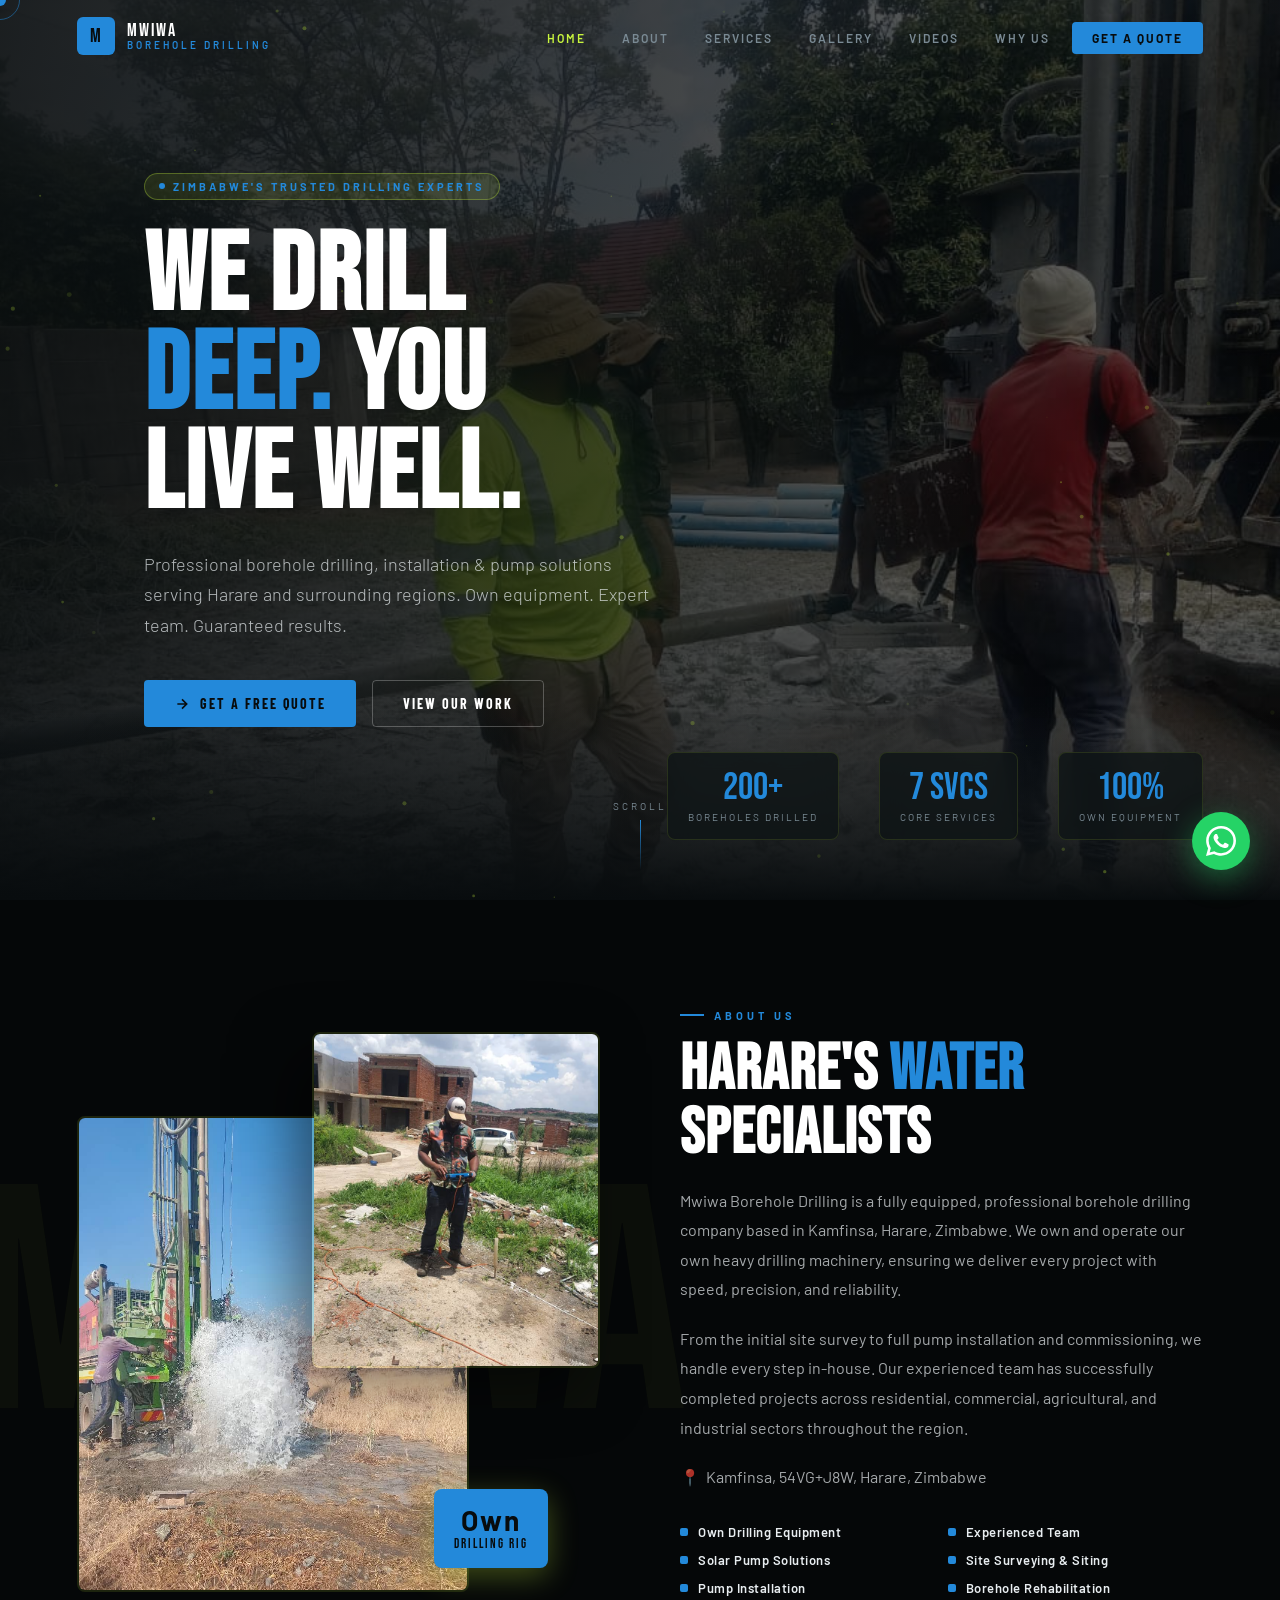
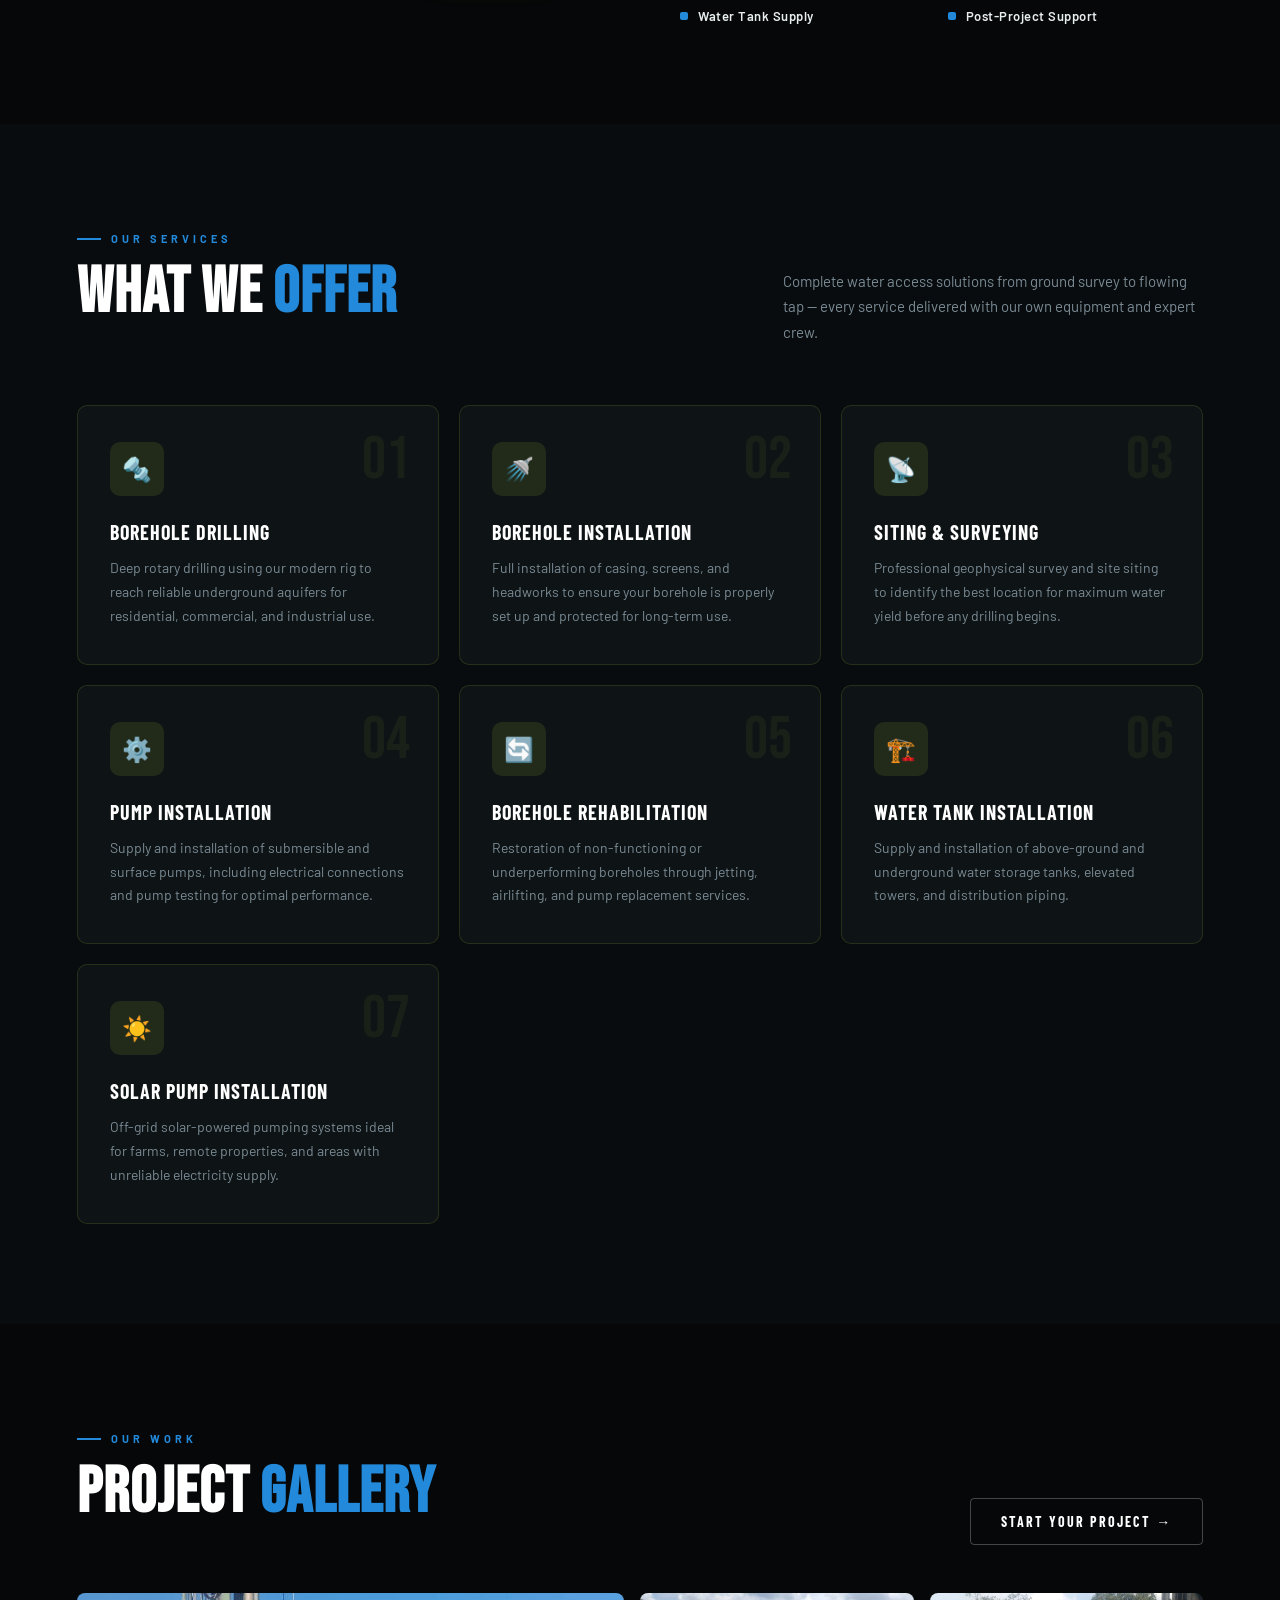
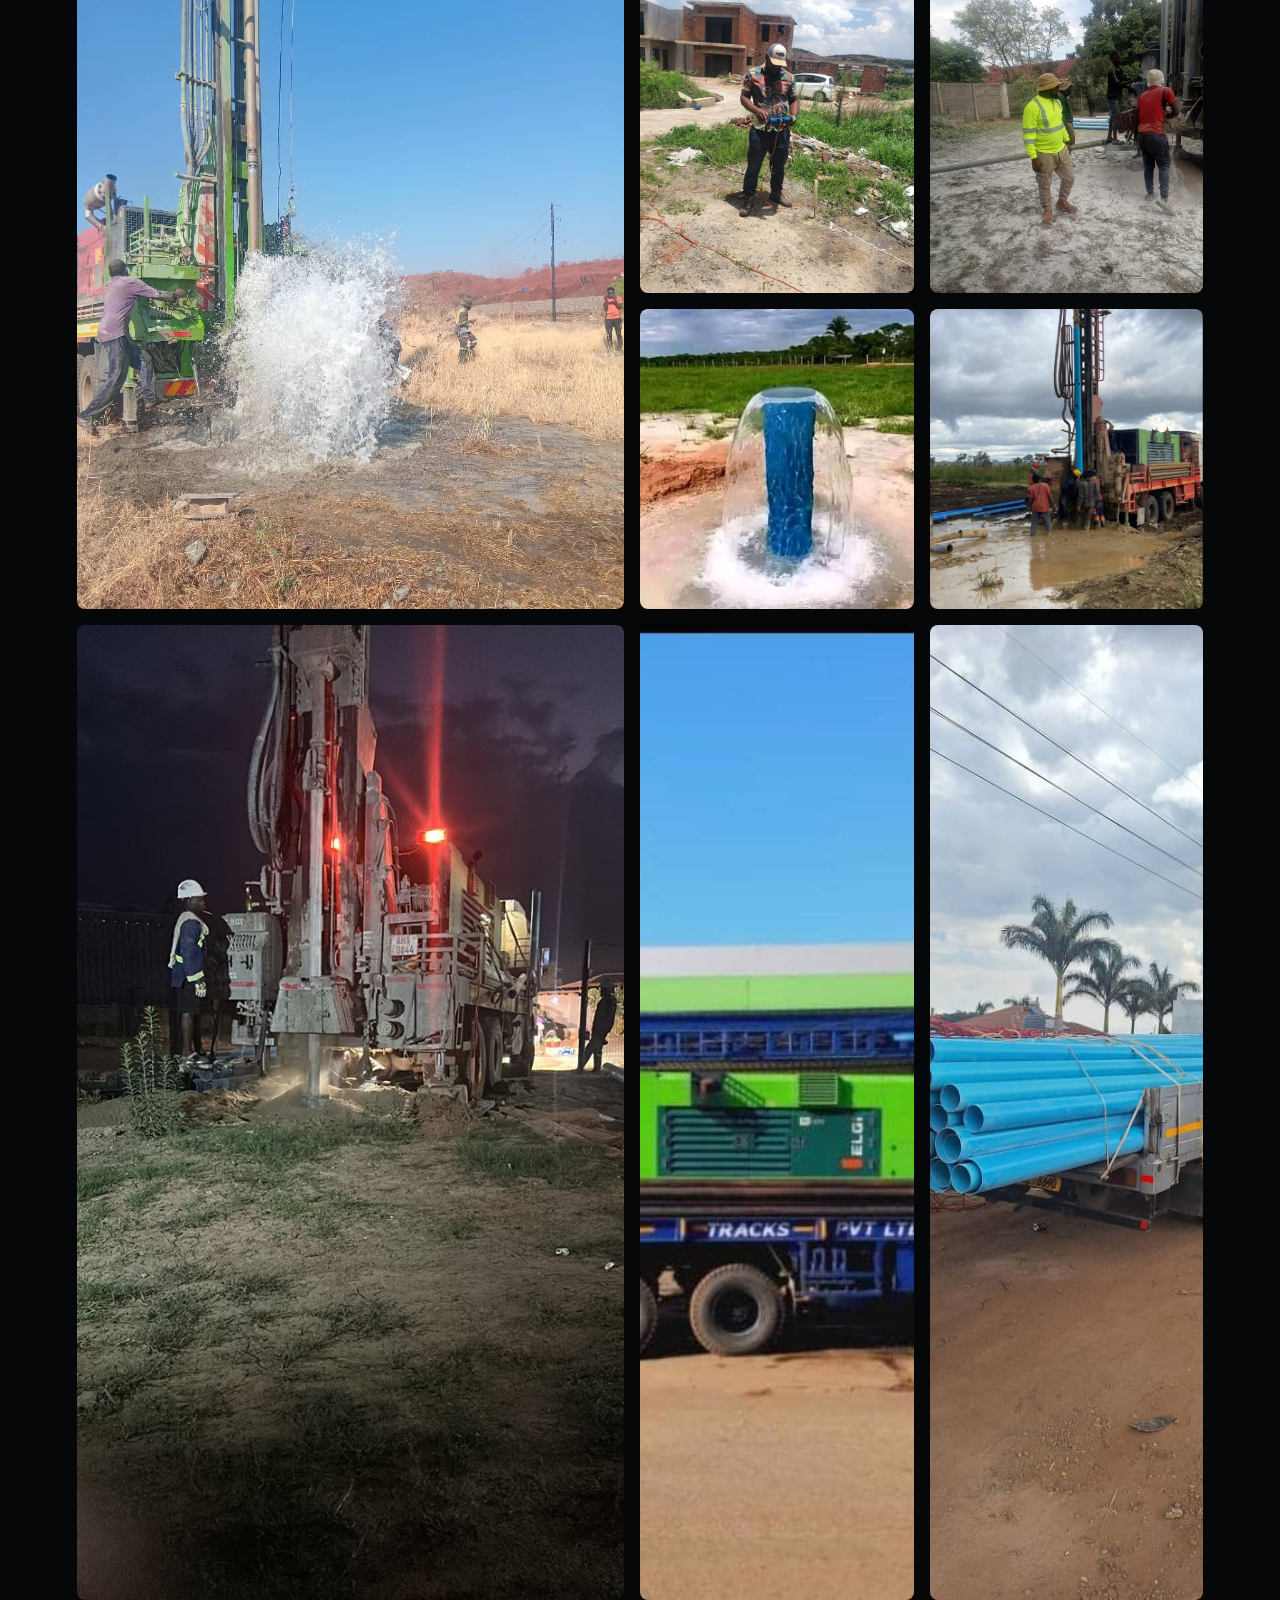
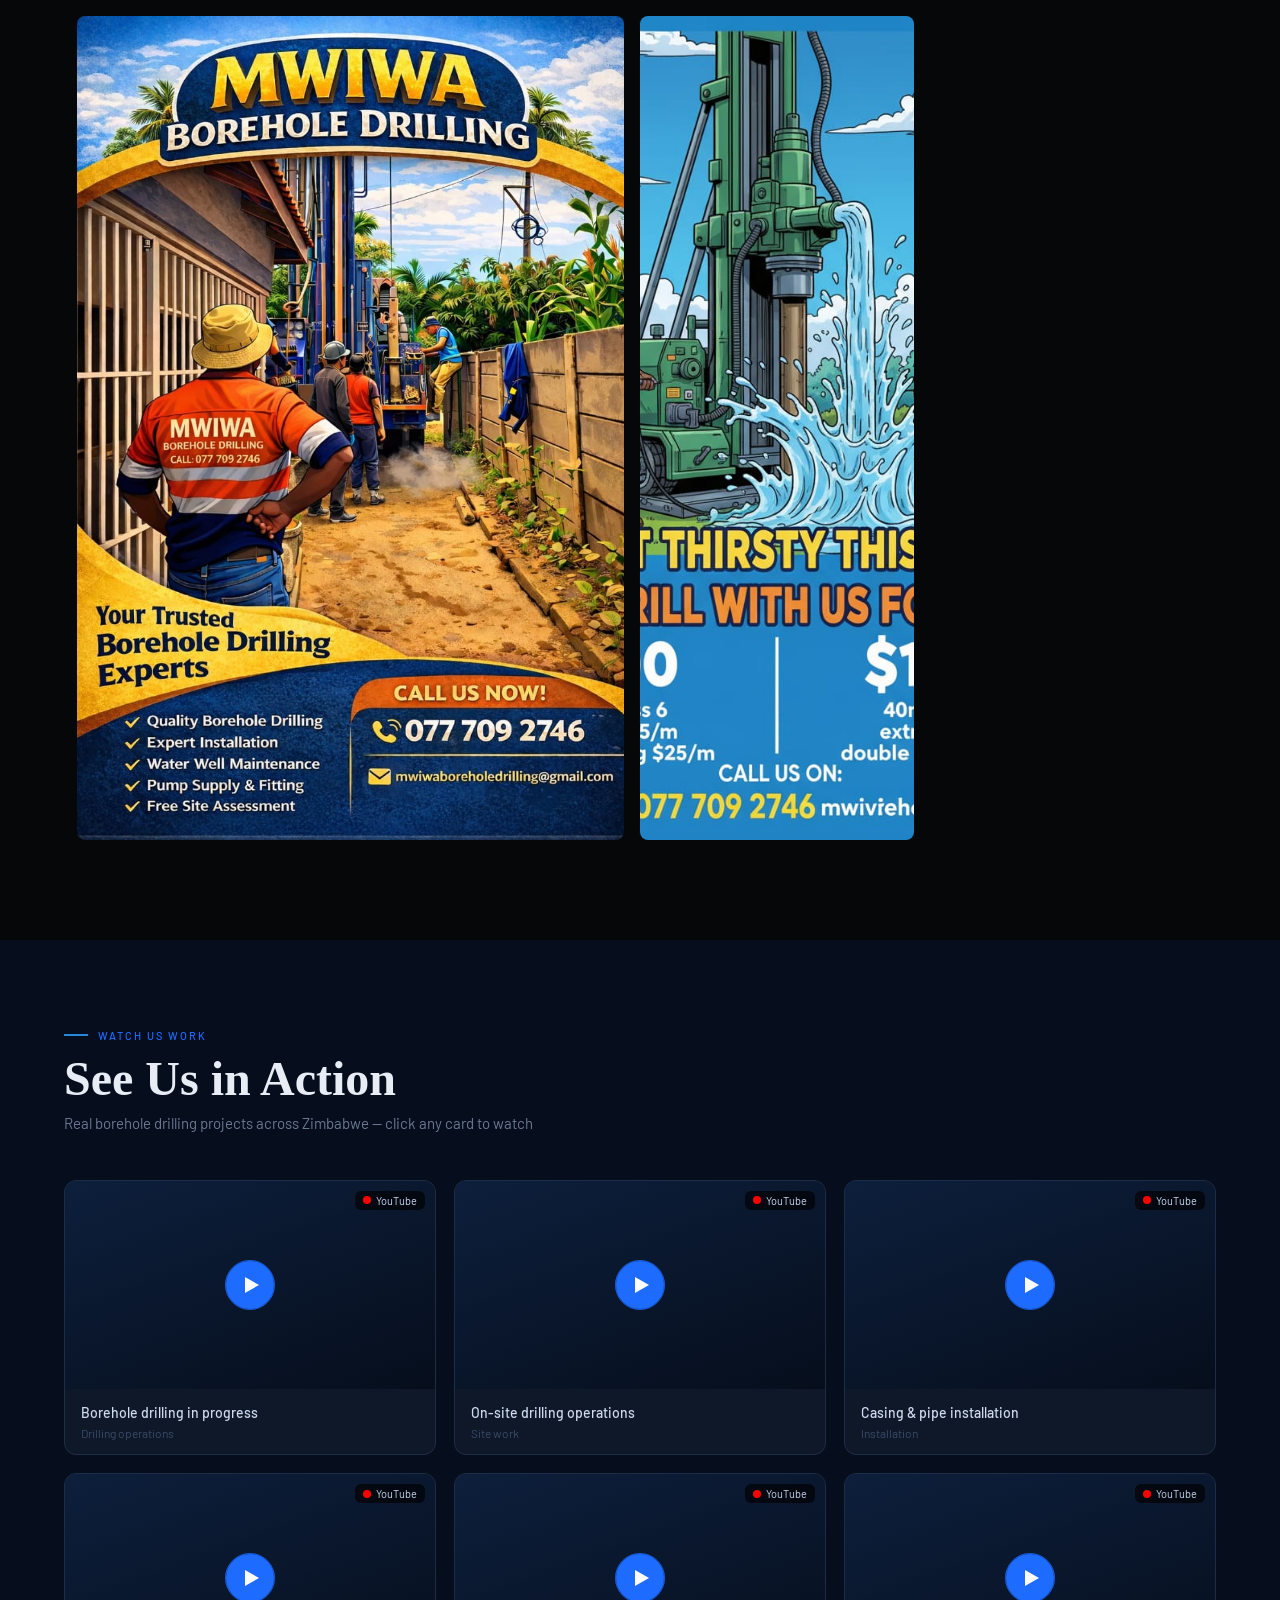
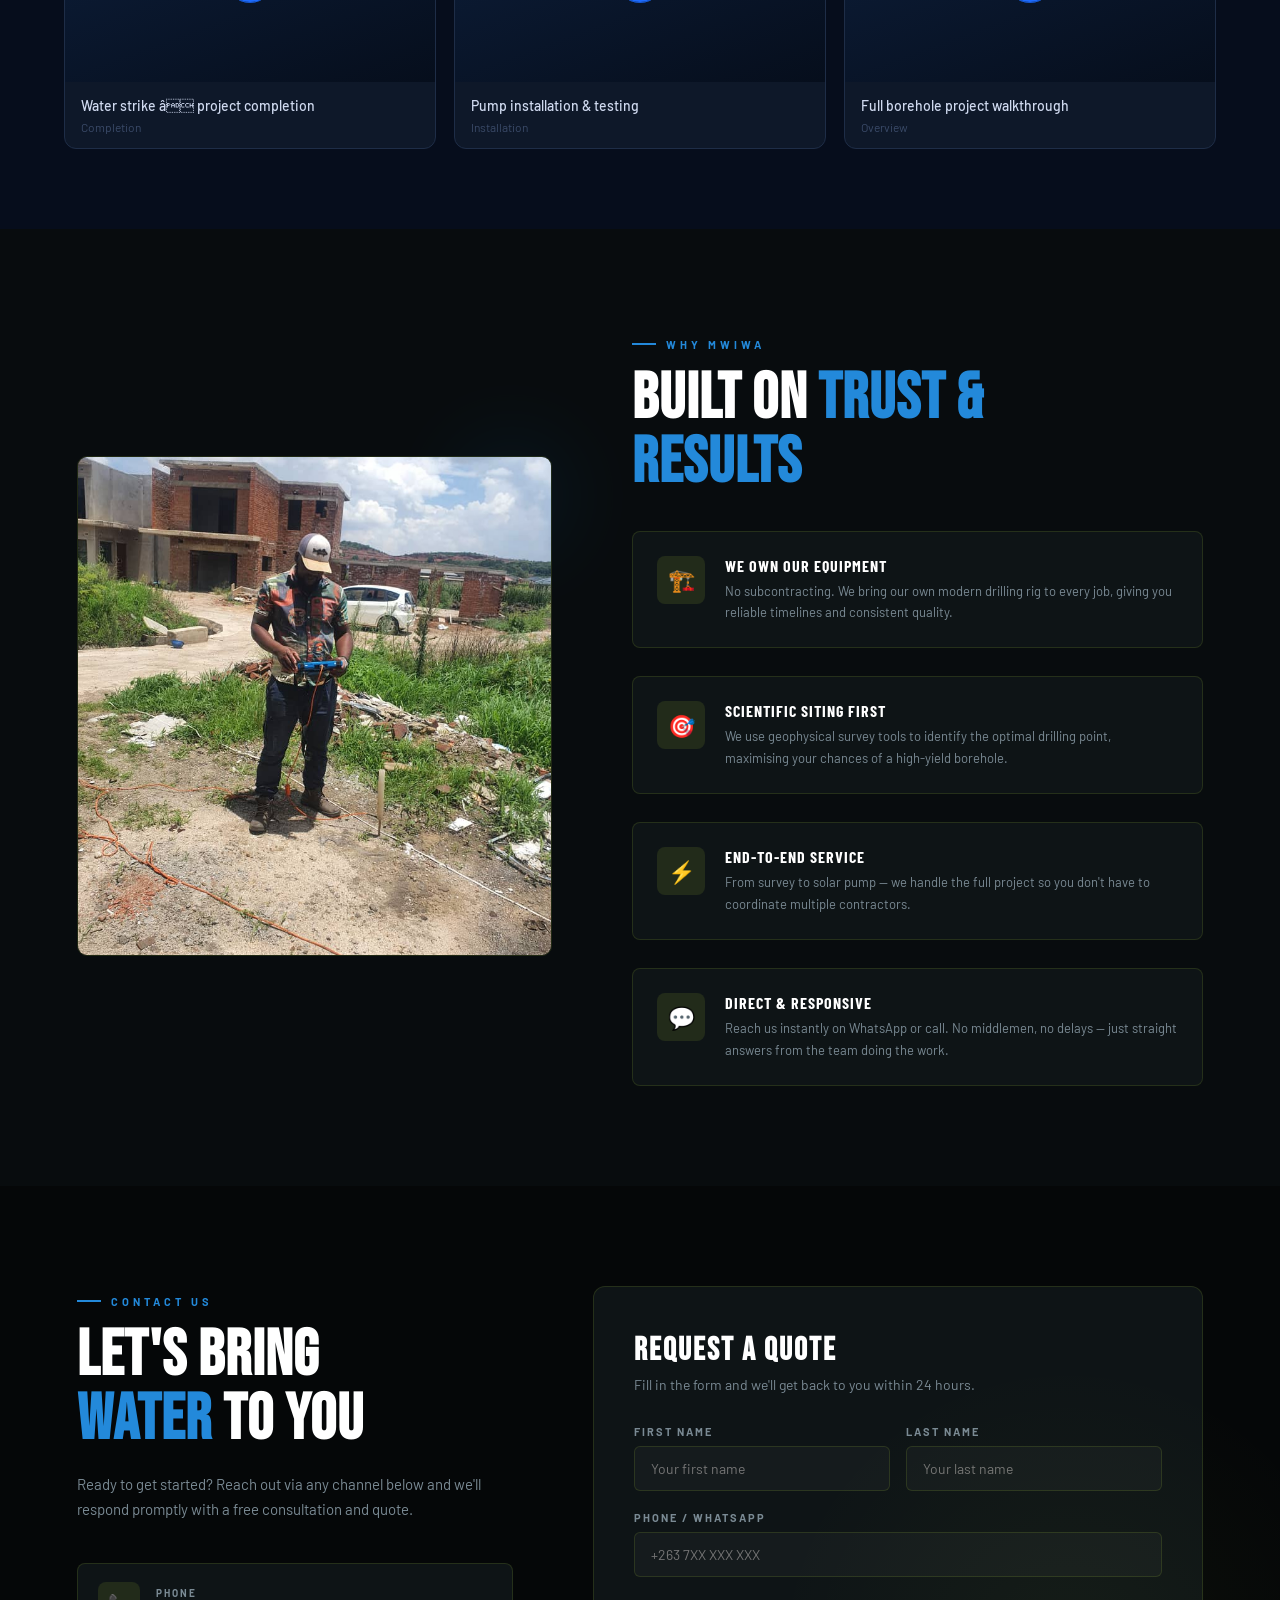
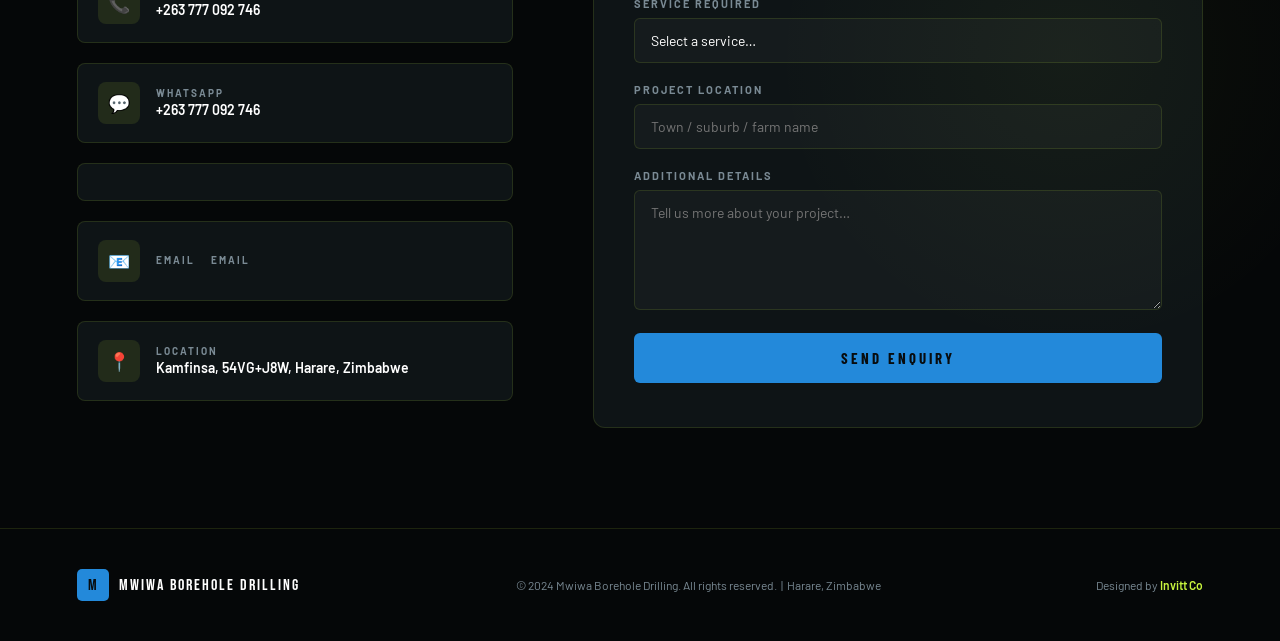
==== index.html @ aca5b771 "designed by invitt co url" ====
<!DOCTYPE html>
<html lang="en">
<head>
  <meta charset="UTF-8" />
  <meta name="viewport" content="width=device-width, initial-scale=1.0" />
  <meta name="description" content="Mwiwa Borehole Drilling - Professional borehole drilling, installation, pump &amp; solar solutions in Harare, Zimbabwe." />
  <title>Mwiwa Borehole Drilling | Harare, Zimbabwe</title>
  <link rel="icon" type="image/svg+xml" href="favicon.svg"/>
  <link rel="shortcut icon" href="favicon.svg"/>
  <link rel="stylesheet" href="styles.css" />
  <link rel="preconnect" href="https://fonts.googleapis.com" />
  <link rel="preconnect" href="https://fonts.gstatic.com" crossorigin />
  <style>
  .videos-section{padding:80px 5%;background:#060d1c;}
  .videos-section .section-tag{font-size:11px;letter-spacing:.18em;text-transform:uppercase;color:#1d6bff;font-weight:500;margin-bottom:.5rem;}
  .videos-section h2{font-family:"Cormorant Garamond",serif;font-size:clamp(2rem,4vw,3rem);color:#e8edf5;margin-bottom:.4rem;line-height:1.2;}
  .videos-section .section-sub{font-size:15px;color:#6b7a94;margin-bottom:3rem;}
  .video-grid{display:grid;grid-template-columns:repeat(3,1fr);gap:18px;}
  @media(max-width:768px){.video-grid{grid-template-columns:repeat(2,1fr);}}
  @media(max-width:480px){.video-grid{grid-template-columns:1fr;}}
  .video-card{background:#0e1829;border:.5px solid #1e2d47;border-radius:12px;overflow:hidden;cursor:pointer;text-decoration:none;display:block;transition:border-color .25s,transform .2s;}
  .video-card:hover{border-color:#1d6bff;transform:translateY(-4px);}
  .video-thumb{position:relative;width:100%;aspect-ratio:16/9;background:linear-gradient(160deg,#0d1f3c 0%,#060e1c 100%);display:flex;align-items:center;justify-content:center;overflow:hidden;}
  .video-thumb img{width:100%;height:100%;object-fit:cover;opacity:.6;transition:opacity .25s;}
  .video-card:hover .video-thumb img{opacity:.8;}
  .ripple-wrap{position:absolute;display:flex;align-items:center;justify-content:center;width:100%;height:100%;}
  .ripple-v{width:50px;height:50px;border-radius:50%;border:1.5px solid rgba(29,107,255,.4);position:absolute;animation:vripple 2.2s infinite;}
  .ripple-v:nth-child(2){animation-delay:.7s;}
  .ripple-v:nth-child(3){animation-delay:1.4s;}
  @keyframes vripple{0%{transform:scale(.5);opacity:.9;}100%{transform:scale(2.2);opacity:0;}}
  .v-play-btn{width:48px;height:48px;border-radius:50%;background:#1d6bff;display:flex;align-items:center;justify-content:center;position:absolute;transition:transform .2s,background .2s;z-index:2;}
  .video-card:hover .v-play-btn{transform:scale(1.12);background:#2d7bff;}
  .v-play-arrow{width:0;height:0;border-top:8px solid transparent;border-bottom:8px solid transparent;border-left:14px solid #fff;margin-left:4px;}
  .yt-badge{position:absolute;top:10px;right:10px;background:rgba(0,0,0,.65);border-radius:6px;padding:3px 8px;display:flex;align-items:center;gap:5px;font-size:11px;color:#c8d6f0;z-index:2;}
  .yt-dot{width:8px;height:8px;border-radius:50%;background:#f00;}
  .video-card-body{padding:14px 16px;}
  .video-card-title{font-size:14px;font-weight:500;color:#d0daf0;margin-bottom:4px;line-height:1.4;}
  .video-card-meta{font-size:12px;color:#3a4a68;}
  .video-modal-overlay{position:fixed;inset:0;z-index:9999;background:rgba(4,9,20,.92);backdrop-filter:blur(10px);-webkit-backdrop-filter:blur(10px);display:flex;align-items:center;justify-content:center;opacity:0;pointer-events:none;transition:opacity .3s ease;}
  .video-modal-overlay.is-open{opacity:1;pointer-events:all;}
  .video-modal-inner{position:relative;width:min(560px,92vw);background:#0b1427;border:.5px solid #1e2d47;border-radius:16px;overflow:hidden;box-shadow:0 32px 80px rgba(0,0,0,.7),0 0 0 1px rgba(29,107,255,.12);transform:translateY(20px) scale(.97);transition:transform .35s cubic-bezier(.34,1.56,.64,1);}
  .video-modal-overlay.is-open .video-modal-inner{transform:translateY(0) scale(1);}
  .video-modal-header{display:flex;align-items:center;justify-content:space-between;padding:14px 18px;border-bottom:.5px solid #1a2640;}
  .video-modal-title{font-size:13px;font-weight:500;color:#c0cce6;white-space:nowrap;overflow:hidden;text-overflow:ellipsis;max-width:80%;}
  .video-modal-close{width:30px;height:30px;border-radius:50%;background:rgba(255,255,255,.06);border:.5px solid #1e2d47;color:#7a8fae;font-size:15px;cursor:pointer;display:flex;align-items:center;justify-content:center;flex-shrink:0;transition:background .2s,color .2s;line-height:1;}
  .video-modal-close:hover{background:rgba(29,107,255,.15);color:#fff;}
  .video-modal-embed{position:relative;width:100%;aspect-ratio:9/16;max-height:80vh;background:#040a15;}
  .video-modal-embed iframe{position:absolute;inset:0;width:100%;height:100%;border:none;}
  .video-modal-footer{padding:10px 18px 14px;display:flex;align-items:center;justify-content:space-between;}
  .video-modal-meta{font-size:11px;color:#3a4a68;letter-spacing:.05em;}
  .video-modal-yt-link{font-size:11px;color:#1d6bff;text-decoration:none;display:flex;align-items:center;gap:5px;opacity:.8;transition:opacity .2s;}
  .video-modal-yt-link:hover{opacity:1;}
  </style>
</head>
<body>
  <div class="cursor"></div>
  <div class="cursor-follower"></div>
  <a href="https://wa.me/263777092746" target="_blank" class="whatsapp-float" aria-label="WhatsApp">
    <svg xmlns="http://www.w3.org/2000/svg" width="30" height="30" fill="white" viewBox="0 0 24 24"><path d="M20.52 3.449C18.24 1.245 15.24 0 12.045 0 5.463 0 .104 5.334.101 11.893c0 2.096.549 4.14 1.595 5.945L0 24l6.335-1.652c1.746.943 3.71 1.444 5.71 1.447h.006c6.585 0 11.946-5.336 11.949-11.896 0-3.176-1.24-6.165-3.48-8.45zM12.045 21.785h-.004c-1.774 0-3.513-.477-5.031-1.378l-.361-.214-3.741.975.997-3.648-.235-.374a9.86 9.86 0 0 1-1.51-5.26c.002-5.45 4.437-9.884 9.893-9.884 2.64 0 5.122 1.03 6.988 2.898a9.825 9.825 0 0 1 2.892 6.994c-.003 5.45-4.437 9.884-9.888 9.884m5.43-7.403c-.297-.149-1.758-.868-2.031-.967-.272-.099-.47-.148-.669.148-.198.297-.768.967-.941 1.165-.173.198-.347.222-.644.074-.297-.149-1.255-.462-2.39-1.475-.883-.788-1.48-1.761-1.653-2.059-.173-.297-.018-.458.13-.606.134-.133.297-.347.446-.521.151-.172.2-.296.3-.495.099-.198.05-.372-.025-.521-.075-.148-.669-1.611-.916-2.206-.241-.579-.486-.501-.669-.51l-.57-.01c-.198 0-.52.074-.792.372s-1.04 1.016-1.04 2.479 1.065 2.876 1.213 3.074c.149.198 2.095 3.2 5.076 4.487.709.306 1.263.489 1.694.626.712.226 1.36.194 1.872.118.571-.085 1.758-.719 2.006-1.413.248-.695.248-1.29.173-1.414-.074-.124-.272-.198-.57-.347"/></svg>
  </a>
  <nav>
    <a href="#home" class="nav-logo">
      <div class="logo-mark">M</div>
      <div class="logo-text"><span>Mwiwa</span><span>Borehole Drilling</span></div>
    </a>
    <ul class="nav-links">
      <li><a href="#home">Home</a></li>
      <li><a href="#about">About</a></li>
      <li><a href="#services">Services</a></li>
      <li><a href="#gallery">Gallery</a></li>
      <li><a href="#videos">Videos</a></li>
      <li><a href="#why">Why Us</a></li>
      <li><a href="#contact" class="nav-cta">Get a Quote</a></li>
    </ul>
    <div class="hamburger"><span></span><span></span><span></span></div>
  </nav>
  <section id="home">
    <div class="hero-bg"></div>
    <div class="hero-overlay"></div>
    <div class="hero-overlay-bottom"></div>
    <canvas id="particles" style="position:absolute;inset:0;z-index:1;pointer-events:none;opacity:0.6;"></canvas>
    <div class="hero-content">
      <div class="hero-tag">Zimbabwe's Trusted Drilling Experts</div>
      <h1 class="hero-title">We Drill<br><span class="accent">Deep.</span> You<br>Live Well.</h1>
      <p class="hero-sub">Professional borehole drilling, installation &amp; pump solutions serving Harare and surrounding regions. Own equipment. Expert team. Guaranteed results.</p>
      <div class="hero-actions">
        <a href="#contact" class="btn-primary">
          <svg width="16" height="16" fill="none" stroke="currentColor" stroke-width="2.5" viewBox="0 0 24 24"><path d="M5 12h14M12 5l7 7-7 7"/></svg>
          Get a Free Quote
        </a>
        <a href="#gallery" class="btn-ghost">View Our Work</a>
      </div>
    </div>
    <div class="hero-stats">
      <div class="stat-item"><div class="stat-num"><span data-target="200" data-suffix="+">0+</span></div><div class="stat-label">Boreholes Drilled</div></div>
      <div class="stat-item"><div class="stat-num"><span data-target="7" data-suffix=" Svcs">0 Svcs</span></div><div class="stat-label">Core Services</div></div>
      <div class="stat-item"><div class="stat-num"><span data-target="100" data-suffix="%">0%</span></div><div class="stat-label">Own Equipment</div></div>
    </div>
    <div class="scroll-indicator"><span>Scroll</span><div class="scroll-line"></div></div>
  </section>
  <section id="about">
    <div class="about-grid">
      <div class="about-images reveal-left">
        <img src="images/img1.jpeg" alt="Mwiwa team at work" class="about-img-main" />
        <img src="images/img2.jpeg" alt="Borehole survey and siting" class="about-img-secondary" />
        <div class="about-img-badge"><span>Own</span>DRILLING RIG</div>
      </div>
      <div class="about-text reveal-right">
        <div class="section-tag">About Us</div>
        <h2 class="section-title">Harare's <span style="color:var(--lime)">Water</span> Specialists</h2>
        <p>Mwiwa Borehole Drilling is a fully equipped, professional borehole drilling company based in Kamfinsa, Harare, Zimbabwe. We own and operate our own heavy drilling machinery, ensuring we deliver every project with speed, precision, and reliability.</p>
        <p>From the initial site survey to full pump installation and commissioning, we handle every step in-house. Our experienced team has successfully completed projects across residential, commercial, agricultural, and industrial sectors throughout the region.</p>
        <p>📍 &nbsp;Kamfinsa, 54VG+J8W, Harare, Zimbabwe</p>
        <div class="about-highlights">
          <div class="highlight-item">Own Drilling Equipment</div>
          <div class="highlight-item">Experienced Team</div>
          <div class="highlight-item">Solar Pump Solutions</div>
          <div class="highlight-item">Site Surveying &amp; Siting</div>
          <div class="highlight-item">Pump Installation</div>
          <div class="highlight-item">Borehole Rehabilitation</div>
          <div class="highlight-item">Water Tank Supply</div>
          <div class="highlight-item">Post-Project Support</div>
        </div>
      </div>
    </div>
  </section>
  <section id="services">
    <div class="services-header">
      <div>
        <div class="section-tag reveal">Our Services</div>
        <h2 class="section-title reveal">What We <span style="color:var(--lime)">Offer</span></h2>
      </div>
      <p class="services-desc reveal">Complete water access solutions from ground survey to flowing tap — every service delivered with our own equipment and expert crew.</p>
    </div>
    <div class="services-grid">
      <div class="service-card reveal"><div class="service-num">01</div><div class="service-icon">🔩</div><div class="service-title">Borehole Drilling</div><p class="service-desc">Deep rotary drilling using our modern rig to reach reliable underground aquifers for residential, commercial, and industrial use.</p></div>
      <div class="service-card reveal"><div class="service-num">02</div><div class="service-icon">🚿</div><div class="service-title">Borehole Installation</div><p class="service-desc">Full installation of casing, screens, and headworks to ensure your borehole is properly set up and protected for long-term use.</p></div>
      <div class="service-card reveal"><div class="service-num">03</div><div class="service-icon">📡</div><div class="service-title">Siting &amp; Surveying</div><p class="service-desc">Professional geophysical survey and site siting to identify the best location for maximum water yield before any drilling begins.</p></div>
      <div class="service-card reveal"><div class="service-num">04</div><div class="service-icon">⚙️</div><div class="service-title">Pump Installation</div><p class="service-desc">Supply and installation of submersible and surface pumps, including electrical connections and pump testing for optimal performance.</p></div>
      <div class="service-card reveal"><div class="service-num">05</div><div class="service-icon">🔄</div><div class="service-title">Borehole Rehabilitation</div><p class="service-desc">Restoration of non-functioning or underperforming boreholes through jetting, airlifting, and pump replacement services.</p></div>
      <div class="service-card reveal"><div class="service-num">06</div><div class="service-icon">🏗️</div><div class="service-title">Water Tank Installation</div><p class="service-desc">Supply and installation of above-ground and underground water storage tanks, elevated towers, and distribution piping.</p></div>
      <div class="service-card reveal"><div class="service-num">07</div><div class="service-icon">☀️</div><div class="service-title">Solar Pump Installation</div><p class="service-desc">Off-grid solar-powered pumping systems ideal for farms, remote properties, and areas with unreliable electricity supply.</p></div>
    </div>
  </section>
  <section id="gallery">
    <div class="gallery-header">
      <div>
        <div class="section-tag reveal">Our Work</div>
        <h2 class="section-title reveal">Project <span style="color:var(--lime)">Gallery</span></h2>
      </div>
      <a href="#contact" class="btn-ghost reveal" style="align-self:flex-end;">Start Your Project &rarr;</a>
    </div>
    <div id="project-gallery" class="gallery-grid"></div>
  </section>
  <section class="videos-section" id="videos">
    <p class="section-tag reveal">Watch Us Work</p>
    <h2 class="reveal">See Us in Action</h2>
    <p class="section-sub reveal">Real borehole drilling projects across Zimbabwe &mdash; click any card to watch</p>
    <div class="video-grid" id="video-grid-dynamic"></div>
  </section>
  <div id="video-modal" class="video-modal-overlay" role="dialog" aria-modal="true" aria-label="Video player">
    <div class="video-modal-inner">
      <div class="video-modal-header">
        <div class="video-modal-title" id="video-modal-title">Loading&hellip;</div>
        <button class="video-modal-close" id="video-modal-close" aria-label="Close video">&times;</button>
      </div>
      <div class="video-modal-embed">
        <iframe id="video-modal-iframe" src="" title="YouTube video player" allow="accelerometer; autoplay; clipboard-write; encrypted-media; gyroscope; picture-in-picture; web-share" allowfullscreen></iframe>
      </div>
      <div class="video-modal-footer">
        <span class="video-modal-meta" id="video-modal-meta"></span>
        <a id="video-modal-yt-link" href="#" target="_blank" rel="noopener" class="video-modal-yt-link">
          <svg width="13" height="13" viewBox="0 0 24 24" fill="currentColor"><path d="M19.59 6.69a4.83 4.83 0 0 1-3.77-2.75 4.83 4.83 0 0 0-4.33-2.67H6.41A4.41 4.41 0 0 0 2 5.68v12.64A4.41 4.41 0 0 0 6.41 22.7h11.18a4.41 4.41 0 0 0 4.41-4.38V11.1a4.83 4.83 0 0 0-2.41-4.41zM10 15.5v-7l6 3.5z"/></svg>
          Open on YouTube
        </a>
      </div>
    </div>
  </div>
  <section id="why">
    <div class="why-grid">
      <div class="why-image reveal-left">
        <div class="why-image-accent"></div>
        <img src="images/img2.jpeg" alt="Pure borehole water" />
      </div>
      <div class="reveal-right">
        <div class="section-tag">Why Mwiwa</div>
        <h2 class="section-title">Built on <span style="color:var(--lime)">Trust &amp;<br>Results</span></h2>
        <div class="why-features" style="margin-top:36px;">
          <div class="why-item"><div class="why-icon">🏗️</div><div><div class="why-item-title">We Own Our Equipment</div><p class="why-item-desc">No subcontracting. We bring our own modern drilling rig to every job, giving you reliable timelines and consistent quality.</p></div></div>
          <div class="why-item"><div class="why-icon">🎯</div><div><div class="why-item-title">Scientific Siting First</div><p class="why-item-desc">We use geophysical survey tools to identify the optimal drilling point, maximising your chances of a high-yield borehole.</p></div></div>
          <div class="why-item"><div class="why-icon">⚡</div><div><div class="why-item-title">End-to-End Service</div><p class="why-item-desc">From survey to solar pump &mdash; we handle the full project so you don't have to coordinate multiple contractors.</p></div></div>
          <div class="why-item"><div class="why-icon">💬</div><div><div class="why-item-title">Direct &amp; Responsive</div><p class="why-item-desc">Reach us instantly on WhatsApp or call. No middlemen, no delays &mdash; just straight answers from the team doing the work.</p></div></div>
        </div>
      </div>
    </div>
  </section>
  <section id="contact">
    <div class="contact-layout">
      <div>
        <div class="section-tag reveal">Contact Us</div>
        <h2 class="section-title reveal">Let's Bring<br><span style="color:var(--lime)">Water</span> to You</h2>
        <p class="reveal" style="font-size:15px;color:var(--muted);line-height:1.7;margin-top:12px;margin-bottom:32px;">Ready to get started? Reach out via any channel below and we'll respond promptly with a free consultation and quote.</p>
        <div class="contact-info-items reveal">
          <a href="tel:+263777092746" class="contact-info-item">
            <div class="contact-info-icon">📞</div>
            <div><div class="contact-info-label">Phone</div><div class="contact-info-value">+263 777 092 746</div></div>
          </a>
          <a href="https://wa.me/263777092746" target="_blank" class="contact-info-item">
            <div class="contact-info-icon">💬</div>
            <div><div class="contact-info-label">WhatsApp</div><div class="contact-info-value">+263 777 092 746</div></div>
          </a>
          <a href="mailto:mwiwaboreholedrilling@gmail.com" class="contact-info-item">
          <a href="mailto:mwiwaboreholedrilling@gmail.com" class="contact-info-item">
            <div class="contact-info-icon">📧</div>
            <div><div class="contact-info-label">Email</div><div class="contact-info-value" id="mwiwa-email"></div></div>
            <div><div class="contact-info-label">Email</div><div class="contact-info-value" id="mwiwa-email"></div></div>
          </a>
          <a href="https://maps.google.com/?q=Kamfinsa+Harare+Zimbabwe" target="_blank" class="contact-info-item">
            <div class="contact-info-icon">📍</div>
            <div><div class="contact-info-label">Location</div><div class="contact-info-value">Kamfinsa, 54VG+J8W, Harare, Zimbabwe</div></div>
          </a>
        </div>
      </div>
      <div class="contact-form reveal-right">
        <h3>Request a Quote</h3>
        <p>Fill in the form and we'll get back to you within 24 hours.</p>
        <form id="contact-form" novalidate>
          <input type="hidden" name="access_key" value="da6593fd-5fb4-45bc-8055-e697480ddb54"/>
          <input type="hidden" name="subject" value="New Enquiry - Mwiwa Borehole Drilling"/>
          <input type="hidden" name="from_name" value="Mwiwa Borehole Drilling Website"/>
          <div class="form-row">
            <div class="form-group"><label for="fname">First Name</label><input type="text" id="fname" name="fname" placeholder="Your first name" required /></div>
            <div class="form-group"><label for="lname">Last Name</label><input type="text" id="lname" name="lname" placeholder="Your last name" required /></div>
          </div>
          <div class="form-group"><label for="phone">Phone / WhatsApp</label><input type="tel" id="phone" name="phone" placeholder="+263 7XX XXX XXX" required /></div>
          <div class="form-group">
            <label for="service">Service Required</label>
            <select id="service" name="service" required>
              <option value="" disabled selected>Select a service&hellip;</option>
              <option>Borehole Drilling</option>
              <option>Borehole Installation</option>
              <option>Siting &amp; Surveying</option>
              <option>Pump Installation</option>
              <option>Borehole Rehabilitation</option>
              <option>Water Tank Installation</option>
              <option>Solar Pump Installation</option>
              <option>Full Turnkey Package</option>
            </select>
          </div>
          <div class="form-group"><label for="location">Project Location</label><input type="text" id="location" name="location" placeholder="Town / suburb / farm name" /></div>
          <div class="form-group"><label for="message">Additional Details</label><textarea id="message" name="message" placeholder="Tell us more about your project&hellip;"></textarea></div>
          <button type="submit" class="btn-submit">Send Enquiry</button>
        </form>
      </div>
    </div>
  </section>
  <div id="lightbox" class="lightbox">
    <button id="lightbox-close" class="lightbox-close">&times;</button>
    <img id="lightbox-img" src="" alt="Project photo" />
  </div>
  <footer>
    <div class="footer-brand">
      <div class="logo-mark">M</div>
      <span class="footer-brand-name">Mwiwa Borehole Drilling</span>
    </div>
    <p class="footer-copy">&copy; 2024 Mwiwa Borehole Drilling. All rights reserved. &nbsp;|&nbsp; Harare, Zimbabwe</p>
    <p class="footer-designer">Designed by <a href="https://invitt.co.zw/" target="_blank">Invitt Co</a></p>
  </footer>
  <script src="script.js"></script>
  <script>
  (function(){
    var e=document.getElementById("mwiwa-email");
    if(e) e.textContent="mwiwaboreholedrilling"+"@"+"gmail.com";
    var form=document.getElementById("contact-form");
    if(!form) return;
    form.addEventListener("submit",async function(ev){
      ev.preventDefault();
      var btn=form.querySelector(".btn-submit"),orig=btn.textContent;
      btn.textContent="Sending…"; btn.disabled=true;
      try{
        var r=await fetch("https://api.web3forms.com/submit",{method:"POST",body:new FormData(form)});
        var j=await r.json();
        if(j.success){btn.textContent="Sent! We'll be in touch.";btn.style.background="#25d366";form.reset();}
        else throw new Error(j.message);
      }catch(err){btn.textContent="Failed — try again";btn.style.background="#cc0033";btn.disabled=false;}
      setTimeout(function(){btn.textContent=orig;btn.style.background="";btn.disabled=false;},6000);
  (function(){
    var e=document.getElementById("mwiwa-email");
    if(e) e.textContent="mwiwaboreholedrilling"+"@"+"gmail.com";
    var form=document.getElementById("contact-form");
    if(!form) return;
    form.addEventListener("submit",async function(ev){
      ev.preventDefault();
      var btn=form.querySelector(".btn-submit"),orig=btn.textContent;
      btn.textContent="Sending…"; btn.disabled=true;
      try{
        var r=await fetch("https://api.web3forms.com/submit",{method:"POST",body:new FormData(form)});
        var j=await r.json();
        if(j.success){btn.textContent="Sent! We'll be in touch.";btn.style.background="#25d366";form.reset();}
        else throw new Error(j.message);
      }catch(err){btn.textContent="Failed — try again";btn.style.background="#cc0033";btn.disabled=false;}
      setTimeout(function(){btn.textContent=orig;btn.style.background="";btn.disabled=false;},6000);
    });
  })();
  </script>
  <script>
  (function(){
    var overlay=document.getElementById("video-modal");
    var iframe=document.getElementById("video-modal-iframe");
    var titleEl=document.getElementById("video-modal-title");
    var metaEl=document.getElementById("video-modal-meta");
    var ytLink=document.getElementById("video-modal-yt-link");
    var closeBtn=document.getElementById("video-modal-close");
    function openModal(id,title,meta){
      titleEl.innerHTML=title; metaEl.textContent=meta;
      ytLink.href="https://youtube.com/shorts/"+id;
      iframe.src="https://www.youtube.com/embed/"+id+"?autoplay=1&rel=0&playsinline=1";
      overlay.classList.add("is-open"); document.body.style.overflow="hidden";
    }
    function closeModal(){
      overlay.classList.remove("is-open");
      setTimeout(function(){iframe.src="";},320);
      document.body.style.overflow="";
    }
    document.addEventListener("click",function(e){
      var c=e.target.closest(".video-card[data-video-id]");
      if(c) openModal(c.dataset.videoId,c.dataset.title,c.dataset.meta);
    });
    document.addEventListener("keydown",function(e){
      var c=e.target.closest(".video-card[data-video-id]");
      if(c&&(e.key==="Enter"||e.key===" ")){e.preventDefault();openModal(c.dataset.videoId,c.dataset.title,c.dataset.meta);}
      if(e.key==="Escape"&&overlay.classList.contains("is-open")) closeModal();
    });
    closeBtn.addEventListener("click",closeModal);
    overlay.addEventListener("click",function(e){if(e.target===overlay) closeModal();});
    function makeVideoCard(v){
      var card=document.createElement("div");
      card.className="video-card";
      card.setAttribute("data-video-id",v.id);
      card.setAttribute("data-title",v.title);
      card.setAttribute("data-meta",v.meta||"");
      card.setAttribute("role","button");
      card.setAttribute("tabindex","0");
      var thumb=document.createElement("div"); thumb.className="video-thumb";
      var img=document.createElement("img");
      img.src="https://i.ytimg.com/vi/"+v.id+"/hqdefault.jpg";
      img.alt=v.title;
      img.addEventListener("error",function(){this.style.display="none";});
      thumb.appendChild(img);
      var rw=document.createElement("div"); rw.className="ripple-wrap";
      for(var i=0;i<3;i++){var rv=document.createElement("div");rv.className="ripple-v";rw.appendChild(rv);}
      thumb.appendChild(rw);
      var pb=document.createElement("div"); pb.className="v-play-btn";
      var pa=document.createElement("div"); pa.className="v-play-arrow";
      pb.appendChild(pa); thumb.appendChild(pb);
      var yb=document.createElement("div"); yb.className="yt-badge";
      var yd=document.createElement("div"); yd.className="yt-dot";
      yb.appendChild(yd); yb.appendChild(document.createTextNode(" YouTube"));
      thumb.appendChild(yb); card.appendChild(thumb);
      var body=document.createElement("div"); body.className="video-card-body";
      var t=document.createElement("div"); t.className="video-card-title"; t.textContent=v.title;
      var m=document.createElement("div"); m.className="video-card-meta"; m.textContent=v.meta||"";
      body.appendChild(t); body.appendChild(m); card.appendChild(body);
      return card;
    }
    function makeGalleryItem(name){
      var item=document.createElement("div"); item.className="gallery-item";
      var img=document.createElement("img"); img.src=name; img.alt="Project photo"; img.loading="lazy";
      item.appendChild(img);
      var ov=document.createElement("div"); ov.className="gallery-overlay";
      var sp=document.createElement("span"); sp.className="gallery-label"; sp.textContent="Project Photo";
      ov.appendChild(sp); item.appendChild(ov);
      var z=document.createElement("div"); z.className="gallery-zoom"; z.textContent="↢";
      item.appendChild(z);
      return item;
    }
    fetch("gallery.json?v="+Date.now())
      .then(function(r){return r.json();})
    fetch("gallery.json?v="+Date.now())
      .then(function(r){return r.json();})
      .then(function(names){
        var g=document.getElementById("project-gallery");
        if(!g) return;
        g.innerHTML="";
        names.forEach(function(n){g.appendChild(makeGalleryItem(n));});
      })
      .catch(function(e){console.warn("gallery error",e);});
    fetch("videos.json?v="+Date.now())
      .then(function(r){return r.json();})
      .then(function(videos){
        var g=document.getElementById("video-grid-dynamic");
        if(!g) return;
        g.innerHTML="";
        videos.forEach(function(v){g.appendChild(makeVideoCard(v));});
      })
      .catch(function(e){console.warn("videos error",e);});
  })();
  </script>
</body>
</html>
---- styles.css ----
/* ===== VARIABLES & RESET ===== */
@import url('https://fonts.googleapis.com/css2?family=Bebas+Neue&family=Barlow:wght@300;400;500;600;700&family=Barlow+Condensed:wght@400;600;700&display=swap');

:root {
  --lime: #2389DA;
  --dark: #080c0e;
  --darker: #050708;
  --card-bg: #0e1416;
  --border: rgba(200, 245, 62, 0.12);
  --text: #e8edf0;
  --muted: #7a8a94;
  --white: #ffffff;
  --blue: #0d7ea8;
  --transition: cubic-bezier(0.25, 0.46, 0.45, 0.94);
}

*, *::before, *::after {
  margin: 0;
  padding: 0;
  box-sizing: border-box;
}

html {
  scroll-behavior: smooth;
  overflow-x: hidden;
}

body {
  font-family: 'Barlow', sans-serif;
  background: var(--dark);
  color: var(--text);
  overflow-x: hidden;
  cursor: none;
}

/* ===== CUSTOM CURSOR ===== */
.cursor {
  width: 12px;
  height: 12px;
  background: #2389DA;
  border-radius: 50%;
  position: fixed;
  top: 0; left: 0;
  pointer-events: none;
  z-index: 10000;
  transform: translate(-50%, -50%);
  transition: transform 0.1s, width 0.3s, height 0.3s, background 0.3s;
}

.cursor-follower {
  width: 40px;
  height: 40px;
  border: 1.5px solid rgba(35, 137, 218, 0.5);
  border-radius: 50%;
  position: fixed;
  top: 0; left: 0;
  pointer-events: none;
  z-index: 9999;
  transform: translate(-50%, -50%);
  transition: transform 0.15s var(--transition), width 0.4s, height 0.4s;
}

body:hover .cursor { opacity: 1; }

/* ===== SCROLLBAR ===== */
::-webkit-scrollbar { width: 4px; }
::-webkit-scrollbar-track { background: var(--darker); }
::-webkit-scrollbar-thumb { background: var(--lime); border-radius: 2px; }

/* ===== NAVBAR ===== */
nav {
  position: fixed;
  top: 0; left: 0; right: 0;
  z-index: 1000;
  padding: 0 6%;
  height: 72px;
  display: flex;
  align-items: center;
  justify-content: space-between;
  transition: all 0.4s var(--transition);
}

nav.scrolled {
  background: rgba(8, 12, 14, 0.95);
  backdrop-filter: blur(20px);
  border-bottom: 1px solid var(--border);
  height: 60px;
}

.nav-logo {
  display: flex;
  align-items: center;
  gap: 12px;
  text-decoration: none;
}

.nav-logo .logo-mark {
  width: 38px;
  height: 38px;
  background: var(--lime);
  border-radius: 6px;
  display: flex;
  align-items: center;
  justify-content: center;
  font-family: 'Bebas Neue', sans-serif;
  font-size: 20px;
  color: var(--dark);
  flex-shrink: 0;
}

.nav-logo .logo-text {
  display: flex;
  flex-direction: column;
  line-height: 1.1;
}

.nav-logo .logo-text span:first-child {
  font-family: 'Bebas Neue', sans-serif;
  font-size: 18px;
  letter-spacing: 2px;
  color: var(--white);
}

.nav-logo .logo-text span:last-child {
  font-size: 10px;
  letter-spacing: 3px;
  text-transform: uppercase;
  color: var(--lime);
  font-weight: 600;
}

.nav-links {
  display: flex;
  align-items: center;
  gap: 8px;
  list-style: none;
}

.nav-links a {
  font-size: 12px;
  font-weight: 600;
  letter-spacing: 2px;
  text-transform: uppercase;
  color: var(--muted);
  text-decoration: none;
  padding: 8px 14px;
  border-radius: 4px;
  transition: color 0.3s, background 0.3s;
  position: relative;
}

.nav-links a::after {
  content: '';
  position: absolute;
  bottom: 4px; left: 50%;
  width: 0; height: 2px;
  background: var(--lime);
  border-radius: 1px;
  transform: translateX(-50%);
  transition: width 0.3s var(--transition);
}

.nav-links a:hover {
  color: var(--white);
}

.nav-links a:hover::after { width: 60%; }

.nav-cta {
  background: var(--lime) !important;
  color: var(--dark) !important;
  font-weight: 700 !important;
  padding: 9px 20px !important;
  border-radius: 4px;
}

.nav-cta:hover { background: #2389DA !important; }
.nav-cta::after { display: none !important; }

.hamburger {
  display: none;
  flex-direction: column;
  gap: 5px;
  cursor: pointer;
  padding: 8px;
}

.hamburger span {
  width: 24px;
  height: 2px;
  background: var(--white);
  border-radius: 2px;
  transition: all 0.3s;
}

/* ===== HERO ===== */
#home {
  position: relative;
  height: 100vh;
  min-height: 700px;
  display: flex;
  align-items: center;
  overflow: hidden;
}

.hero-bg {
  position: absolute;
  inset: 0;
  background-image: url('images/img3.jpeg');
  background-size: cover;
  background-position: center 30%;
  transform: scale(1.05);
  transition: transform 8s ease-out;
}

.hero-bg.loaded { transform: scale(1); }

.hero-overlay {
  position: absolute;
  inset: 0;
  background: linear-gradient(
    105deg,
    rgba(8,12,14,0.92) 0%,
    rgba(8,12,14,0.75) 50%,
    rgba(8,12,14,0.4) 100%
  );
}

.hero-overlay-bottom {
  position: absolute;
  bottom: 0; left: 0; right: 0;
  height: 200px;
  background: linear-gradient(to top, var(--dark), transparent);
}

.hero-content {
  position: relative;
  z-index: 2;
  padding: 0 6%;
  max-width: 800px;
}

.hero-tag {
  display: inline-flex;
  align-items: center;
  gap: 8px;
  background: rgba(200, 245, 62, 0.1);
  border: 1px solid rgba(200, 245, 62, 0.3);
  padding: 6px 14px;
  border-radius: 20px;
  font-size: 11px;
  font-weight: 700;
  letter-spacing: 3px;
  text-transform: uppercase;
  color: var(--lime);
  margin-bottom: 28px;
  opacity: 0;
  animation: fadeUp 0.8s var(--transition) 0.3s forwards;
}

.hero-tag::before {
  content: '';
  width: 6px; height: 6px;
  background: var(--lime);
  border-radius: 50%;
  animation: pulse 2s infinite;
}

.hero-title {
  font-family: 'Bebas Neue', sans-serif;
  font-size: clamp(58px, 9vw, 110px);
  line-height: 0.9;
  letter-spacing: 2px;
  color: var(--white);
  margin-bottom: 24px;
  opacity: 0;
  animation: fadeUp 0.8s var(--transition) 0.5s forwards;
}

.hero-title .accent { color: var(--lime); }

.hero-sub {
  font-size: clamp(15px, 2vw, 18px);
  font-weight: 300;
  color: rgba(232, 237, 240, 0.75);
  line-height: 1.7;
  max-width: 520px;
  margin-bottom: 40px;
  opacity: 0;
  animation: fadeUp 0.8s var(--transition) 0.7s forwards;
}

.hero-actions {
  display: flex;
  gap: 16px;
  flex-wrap: wrap;
  opacity: 0;
  animation: fadeUp 0.8s var(--transition) 0.9s forwards;
}

.btn-primary {
  display: inline-flex;
  align-items: center;
  gap: 10px;
  background: var(--lime);
  color: var(--dark);
  font-family: 'Barlow Condensed', sans-serif;
  font-size: 14px;
  font-weight: 700;
  letter-spacing: 2px;
  text-transform: uppercase;
  padding: 15px 30px;
  border-radius: 4px;
  text-decoration: none;
  transition: all 0.3s var(--transition);
  position: relative;
  overflow: hidden;
}

.btn-primary::before {
  content: '';
  position: absolute;
  inset: 0;
  background: rgba(255,255,255,0.2);
  transform: translateX(-100%);
  transition: transform 0.4s var(--transition);
}

.btn-primary:hover::before { transform: translateX(0); }
.btn-primary:hover { transform: translateY(-2px); box-shadow: 0 12px 40px rgba(200,245,62,0.3); }

.btn-ghost {
  display: inline-flex;
  align-items: center;
  gap: 10px;
  background: transparent;
  color: var(--white);
  font-family: 'Barlow Condensed', sans-serif;
  font-size: 14px;
  font-weight: 700;
  letter-spacing: 2px;
  text-transform: uppercase;
  padding: 14px 30px;
  border-radius: 4px;
  border: 1px solid rgba(255,255,255,0.25);
  text-decoration: none;
  transition: all 0.3s var(--transition);
}

.btn-ghost:hover {
  border-color: var(--lime);
  color: var(--lime);
  transform: translateY(-2px);
}

.hero-stats {
  position: absolute;
  bottom: 60px;
  right: 6%;
  display: flex;
  gap: 40px;
  z-index: 2;
  opacity: 0;
  animation: fadeIn 1s ease 1.2s forwards;
}

.stat-item {
  text-align: center;
  padding: 16px 20px;
  background: rgba(14, 20, 22, 0.8);
  backdrop-filter: blur(12px);
  border: 1px solid var(--border);
  border-radius: 8px;
}

.stat-num {
  font-family: 'Bebas Neue', sans-serif;
  font-size: 38px;
  color: var(--lime);
  line-height: 1;
}

.stat-label {
  font-size: 10px;
  letter-spacing: 2px;
  text-transform: uppercase;
  color: var(--muted);
  margin-top: 4px;
}

.scroll-indicator {
  position: absolute;
  bottom: 30px;
  left: 50%;
  transform: translateX(-50%);
  display: flex;
  flex-direction: column;
  align-items: center;
  gap: 8px;
  z-index: 2;
  opacity: 0;
  animation: fadeIn 1s ease 1.5s forwards;
}

.scroll-indicator span {
  font-size: 10px;
  letter-spacing: 3px;
  text-transform: uppercase;
  color: var(--muted);
}

.scroll-line {
  width: 1px;
  height: 50px;
  background: linear-gradient(to bottom, var(--lime), transparent);
  animation: scrollLine 2s ease-in-out infinite;
}

/* ===== SECTIONS COMMON ===== */
section {
  padding: 100px 6%;
}

.section-tag {
  display: inline-flex;
  align-items: center;
  gap: 10px;
  font-size: 11px;
  font-weight: 700;
  letter-spacing: 4px;
  text-transform: uppercase;
  color: var(--lime);
  margin-bottom: 16px;
}

.section-tag::before {
  content: '';
  width: 24px; height: 2px;
  background: var(--lime);
}

.section-title {
  font-family: 'Bebas Neue', sans-serif;
  font-size: clamp(40px, 5vw, 64px);
  letter-spacing: 1px;
  color: var(--white);
  line-height: 1;
  margin-bottom: 20px;
}

/* ===== ABOUT ===== */
#about {
  background: var(--darker);
  position: relative;
  overflow: hidden;
}

#about::before {
  content: 'MWIWA';
  position: absolute;
  top: 50%;
  left: -2%;
  transform: translateY(-50%);
  font-family: 'Bebas Neue', sans-serif;
  font-size: 25vw;
  color: rgba(200, 245, 62, 0.03);
  line-height: 1;
  pointer-events: none;
  white-space: nowrap;
}

.about-grid {
  display: grid;
  grid-template-columns: 1fr 1fr;
  gap: 80px;
  align-items: center;
}

.about-images {
  position: relative;
  height: 560px;
}

.about-img-main {
  position: absolute;
  bottom: 0; left: 0;
  width: 75%;
  height: 85%;
  object-fit: cover;
  border-radius: 8px;
  border: 2px solid var(--border);
}

.about-img-secondary {
  position: absolute;
  top: 0; right: 0;
  width: 55%;
  height: 60%;
  object-fit: cover;
  border-radius: 8px;
  border: 2px solid var(--border);
  box-shadow: -20px 20px 60px rgba(0,0,0,0.5);
}

.about-img-badge {
  position: absolute;
  bottom: 24px;
  right: 10%;
  background: var(--lime);
  color: var(--dark);
  padding: 16px 20px;
  border-radius: 8px;
  font-family: 'Bebas Neue', sans-serif;
  font-size: 13px;
  letter-spacing: 2px;
  text-align: center;
  z-index: 10;
  box-shadow: 0 8px 30px rgba(200,245,62,0.3);
}

.about-img-badge span {
  display: block;
  font-family: 'Barlow', sans-serif;
  font-size: 28px;
  font-weight: 700;
  line-height: 1.1;
}

.about-text p {
  font-size: 16px;
  line-height: 1.85;
  color: rgba(232, 237, 240, 0.7);
  margin-bottom: 20px;
}

.about-highlights {
  display: grid;
  grid-template-columns: 1fr 1fr;
  gap: 12px;
  margin-top: 32px;
}

.highlight-item {
  display: flex;
  align-items: center;
  gap: 10px;
  font-size: 13px;
  font-weight: 600;
  letter-spacing: 0.5px;
  color: var(--text);
}

.highlight-item::before {
  content: '';
  width: 8px; height: 8px;
  background: var(--lime);
  border-radius: 2px;
  flex-shrink: 0;
}

/* ===== SERVICES ===== */
#services {
  position: relative;
  overflow: hidden;
}

.services-header {
  display: flex;
  justify-content: space-between;
  align-items: flex-end;
  margin-bottom: 60px;
  flex-wrap: wrap;
  gap: 20px;
}

.services-desc {
  max-width: 420px;
  font-size: 15px;
  color: var(--muted);
  line-height: 1.7;
}

.services-grid {
  display: grid;
  grid-template-columns: repeat(auto-fit, minmax(300px, 1fr));
  gap: 20px;
}

.service-card {
  background: var(--card-bg);
  border: 1px solid var(--border);
  border-radius: 10px;
  padding: 36px 32px;
  position: relative;
  overflow: hidden;
  transition: all 0.4s var(--transition);
  cursor: default;
}

.service-card::before {
  content: '';
  position: absolute;
  top: 0; left: 0; right: 0;
  height: 2px;
  background: var(--lime);
  transform: scaleX(0);
  transform-origin: left;
  transition: transform 0.4s var(--transition);
}

.service-card::after {
  content: '';
  position: absolute;
  inset: 0;
  background: radial-gradient(circle at 30% 70%, rgba(200,245,62,0.05), transparent 60%);
  opacity: 0;
  transition: opacity 0.4s;
}

.service-card:hover {
  transform: translateY(-6px);
  border-color: rgba(200, 245, 62, 0.3);
  box-shadow: 0 20px 60px rgba(0,0,0,0.4), 0 0 0 1px rgba(200,245,62,0.1);
}

.service-card:hover::before { transform: scaleX(1); }
.service-card:hover::after { opacity: 1; }

.service-icon {
  width: 54px;
  height: 54px;
  background: rgba(200, 245, 62, 0.1);
  border-radius: 10px;
  display: flex;
  align-items: center;
  justify-content: center;
  font-size: 24px;
  margin-bottom: 24px;
  transition: all 0.3s;
}

.service-card:hover .service-icon {
  background: var(--lime);
  transform: scale(1.05);
}

.service-num {
  position: absolute;
  top: 24px; right: 28px;
  font-family: 'Bebas Neue', sans-serif;
  font-size: 60px;
  color: rgba(200, 245, 62, 0.06);
  line-height: 1;
  transition: color 0.3s;
}

.service-card:hover .service-num { color: rgba(200, 245, 62, 0.12); }

.service-title {
  font-family: 'Barlow Condensed', sans-serif;
  font-size: 20px;
  font-weight: 700;
  letter-spacing: 1px;
  color: var(--white);
  margin-bottom: 12px;
  text-transform: uppercase;
}

.service-desc {
  font-size: 14px;
  line-height: 1.7;
  color: var(--muted);
}

/* ===== GALLERY ===== */
#gallery {
  background: var(--darker);
  overflow: hidden;
}

.gallery-header {
  display: flex;
  justify-content: space-between;
  align-items: flex-end;
  margin-bottom: 48px;
  flex-wrap: wrap;
  gap: 20px;
}

.gallery-grid {
  display: grid;
  grid-template-columns: 2fr 1fr 1fr;
  grid-template-rows: 300px 300px;
  gap: 16px;
}

.gallery-item {
  position: relative;
  overflow: hidden;
  border-radius: 8px;
  cursor: pointer;
}

.gallery-item:first-child {
  grid-row: span 2;
}

.gallery-item img {
  width: 100%;
  height: 100%;
  object-fit: cover;
  transition: transform 0.6s var(--transition);
}

.gallery-item:hover img { transform: scale(1.06); }

.gallery-overlay {
  position: absolute;
  inset: 0;
  background: linear-gradient(to top, rgba(8,12,14,0.85) 0%, transparent 50%);
  opacity: 0;
  transition: opacity 0.3s;
  display: flex;
  align-items: flex-end;
  padding: 24px;
}

.gallery-item:hover .gallery-overlay { opacity: 1; }

.gallery-label {
  font-family: 'Barlow Condensed', sans-serif;
  font-size: 16px;
  font-weight: 700;
  letter-spacing: 2px;
  text-transform: uppercase;
  color: var(--white);
}

.gallery-zoom {
  position: absolute;
  top: 16px; right: 16px;
  width: 40px; height: 40px;
  background: var(--lime);
  border-radius: 50%;
  display: flex;
  align-items: center;
  justify-content: center;
  font-size: 18px;
  color: var(--dark);
  opacity: 0;
  transform: scale(0.8);
  transition: all 0.3s var(--transition);
}

.gallery-item:hover .gallery-zoom {
  opacity: 1;
  transform: scale(1);
}

/* ===== LIGHTBOX ===== */
.lightbox {
  position: fixed;
  inset: 0;
  background: rgba(0,0,0,0.95);
  z-index: 9000;
  display: flex;
  align-items: center;
  justify-content: center;
  opacity: 0;
  pointer-events: none;
  transition: opacity 0.3s;
}

.lightbox.active {
  opacity: 1;
  pointer-events: all;
}

.lightbox img {
  max-width: 90vw;
  max-height: 90vh;
  object-fit: contain;
  border-radius: 8px;
  transform: scale(0.9);
  transition: transform 0.3s var(--transition);
}

.lightbox.active img { transform: scale(1); }

.lightbox-close {
  position: absolute;
  top: 24px; right: 24px;
  width: 48px; height: 48px;
  background: rgba(200,245,62,0.1);
  border: 1px solid var(--border);
  border-radius: 50%;
  display: flex;
  align-items: center;
  justify-content: center;
  color: var(--white);
  font-size: 22px;
  cursor: pointer;
  transition: all 0.3s;
}

.lightbox-close:hover { background: var(--lime); color: var(--dark); }

/* ===== WHY CHOOSE US ===== */
#why {
  position: relative;
  overflow: hidden;
}

.why-grid {
  display: grid;
  grid-template-columns: 1fr 1.2fr;
  gap: 80px;
  align-items: center;
}

.why-image {
  position: relative;
}

.why-image img {
  width: 100%;
  height: 500px;
  object-fit: cover;
  border-radius: 10px;
  border: 1px solid var(--border);
}

.why-image-accent {
  position: absolute;
  top: -20px; right: -20px;
  width: 120px; height: 120px;
  background: var(--lime);
  border-radius: 50%;
  opacity: 0.08;
  filter: blur(40px);
}

.why-features {
  display: flex;
  flex-direction: column;
  gap: 28px;
}

.why-item {
  display: flex;
  gap: 20px;
  padding: 24px;
  background: var(--card-bg);
  border: 1px solid var(--border);
  border-radius: 8px;
  transition: all 0.3s var(--transition);
}

.why-item:hover {
  border-color: rgba(200, 245, 62, 0.3);
  transform: translateX(8px);
}

.why-icon {
  width: 48px;
  height: 48px;
  background: rgba(200, 245, 62, 0.1);
  border-radius: 8px;
  display: flex;
  align-items: center;
  justify-content: center;
  font-size: 22px;
  flex-shrink: 0;
  transition: background 0.3s;
}

.why-item:hover .why-icon { background: var(--lime); }

.why-item-title {
  font-family: 'Barlow Condensed', sans-serif;
  font-size: 16px;
  font-weight: 700;
  letter-spacing: 1px;
  text-transform: uppercase;
  color: var(--white);
  margin-bottom: 6px;
}

.why-item-desc {
  font-size: 13px;
  line-height: 1.65;
  color: var(--muted);
}

/* ===== CONTACT ===== */
#contact {
  background: var(--darker);
  position: relative;
  overflow: hidden;
}

#contact::after {
  content: '';
  position: absolute;
  top: 50%; left: 60%;
  width: 600px; height: 600px;
  background: radial-gradient(circle, rgba(200,245,62,0.04), transparent 70%);
  transform: translateY(-50%);
  pointer-events: none;
}

.contact-layout {
  display: grid;
  grid-template-columns: 1fr 1.4fr;
  gap: 80px;
  align-items: start;
}

.contact-info-items {
  margin-top: 40px;
  display: flex;
  flex-direction: column;
  gap: 20px;
}

.contact-info-item {
  display: flex;
  align-items: center;
  gap: 16px;
  padding: 18px 20px;
  background: var(--card-bg);
  border: 1px solid var(--border);
  border-radius: 8px;
  text-decoration: none;
  transition: all 0.3s;
}

.contact-info-item:hover {
  border-color: rgba(200,245,62,0.3);
  transform: translateX(6px);
}

.contact-info-icon {
  width: 42px; height: 42px;
  background: rgba(200,245,62,0.1);
  border-radius: 8px;
  display: flex;
  align-items: center;
  justify-content: center;
  font-size: 18px;
  flex-shrink: 0;
  transition: background 0.3s;
}

.contact-info-item:hover .contact-info-icon { background: var(--lime); }

.contact-info-label {
  font-size: 10px;
  font-weight: 700;
  letter-spacing: 2px;
  text-transform: uppercase;
  color: var(--muted);
  margin-bottom: 2px;
}

.contact-info-value {
  font-size: 14px;
  font-weight: 600;
  color: var(--white);
}

.contact-form {
  background: var(--card-bg);
  border: 1px solid var(--border);
  border-radius: 12px;
  padding: 44px 40px;
}

.contact-form h3 {
  font-family: 'Bebas Neue', sans-serif;
  font-size: 32px;
  letter-spacing: 2px;
  color: var(--white);
  margin-bottom: 6px;
}

.contact-form > p {
  font-size: 14px;
  color: var(--muted);
  margin-bottom: 32px;
}

.form-row {
  display: grid;
  grid-template-columns: 1fr 1fr;
  gap: 16px;
}

.form-group {
  margin-bottom: 20px;
}

.form-group label {
  display: block;
  font-size: 11px;
  font-weight: 700;
  letter-spacing: 2px;
  text-transform: uppercase;
  color: var(--muted);
  margin-bottom: 8px;
}

.form-group input,
.form-group textarea,
.form-group select {
  width: 100%;
  background: rgba(255,255,255,0.03);
  border: 1px solid var(--border);
  border-radius: 6px;
  padding: 13px 16px;
  color: var(--white);
  font-family: 'Barlow', sans-serif;
  font-size: 14px;
  outline: none;
  transition: border-color 0.3s;
  appearance: none;
}

.form-group input:focus,
.form-group textarea:focus,
.form-group select:focus {
  border-color: var(--lime);
}

.form-group textarea {
  resize: vertical;
  min-height: 120px;
}

.form-group select option {
  background: var(--card-bg);
  color: var(--white);
}

.btn-submit {
  width: 100%;
  padding: 16px;
  background: var(--lime);
  color: var(--dark);
  border: none;
  border-radius: 6px;
  font-family: 'Barlow Condensed', sans-serif;
  font-size: 15px;
  font-weight: 700;
  letter-spacing: 3px;
  text-transform: uppercase;
  cursor: pointer;
  transition: all 0.3s var(--transition);
  position: relative;
  overflow: hidden;
}

.btn-submit:hover {
  background: #2389DA;
  transform: translateY(-2px);
  box-shadow: 0 10px 30px rgba(200,245,62,0.25);
}

/* ===== FLOATING WHATSAPP ===== */
.whatsapp-float {
  position: fixed;
  bottom: 30px; right: 30px;
  z-index: 500;
  width: 58px; height: 58px;
  background: #25D366;
  border-radius: 50%;
  display: flex;
  align-items: center;
  justify-content: center;
  font-size: 28px;
  text-decoration: none;
  box-shadow: 0 8px 30px rgba(37,211,102,0.4);
  transition: all 0.3s var(--transition);
  animation: floatWA 3s ease-in-out infinite;
}

.whatsapp-float:hover {
  transform: scale(1.12);
  box-shadow: 0 12px 40px rgba(37,211,102,0.5);
}

/* ===== FOOTER ===== */
footer {
  background: var(--darker);
  border-top: 1px solid var(--border);
  padding: 40px 6%;
  display: flex;
  align-items: center;
  justify-content: space-between;
  flex-wrap: wrap;
  gap: 16px;
}

.footer-brand {
  display: flex;
  align-items: center;
  gap: 10px;
}

.footer-brand .logo-mark {
  width: 32px; height: 32px;
  background: var(--lime);
  border-radius: 5px;
  display: flex;
  align-items: center;
  justify-content: center;
  font-family: 'Bebas Neue', sans-serif;
  font-size: 16px;
  color: var(--dark);
}

.footer-brand-name {
  font-family: 'Bebas Neue', sans-serif;
  font-size: 16px;
  letter-spacing: 2px;
  color: var(--white);
}

.footer-copy {
  font-size: 12px;
  color: var(--muted);
  text-align: center;
}

.footer-designer {
  font-size: 12px;
  color: var(--muted);
}

.footer-designer a {
  color: #C8F53E;
  text-decoration: none;
  font-weight: 600;
  transition: opacity 0.2s;
}

.footer-designer a:hover { opacity: 0.75; }

/* ===== ANIMATIONS ===== */
@keyframes fadeUp {
  from { opacity: 0; transform: translateY(30px); }
  to { opacity: 1; transform: translateY(0); }
}

@keyframes fadeIn {
  from { opacity: 0; }
  to { opacity: 1; }
}

@keyframes pulse {
  0%, 100% { opacity: 1; transform: scale(1); }
  50% { opacity: 0.5; transform: scale(0.8); }
}

@keyframes scrollLine {
  0% { opacity: 0; transform: scaleY(0); transform-origin: top; }
  50% { opacity: 1; transform: scaleY(1); transform-origin: top; }
  100% { opacity: 0; transform: scaleY(1); transform-origin: bottom; }
}

@keyframes floatWA {
  0%, 100% { transform: translateY(0); }
  50% { transform: translateY(-6px); }
}

.reveal {
  opacity: 0;
  transform: translateY(40px);
  transition: opacity 0.8s var(--transition), transform 0.8s var(--transition);
}

.reveal.visible {
  opacity: 1;
  transform: translateY(0);
}

.reveal-left {
  opacity: 0;
  transform: translateX(-50px);
  transition: opacity 0.8s var(--transition), transform 0.8s var(--transition);
}

.reveal-left.visible {
  opacity: 1;
  transform: translateX(0);
}

.reveal-right {
  opacity: 0;
  transform: translateX(50px);
  transition: opacity 0.8s var(--transition), transform 0.8s var(--transition);
}

.reveal-right.visible {
  opacity: 1;
  transform: translateX(0);
}

/* ===== MOBILE NAV ===== */
@media (max-width: 768px) {
  .hamburger { display: flex; }

  .nav-links {
    position: fixed;
    top: 0; right: -100%;
    width: 280px;
    height: 100vh;
    background: rgba(8,12,14,0.98);
    backdrop-filter: blur(20px);
    flex-direction: column;
    justify-content: center;
    gap: 8px;
    padding: 30px;
    transition: right 0.4s var(--transition);
    border-left: 1px solid var(--border);
  }

  .nav-links.open { right: 0; }

  .nav-links a {
    font-size: 14px;
    padding: 14px 16px;
    width: 100%;
  }

  .hero-stats {
    display: none;
  }

  .about-grid,
  .why-grid,
  .contact-layout {
    grid-template-columns: 1fr;
    gap: 40px;
  }

  .about-images {
    height: 380px;
  }

  .gallery-grid {
    grid-template-columns: 1fr 1fr;
    grid-template-rows: 220px 220px;
  }

  .gallery-item:first-child { grid-row: span 1; }

  .form-row { grid-template-columns: 1fr; }

  footer {
    flex-direction: column;
    text-align: center;
  }

  .hero-title { font-size: 52px; }
}

@media (max-width: 500px) {
  .gallery-grid {
    grid-template-columns: 1fr;
    grid-template-rows: auto;
  }

  .gallery-item { height: 240px; }

  .contact-form { padding: 28px 24px; }
}
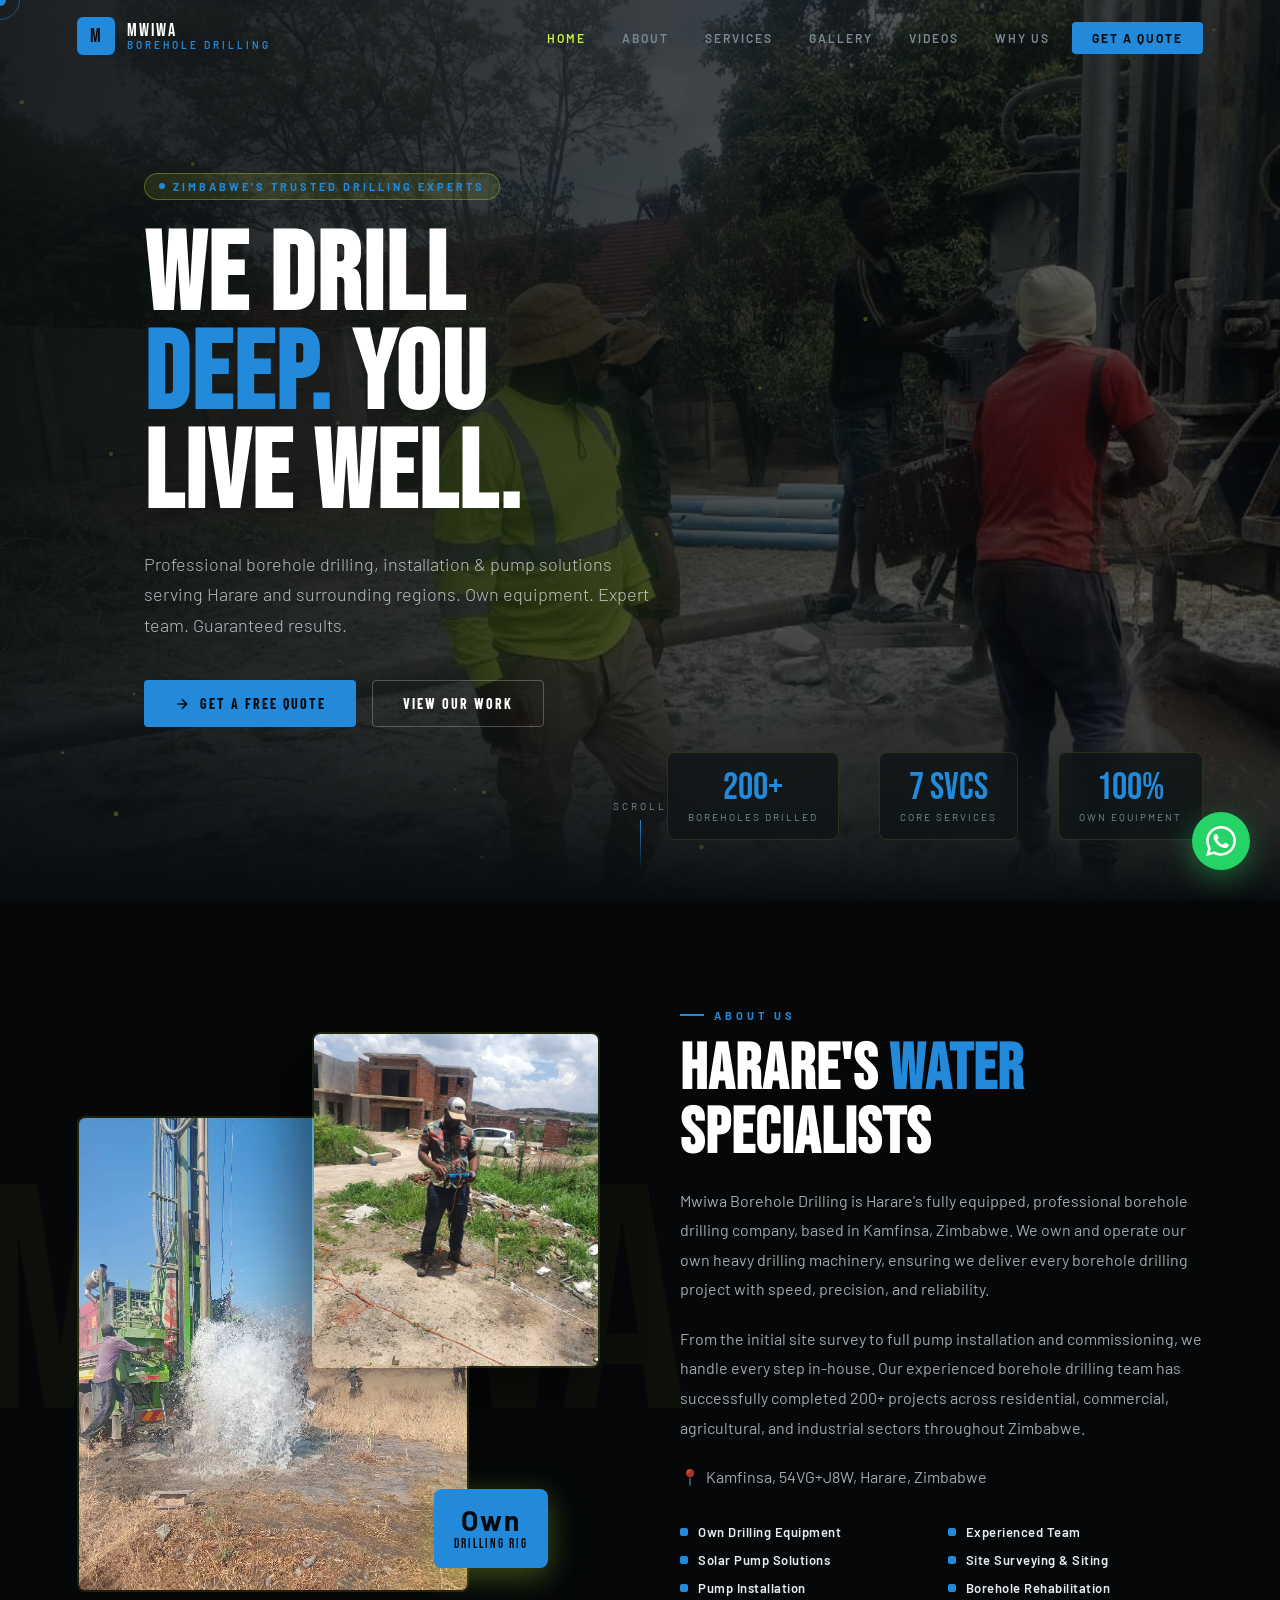
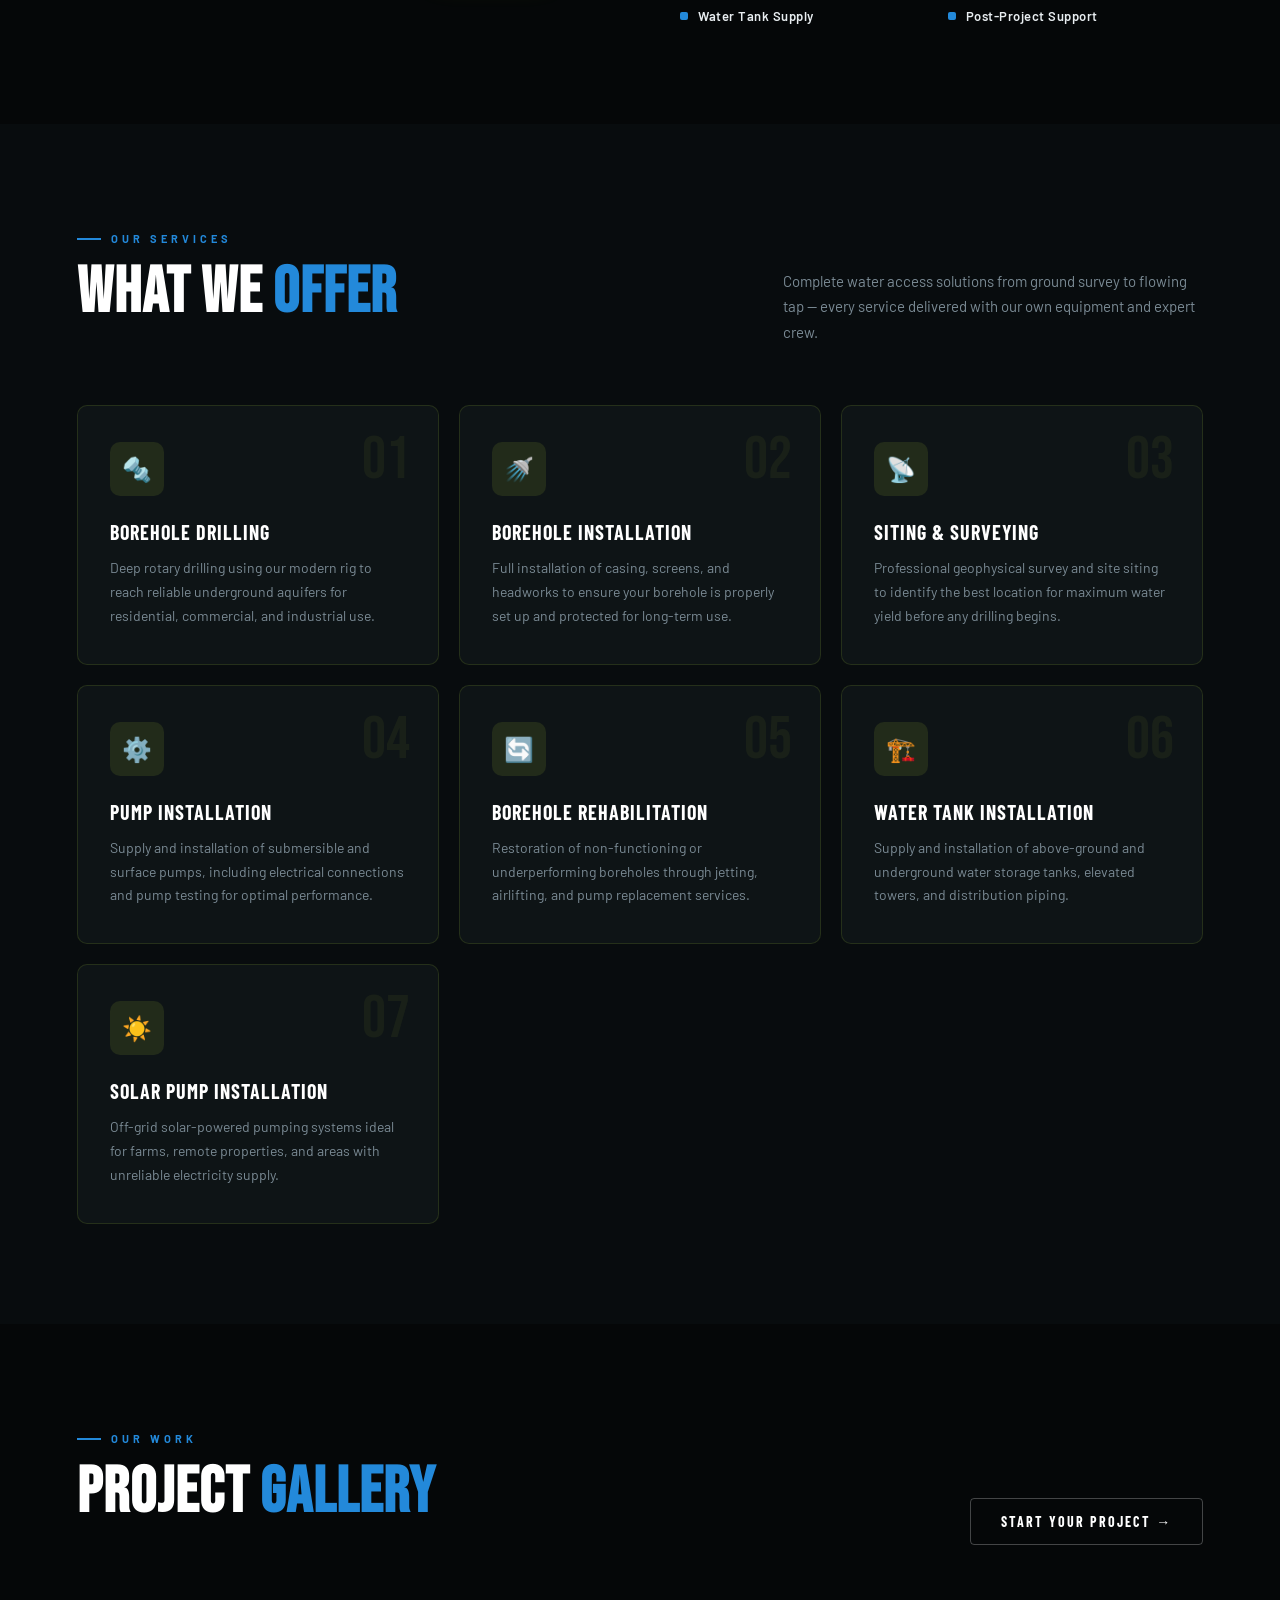
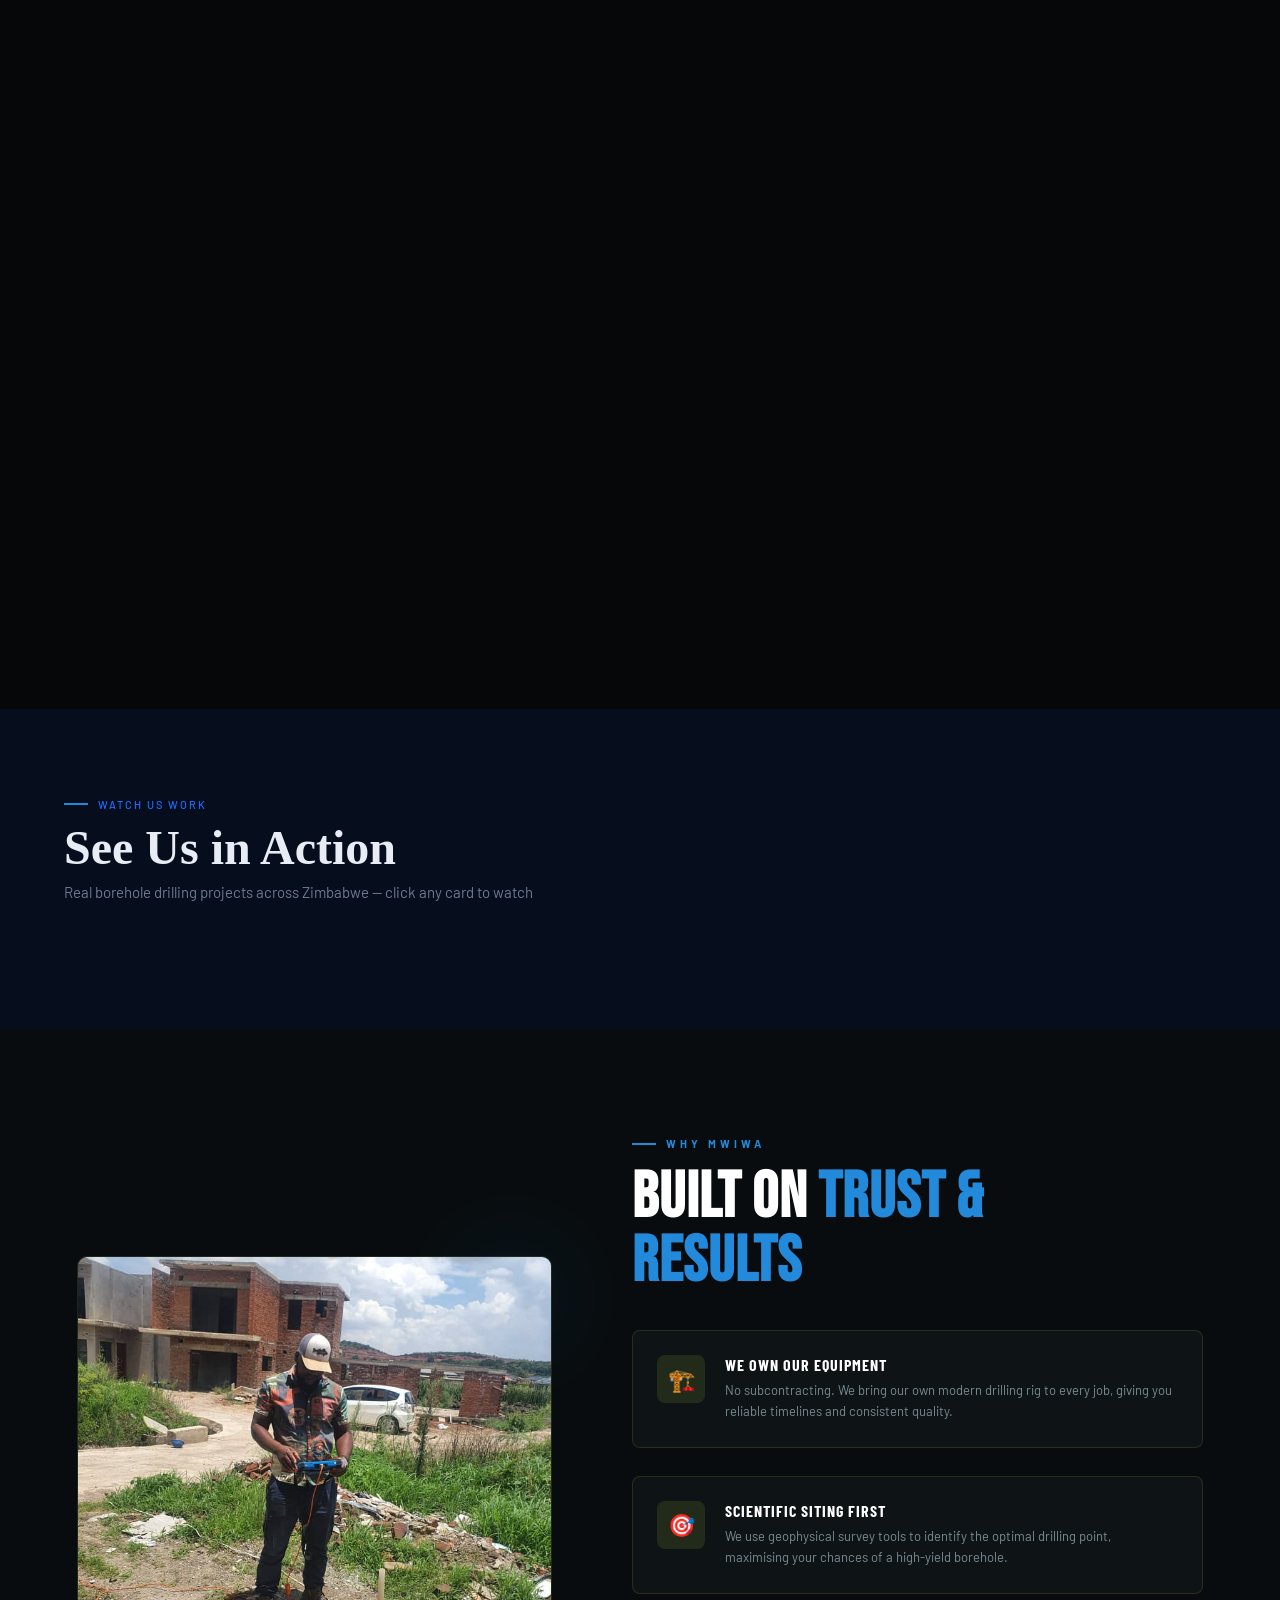
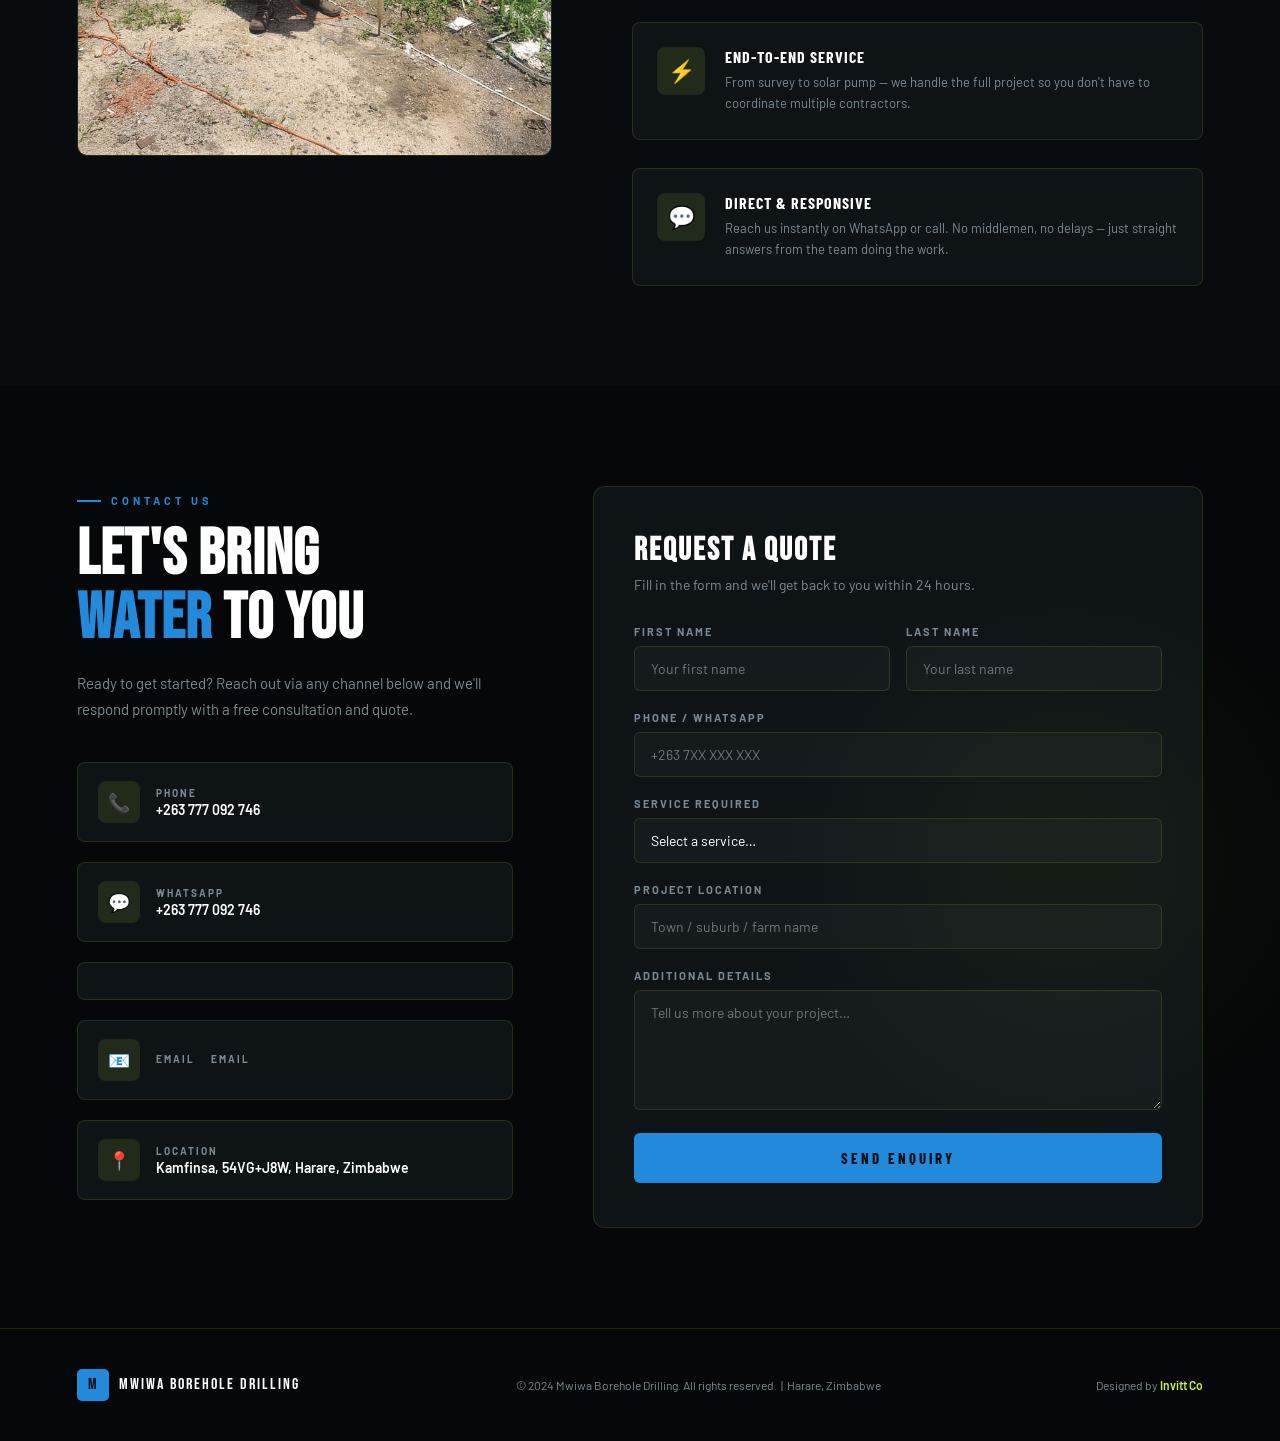
==== commit dbe8a65f: "Add full SEO meta tags and sitemap" ====
--- a/index.html
+++ b/index.html
@@ -3,8 +3,51 @@
 <head>
   <meta charset="UTF-8" />
   <meta name="viewport" content="width=device-width, initial-scale=1.0" />
-  <meta name="description" content="Mwiwa Borehole Drilling - Professional borehole drilling, installation, pump &amp; solar solutions in Harare, Zimbabwe." />
-  <title>Mwiwa Borehole Drilling | Harare, Zimbabwe</title>
+  <title>Mwiwa Borehole Drilling | Professional Borehole Drilling in Harare, Zimbabwe</title>
+  <meta name="description" content="Mwiwa Borehole Drilling — Harare's trusted borehole drilling company. Professional drilling, pump installation, solar solutions and water testing across Zimbabwe. Get a free quote today." />
+  <meta name="keywords" content="borehole drilling Harare, borehole drilling Zimbabwe, borehole installation Harare, water borehole Zimbabwe, pump installation Harare, solar borehole Zimbabwe, borehole company Harare, water drilling Zimbabwe" />
+  <meta name="author" content="Mwiwa Borehole Drilling" />
+  <meta name="robots" content="index, follow" />
+  <link rel="canonical" href="https://www.mwiwaboreholedrilling.co.zw/" />
+
+  <!-- Open Graph / WhatsApp / Facebook -->
+  <meta property="og:type" content="website" />
+  <meta property="og:url" content="https://www.mwiwaboreholedrilling.co.zw/" />
+  <meta property="og:title" content="Mwiwa Borehole Drilling | Professional Borehole Drilling in Harare" />
+  <meta property="og:description" content="Harare's trusted borehole drilling company. Professional drilling, pump installation &amp; solar solutions across Zimbabwe." />
+  <meta property="og:image" content="https://www.mwiwaboreholedrilling.co.zw/img1.jpeg" />
+  <meta property="og:locale" content="en_ZW" />
+  <meta property="og:site_name" content="Mwiwa Borehole Drilling" />
+
+  <!-- Twitter Card -->
+  <meta name="twitter:card" content="summary_large_image" />
+  <meta name="twitter:url" content="https://www.mwiwaboreholedrilling.co.zw/" />
+  <meta name="twitter:title" content="Mwiwa Borehole Drilling | Professional Borehole Drilling in Harare" />
+  <meta name="twitter:description" content="Harare's trusted borehole drilling company. Professional drilling, pump installation &amp; solar solutions across Zimbabwe." />
+  <meta name="twitter:image" content="https://www.mwiwaboreholedrilling.co.zw/img1.jpeg" />
+
+  <!-- Local Business Schema -->
+  <script type="application/ld+json">
+  {
+    "@context": "https://schema.org",
+    "@type": "LocalBusiness",
+    "name": "Mwiwa Borehole Drilling",
+    "url": "https://www.mwiwaboreholedrilling.co.zw",
+    "image": "https://www.mwiwaboreholedrilling.co.zw/img1.jpeg",
+    "description": "Professional borehole drilling, pump installation, solar solutions and water testing in Harare and across Zimbabwe.",
+    "telephone": "+263777092746",
+    "address": {
+      "@type": "PostalAddress",
+      "addressLocality": "Harare",
+      "addressCountry": "ZW"
+    },
+    "areaServed": {
+      "@type": "Country",
+      "name": "Zimbabwe"
+    },
+    "serviceType": ["Borehole Drilling", "Pump Installation", "Solar Borehole Systems", "Water Testing", "Borehole Casing", "Borehole Rehabilitation"]
+  }
+  </script>
   <link rel="icon" type="image/svg+xml" href="favicon.svg"/>
   <link rel="shortcut icon" href="favicon.svg"/>
   <link rel="stylesheet" href="styles.css" />
@@ -108,8 +151,8 @@
       <div class="about-text reveal-right">
         <div class="section-tag">About Us</div>
         <h2 class="section-title">Harare's <span style="color:var(--lime)">Water</span> Specialists</h2>
-        <p>Mwiwa Borehole Drilling is a fully equipped, professional borehole drilling company based in Kamfinsa, Harare, Zimbabwe. We own and operate our own heavy drilling machinery, ensuring we deliver every project with speed, precision, and reliability.</p>
-        <p>From the initial site survey to full pump installation and commissioning, we handle every step in-house. Our experienced team has successfully completed projects across residential, commercial, agricultural, and industrial sectors throughout the region.</p>
+        <p>Mwiwa Borehole Drilling is Harare's fully equipped, professional borehole drilling company, based in Kamfinsa, Zimbabwe. We own and operate our own heavy drilling machinery, ensuring we deliver every borehole drilling project with speed, precision, and reliability.</p>
+        <p>From the initial site survey to full pump installation and commissioning, we handle every step in-house. Our experienced borehole drilling team has successfully completed 200+ projects across residential, commercial, agricultural, and industrial sectors throughout Zimbabwe.</p>
         <p>📍 &nbsp;Kamfinsa, 54VG+J8W, Harare, Zimbabwe</p>
         <div class="about-highlights">
           <div class="highlight-item">Own Drilling Equipment</div>
@@ -209,8 +252,8 @@
             <div class="contact-info-icon">💬</div>
             <div><div class="contact-info-label">WhatsApp</div><div class="contact-info-value">+263 777 092 746</div></div>
           </a>
-          <a href="mailto:mwiwaboreholedrilling@gmail.com" class="contact-info-item">
-          <a href="mailto:mwiwaboreholedrilling@gmail.com" class="contact-info-item">
+          <a href="/cdn-cgi/l/email-protection#1b766c726c7a7974697e7374777e7f6972777772757c5b7c767a727735787476" class="contact-info-item">
+          <a href="/cdn-cgi/l/email-protection#d5b8a2bca2b4b7baa7b0bdbab9b0b1a7bcb9b9bcbbb295b2b8b4bcb9fbb6bab8" class="contact-info-item">
             <div class="contact-info-icon">📧</div>
             <div><div class="contact-info-label">Email</div><div class="contact-info-value" id="mwiwa-email"></div></div>
             <div><div class="contact-info-label">Email</div><div class="contact-info-value" id="mwiwa-email"></div></div>
@@ -266,7 +309,7 @@
     <p class="footer-copy">&copy; 2024 Mwiwa Borehole Drilling. All rights reserved. &nbsp;|&nbsp; Harare, Zimbabwe</p>
     <p class="footer-designer">Designed by <a href="https://invitt.co.zw/" target="_blank">Invitt Co</a></p>
   </footer>
-  <script src="script.js"></script>
+  <script data-cfasync="false" src="/cdn-cgi/scripts/5c5dd728/cloudflare-static/email-decode.min.js"></script><script src="script.js"></script>
   <script>
   (function(){
     var e=document.getElementById("mwiwa-email");
@@ -389,12 +432,4 @@
       .then(function(r){return r.json();})
       .then(function(videos){
         var g=document.getElementById("video-grid-dynamic");
-        if(!g) return;
-        g.innerHTML="";
-        videos.forEach(function(v){g.appendChild(makeVideoCard(v));});
-      })
-      .catch(function(e){console.warn("videos error",e);});
-  })();
-  </script>
-</body>
-</html>
+        if(!g) r
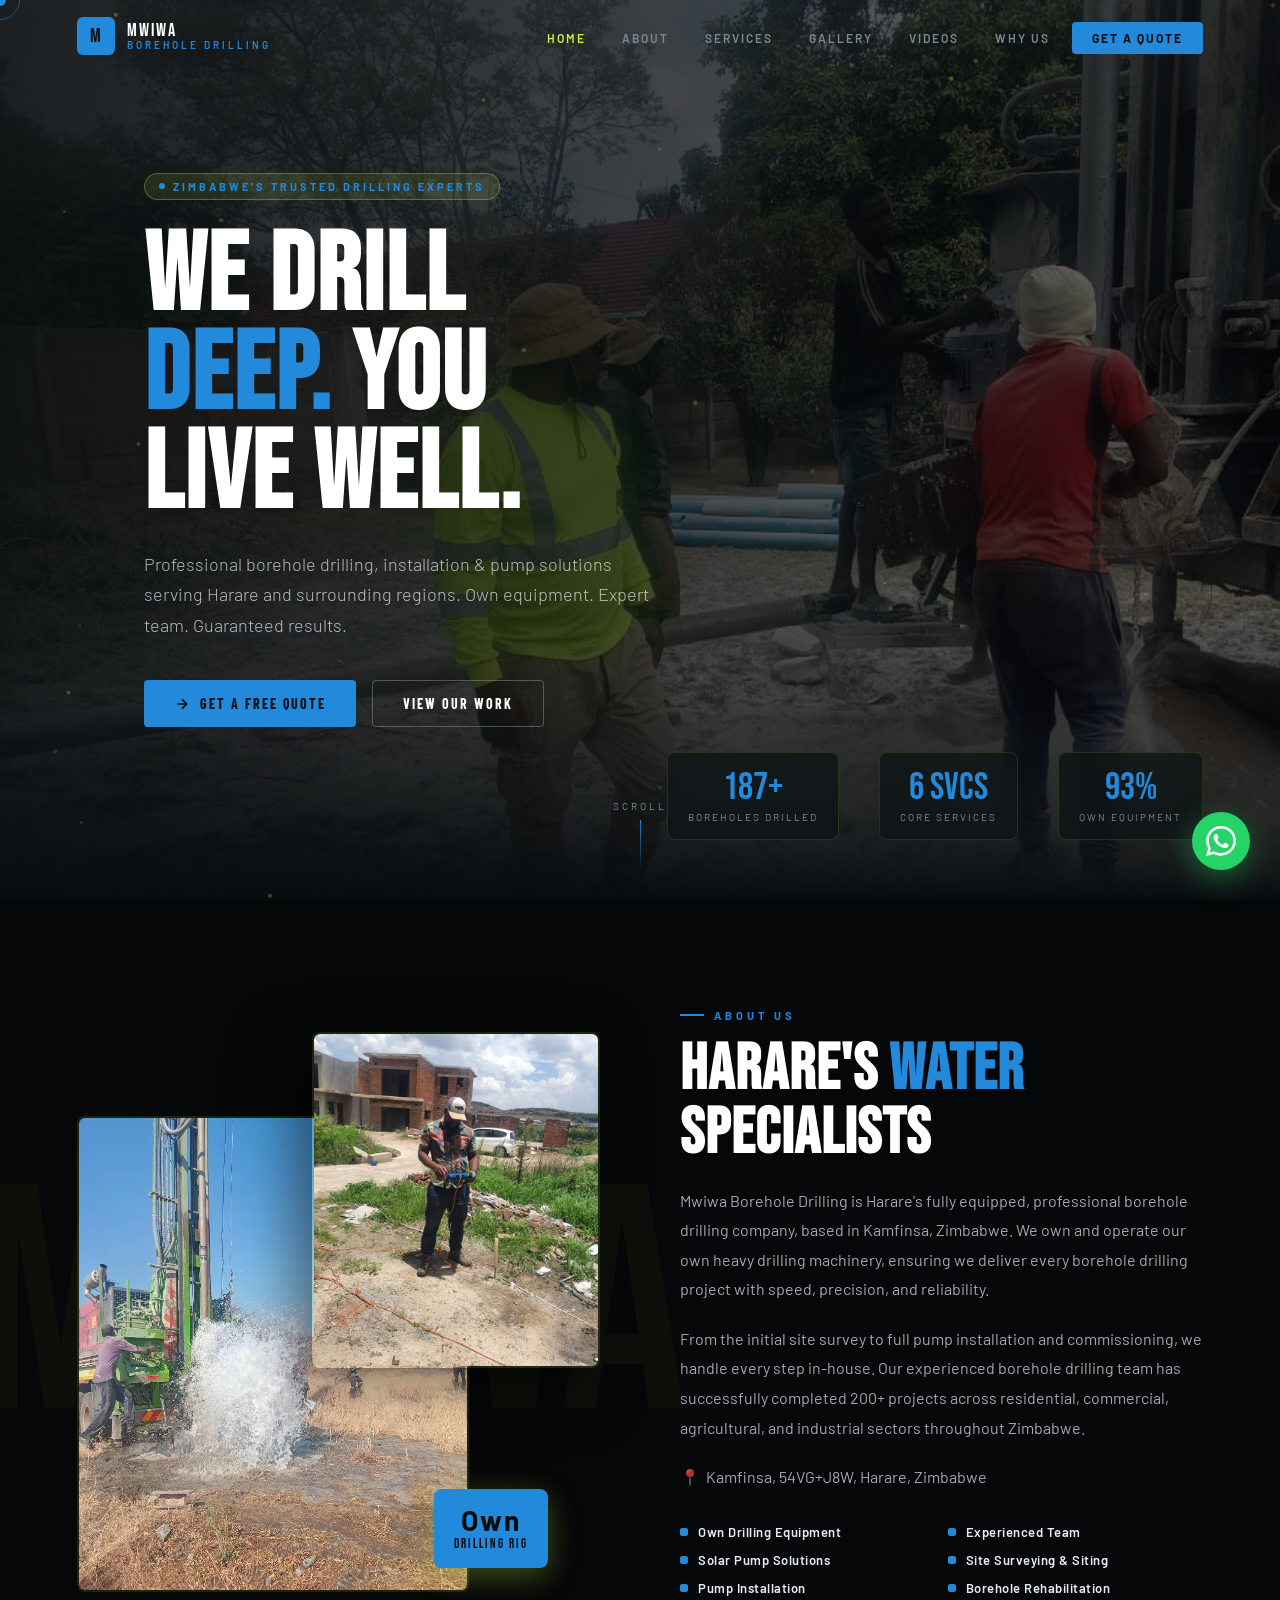
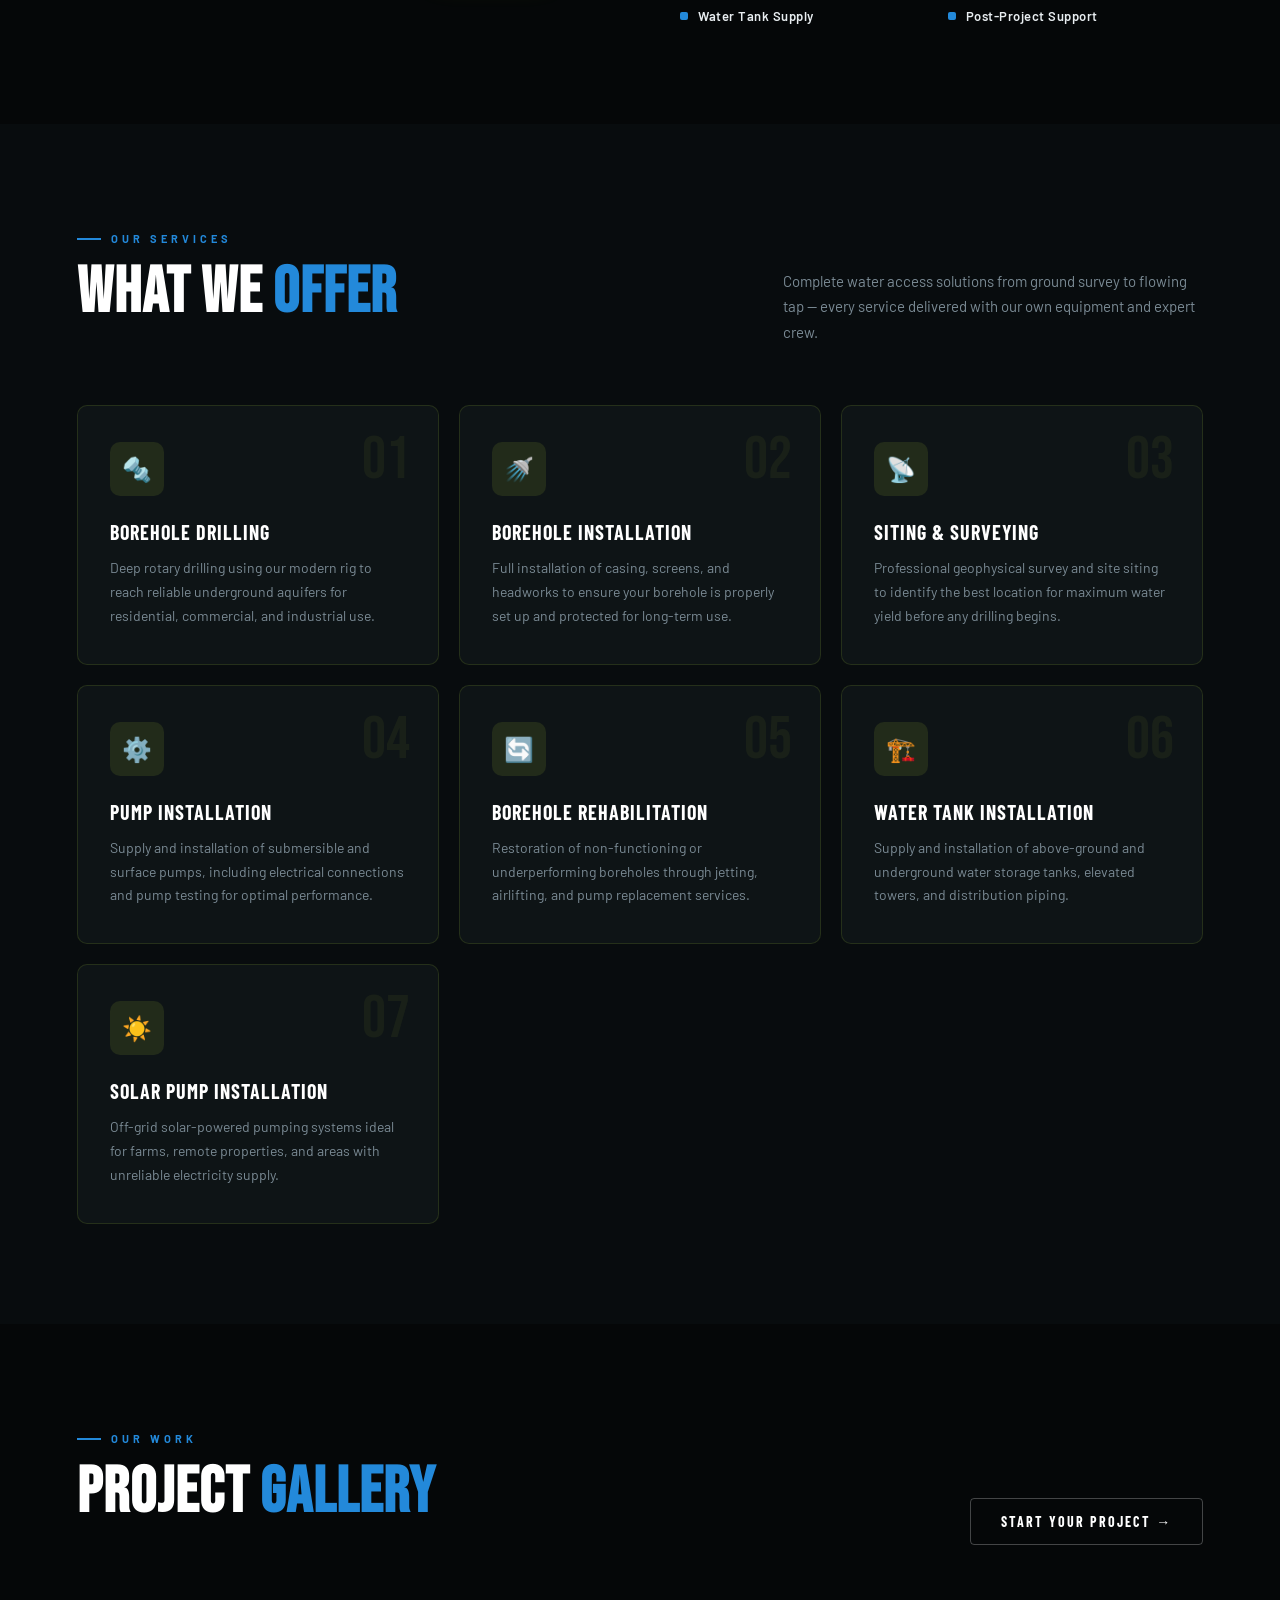
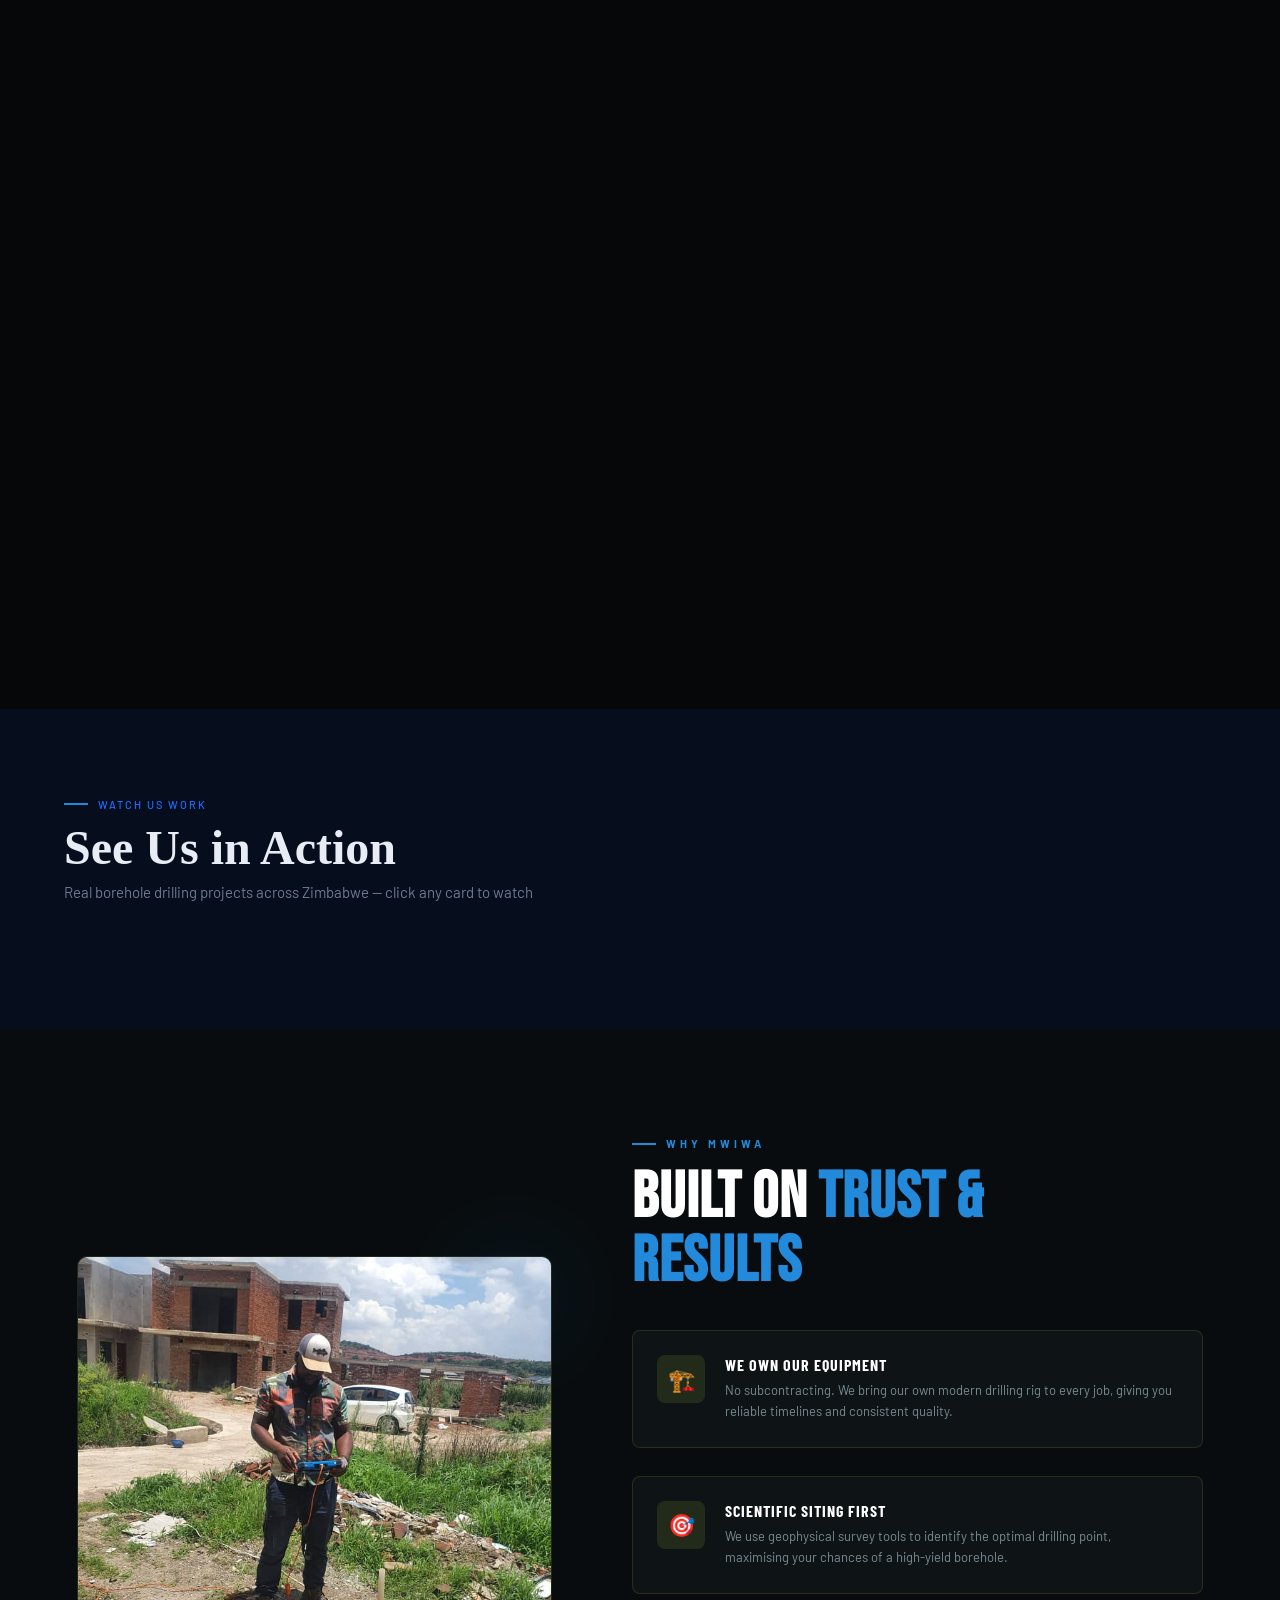
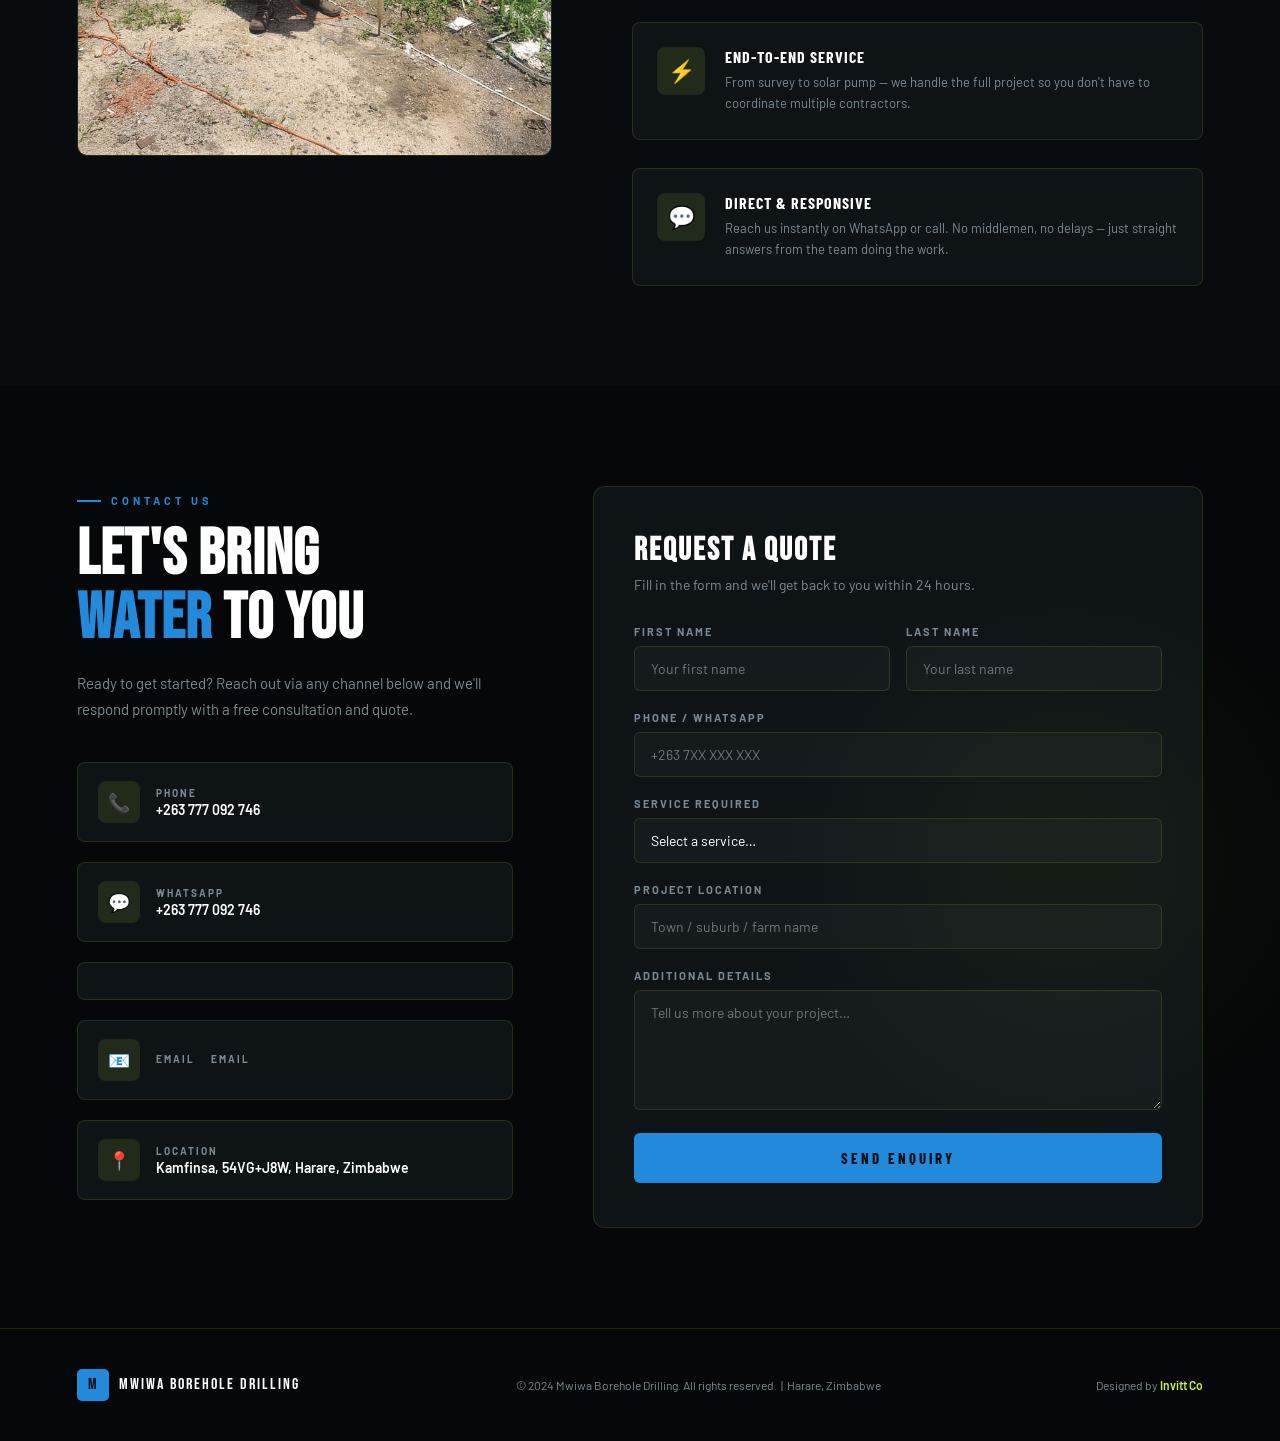
==== commit b190d316: "Fix: gallery now renders both old and new image formats" ====
--- a/index.html
+++ b/index.html
@@ -408,7 +408,8 @@
     }
     function makeGalleryItem(name){
       var item=document.createElement("div"); item.className="gallery-item";
-      var img=document.createElement("img"); img.src=name; img.alt="Project photo"; img.loading="lazy";
+      var src=typeof name==="string"?name:name.url;
+      var img=document.createElement("img"); img.src=src; img.alt="Project photo"; img.loading="lazy";
       item.appendChild(img);
       var ov=document.createElement("div"); ov.className="gallery-overlay";
       var sp=document.createElement("span"); sp.className="gallery-label"; sp.textContent="Project Photo";
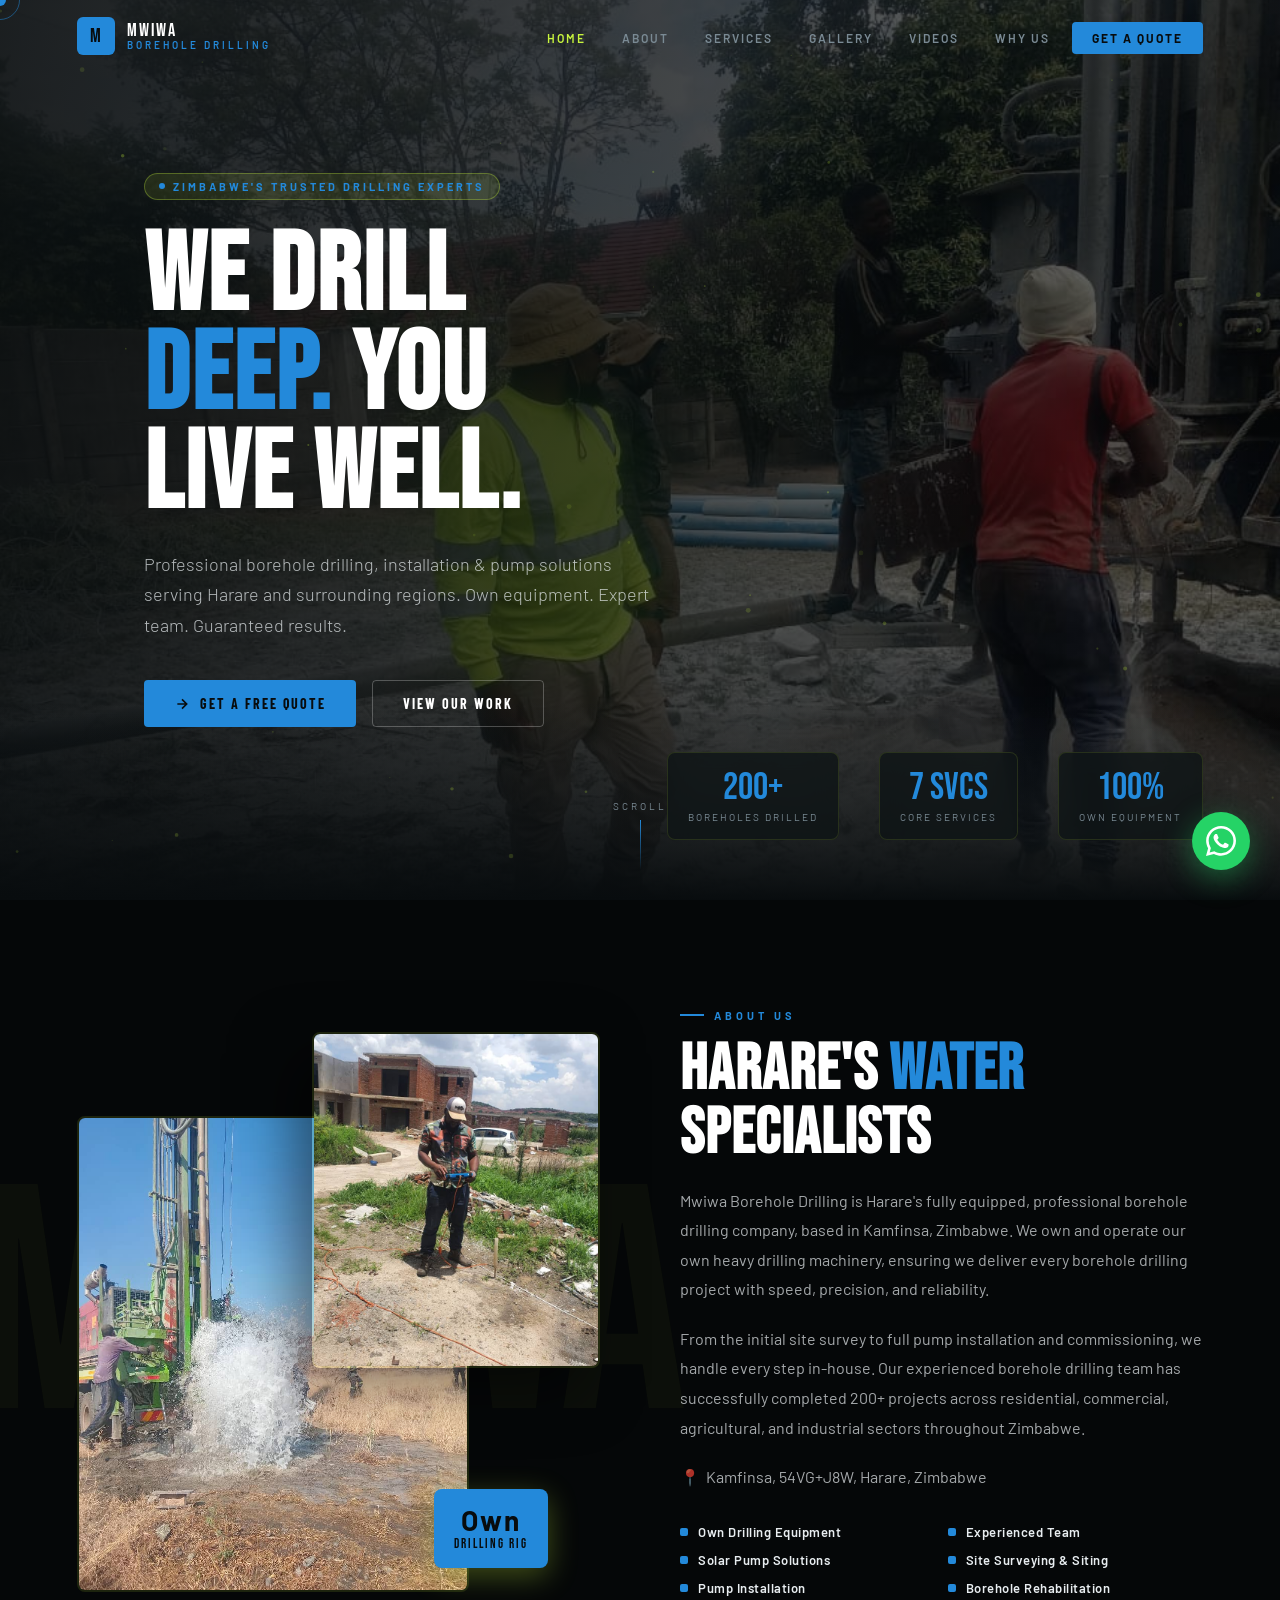
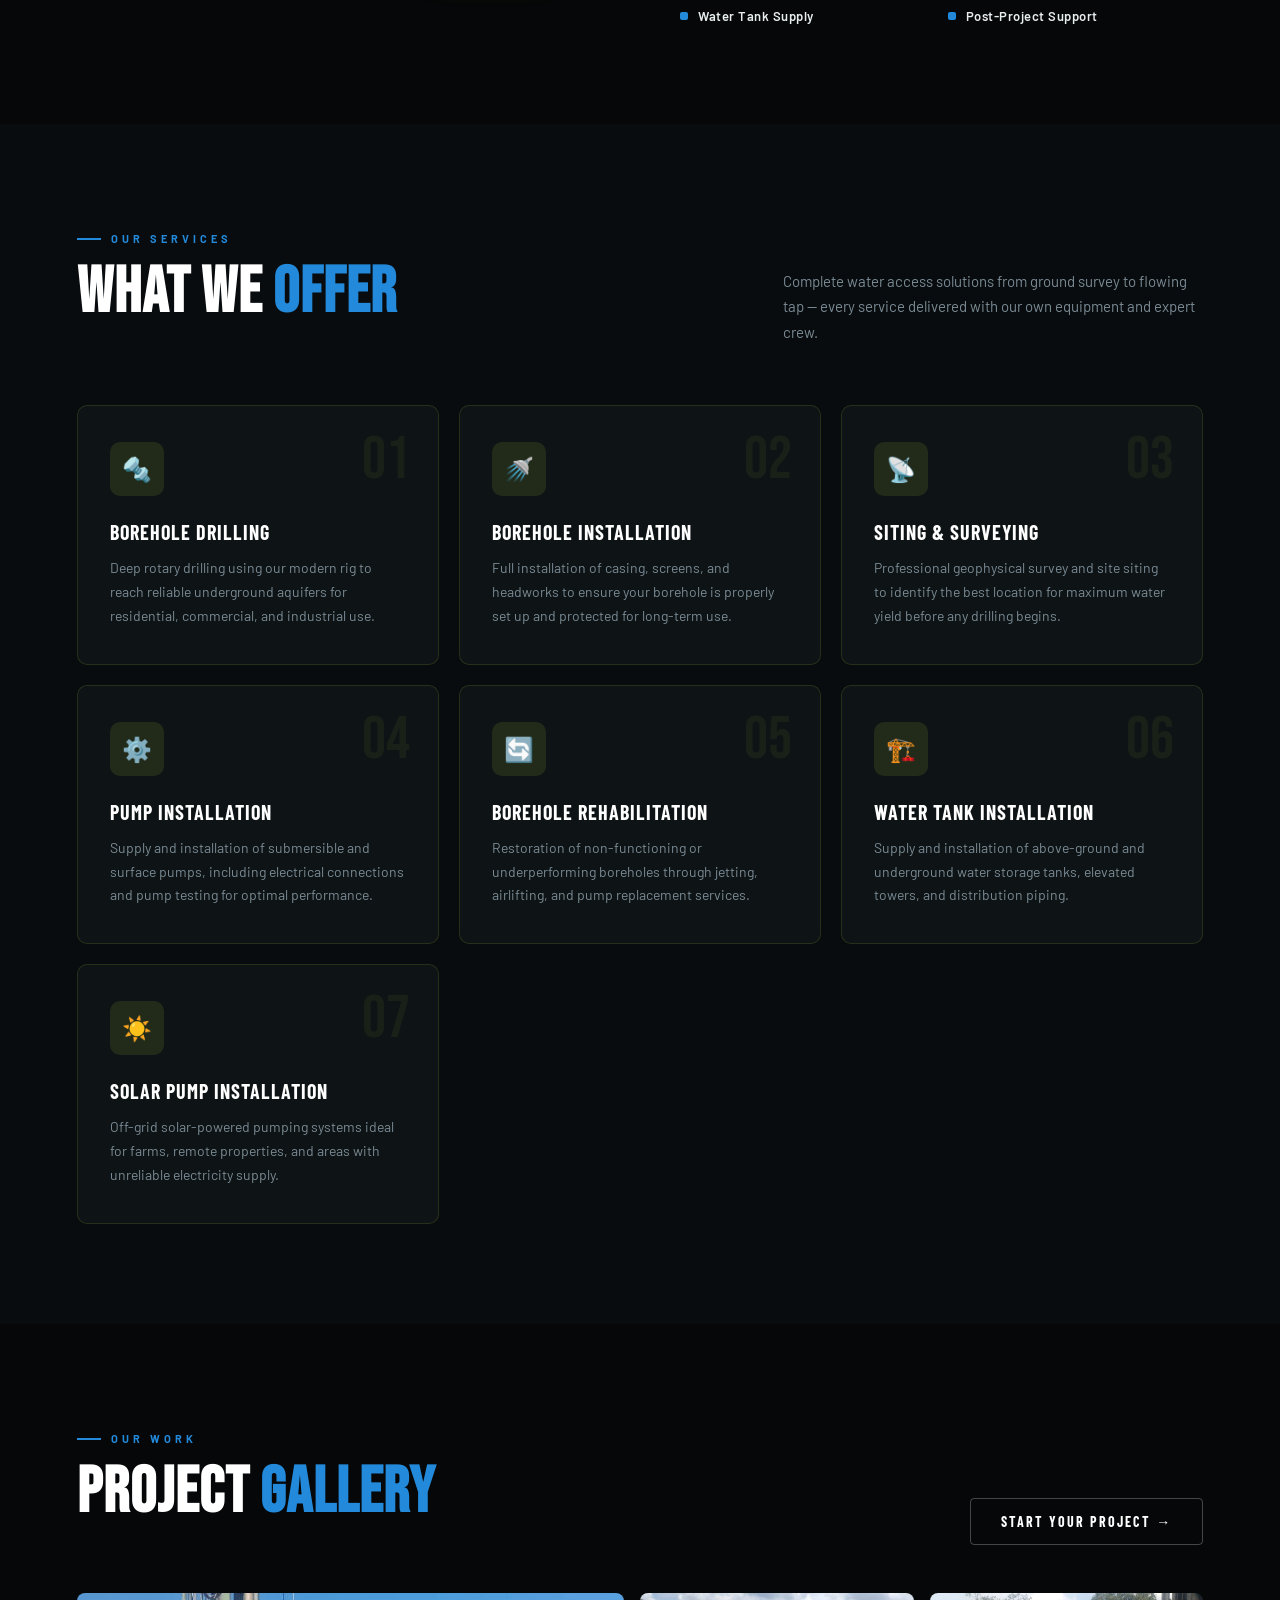
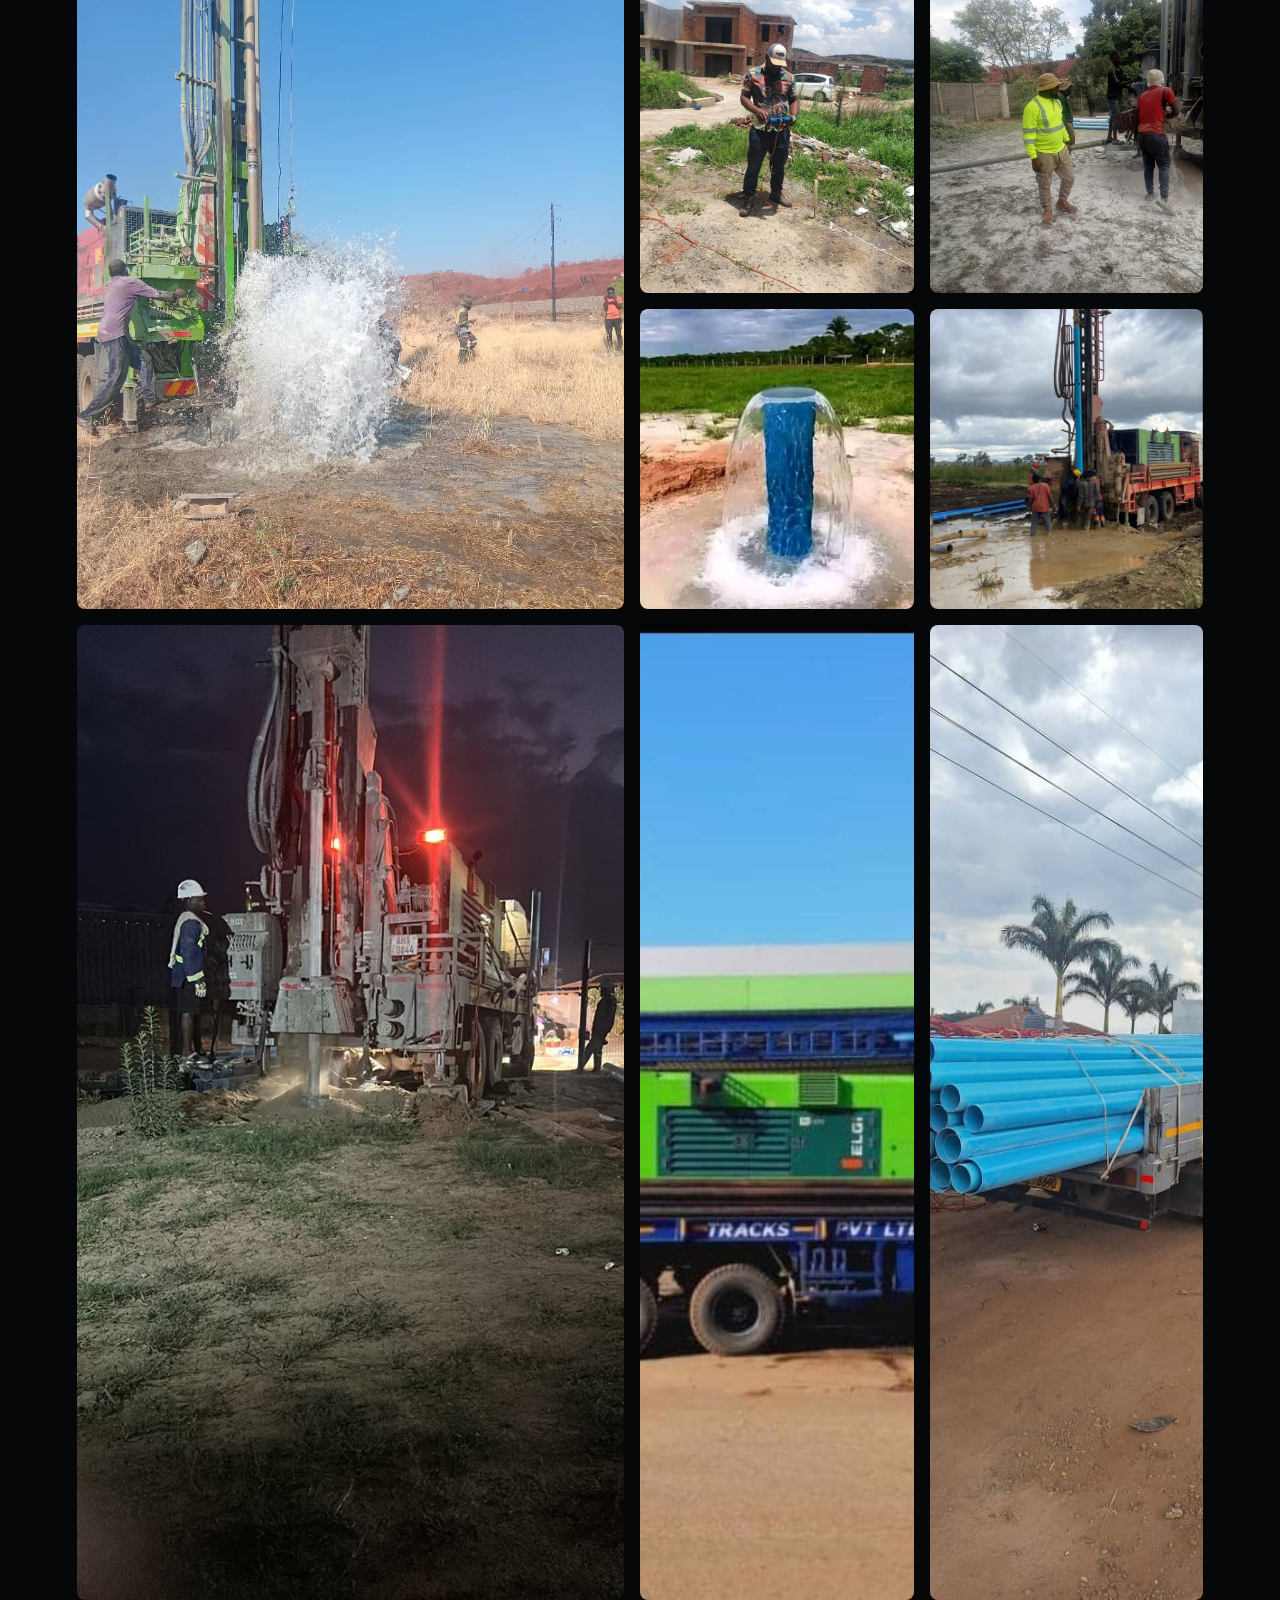
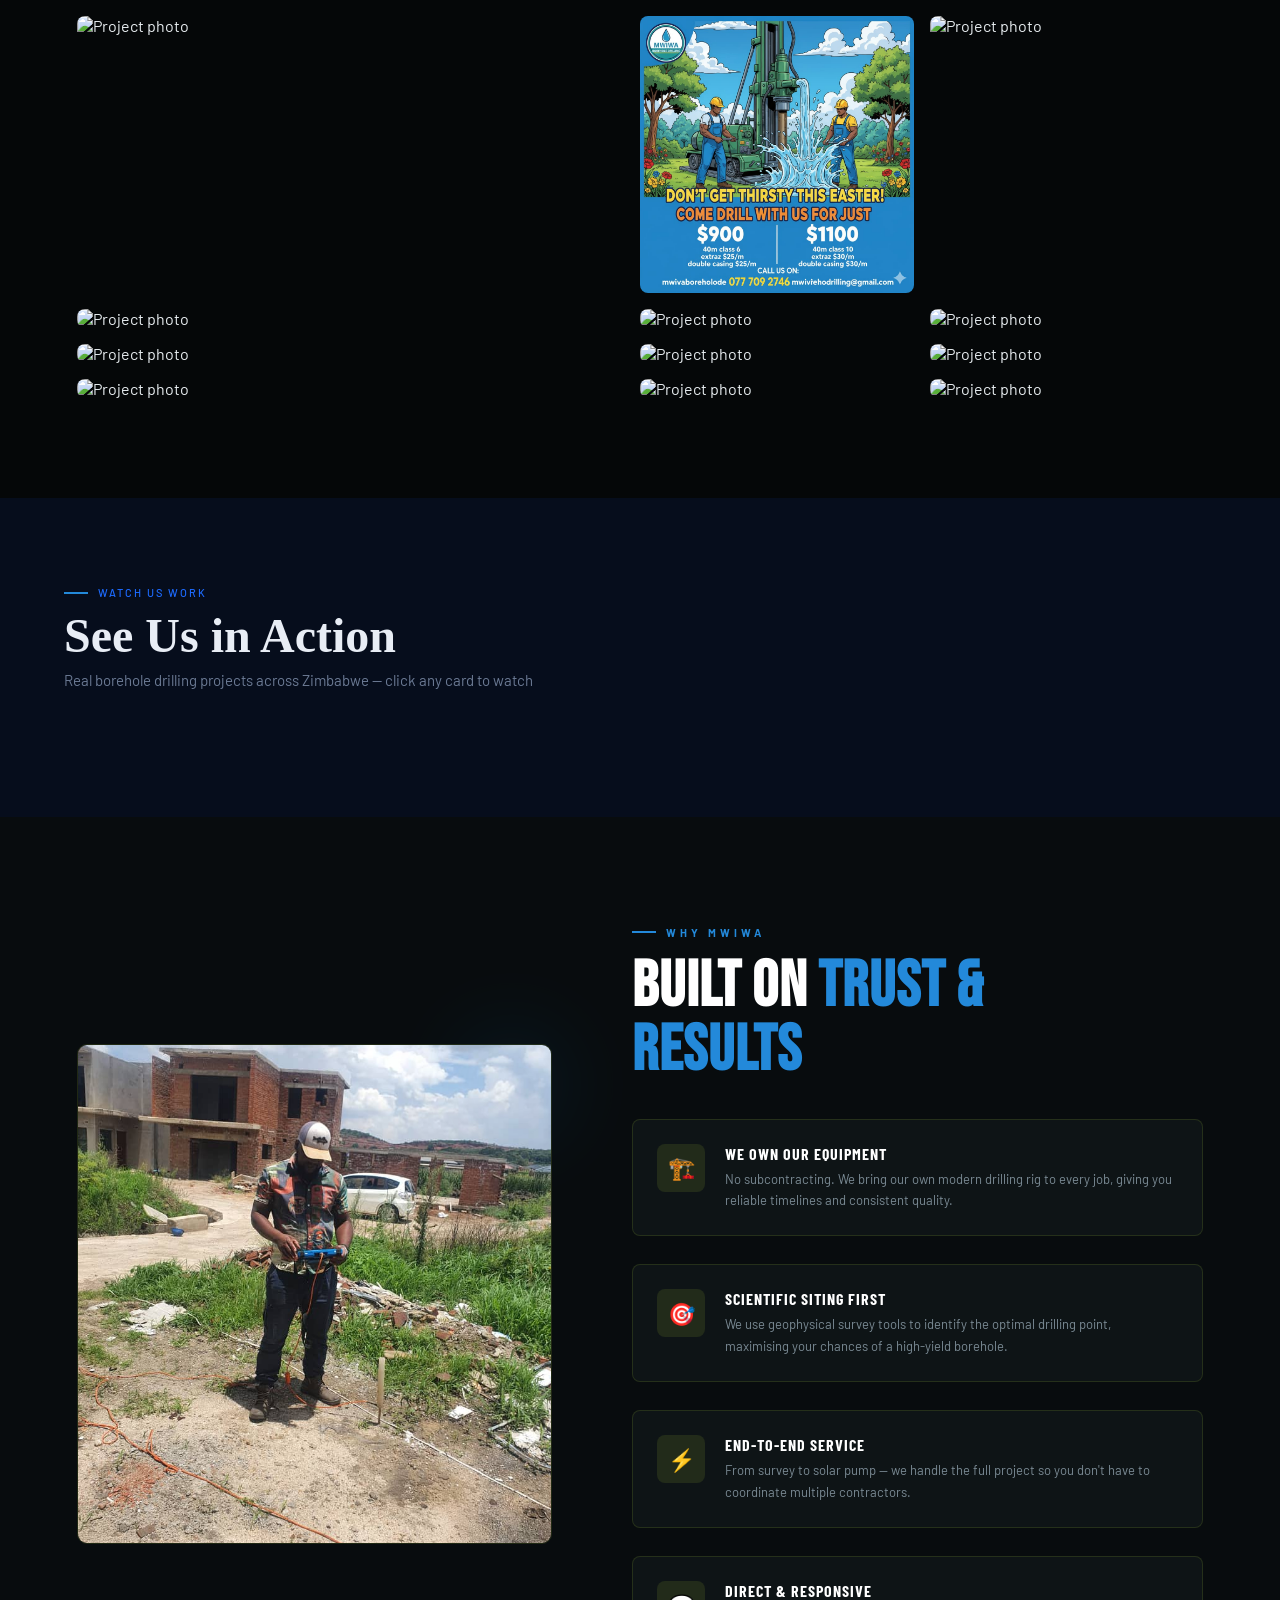
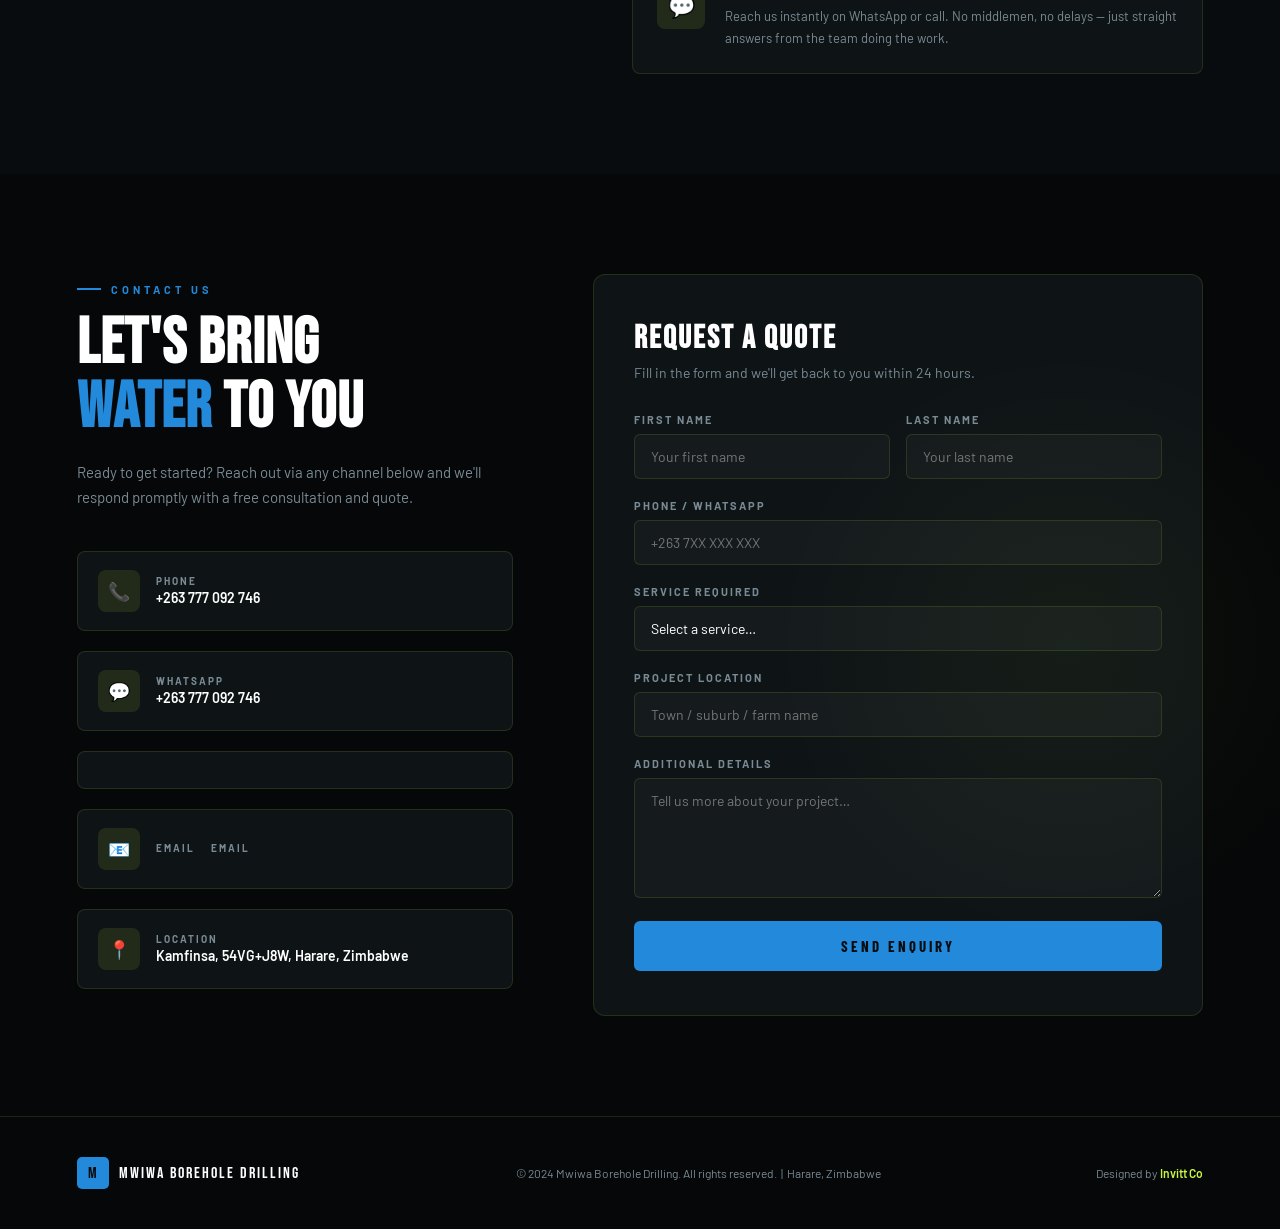
==== commit 3c1fc370: "Fix: resolve JS syntax errors in inline script" ====
--- a/index.html
+++ b/index.html
@@ -420,8 +420,6 @@
     }
     fetch("gallery.json?v="+Date.now())
       .then(function(r){return r.json();})
-    fetch("gallery.json?v="+Date.now())
-      .then(function(r){return r.json();})
       .then(function(names){
         var g=document.getElementById("project-gallery");
         if(!g) return;
@@ -433,4 +431,11 @@
       .then(function(r){return r.json();})
       .then(function(videos){
         var g=document.getElementById("video-grid-dynamic");
-        if(!g) r+        if(!g) return;
+        g.innerHTML="";
+        if(!videos.length){g.innerHTML="<p style='color:#3a4a68;text-align:center;padding:40px;grid-column:1/-1'>No videos yet.</p>";return;}
+        videos.forEach(function(v){g.appendChild(makeVideoCard(v));});
+      })
+      .catch(function(e){console.warn("videos error",e);});
+  })();
+  </script>
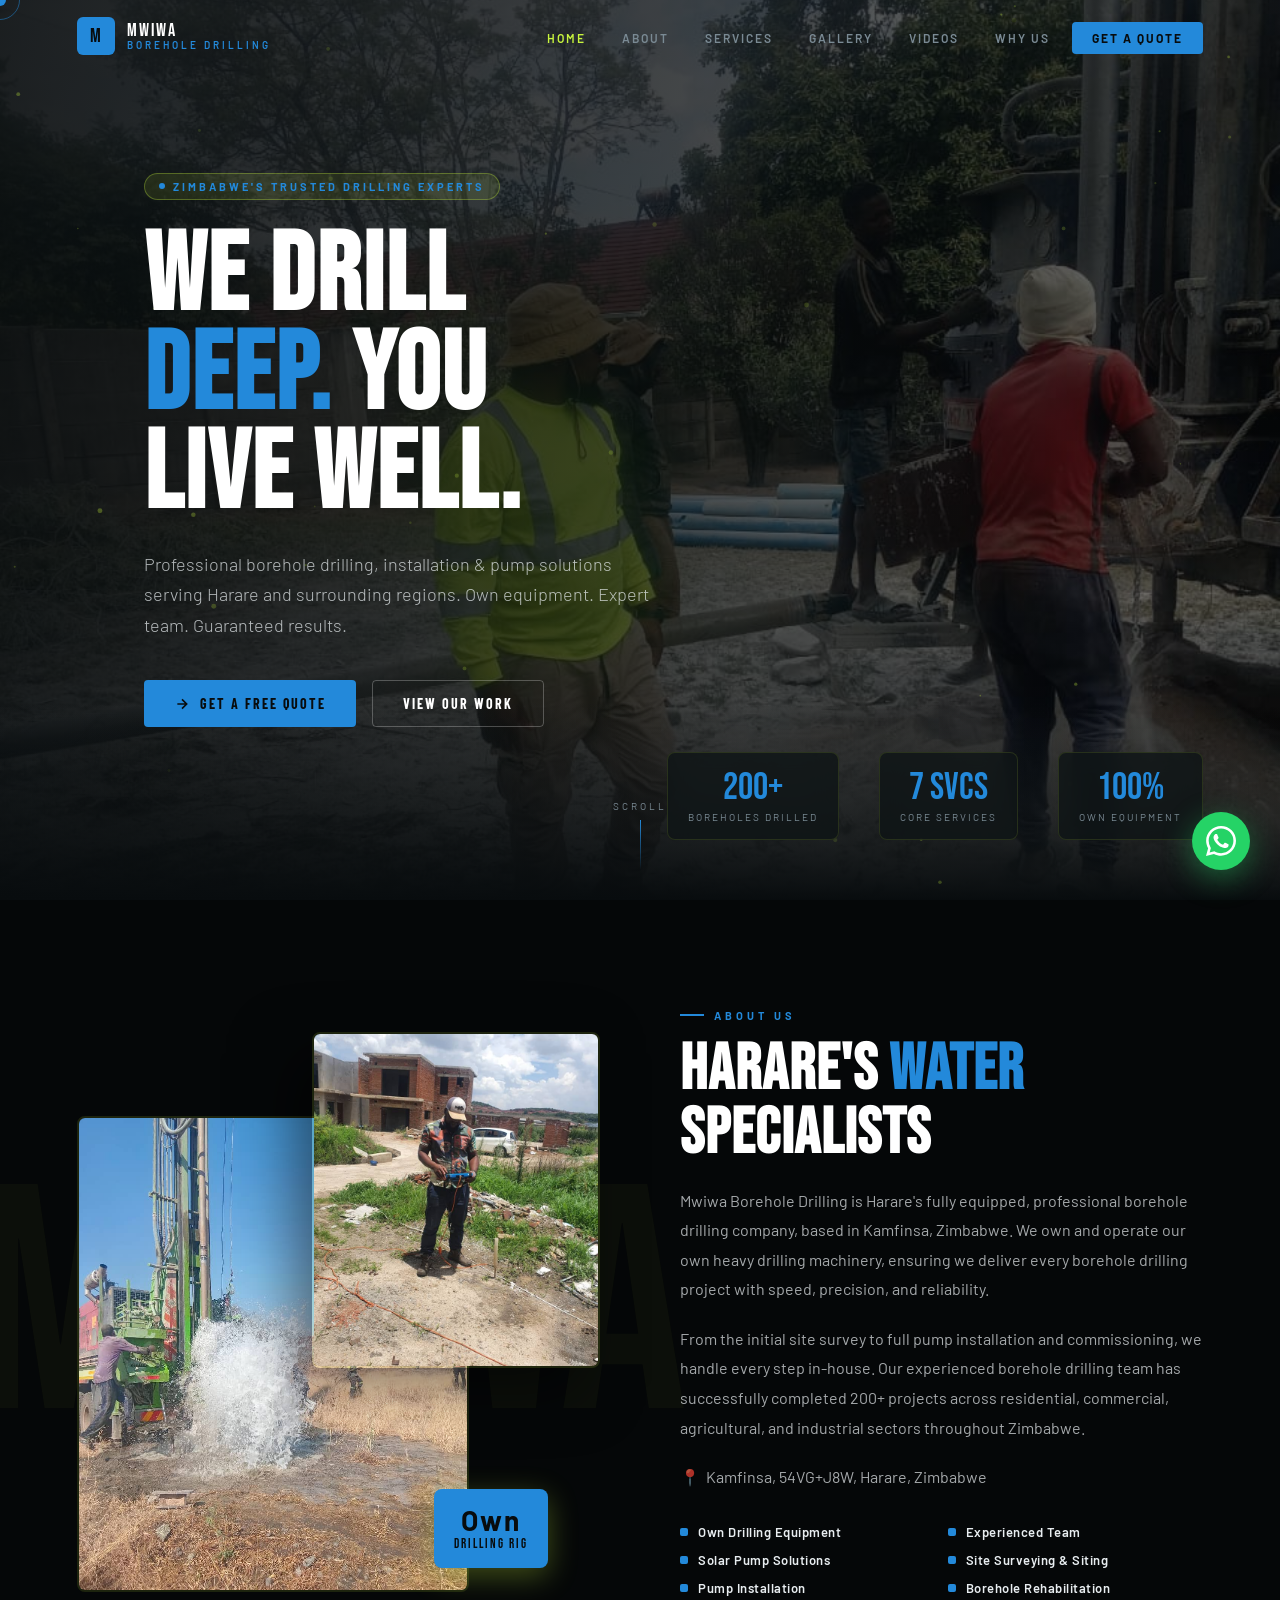
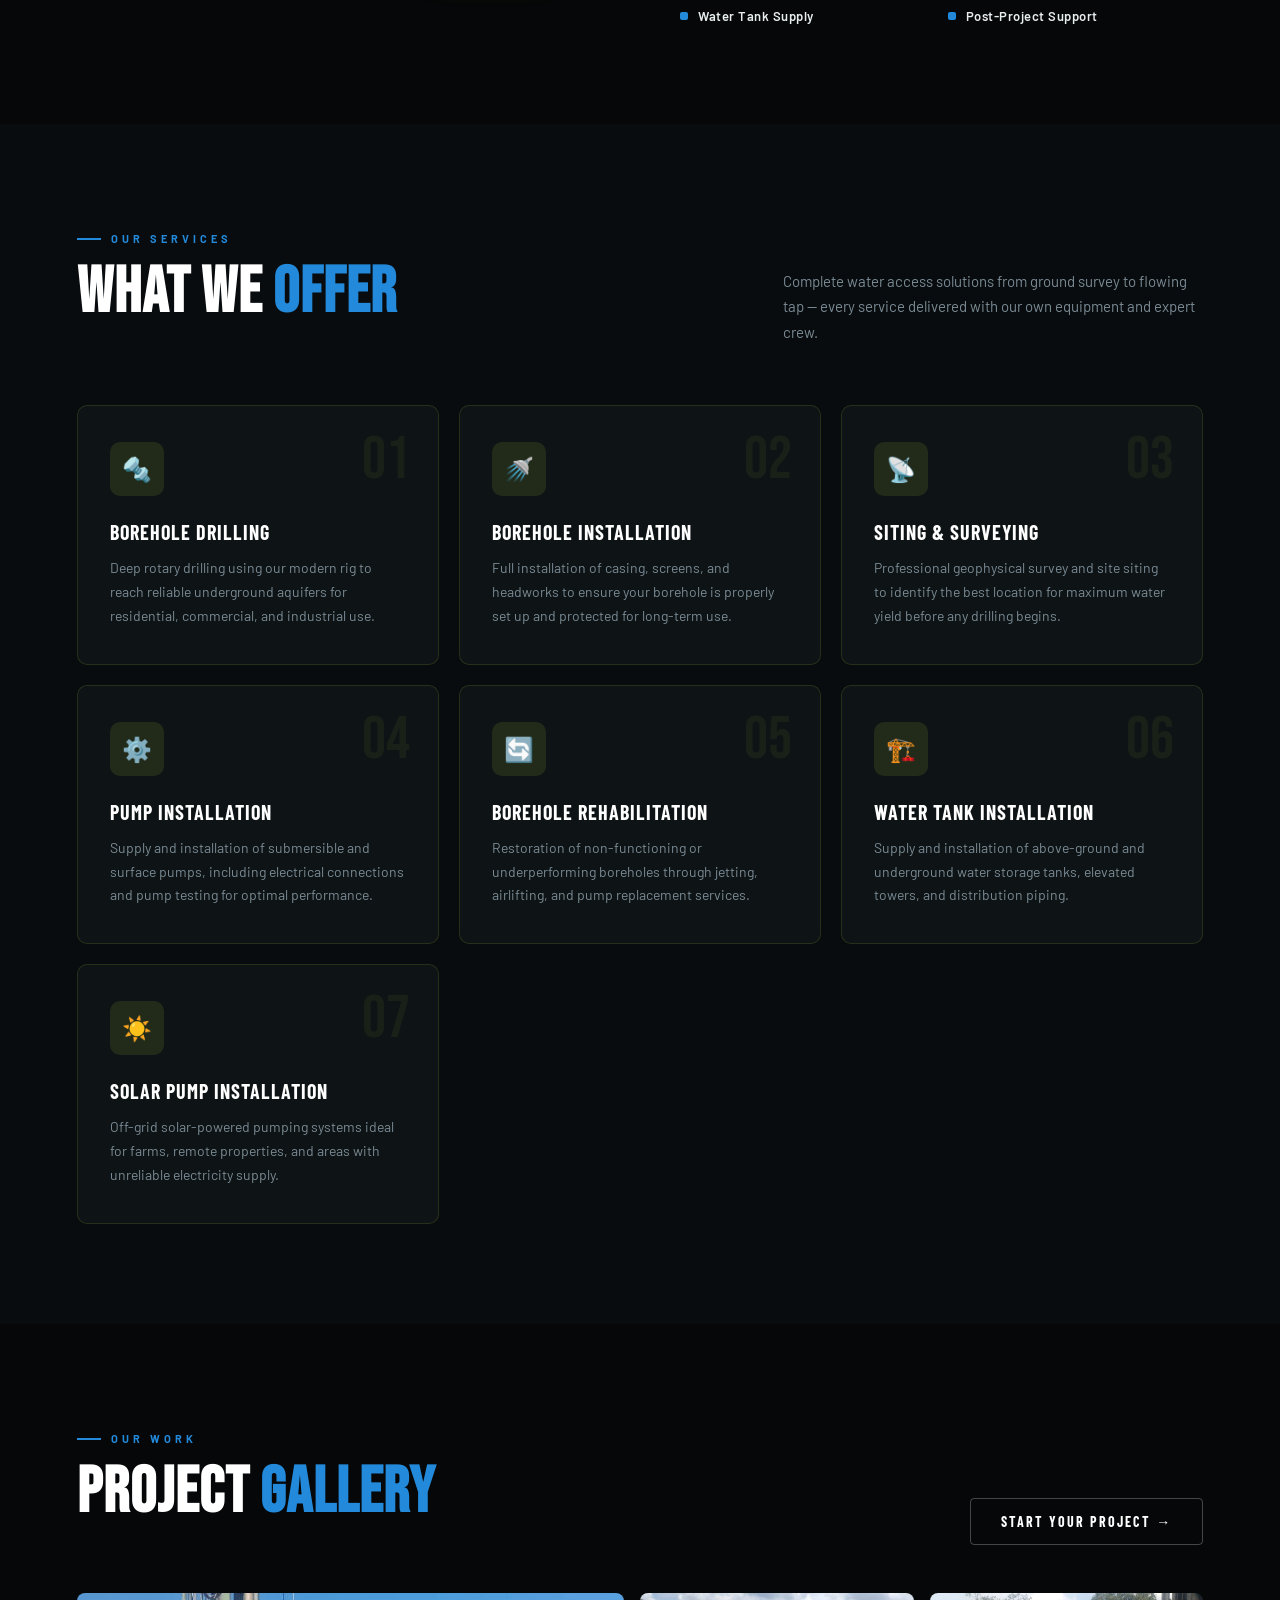
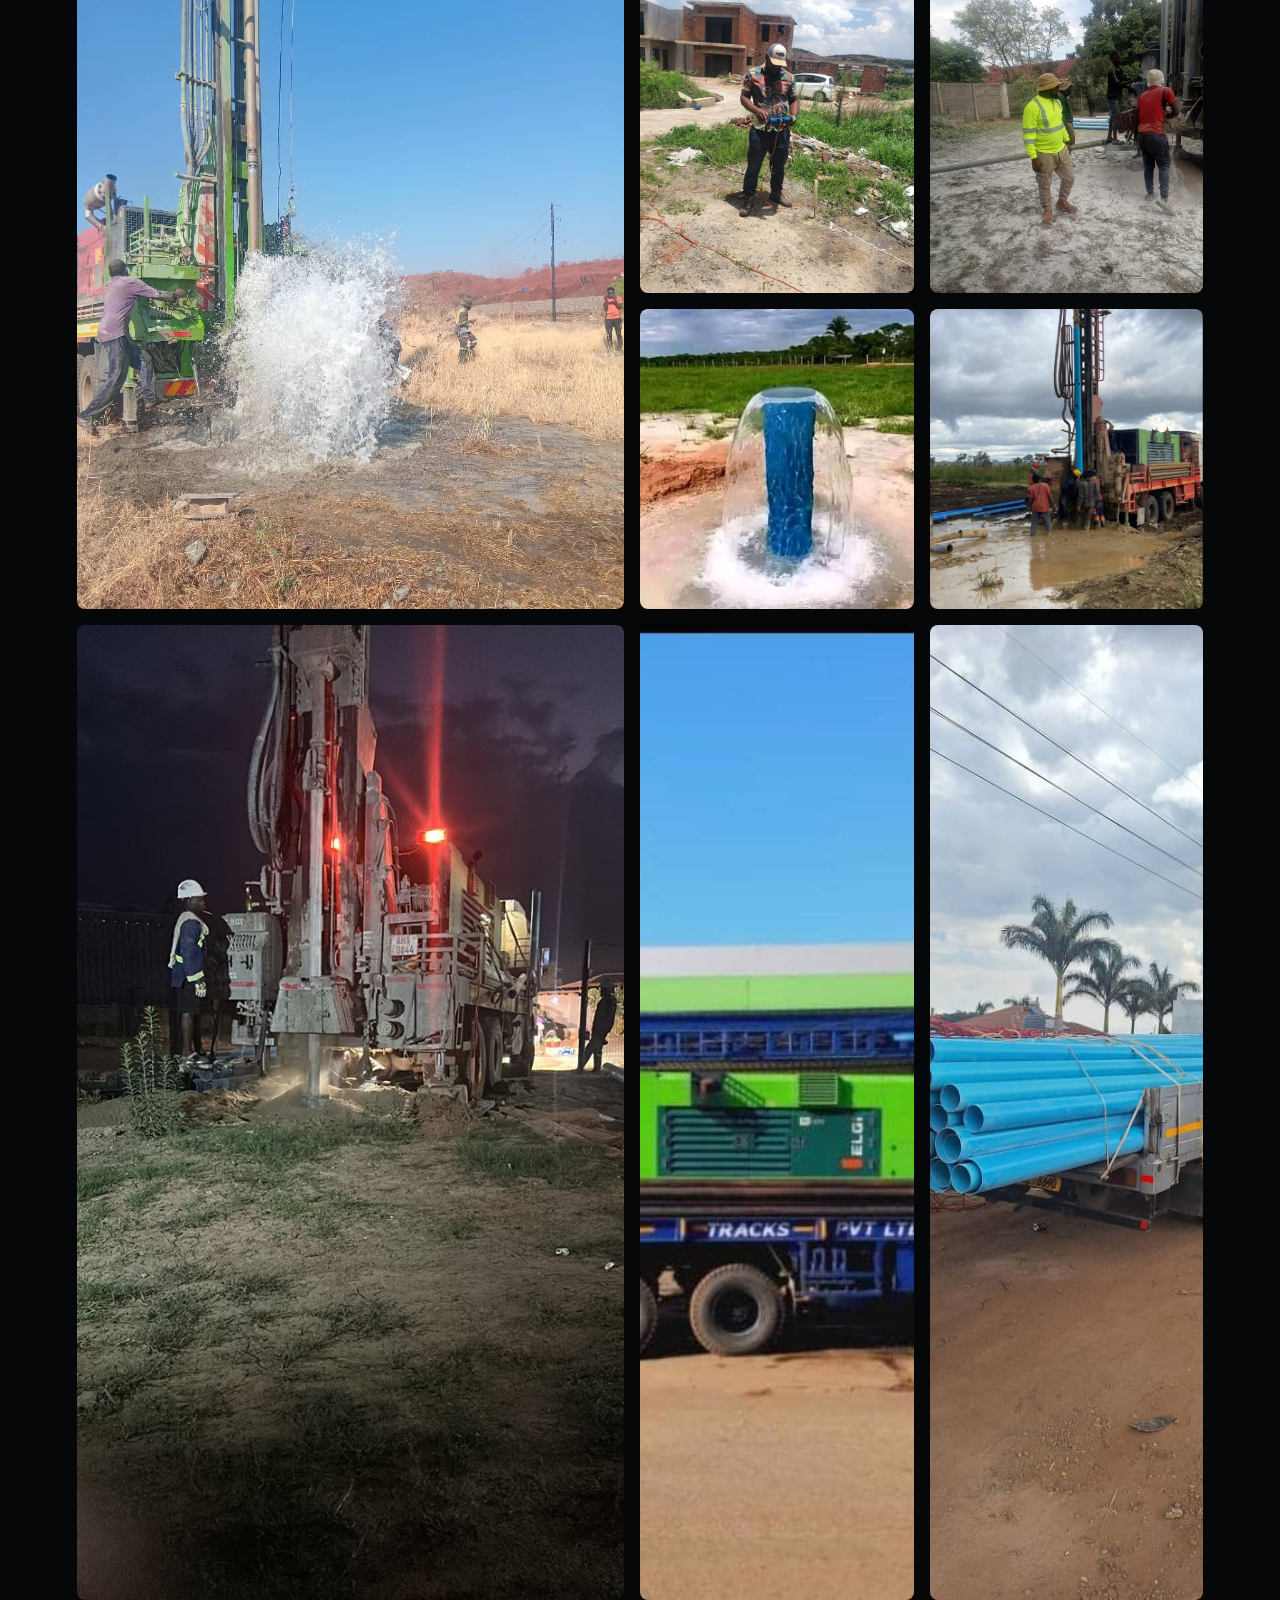
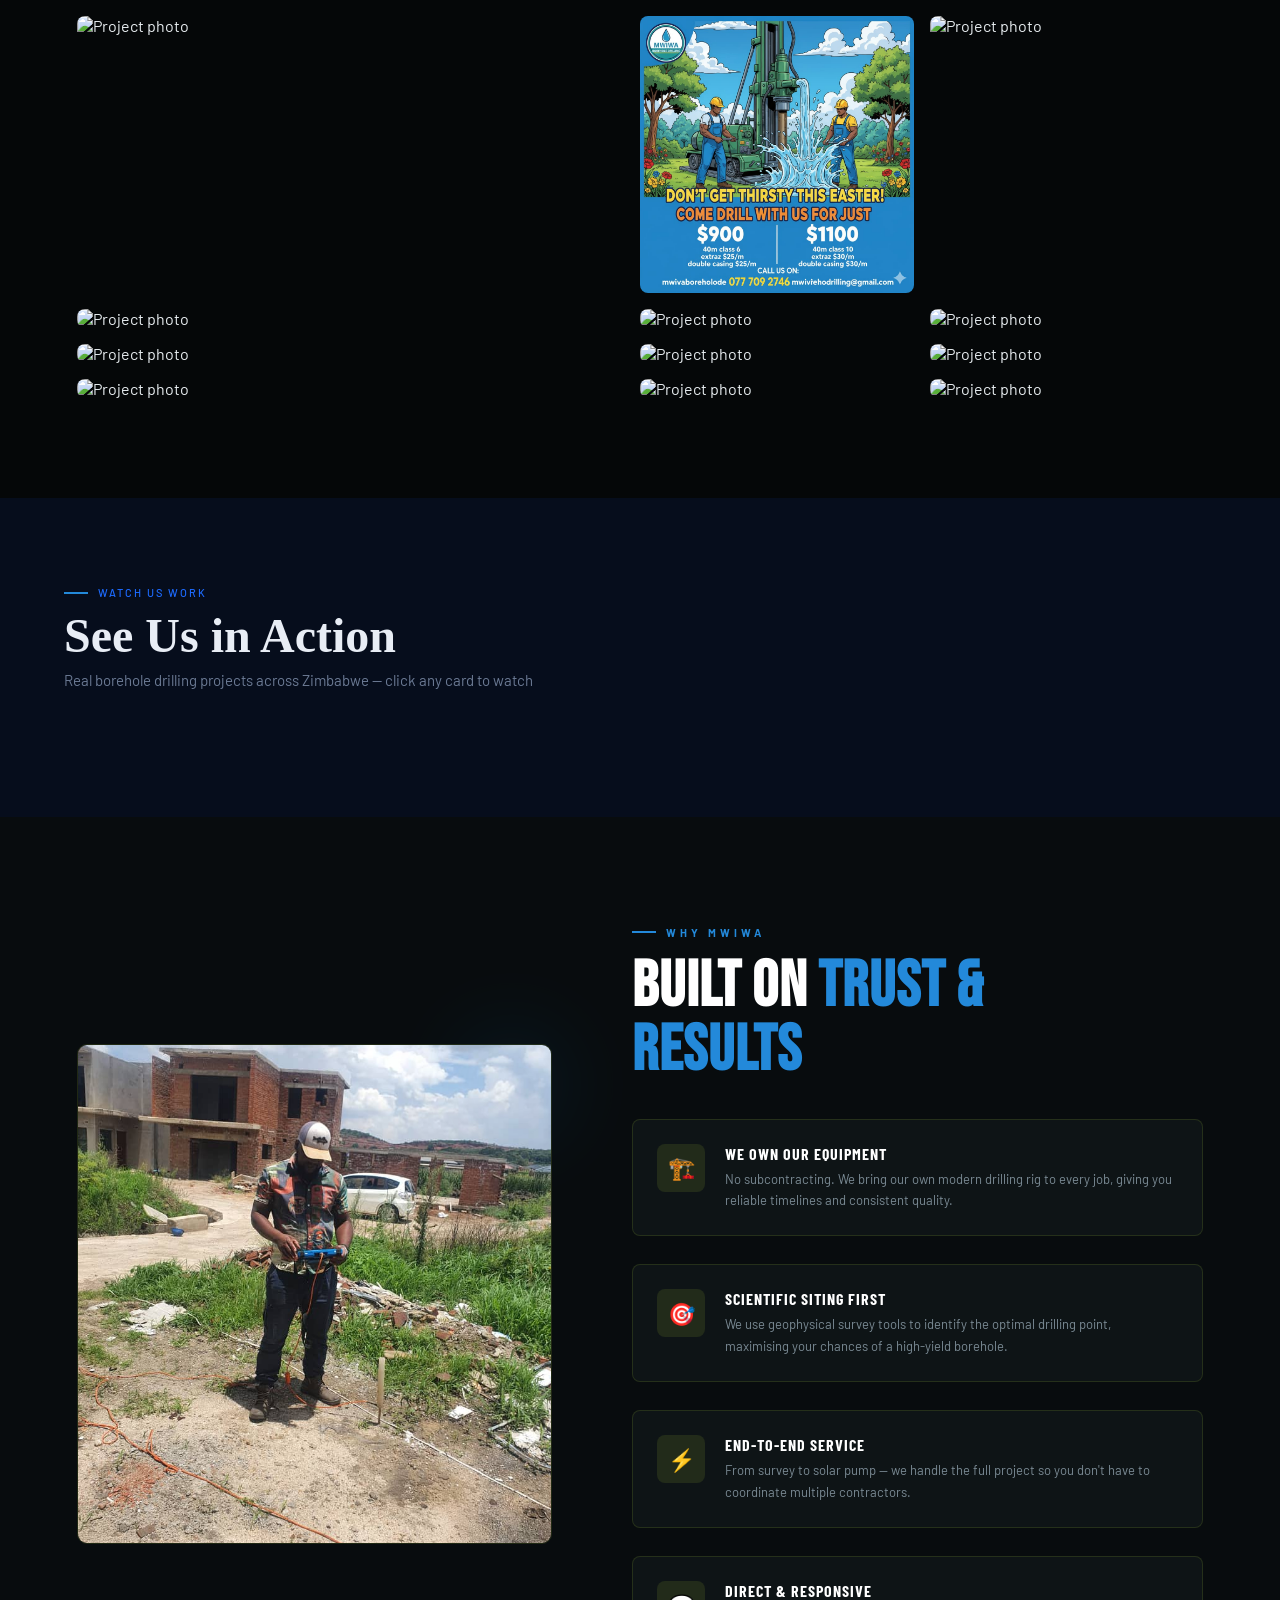
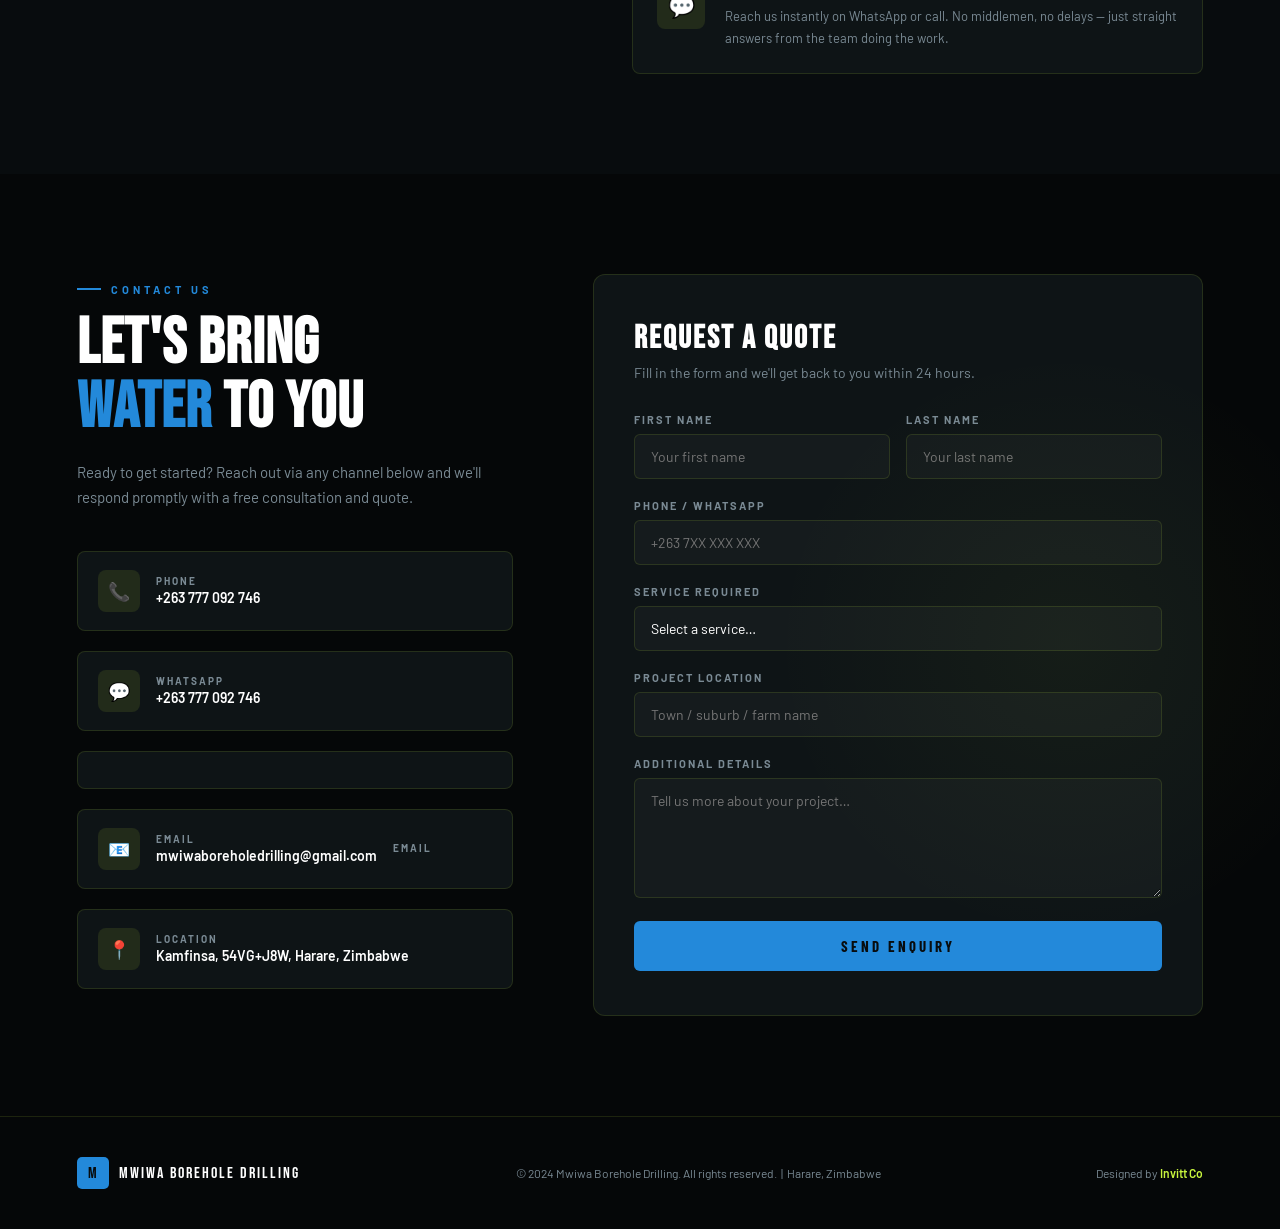
==== commit c0762bcb: "Fix: remove duplicate broken form script block" ====
--- a/index.html
+++ b/index.html
@@ -327,22 +327,6 @@
         else throw new Error(j.message);
       }catch(err){btn.textContent="Failed — try again";btn.style.background="#cc0033";btn.disabled=false;}
       setTimeout(function(){btn.textContent=orig;btn.style.background="";btn.disabled=false;},6000);
-  (function(){
-    var e=document.getElementById("mwiwa-email");
-    if(e) e.textContent="mwiwaboreholedrilling"+"@"+"gmail.com";
-    var form=document.getElementById("contact-form");
-    if(!form) return;
-    form.addEventListener("submit",async function(ev){
-      ev.preventDefault();
-      var btn=form.querySelector(".btn-submit"),orig=btn.textContent;
-      btn.textContent="Sending…"; btn.disabled=true;
-      try{
-        var r=await fetch("https://api.web3forms.com/submit",{method:"POST",body:new FormData(form)});
-        var j=await r.json();
-        if(j.success){btn.textContent="Sent! We'll be in touch.";btn.style.background="#25d366";form.reset();}
-        else throw new Error(j.message);
-      }catch(err){btn.textContent="Failed — try again";btn.style.background="#cc0033";btn.disabled=false;}
-      setTimeout(function(){btn.textContent=orig;btn.style.background="";btn.disabled=false;},6000);
     });
   })();
   </script>
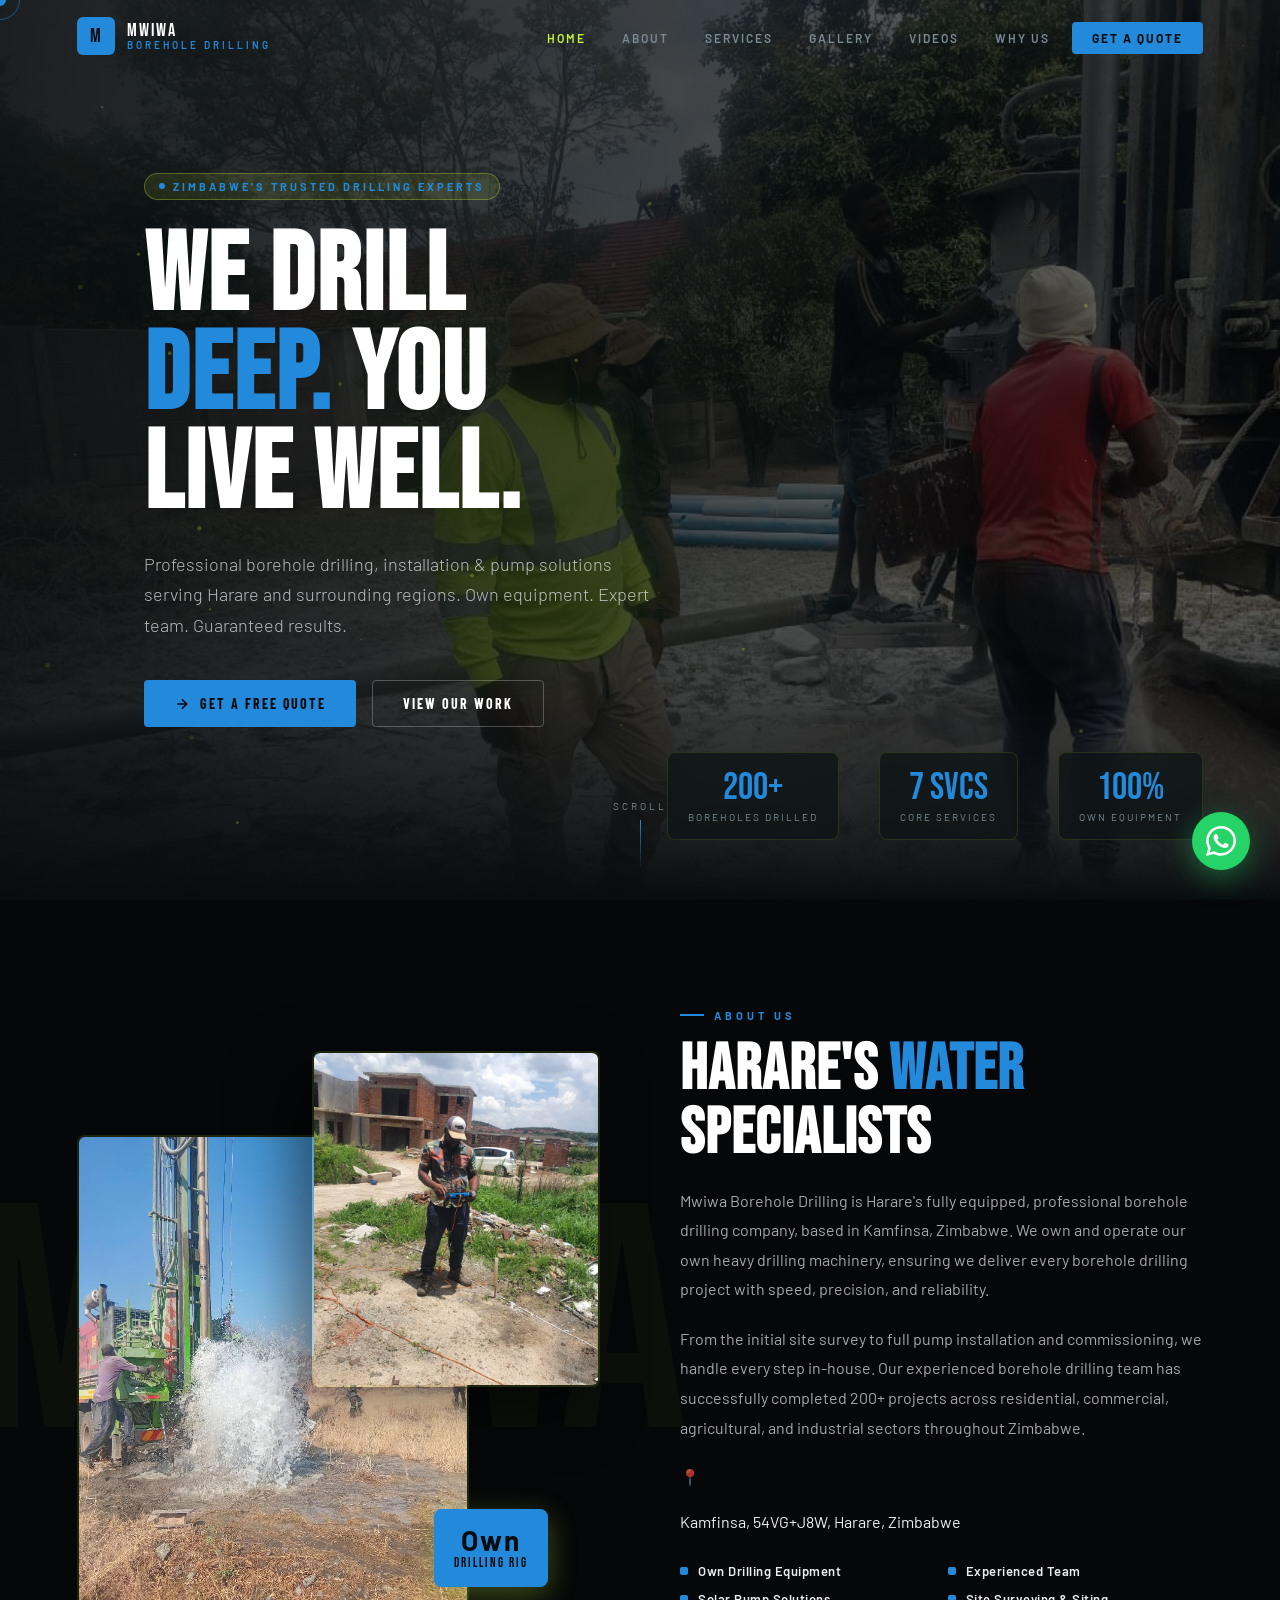
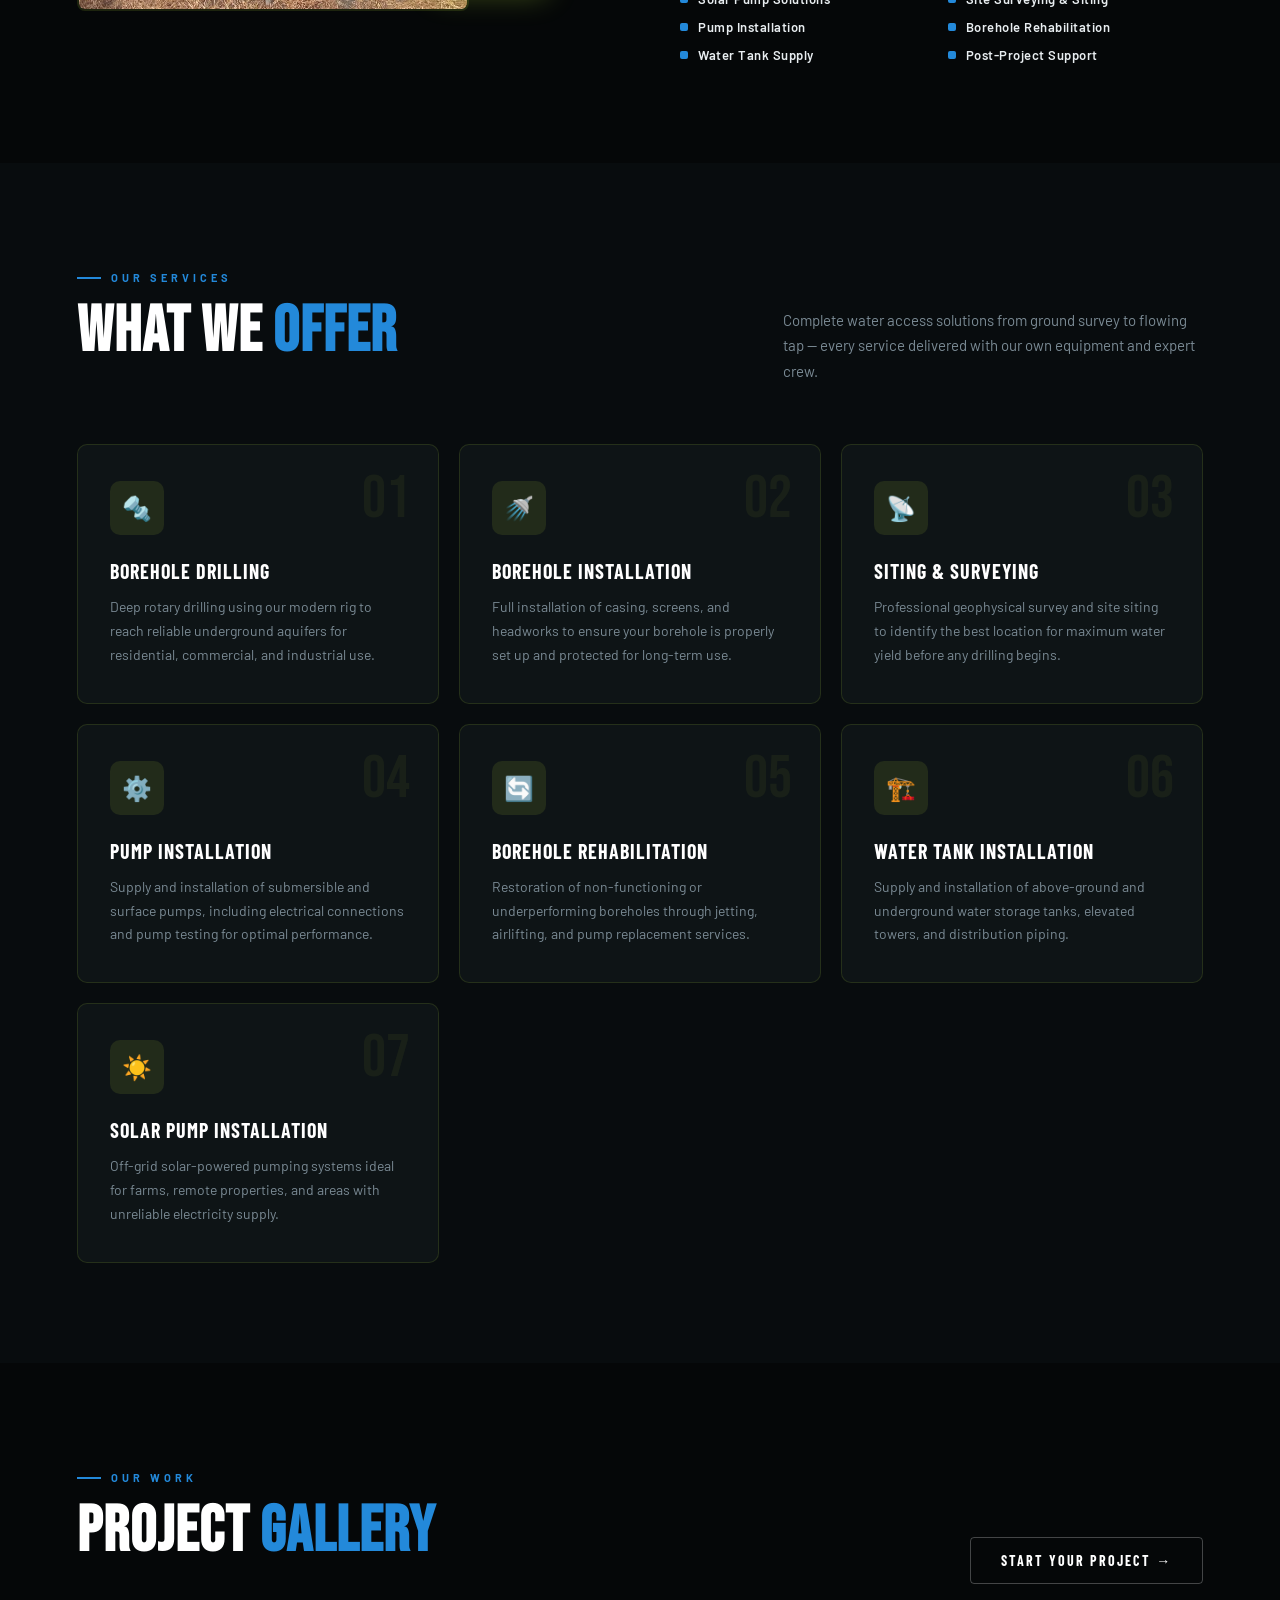
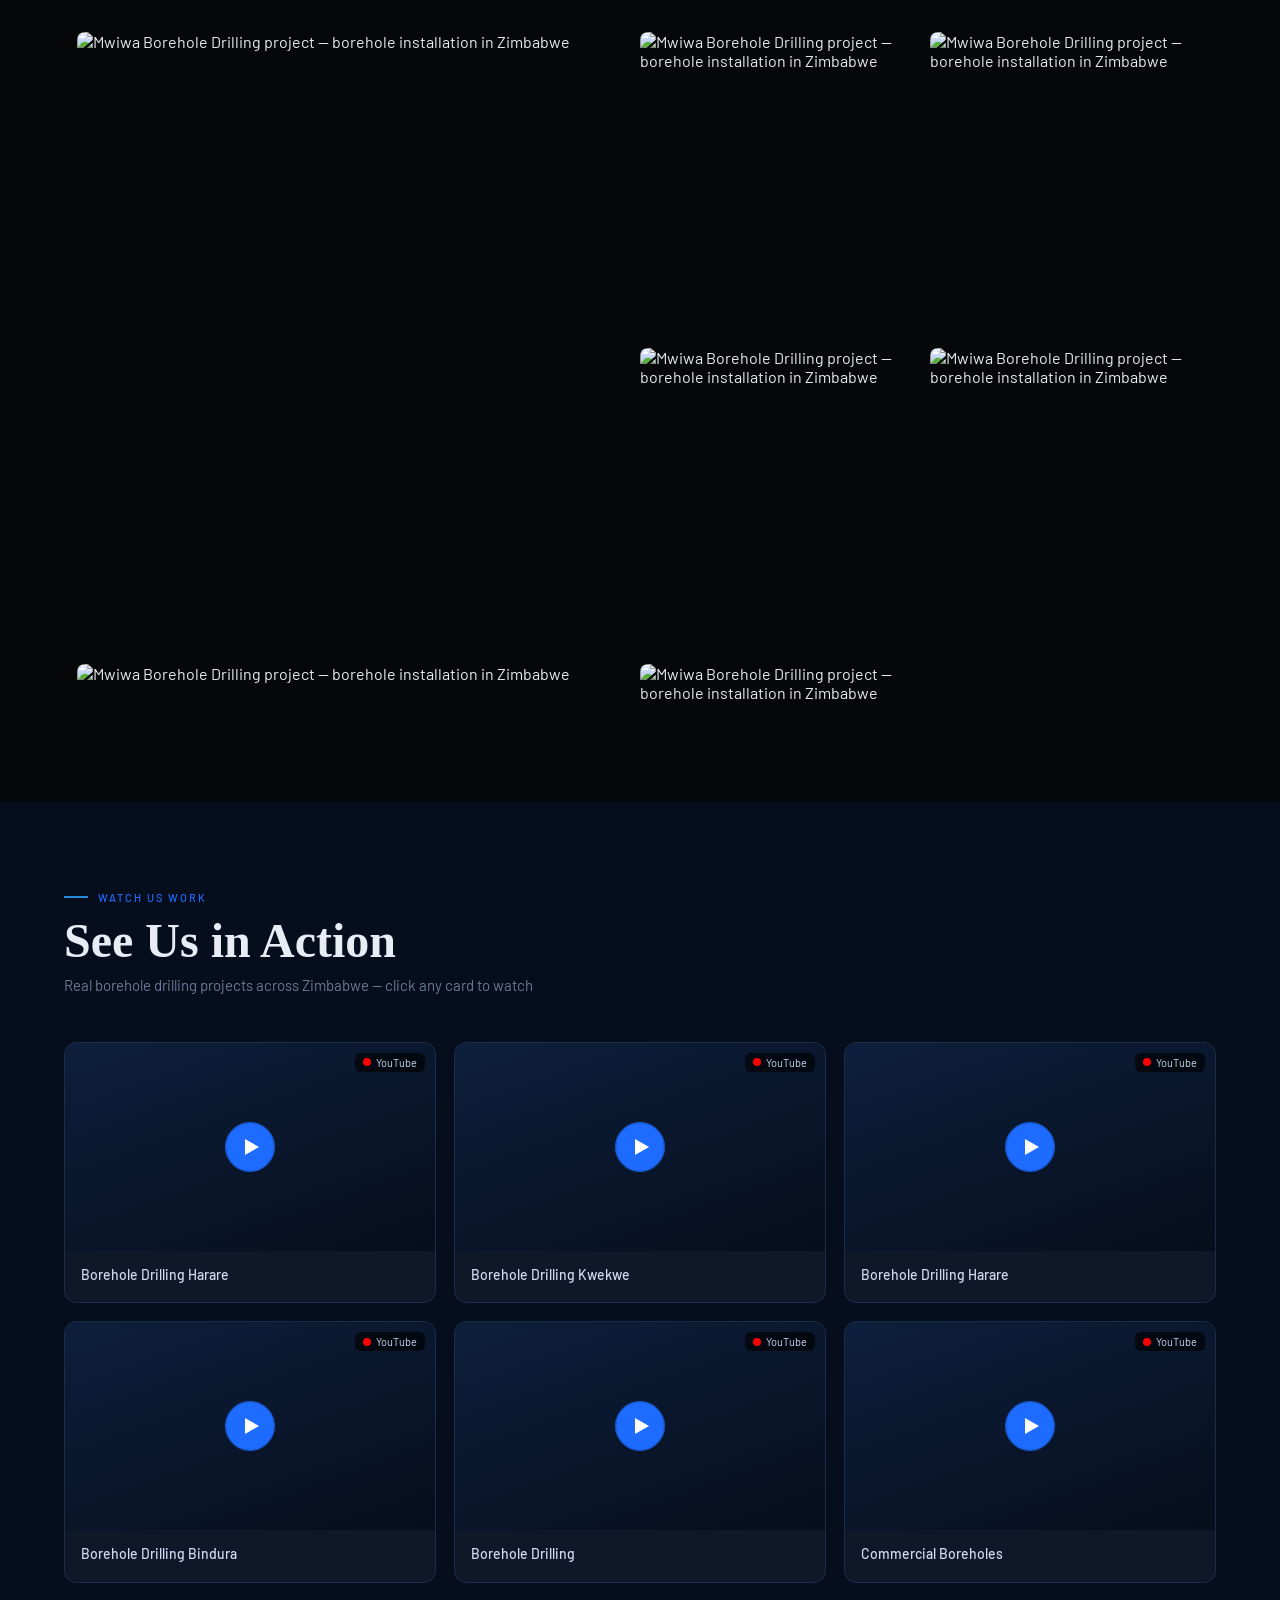
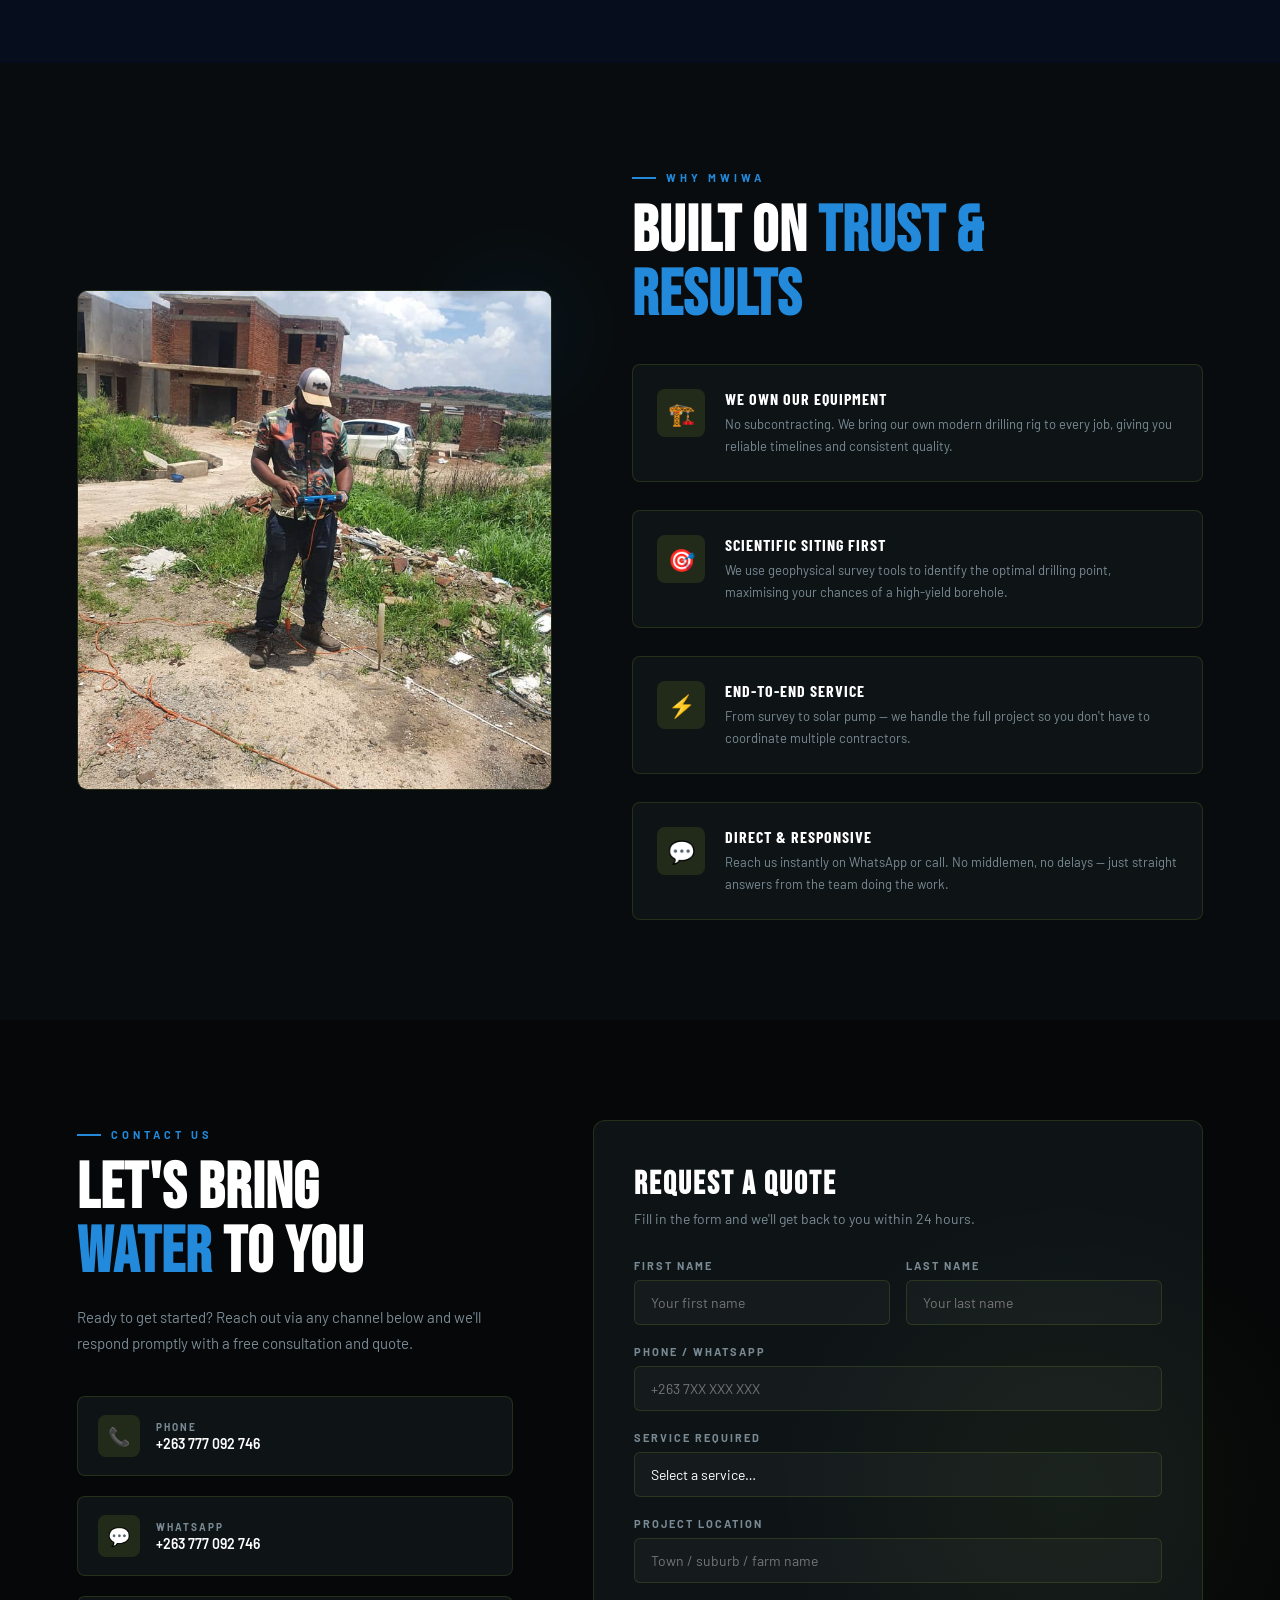
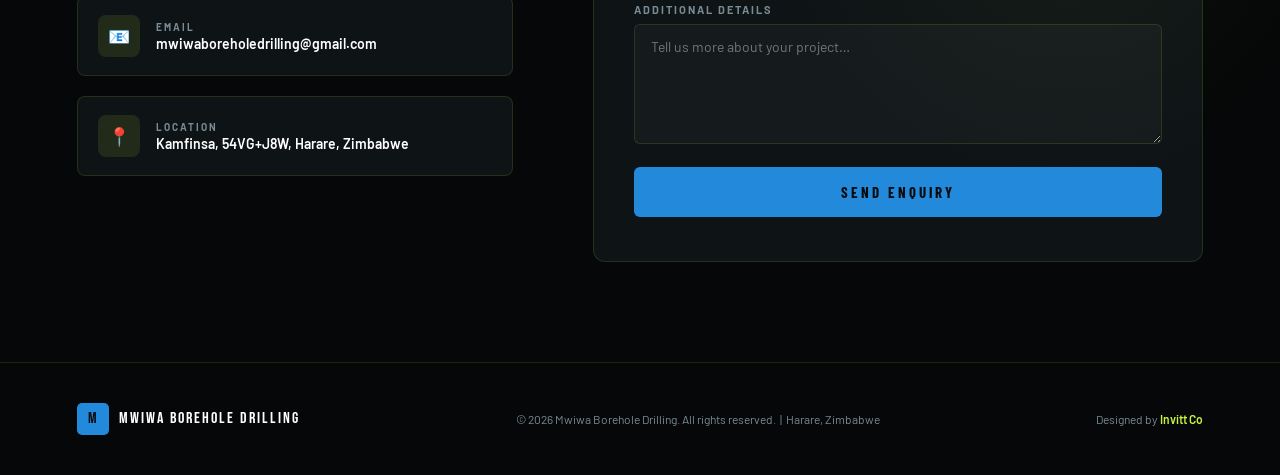
==== commit deabdd38: "SEO: enhanced schema, geo tags, FAQ markup, robots.txt, fixed HTML bugs" ====
--- a/index.html
+++ b/index.html
@@ -5,17 +5,26 @@
   <meta name="viewport" content="width=device-width, initial-scale=1.0" />
   <title>Mwiwa Borehole Drilling | Professional Borehole Drilling in Harare, Zimbabwe</title>
   <meta name="description" content="Mwiwa Borehole Drilling — Harare's trusted borehole drilling company. Professional drilling, pump installation, solar solutions and water testing across Zimbabwe. Get a free quote today." />
-  <meta name="keywords" content="borehole drilling Harare, borehole drilling Zimbabwe, borehole installation Harare, water borehole Zimbabwe, pump installation Harare, solar borehole Zimbabwe, borehole company Harare, water drilling Zimbabwe" />
+  <meta name="keywords" content="borehole drilling Harare, borehole drilling Zimbabwe, borehole installation Harare, water borehole Zimbabwe, pump installation Harare, solar borehole Zimbabwe, borehole company Harare, water drilling Zimbabwe, borehole rehabilitation Zimbabwe, geophysical survey Zimbabwe, solar pump installation Zimbabwe, water tank installation Harare" />
   <meta name="author" content="Mwiwa Borehole Drilling" />
-  <meta name="robots" content="index, follow" />
+  <meta name="robots" content="index, follow, max-snippet:-1, max-image-preview:large, max-video-preview:-1" />
   <link rel="canonical" href="https://www.mwiwaboreholedrilling.co.zw/" />
+
+  <!-- Geo / Local SEO -->
+  <meta name="geo.region" content="ZW-HA" />
+  <meta name="geo.placename" content="Harare, Zimbabwe" />
+  <meta name="geo.position" content="-17.8252;31.0335" />
+  <meta name="ICBM" content="-17.8252, 31.0335" />
 
   <!-- Open Graph / WhatsApp / Facebook -->
   <meta property="og:type" content="website" />
   <meta property="og:url" content="https://www.mwiwaboreholedrilling.co.zw/" />
   <meta property="og:title" content="Mwiwa Borehole Drilling | Professional Borehole Drilling in Harare" />
   <meta property="og:description" content="Harare's trusted borehole drilling company. Professional drilling, pump installation &amp; solar solutions across Zimbabwe." />
-  <meta property="og:image" content="https://www.mwiwaboreholedrilling.co.zw/img1.jpeg" />
+  <meta property="og:image" content="https://www.mwiwaboreholedrilling.co.zw/images/img1.jpeg" />
+  <meta property="og:image:width" content="1200" />
+  <meta property="og:image:height" content="630" />
+  <meta property="og:image:alt" content="Mwiwa Borehole Drilling team operating drilling rig in Harare, Zimbabwe" />
   <meta property="og:locale" content="en_ZW" />
   <meta property="og:site_name" content="Mwiwa Borehole Drilling" />
 
@@ -24,35 +33,157 @@
   <meta name="twitter:url" content="https://www.mwiwaboreholedrilling.co.zw/" />
   <meta name="twitter:title" content="Mwiwa Borehole Drilling | Professional Borehole Drilling in Harare" />
   <meta name="twitter:description" content="Harare's trusted borehole drilling company. Professional drilling, pump installation &amp; solar solutions across Zimbabwe." />
-  <meta name="twitter:image" content="https://www.mwiwaboreholedrilling.co.zw/img1.jpeg" />
-
-  <!-- Local Business Schema -->
+  <meta name="twitter:image" content="https://www.mwiwaboreholedrilling.co.zw/images/img1.jpeg" />
+  <meta name="twitter:image:alt" content="Mwiwa Borehole Drilling team operating drilling rig in Harare, Zimbabwe" />
+
+  <!-- Enhanced LocalBusiness Schema -->
   <script type="application/ld+json">
   {
     "@context": "https://schema.org",
     "@type": "LocalBusiness",
     "name": "Mwiwa Borehole Drilling",
     "url": "https://www.mwiwaboreholedrilling.co.zw",
-    "image": "https://www.mwiwaboreholedrilling.co.zw/img1.jpeg",
-    "description": "Professional borehole drilling, pump installation, solar solutions and water testing in Harare and across Zimbabwe.",
+    "image": "https://www.mwiwaboreholedrilling.co.zw/images/img1.jpeg",
+    "logo": "https://www.mwiwaboreholedrilling.co.zw/favicon.svg",
+    "description": "Professional borehole drilling, pump installation, solar solutions and water testing in Harare and across Zimbabwe. Over 200 completed projects. Own drilling equipment.",
     "telephone": "+263777092746",
+    "email": "mwiwaboreholedrilling@gmail.com",
+    "priceRange": "$$",
     "address": {
       "@type": "PostalAddress",
+      "streetAddress": "54VG+J8W Kamfinsa",
       "addressLocality": "Harare",
       "addressCountry": "ZW"
     },
+    "geo": {
+      "@type": "GeoCoordinates",
+      "latitude": -17.8252,
+      "longitude": 31.0335
+    },
+    "hasMap": "https://maps.google.com/?q=Kamfinsa+Harare+Zimbabwe",
     "areaServed": {
       "@type": "Country",
       "name": "Zimbabwe"
     },
-    "serviceType": ["Borehole Drilling", "Pump Installation", "Solar Borehole Systems", "Water Testing", "Borehole Casing", "Borehole Rehabilitation"]
+    "openingHours": "Mo-Fr 07:00-17:00",
+    "contactPoint": {
+      "@type": "ContactPoint",
+      "telephone": "+263777092746",
+      "contactType": "customer service",
+      "contactOption": "TollFree",
+      "availableLanguage": "English"
+    },
+    "serviceType": [
+      "Borehole Drilling",
+      "Pump Installation",
+      "Solar Borehole Systems",
+      "Water Testing",
+      "Borehole Casing",
+      "Borehole Rehabilitation",
+      "Water Tank Installation",
+      "Geophysical Site Survey"
+    ],
+    "hasOfferCatalog": {
+      "@type": "OfferCatalog",
+      "name": "Borehole Drilling Services",
+      "itemListElement": [
+        { "@type": "Offer", "itemOffered": { "@type": "Service", "name": "Borehole Drilling", "description": "Deep rotary drilling using modern rig to reach reliable underground aquifers for residential, commercial, and industrial use." } },
+        { "@type": "Offer", "itemOffered": { "@type": "Service", "name": "Borehole Installation", "description": "Full installation of casing, screens, and headworks for long-term borehole performance." } },
+        { "@type": "Offer", "itemOffered": { "@type": "Service", "name": "Siting & Surveying", "description": "Professional geophysical survey to identify the best drilling location for maximum water yield." } },
+        { "@type": "Offer", "itemOffered": { "@type": "Service", "name": "Pump Installation", "description": "Supply and installation of submersible and surface pumps with electrical connections and testing." } },
+        { "@type": "Offer", "itemOffered": { "@type": "Service", "name": "Borehole Rehabilitation", "description": "Restoration of non-functioning boreholes through jetting, airlifting, and pump replacement." } },
+        { "@type": "Offer", "itemOffered": { "@type": "Service", "name": "Water Tank Installation", "description": "Supply and installation of above-ground and underground water storage tanks and distribution piping." } },
+        { "@type": "Offer", "itemOffered": { "@type": "Service", "name": "Solar Pump Installation", "description": "Off-grid solar-powered pumping systems for farms, remote properties, and areas with unreliable electricity." } }
+      ]
+    },
+    "aggregateRating": {
+      "@type": "AggregateRating",
+      "ratingValue": "5",
+      "reviewCount": "50"
+    }
   }
   </script>
-  <link rel="icon" type="image/svg+xml" href="favicon.svg"/>
-  <link rel="shortcut icon" href="favicon.svg"/>
-  <link rel="stylesheet" href="styles.css" />
+
+  <!-- FAQPage Schema -->
+  <script type="application/ld+json">
+  {
+    "@context": "https://schema.org",
+    "@type": "FAQPage",
+    "mainEntity": [
+      {
+        "@type": "Question",
+        "name": "How much does borehole drilling cost in Harare, Zimbabwe?",
+        "acceptedAnswer": {
+          "@type": "Answer",
+          "text": "Borehole drilling costs in Harare vary depending on depth, geology, and the package chosen. Mwiwa Borehole Drilling provides free consultations and quotes — contact us on +263 777 092 746 for an accurate estimate for your specific site."
+        }
+      },
+      {
+        "@type": "Question",
+        "name": "How long does it take to drill a borehole in Zimbabwe?",
+        "acceptedAnswer": {
+          "@type": "Answer",
+          "text": "Drilling a borehole typically takes 1–3 days depending on the depth and ground conditions. Mwiwa Borehole Drilling owns its own rig, so there are no delays waiting for equipment, keeping your project on schedule."
+        }
+      },
+      {
+        "@type": "Question",
+        "name": "Does Mwiwa Borehole Drilling operate outside Harare?",
+        "acceptedAnswer": {
+          "@type": "Answer",
+          "text": "Yes. While based in Kamfinsa, Harare, Mwiwa Borehole Drilling serves clients across Zimbabwe, including residential, commercial, agricultural, and industrial projects nationwide."
+        }
+      },
+      {
+        "@type": "Question",
+        "name": "Do you offer solar-powered borehole pump installation?",
+        "acceptedAnswer": {
+          "@type": "Answer",
+          "text": "Yes. Mwiwa Borehole Drilling installs off-grid solar-powered pumping systems, ideal for farms, remote properties, and areas with unreliable electricity supply in Zimbabwe."
+        }
+      },
+      {
+        "@type": "Question",
+        "name": "Can you rehabilitate an existing borehole?",
+        "acceptedAnswer": {
+          "@type": "Answer",
+          "text": "Yes. We offer full borehole rehabilitation services including jetting, airlifting, screen replacement, and pump replacement to restore non-functioning or underperforming boreholes."
+        }
+      }
+    ]
+  }
+  </script>
+
+  <!-- BreadcrumbList Schema -->
+  <script type="application/ld+json">
+  {
+    "@context": "https://schema.org",
+    "@type": "BreadcrumbList",
+    "itemListElement": [
+      { "@type": "ListItem", "position": 1, "name": "Home", "item": "https://www.mwiwaboreholedrilling.co.zw/" },
+      { "@type": "ListItem", "position": 2, "name": "Services", "item": "https://www.mwiwaboreholedrilling.co.zw/#services" },
+      { "@type": "ListItem", "position": 3, "name": "Contact", "item": "https://www.mwiwaboreholedrilling.co.zw/#contact" }
+    ]
+  }
+  </script>
+
+  <link rel="icon" type="image/svg+xml" href="favicon.svg" />
+  <link rel="shortcut icon" href="favicon.svg" />
+
+  <!-- DNS Prefetch & Preconnect -->
+  <link rel="dns-prefetch" href="//fonts.googleapis.com" />
+  <link rel="dns-prefetch" href="//fonts.gstatic.com" />
+  <link rel="dns-prefetch" href="//api.web3forms.com" />
+  <link rel="dns-prefetch" href="//www.youtube.com" />
+  <link rel="dns-prefetch" href="//i.ytimg.com" />
   <link rel="preconnect" href="https://fonts.googleapis.com" />
   <link rel="preconnect" href="https://fonts.gstatic.com" crossorigin />
+
+  <!-- Preload hero image (LCP) -->
+  <link rel="preload" as="image" href="images/img1.jpeg" />
+
+  <link rel="stylesheet" href="styles.css" />
+
   <style>
   .videos-section{padding:80px 5%;background:#060d1c;}
   .videos-section .section-tag{font-size:11px;letter-spacing:.18em;text-transform:uppercase;color:#1d6bff;font-weight:500;margin-bottom:.5rem;}
@@ -96,14 +227,18 @@
   </style>
 </head>
 <body>
-  <div class="cursor"></div>
-  <div class="cursor-follower"></div>
-  <a href="https://wa.me/263777092746" target="_blank" class="whatsapp-float" aria-label="WhatsApp">
-    <svg xmlns="http://www.w3.org/2000/svg" width="30" height="30" fill="white" viewBox="0 0 24 24"><path d="M20.52 3.449C18.24 1.245 15.24 0 12.045 0 5.463 0 .104 5.334.101 11.893c0 2.096.549 4.14 1.595 5.945L0 24l6.335-1.652c1.746.943 3.71 1.444 5.71 1.447h.006c6.585 0 11.946-5.336 11.949-11.896 0-3.176-1.24-6.165-3.48-8.45zM12.045 21.785h-.004c-1.774 0-3.513-.477-5.031-1.378l-.361-.214-3.741.975.997-3.648-.235-.374a9.86 9.86 0 0 1-1.51-5.26c.002-5.45 4.437-9.884 9.893-9.884 2.64 0 5.122 1.03 6.988 2.898a9.825 9.825 0 0 1 2.892 6.994c-.003 5.45-4.437 9.884-9.888 9.884m5.43-7.403c-.297-.149-1.758-.868-2.031-.967-.272-.099-.47-.148-.669.148-.198.297-.768.967-.941 1.165-.173.198-.347.222-.644.074-.297-.149-1.255-.462-2.39-1.475-.883-.788-1.48-1.761-1.653-2.059-.173-.297-.018-.458.13-.606.134-.133.297-.347.446-.521.151-.172.2-.296.3-.495.099-.198.05-.372-.025-.521-.075-.148-.669-1.611-.916-2.206-.241-.579-.486-.501-.669-.51l-.57-.01c-.198 0-.52.074-.792.372s-1.04 1.016-1.04 2.479 1.065 2.876 1.213 3.074c.149.198 2.095 3.2 5.076 4.487.709.306 1.263.489 1.694.626.712.226 1.36.194 1.872.118.571-.085 1.758-.719 2.006-1.413.248-.695.248-1.29.173-1.414-.074-.124-.272-.198-.57-.347"/></svg>
+  <div class="cursor" aria-hidden="true"></div>
+  <div class="cursor-follower" aria-hidden="true"></div>
+
+  <!-- WhatsApp Float -->
+  <a href="https://wa.me/263777092746" target="_blank" rel="noopener noreferrer" class="whatsapp-float" aria-label="Chat with Mwiwa Borehole Drilling on WhatsApp">
+    <svg xmlns="http://www.w3.org/2000/svg" width="30" height="30" fill="white" viewBox="0 0 24 24" aria-hidden="true"><path d="M20.52 3.449C18.24 1.245 15.24 0 12.045 0 5.463 0 .104 5.334.101 11.893c0 2.096.549 4.14 1.595 5.945L0 24l6.335-1.652c1.746.943 3.71 1.444 5.71 1.447h.006c6.585 0 11.946-5.336 11.949-11.896 0-3.176-1.24-6.165-3.48-8.45zM12.045 21.785h-.004c-1.774 0-3.513-.477-5.031-1.378l-.361-.214-3.741.975.997-3.648-.235-.374a9.86 9.86 0 0 1-1.51-5.26c.002-5.45 4.437-9.884 9.893-9.884 2.64 0 5.122 1.03 6.988 2.898a9.825 9.825 0 0 1 2.892 6.994c-.003 5.45-4.437 9.884-9.888 9.884m5.43-7.403c-.297-.149-1.758-.868-2.031-.967-.272-.099-.47-.148-.669.148-.198.297-.768.967-.941 1.165-.173.198-.347.222-.644.074-.297-.149-1.255-.462-2.39-1.475-.883-.788-1.48-1.761-1.653-2.059-.173-.297-.018-.458.13-.606.134-.133.297-.347.446-.521.151-.172.2-.296.3-.495.099-.198.05-.372-.025-.521-.075-.148-.669-1.611-.916-2.206-.241-.579-.486-.501-.669-.51l-.57-.01c-.198 0-.52.074-.792.372s-1.04 1.016-1.04 2.479 1.065 2.876 1.213 3.074c.149.198 2.095 3.2 5.076 4.487.709.306 1.263.489 1.694.626.712.226 1.36.194 1.872.118.571-.085 1.758-.719 2.006-1.413.248-.695.248-1.29.173-1.414-.074-.124-.272-.198-.57-.347"/></svg>
   </a>
-  <nav>
-    <a href="#home" class="nav-logo">
-      <div class="logo-mark">M</div>
+
+  <!-- Navigation -->
+  <nav role="navigation" aria-label="Main navigation">
+    <a href="#home" class="nav-logo" aria-label="Mwiwa Borehole Drilling — home">
+      <div class="logo-mark" aria-hidden="true">M</div>
       <div class="logo-text"><span>Mwiwa</span><span>Borehole Drilling</span></div>
     </a>
     <ul class="nav-links">
@@ -115,37 +250,52 @@
       <li><a href="#why">Why Us</a></li>
       <li><a href="#contact" class="nav-cta">Get a Quote</a></li>
     </ul>
-    <div class="hamburger"><span></span><span></span><span></span></div>
+    <button class="hamburger" aria-label="Toggle mobile menu" aria-expanded="false">
+      <span></span><span></span><span></span>
+    </button>
   </nav>
-  <section id="home">
-    <div class="hero-bg"></div>
-    <div class="hero-overlay"></div>
-    <div class="hero-overlay-bottom"></div>
-    <canvas id="particles" style="position:absolute;inset:0;z-index:1;pointer-events:none;opacity:0.6;"></canvas>
+
+  <!-- Hero -->
+  <section id="home" aria-label="Hero — Mwiwa Borehole Drilling">
+    <div class="hero-bg" role="img" aria-label="Borehole drilling rig in operation, Harare Zimbabwe"></div>
+    <div class="hero-overlay" aria-hidden="true"></div>
+    <div class="hero-overlay-bottom" aria-hidden="true"></div>
+    <canvas id="particles" style="position:absolute;inset:0;z-index:1;pointer-events:none;opacity:0.6;" aria-hidden="true"></canvas>
     <div class="hero-content">
       <div class="hero-tag">Zimbabwe's Trusted Drilling Experts</div>
       <h1 class="hero-title">We Drill<br><span class="accent">Deep.</span> You<br>Live Well.</h1>
       <p class="hero-sub">Professional borehole drilling, installation &amp; pump solutions serving Harare and surrounding regions. Own equipment. Expert team. Guaranteed results.</p>
       <div class="hero-actions">
-        <a href="#contact" class="btn-primary">
-          <svg width="16" height="16" fill="none" stroke="currentColor" stroke-width="2.5" viewBox="0 0 24 24"><path d="M5 12h14M12 5l7 7-7 7"/></svg>
+        <a href="#contact" class="btn-primary" aria-label="Get a free borehole drilling quote">
+          <svg width="16" height="16" fill="none" stroke="currentColor" stroke-width="2.5" viewBox="0 0 24 24" aria-hidden="true"><path d="M5 12h14M12 5l7 7-7 7"/></svg>
           Get a Free Quote
         </a>
-        <a href="#gallery" class="btn-ghost">View Our Work</a>
-      </div>
-    </div>
-    <div class="hero-stats">
-      <div class="stat-item"><div class="stat-num"><span data-target="200" data-suffix="+">0+</span></div><div class="stat-label">Boreholes Drilled</div></div>
-      <div class="stat-item"><div class="stat-num"><span data-target="7" data-suffix=" Svcs">0 Svcs</span></div><div class="stat-label">Core Services</div></div>
-      <div class="stat-item"><div class="stat-num"><span data-target="100" data-suffix="%">0%</span></div><div class="stat-label">Own Equipment</div></div>
-    </div>
-    <div class="scroll-indicator"><span>Scroll</span><div class="scroll-line"></div></div>
+        <a href="#gallery" class="btn-ghost" aria-label="View our borehole drilling project gallery">View Our Work</a>
+      </div>
+    </div>
+    <div class="hero-stats" aria-label="Key statistics">
+      <div class="stat-item">
+        <div class="stat-num"><span data-target="200" data-suffix="+">0+</span></div>
+        <div class="stat-label">Boreholes Drilled</div>
+      </div>
+      <div class="stat-item">
+        <div class="stat-num"><span data-target="7" data-suffix=" Svcs">0 Svcs</span></div>
+        <div class="stat-label">Core Services</div>
+      </div>
+      <div class="stat-item">
+        <div class="stat-num"><span data-target="100" data-suffix="%">0%</span></div>
+        <div class="stat-label">Own Equipment</div>
+      </div>
+    </div>
+    <div class="scroll-indicator" aria-hidden="true"><span>Scroll</span><div class="scroll-line"></div></div>
   </section>
-  <section id="about">
+
+  <!-- About -->
+  <section id="about" aria-label="About Mwiwa Borehole Drilling">
     <div class="about-grid">
       <div class="about-images reveal-left">
-        <img src="images/img1.jpeg" alt="Mwiwa team at work" class="about-img-main" />
-        <img src="images/img2.jpeg" alt="Borehole survey and siting" class="about-img-secondary" />
+        <img src="images/img1.jpeg" alt="Mwiwa Borehole Drilling team operating a drilling rig on a residential project in Harare, Zimbabwe" class="about-img-main" width="600" height="450" loading="lazy" />
+        <img src="images/img2.jpeg" alt="Mwiwa technician conducting geophysical borehole survey and siting in Zimbabwe" class="about-img-secondary" width="400" height="300" loading="lazy" />
         <div class="about-img-badge"><span>Own</span>DRILLING RIG</div>
       </div>
       <div class="about-text reveal-right">
@@ -153,7 +303,7 @@
         <h2 class="section-title">Harare's <span style="color:var(--lime)">Water</span> Specialists</h2>
         <p>Mwiwa Borehole Drilling is Harare's fully equipped, professional borehole drilling company, based in Kamfinsa, Zimbabwe. We own and operate our own heavy drilling machinery, ensuring we deliver every borehole drilling project with speed, precision, and reliability.</p>
         <p>From the initial site survey to full pump installation and commissioning, we handle every step in-house. Our experienced borehole drilling team has successfully completed 200+ projects across residential, commercial, agricultural, and industrial sectors throughout Zimbabwe.</p>
-        <p>📍 &nbsp;Kamfinsa, 54VG+J8W, Harare, Zimbabwe</p>
+        <p>📍 &nbsp;<address style="display:inline;font-style:normal;">Kamfinsa, 54VG+J8W, Harare, Zimbabwe</address></p>
         <div class="about-highlights">
           <div class="highlight-item">Own Drilling Equipment</div>
           <div class="highlight-item">Experienced Team</div>
@@ -167,7 +317,9 @@
       </div>
     </div>
   </section>
-  <section id="services">
+
+  <!-- Services -->
+  <section id="services" aria-label="Our borehole drilling services">
     <div class="services-header">
       <div>
         <div class="section-tag reveal">Our Services</div>
@@ -176,31 +328,72 @@
       <p class="services-desc reveal">Complete water access solutions from ground survey to flowing tap — every service delivered with our own equipment and expert crew.</p>
     </div>
     <div class="services-grid">
-      <div class="service-card reveal"><div class="service-num">01</div><div class="service-icon">🔩</div><div class="service-title">Borehole Drilling</div><p class="service-desc">Deep rotary drilling using our modern rig to reach reliable underground aquifers for residential, commercial, and industrial use.</p></div>
-      <div class="service-card reveal"><div class="service-num">02</div><div class="service-icon">🚿</div><div class="service-title">Borehole Installation</div><p class="service-desc">Full installation of casing, screens, and headworks to ensure your borehole is properly set up and protected for long-term use.</p></div>
-      <div class="service-card reveal"><div class="service-num">03</div><div class="service-icon">📡</div><div class="service-title">Siting &amp; Surveying</div><p class="service-desc">Professional geophysical survey and site siting to identify the best location for maximum water yield before any drilling begins.</p></div>
-      <div class="service-card reveal"><div class="service-num">04</div><div class="service-icon">⚙️</div><div class="service-title">Pump Installation</div><p class="service-desc">Supply and installation of submersible and surface pumps, including electrical connections and pump testing for optimal performance.</p></div>
-      <div class="service-card reveal"><div class="service-num">05</div><div class="service-icon">🔄</div><div class="service-title">Borehole Rehabilitation</div><p class="service-desc">Restoration of non-functioning or underperforming boreholes through jetting, airlifting, and pump replacement services.</p></div>
-      <div class="service-card reveal"><div class="service-num">06</div><div class="service-icon">🏗️</div><div class="service-title">Water Tank Installation</div><p class="service-desc">Supply and installation of above-ground and underground water storage tanks, elevated towers, and distribution piping.</p></div>
-      <div class="service-card reveal"><div class="service-num">07</div><div class="service-icon">☀️</div><div class="service-title">Solar Pump Installation</div><p class="service-desc">Off-grid solar-powered pumping systems ideal for farms, remote properties, and areas with unreliable electricity supply.</p></div>
+      <article class="service-card reveal">
+        <div class="service-num">01</div>
+        <div class="service-icon" aria-hidden="true">🔩</div>
+        <h3 class="service-title">Borehole Drilling</h3>
+        <p class="service-desc">Deep rotary drilling using our modern rig to reach reliable underground aquifers for residential, commercial, and industrial use.</p>
+      </article>
+      <article class="service-card reveal">
+        <div class="service-num">02</div>
+        <div class="service-icon" aria-hidden="true">🚿</div>
+        <h3 class="service-title">Borehole Installation</h3>
+        <p class="service-desc">Full installation of casing, screens, and headworks to ensure your borehole is properly set up and protected for long-term use.</p>
+      </article>
+      <article class="service-card reveal">
+        <div class="service-num">03</div>
+        <div class="service-icon" aria-hidden="true">📡</div>
+        <h3 class="service-title">Siting &amp; Surveying</h3>
+        <p class="service-desc">Professional geophysical survey and site siting to identify the best location for maximum water yield before any drilling begins.</p>
+      </article>
+      <article class="service-card reveal">
+        <div class="service-num">04</div>
+        <div class="service-icon" aria-hidden="true">⚙️</div>
+        <h3 class="service-title">Pump Installation</h3>
+        <p class="service-desc">Supply and installation of submersible and surface pumps, including electrical connections and pump testing for optimal performance.</p>
+      </article>
+      <article class="service-card reveal">
+        <div class="service-num">05</div>
+        <div class="service-icon" aria-hidden="true">🔄</div>
+        <h3 class="service-title">Borehole Rehabilitation</h3>
+        <p class="service-desc">Restoration of non-functioning or underperforming boreholes through jetting, airlifting, and pump replacement services.</p>
+      </article>
+      <article class="service-card reveal">
+        <div class="service-num">06</div>
+        <div class="service-icon" aria-hidden="true">🏗️</div>
+        <h3 class="service-title">Water Tank Installation</h3>
+        <p class="service-desc">Supply and installation of above-ground and underground water storage tanks, elevated towers, and distribution piping.</p>
+      </article>
+      <article class="service-card reveal">
+        <div class="service-num">07</div>
+        <div class="service-icon" aria-hidden="true">☀️</div>
+        <h3 class="service-title">Solar Pump Installation</h3>
+        <p class="service-desc">Off-grid solar-powered pumping systems ideal for farms, remote properties, and areas with unreliable electricity supply.</p>
+      </article>
     </div>
   </section>
-  <section id="gallery">
+
+  <!-- Gallery -->
+  <section id="gallery" aria-label="Project gallery — borehole drilling work across Zimbabwe">
     <div class="gallery-header">
       <div>
         <div class="section-tag reveal">Our Work</div>
         <h2 class="section-title reveal">Project <span style="color:var(--lime)">Gallery</span></h2>
       </div>
-      <a href="#contact" class="btn-ghost reveal" style="align-self:flex-end;">Start Your Project &rarr;</a>
-    </div>
-    <div id="project-gallery" class="gallery-grid"></div>
+      <a href="#contact" class="btn-ghost reveal" style="align-self:flex-end;" aria-label="Start your borehole drilling project">Start Your Project &rarr;</a>
+    </div>
+    <div id="project-gallery" class="gallery-grid" aria-label="Borehole drilling project photos"></div>
   </section>
-  <section class="videos-section" id="videos">
+
+  <!-- Videos -->
+  <section class="videos-section" id="videos" aria-label="Borehole drilling videos from Zimbabwe projects">
     <p class="section-tag reveal">Watch Us Work</p>
     <h2 class="reveal">See Us in Action</h2>
     <p class="section-sub reveal">Real borehole drilling projects across Zimbabwe &mdash; click any card to watch</p>
-    <div class="video-grid" id="video-grid-dynamic"></div>
+    <div class="video-grid" id="video-grid-dynamic" aria-label="YouTube video grid"></div>
   </section>
+
+  <!-- Video Modal -->
   <div id="video-modal" class="video-modal-overlay" role="dialog" aria-modal="true" aria-label="Video player">
     <div class="video-modal-inner">
       <div class="video-modal-header">
@@ -208,58 +401,84 @@
         <button class="video-modal-close" id="video-modal-close" aria-label="Close video">&times;</button>
       </div>
       <div class="video-modal-embed">
-        <iframe id="video-modal-iframe" src="" title="YouTube video player" allow="accelerometer; autoplay; clipboard-write; encrypted-media; gyroscope; picture-in-picture; web-share" allowfullscreen></iframe>
+        <iframe id="video-modal-iframe" src="" title="YouTube video player — Mwiwa Borehole Drilling" allow="accelerometer; autoplay; clipboard-write; encrypted-media; gyroscope; picture-in-picture; web-share" allowfullscreen loading="lazy"></iframe>
       </div>
       <div class="video-modal-footer">
         <span class="video-modal-meta" id="video-modal-meta"></span>
-        <a id="video-modal-yt-link" href="#" target="_blank" rel="noopener" class="video-modal-yt-link">
-          <svg width="13" height="13" viewBox="0 0 24 24" fill="currentColor"><path d="M19.59 6.69a4.83 4.83 0 0 1-3.77-2.75 4.83 4.83 0 0 0-4.33-2.67H6.41A4.41 4.41 0 0 0 2 5.68v12.64A4.41 4.41 0 0 0 6.41 22.7h11.18a4.41 4.41 0 0 0 4.41-4.38V11.1a4.83 4.83 0 0 0-2.41-4.41zM10 15.5v-7l6 3.5z"/></svg>
+        <a id="video-modal-yt-link" href="#" target="_blank" rel="noopener noreferrer" class="video-modal-yt-link">
+          <svg width="13" height="13" viewBox="0 0 24 24" fill="currentColor" aria-hidden="true"><path d="M19.59 6.69a4.83 4.83 0 0 1-3.77-2.75 4.83 4.83 0 0 0-4.33-2.67H6.41A4.41 4.41 0 0 0 2 5.68v12.64A4.41 4.41 0 0 0 6.41 22.7h11.18a4.41 4.41 0 0 0 4.41-4.38V11.1a4.83 4.83 0 0 0-2.41-4.41zM10 15.5v-7l6 3.5z"/></svg>
           Open on YouTube
         </a>
       </div>
     </div>
   </div>
-  <section id="why">
+
+  <!-- Why Mwiwa -->
+  <section id="why" aria-label="Why choose Mwiwa Borehole Drilling">
     <div class="why-grid">
       <div class="why-image reveal-left">
-        <div class="why-image-accent"></div>
-        <img src="images/img2.jpeg" alt="Pure borehole water" />
+        <div class="why-image-accent" aria-hidden="true"></div>
+        <img src="images/img2.jpeg" alt="Clean borehole water flowing from a freshly installed pump in Zimbabwe" width="600" height="500" loading="lazy" />
       </div>
       <div class="reveal-right">
         <div class="section-tag">Why Mwiwa</div>
         <h2 class="section-title">Built on <span style="color:var(--lime)">Trust &amp;<br>Results</span></h2>
         <div class="why-features" style="margin-top:36px;">
-          <div class="why-item"><div class="why-icon">🏗️</div><div><div class="why-item-title">We Own Our Equipment</div><p class="why-item-desc">No subcontracting. We bring our own modern drilling rig to every job, giving you reliable timelines and consistent quality.</p></div></div>
-          <div class="why-item"><div class="why-icon">🎯</div><div><div class="why-item-title">Scientific Siting First</div><p class="why-item-desc">We use geophysical survey tools to identify the optimal drilling point, maximising your chances of a high-yield borehole.</p></div></div>
-          <div class="why-item"><div class="why-icon">⚡</div><div><div class="why-item-title">End-to-End Service</div><p class="why-item-desc">From survey to solar pump &mdash; we handle the full project so you don't have to coordinate multiple contractors.</p></div></div>
-          <div class="why-item"><div class="why-icon">💬</div><div><div class="why-item-title">Direct &amp; Responsive</div><p class="why-item-desc">Reach us instantly on WhatsApp or call. No middlemen, no delays &mdash; just straight answers from the team doing the work.</p></div></div>
+          <div class="why-item">
+            <div class="why-icon" aria-hidden="true">🏗️</div>
+            <div>
+              <h3 class="why-item-title">We Own Our Equipment</h3>
+              <p class="why-item-desc">No subcontracting. We bring our own modern drilling rig to every job, giving you reliable timelines and consistent quality.</p>
+            </div>
+          </div>
+          <div class="why-item">
+            <div class="why-icon" aria-hidden="true">🎯</div>
+            <div>
+              <h3 class="why-item-title">Scientific Siting First</h3>
+              <p class="why-item-desc">We use geophysical survey tools to identify the optimal drilling point, maximising your chances of a high-yield borehole.</p>
+            </div>
+          </div>
+          <div class="why-item">
+            <div class="why-icon" aria-hidden="true">⚡</div>
+            <div>
+              <h3 class="why-item-title">End-to-End Service</h3>
+              <p class="why-item-desc">From survey to solar pump &mdash; we handle the full project so you don't have to coordinate multiple contractors.</p>
+            </div>
+          </div>
+          <div class="why-item">
+            <div class="why-icon" aria-hidden="true">💬</div>
+            <div>
+              <h3 class="why-item-title">Direct &amp; Responsive</h3>
+              <p class="why-item-desc">Reach us instantly on WhatsApp or call. No middlemen, no delays &mdash; just straight answers from the team doing the work.</p>
+            </div>
+          </div>
         </div>
       </div>
     </div>
   </section>
-  <section id="contact">
+
+  <!-- Contact -->
+  <section id="contact" aria-label="Contact Mwiwa Borehole Drilling — get a free quote">
     <div class="contact-layout">
       <div>
         <div class="section-tag reveal">Contact Us</div>
         <h2 class="section-title reveal">Let's Bring<br><span style="color:var(--lime)">Water</span> to You</h2>
         <p class="reveal" style="font-size:15px;color:var(--muted);line-height:1.7;margin-top:12px;margin-bottom:32px;">Ready to get started? Reach out via any channel below and we'll respond promptly with a free consultation and quote.</p>
         <div class="contact-info-items reveal">
-          <a href="tel:+263777092746" class="contact-info-item">
-            <div class="contact-info-icon">📞</div>
+          <a href="tel:+263777092746" class="contact-info-item" aria-label="Call Mwiwa Borehole Drilling">
+            <div class="contact-info-icon" aria-hidden="true">📞</div>
             <div><div class="contact-info-label">Phone</div><div class="contact-info-value">+263 777 092 746</div></div>
           </a>
-          <a href="https://wa.me/263777092746" target="_blank" class="contact-info-item">
-            <div class="contact-info-icon">💬</div>
+          <a href="https://wa.me/263777092746" target="_blank" rel="noopener noreferrer" class="contact-info-item" aria-label="WhatsApp Mwiwa Borehole Drilling">
+            <div class="contact-info-icon" aria-hidden="true">💬</div>
             <div><div class="contact-info-label">WhatsApp</div><div class="contact-info-value">+263 777 092 746</div></div>
           </a>
-          <a href="/cdn-cgi/l/email-protection#1b766c726c7a7974697e7374777e7f6972777772757c5b7c767a727735787476" class="contact-info-item">
-          <a href="/cdn-cgi/l/email-protection#d5b8a2bca2b4b7baa7b0bdbab9b0b1a7bcb9b9bcbbb295b2b8b4bcb9fbb6bab8" class="contact-info-item">
-            <div class="contact-info-icon">📧</div>
-            <div><div class="contact-info-label">Email</div><div class="contact-info-value" id="mwiwa-email"></div></div>
-            <div><div class="contact-info-label">Email</div><div class="contact-info-value" id="mwiwa-email"></div></div>
+          <a href="mailto:mwiwaboreholedrilling@gmail.com" class="contact-info-item" aria-label="Email Mwiwa Borehole Drilling">
+            <div class="contact-info-icon" aria-hidden="true">📧</div>
+            <div><div class="contact-info-label">Email</div><div class="contact-info-value" id="mwiwa-email">mwiwaboreholedrilling@gmail.com</div></div>
           </a>
-          <a href="https://maps.google.com/?q=Kamfinsa+Harare+Zimbabwe" target="_blank" class="contact-info-item">
-            <div class="contact-info-icon">📍</div>
+          <a href="https://maps.google.com/?q=Kamfinsa+Harare+Zimbabwe" target="_blank" rel="noopener noreferrer" class="contact-info-item" aria-label="View Mwiwa Borehole Drilling location on Google Maps">
+            <div class="contact-info-icon" aria-hidden="true">📍</div>
             <div><div class="contact-info-label">Location</div><div class="contact-info-value">Kamfinsa, 54VG+J8W, Harare, Zimbabwe</div></div>
           </a>
         </div>
@@ -267,15 +486,24 @@
       <div class="contact-form reveal-right">
         <h3>Request a Quote</h3>
         <p>Fill in the form and we'll get back to you within 24 hours.</p>
-        <form id="contact-form" novalidate>
-          <input type="hidden" name="access_key" value="da6593fd-5fb4-45bc-8055-e697480ddb54"/>
-          <input type="hidden" name="subject" value="New Enquiry - Mwiwa Borehole Drilling"/>
-          <input type="hidden" name="from_name" value="Mwiwa Borehole Drilling Website"/>
+        <form id="contact-form" novalidate aria-label="Borehole drilling quote request form">
+          <input type="hidden" name="access_key" value="da6593fd-5fb4-45bc-8055-e697480ddb54" />
+          <input type="hidden" name="subject" value="New Enquiry - Mwiwa Borehole Drilling" />
+          <input type="hidden" name="from_name" value="Mwiwa Borehole Drilling Website" />
           <div class="form-row">
-            <div class="form-group"><label for="fname">First Name</label><input type="text" id="fname" name="fname" placeholder="Your first name" required /></div>
-            <div class="form-group"><label for="lname">Last Name</label><input type="text" id="lname" name="lname" placeholder="Your last name" required /></div>
-          </div>
-          <div class="form-group"><label for="phone">Phone / WhatsApp</label><input type="tel" id="phone" name="phone" placeholder="+263 7XX XXX XXX" required /></div>
+            <div class="form-group">
+              <label for="fname">First Name</label>
+              <input type="text" id="fname" name="fname" placeholder="Your first name" required autocomplete="given-name" />
+            </div>
+            <div class="form-group">
+              <label for="lname">Last Name</label>
+              <input type="text" id="lname" name="lname" placeholder="Your last name" required autocomplete="family-name" />
+            </div>
+          </div>
+          <div class="form-group">
+            <label for="phone">Phone / WhatsApp</label>
+            <input type="tel" id="phone" name="phone" placeholder="+263 7XX XXX XXX" required autocomplete="tel" />
+          </div>
           <div class="form-group">
             <label for="service">Service Required</label>
             <select id="service" name="service" required>
@@ -290,136 +518,154 @@
               <option>Full Turnkey Package</option>
             </select>
           </div>
-          <div class="form-group"><label for="location">Project Location</label><input type="text" id="location" name="location" placeholder="Town / suburb / farm name" /></div>
-          <div class="form-group"><label for="message">Additional Details</label><textarea id="message" name="message" placeholder="Tell us more about your project&hellip;"></textarea></div>
+          <div class="form-group">
+            <label for="location">Project Location</label>
+            <input type="text" id="location" name="location" placeholder="Town / suburb / farm name" />
+          </div>
+          <div class="form-group">
+            <label for="message">Additional Details</label>
+            <textarea id="message" name="message" placeholder="Tell us more about your project&hellip;"></textarea>
+          </div>
           <button type="submit" class="btn-submit">Send Enquiry</button>
         </form>
       </div>
     </div>
   </section>
-  <div id="lightbox" class="lightbox">
-    <button id="lightbox-close" class="lightbox-close">&times;</button>
-    <img id="lightbox-img" src="" alt="Project photo" />
+
+  <!-- Lightbox -->
+  <div id="lightbox" class="lightbox" role="dialog" aria-modal="true" aria-label="Project photo viewer">
+    <button id="lightbox-close" class="lightbox-close" aria-label="Close photo viewer">&times;</button>
+    <img id="lightbox-img" src="" alt="Mwiwa Borehole Drilling project photo" />
   </div>
+
+  <!-- Footer -->
   <footer>
     <div class="footer-brand">
-      <div class="logo-mark">M</div>
+      <div class="logo-mark" aria-hidden="true">M</div>
       <span class="footer-brand-name">Mwiwa Borehole Drilling</span>
     </div>
-    <p class="footer-copy">&copy; 2024 Mwiwa Borehole Drilling. All rights reserved. &nbsp;|&nbsp; Harare, Zimbabwe</p>
-    <p class="footer-designer">Designed by <a href="https://invitt.co.zw/" target="_blank">Invitt Co</a></p>
+    <p class="footer-copy">&copy; 2026 Mwiwa Borehole Drilling. All rights reserved. &nbsp;|&nbsp; Harare, Zimbabwe</p>
+    <p class="footer-designer">Designed by <a href="https://invitt.co.zw/" target="_blank" rel="noopener noreferrer">Invitt Co</a></p>
   </footer>
-  <script data-cfasync="false" src="/cdn-cgi/scripts/5c5dd728/cloudflare-static/email-decode.min.js"></script><script src="script.js"></script>
+
+  <script src="script.js" defer></script>
   <script>
   (function(){
-    var e=document.getElementById("mwiwa-email");
-    if(e) e.textContent="mwiwaboreholedrilling"+"@"+"gmail.com";
-    var form=document.getElementById("contact-form");
-    if(!form) return;
-    form.addEventListener("submit",async function(ev){
+    // Email is now in plain text in the href, no obfuscation needed
+    var form = document.getElementById("contact-form");
+    if (!form) return;
+    form.addEventListener("submit", async function(ev) {
       ev.preventDefault();
-      var btn=form.querySelector(".btn-submit"),orig=btn.textContent;
-      btn.textContent="Sending…"; btn.disabled=true;
-      try{
-        var r=await fetch("https://api.web3forms.com/submit",{method:"POST",body:new FormData(form)});
-        var j=await r.json();
-        if(j.success){btn.textContent="Sent! We'll be in touch.";btn.style.background="#25d366";form.reset();}
+      var btn = form.querySelector(".btn-submit"), orig = btn.textContent;
+      btn.textContent = "Sending…"; btn.disabled = true;
+      try {
+        var r = await fetch("https://api.web3forms.com/submit", { method: "POST", body: new FormData(form) });
+        var j = await r.json();
+        if (j.success) { btn.textContent = "Sent! We'll be in touch."; btn.style.background = "#25d366"; form.reset(); }
         else throw new Error(j.message);
-      }catch(err){btn.textContent="Failed — try again";btn.style.background="#cc0033";btn.disabled=false;}
-      setTimeout(function(){btn.textContent=orig;btn.style.background="";btn.disabled=false;},6000);
+      } catch(err) { btn.textContent = "Failed — try again"; btn.style.background = "#cc0033"; btn.disabled = false; }
+      setTimeout(function(){ btn.textContent = orig; btn.style.background = ""; btn.disabled = false; }, 6000);
     });
   })();
   </script>
   <script>
   (function(){
-    var overlay=document.getElementById("video-modal");
-    var iframe=document.getElementById("video-modal-iframe");
-    var titleEl=document.getElementById("video-modal-title");
-    var metaEl=document.getElementById("video-modal-meta");
-    var ytLink=document.getElementById("video-modal-yt-link");
-    var closeBtn=document.getElementById("video-modal-close");
-    function openModal(id,title,meta){
-      titleEl.innerHTML=title; metaEl.textContent=meta;
-      ytLink.href="https://youtube.com/shorts/"+id;
-      iframe.src="https://www.youtube.com/embed/"+id+"?autoplay=1&rel=0&playsinline=1";
-      overlay.classList.add("is-open"); document.body.style.overflow="hidden";
+    var overlay = document.getElementById("video-modal");
+    var iframe = document.getElementById("video-modal-iframe");
+    var titleEl = document.getElementById("video-modal-title");
+    var metaEl = document.getElementById("video-modal-meta");
+    var ytLink = document.getElementById("video-modal-yt-link");
+    var closeBtn = document.getElementById("video-modal-close");
+    function openModal(id, title, meta) {
+      titleEl.innerHTML = title; metaEl.textContent = meta;
+      ytLink.href = "https://youtube.com/shorts/" + id;
+      iframe.src = "https://www.youtube.com/embed/" + id + "?autoplay=1&rel=0&playsinline=1";
+      overlay.classList.add("is-open"); document.body.style.overflow = "hidden";
     }
-    function closeModal(){
+    function closeModal() {
       overlay.classList.remove("is-open");
-      setTimeout(function(){iframe.src="";},320);
-      document.body.style.overflow="";
+      setTimeout(function(){ iframe.src = ""; }, 320);
+      document.body.style.overflow = "";
     }
-    document.addEventListener("click",function(e){
-      var c=e.target.closest(".video-card[data-video-id]");
-      if(c) openModal(c.dataset.videoId,c.dataset.title,c.dataset.meta);
+    document.addEventListener("click", function(e) {
+      var c = e.target.closest(".video-card[data-video-id]");
+      if (c) openModal(c.dataset.videoId, c.dataset.title, c.dataset.meta);
     });
-    document.addEventListener("keydown",function(e){
-      var c=e.target.closest(".video-card[data-video-id]");
-      if(c&&(e.key==="Enter"||e.key===" ")){e.preventDefault();openModal(c.dataset.videoId,c.dataset.title,c.dataset.meta);}
-      if(e.key==="Escape"&&overlay.classList.contains("is-open")) closeModal();
+    document.addEventListener("keydown", function(e) {
+      var c = e.target.closest(".video-card[data-video-id]");
+      if (c && (e.key === "Enter" || e.key === " ")) { e.preventDefault(); openModal(c.dataset.videoId, c.dataset.title, c.dataset.meta); }
+      if (e.key === "Escape" && overlay.classList.contains("is-open")) closeModal();
     });
-    closeBtn.addEventListener("click",closeModal);
-    overlay.addEventListener("click",function(e){if(e.target===overlay) closeModal();});
-    function makeVideoCard(v){
-      var card=document.createElement("div");
-      card.className="video-card";
-      card.setAttribute("data-video-id",v.id);
-      card.setAttribute("data-title",v.title);
-      card.setAttribute("data-meta",v.meta||"");
-      card.setAttribute("role","button");
-      card.setAttribute("tabindex","0");
-      var thumb=document.createElement("div"); thumb.className="video-thumb";
-      var img=document.createElement("img");
-      img.src="https://i.ytimg.com/vi/"+v.id+"/hqdefault.jpg";
-      img.alt=v.title;
-      img.addEventListener("error",function(){this.style.display="none";});
+    closeBtn.addEventListener("click", closeModal);
+    overlay.addEventListener("click", function(e){ if (e.target === overlay) closeModal(); });
+
+    function makeVideoCard(v) {
+      var card = document.createElement("div");
+      card.className = "video-card";
+      card.setAttribute("data-video-id", v.id);
+      card.setAttribute("data-title", v.title);
+      card.setAttribute("data-meta", v.meta || "");
+      card.setAttribute("role", "button");
+      card.setAttribute("tabindex", "0");
+      card.setAttribute("aria-label", "Watch: " + v.title);
+      var thumb = document.createElement("div"); thumb.className = "video-thumb";
+      var img = document.createElement("img");
+      img.src = "https://i.ytimg.com/vi/" + v.id + "/hqdefault.jpg";
+      img.alt = v.title + " — borehole drilling video by Mwiwa";
+      img.loading = "lazy";
+      img.addEventListener("error", function(){ this.style.display = "none"; });
       thumb.appendChild(img);
-      var rw=document.createElement("div"); rw.className="ripple-wrap";
-      for(var i=0;i<3;i++){var rv=document.createElement("div");rv.className="ripple-v";rw.appendChild(rv);}
+      var rw = document.createElement("div"); rw.className = "ripple-wrap"; rw.setAttribute("aria-hidden","true");
+      for (var i = 0; i < 3; i++) { var rv = document.createElement("div"); rv.className = "ripple-v"; rw.appendChild(rv); }
       thumb.appendChild(rw);
-      var pb=document.createElement("div"); pb.className="v-play-btn";
-      var pa=document.createElement("div"); pa.className="v-play-arrow";
+      var pb = document.createElement("div"); pb.className = "v-play-btn"; pb.setAttribute("aria-hidden","true");
+      var pa = document.createElement("div"); pa.className = "v-play-arrow";
       pb.appendChild(pa); thumb.appendChild(pb);
-      var yb=document.createElement("div"); yb.className="yt-badge";
-      var yd=document.createElement("div"); yd.className="yt-dot";
+      var yb = document.createElement("div"); yb.className = "yt-badge"; yb.setAttribute("aria-hidden","true");
+      var yd = document.createElement("div"); yd.className = "yt-dot";
       yb.appendChild(yd); yb.appendChild(document.createTextNode(" YouTube"));
       thumb.appendChild(yb); card.appendChild(thumb);
-      var body=document.createElement("div"); body.className="video-card-body";
-      var t=document.createElement("div"); t.className="video-card-title"; t.textContent=v.title;
-      var m=document.createElement("div"); m.className="video-card-meta"; m.textContent=v.meta||"";
+      var body = document.createElement("div"); body.className = "video-card-body";
+      var t = document.createElement("div"); t.className = "video-card-title"; t.textContent = v.title;
+      var m = document.createElement("div"); m.className = "video-card-meta"; m.textContent = v.meta || "";
       body.appendChild(t); body.appendChild(m); card.appendChild(body);
       return card;
     }
-    function makeGalleryItem(name){
-      var item=document.createElement("div"); item.className="gallery-item";
-      var src=typeof name==="string"?name:name.url;
-      var img=document.createElement("img"); img.src=src; img.alt="Project photo"; img.loading="lazy";
+    function makeGalleryItem(name) {
+      var item = document.createElement("div"); item.className = "gallery-item";
+      var src = typeof name === "string" ? name : name.url;
+      var img = document.createElement("img");
+      img.src = src;
+      img.alt = "Mwiwa Borehole Drilling project — borehole installation in Zimbabwe";
+      img.loading = "lazy";
       item.appendChild(img);
-      var ov=document.createElement("div"); ov.className="gallery-overlay";
-      var sp=document.createElement("span"); sp.className="gallery-label"; sp.textContent="Project Photo";
+      var ov = document.createElement("div"); ov.className = "gallery-overlay";
+      var sp = document.createElement("span"); sp.className = "gallery-label"; sp.textContent = "Project Photo";
       ov.appendChild(sp); item.appendChild(ov);
-      var z=document.createElement("div"); z.className="gallery-zoom"; z.textContent="↢";
+      var z = document.createElement("div"); z.className = "gallery-zoom"; z.textContent = "↢"; z.setAttribute("aria-hidden","true");
       item.appendChild(z);
       return item;
     }
-    fetch("gallery.json?v="+Date.now())
-      .then(function(r){return r.json();})
+    fetch("gallery.json?v=" + Date.now())
+      .then(function(r){ return r.json(); })
       .then(function(names){
-        var g=document.getElementById("project-gallery");
-        if(!g) return;
-        g.innerHTML="";
-        names.forEach(function(n){g.appendChild(makeGalleryItem(n));});
+        var g = document.getElementById("project-gallery");
+        if (!g) return;
+        g.innerHTML = "";
+        names.forEach(function(n){ g.appendChild(makeGalleryItem(n)); });
       })
-      .catch(function(e){console.warn("gallery error",e);});
-    fetch("videos.json?v="+Date.now())
-      .then(function(r){return r.json();})
+      .catch(function(e){ console.warn("gallery error", e); });
+    fetch("videos.json?v=" + Date.now())
+      .then(function(r){ return r.json(); })
       .then(function(videos){
-        var g=document.getElementById("video-grid-dynamic");
-        if(!g) return;
-        g.innerHTML="";
-        if(!videos.length){g.innerHTML="<p style='color:#3a4a68;text-align:center;padding:40px;grid-column:1/-1'>No videos yet.</p>";return;}
-        videos.forEach(function(v){g.appendChild(makeVideoCard(v));});
+        var g = document.getElementById("video-grid-dynamic");
+        if (!g) return;
+        g.innerHTML = "";
+        if (!videos.length) { g.innerHTML = "<p style='color:#3a4a68;text-align:center;padding:40px;grid-column:1/-1'>No videos yet.</p>"; return; }
+        videos.forEach(function(v){ g.appendChild(makeVideoCard(v)); });
       })
-      .catch(function(e){console.warn("videos error",e);});
+      .catch(function(e){ console.warn("videos error", e); });
   })();
-  </script>+  </script>
+</body>
+</html>
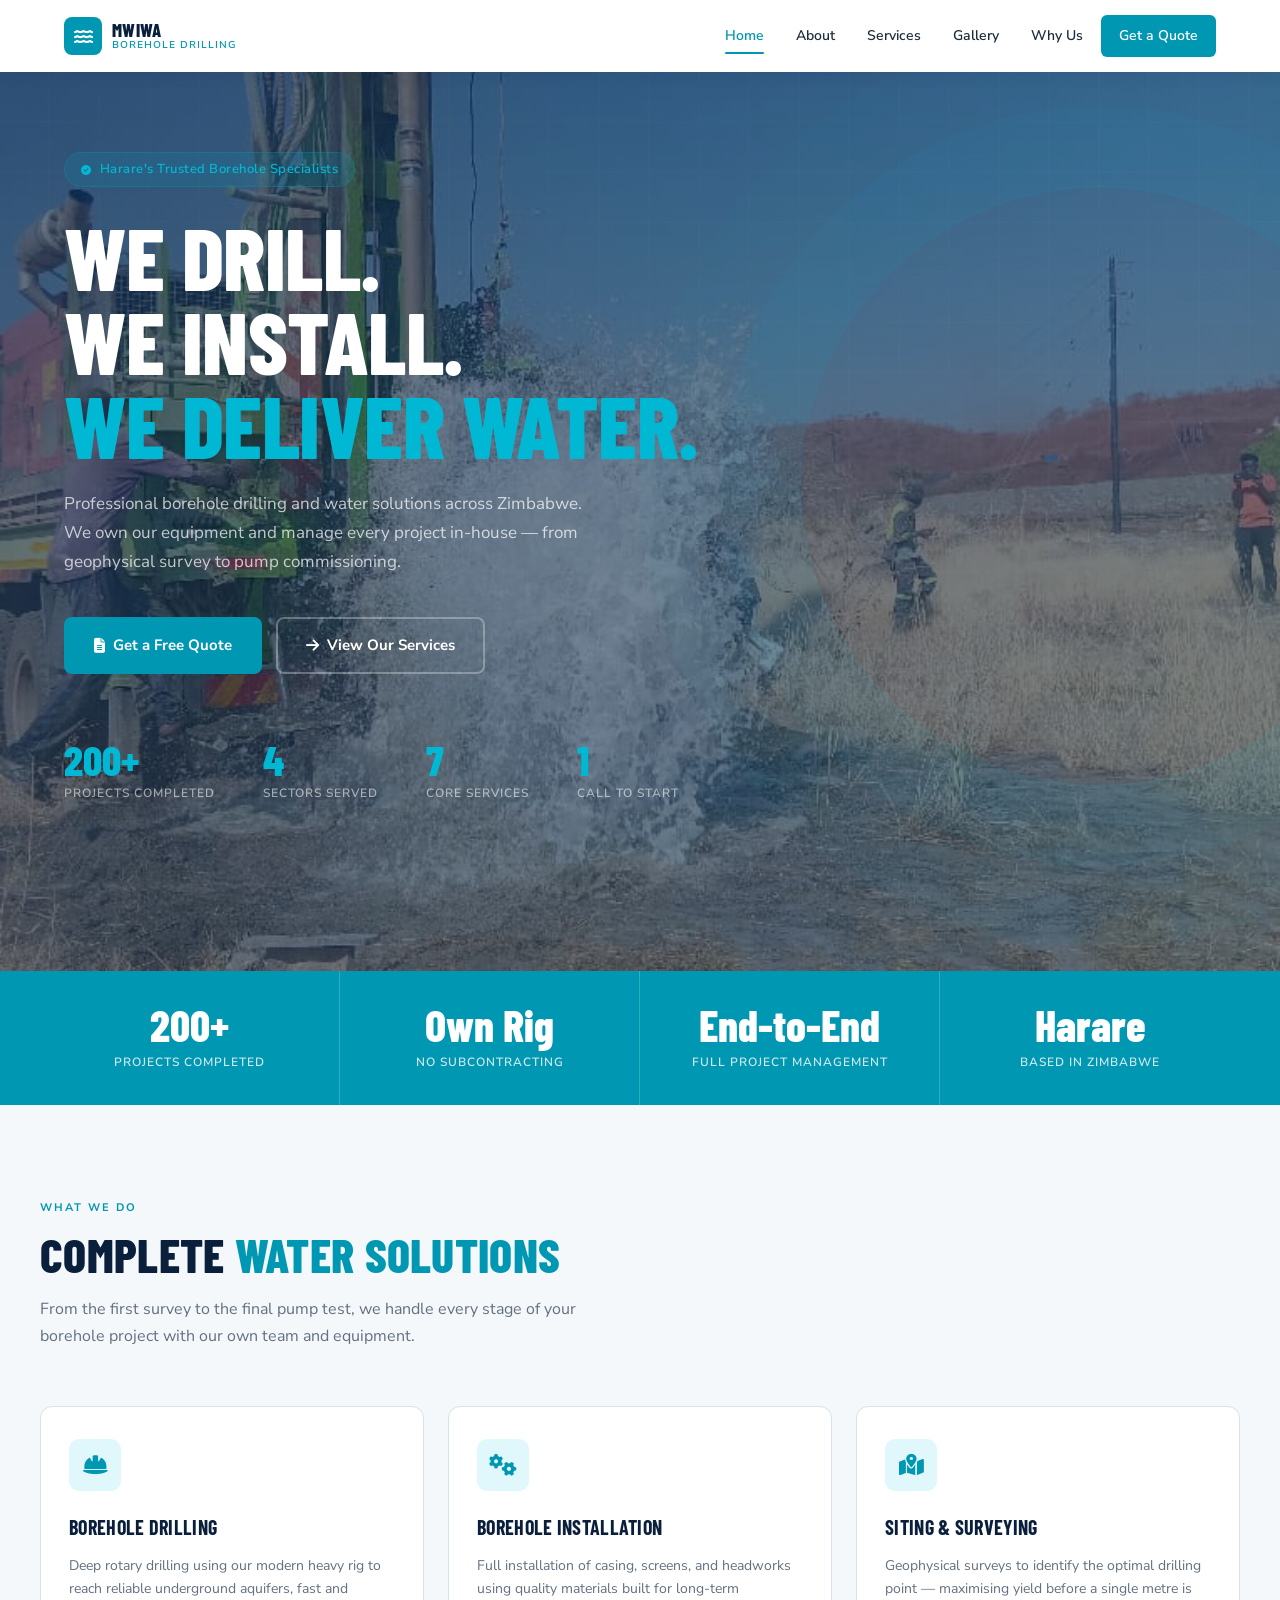
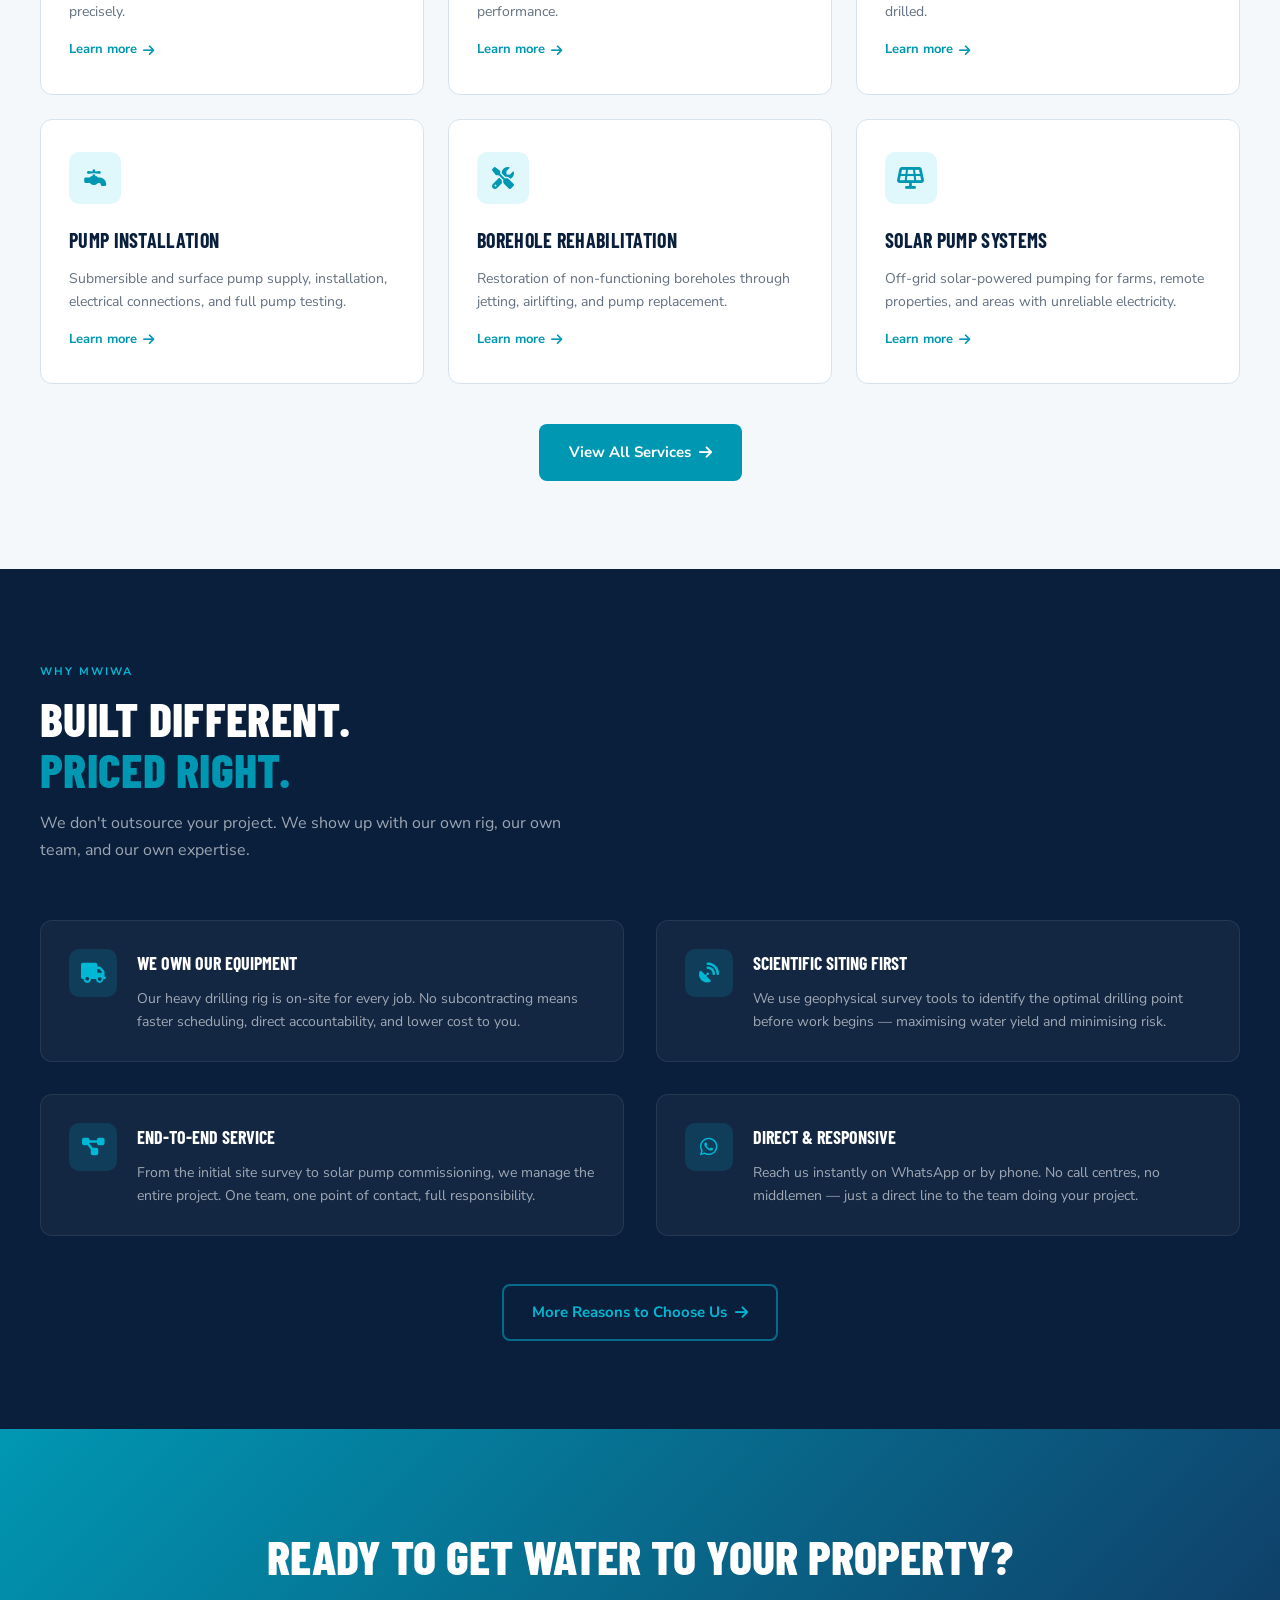
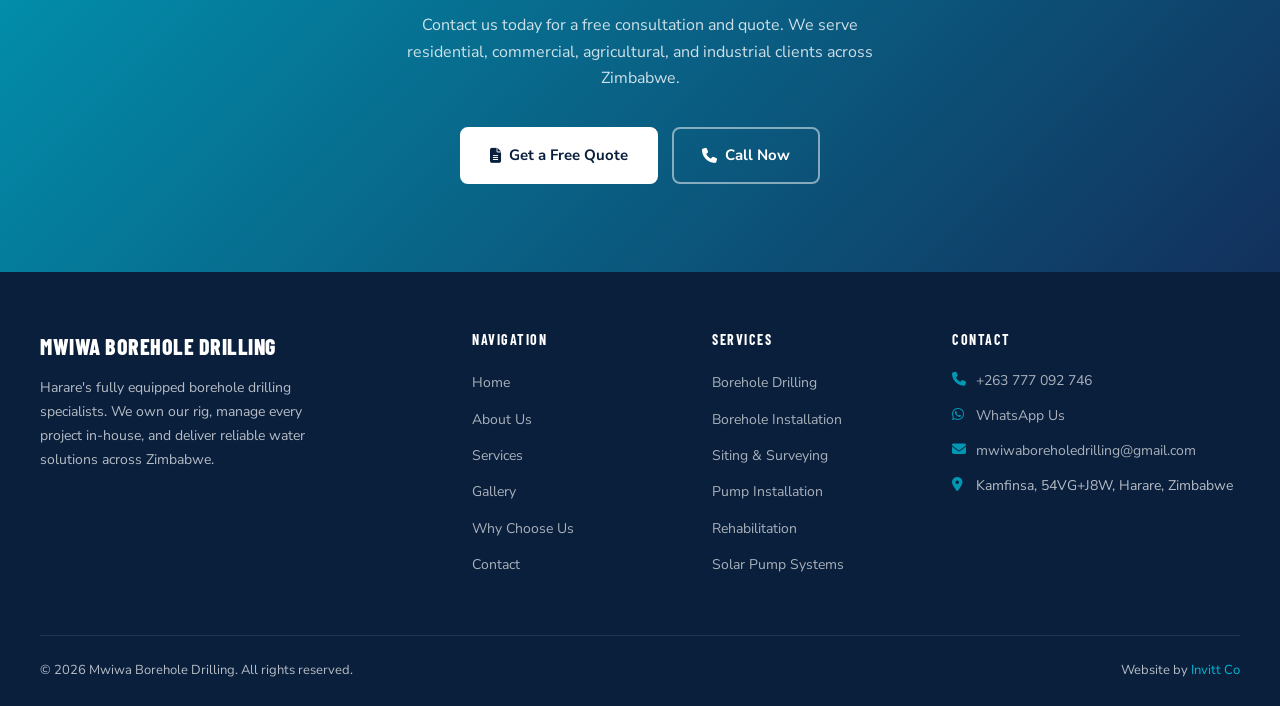
==== commit 7139171c: "rebranded site" ====
--- a/index.html
+++ b/index.html
@@ -5,38 +5,53 @@
   <meta name="viewport" content="width=device-width, initial-scale=1.0" />
   <title>Mwiwa Borehole Drilling | Professional Borehole Drilling in Harare, Zimbabwe</title>
   <meta name="description" content="Mwiwa Borehole Drilling — Harare's trusted borehole drilling company. Professional drilling, pump installation, solar solutions and water testing across Zimbabwe. Get a free quote today." />
+  <meta name="author" content="Mwiwa Borehole Drilling" />
   <meta name="keywords" content="borehole drilling Harare, borehole drilling Zimbabwe, borehole installation Harare, water borehole Zimbabwe, pump installation Harare, solar borehole Zimbabwe, borehole company Harare, water drilling Zimbabwe, borehole rehabilitation Zimbabwe, geophysical survey Zimbabwe, solar pump installation Zimbabwe, water tank installation Harare" />
-  <meta name="author" content="Mwiwa Borehole Drilling" />
   <meta name="robots" content="index, follow, max-snippet:-1, max-image-preview:large, max-video-preview:-1" />
   <link rel="canonical" href="https://www.mwiwaboreholedrilling.co.zw/" />
-
+  <!-- Open Graph -->
+  <meta property="og:type" content="website" />
+  <meta property="og:title" content="Mwiwa Borehole Drilling | Professional Borehole Drilling in Harare" />
+  <meta property="og:description" content="Harare's fully equipped borehole drilling company. 200+ projects. We own our rig — no subcontracting." />
+  <meta property="og:url" content="https://www.mwiwaboreholedrilling.co.zw/" />
+  <meta property="og:image" content="https://www.mwiwaboreholedrilling.co.zw/images/img1.jpeg" />
+  <meta property="og:image:width" content="1200" />
+  <meta property="og:image:height" content="630" />
+  <meta property="og:image:alt" content="Mwiwa Borehole Drilling team operating drilling rig in Harare, Zimbabwe" />
+  <meta property="og:site_name" content="Mwiwa Borehole Drilling" />
+  <meta property="og:locale" content="en_ZW" />
+  <!-- Twitter Card -->
+  <meta name="twitter:card" content="summary_large_image" />
+  <meta name="twitter:url" content="https://www.mwiwaboreholedrilling.co.zw/" />
+  <meta name="twitter:title" content="Mwiwa Borehole Drilling | Harare, Zimbabwe" />
+  <meta name="twitter:description" content="Harare's fully equipped borehole drilling company. 200+ projects. We own our rig — no subcontracting." />
+  <meta name="twitter:image" content="https://www.mwiwaboreholedrilling.co.zw/images/img1.jpeg" />
+  <meta name="twitter:image:alt" content="Mwiwa Borehole Drilling team operating drilling rig in Harare, Zimbabwe" />
+  <!-- Google Fonts -->
   <!-- Geo / Local SEO -->
   <meta name="geo.region" content="ZW-HA" />
   <meta name="geo.placename" content="Harare, Zimbabwe" />
   <meta name="geo.position" content="-17.8252;31.0335" />
   <meta name="ICBM" content="-17.8252, 31.0335" />
 
-  <!-- Open Graph / WhatsApp / Facebook -->
-  <meta property="og:type" content="website" />
-  <meta property="og:url" content="https://www.mwiwaboreholedrilling.co.zw/" />
-  <meta property="og:title" content="Mwiwa Borehole Drilling | Professional Borehole Drilling in Harare" />
-  <meta property="og:description" content="Harare's trusted borehole drilling company. Professional drilling, pump installation &amp; solar solutions across Zimbabwe." />
-  <meta property="og:image" content="https://www.mwiwaboreholedrilling.co.zw/images/img1.jpeg" />
-  <meta property="og:image:width" content="1200" />
-  <meta property="og:image:height" content="630" />
-  <meta property="og:image:alt" content="Mwiwa Borehole Drilling team operating drilling rig in Harare, Zimbabwe" />
-  <meta property="og:locale" content="en_ZW" />
-  <meta property="og:site_name" content="Mwiwa Borehole Drilling" />
-
-  <!-- Twitter Card -->
-  <meta name="twitter:card" content="summary_large_image" />
-  <meta name="twitter:url" content="https://www.mwiwaboreholedrilling.co.zw/" />
-  <meta name="twitter:title" content="Mwiwa Borehole Drilling | Professional Borehole Drilling in Harare" />
-  <meta name="twitter:description" content="Harare's trusted borehole drilling company. Professional drilling, pump installation &amp; solar solutions across Zimbabwe." />
-  <meta name="twitter:image" content="https://www.mwiwaboreholedrilling.co.zw/images/img1.jpeg" />
-  <meta name="twitter:image:alt" content="Mwiwa Borehole Drilling team operating drilling rig in Harare, Zimbabwe" />
-
-  <!-- Enhanced LocalBusiness Schema -->
+  <!-- DNS Prefetch -->
+  <link rel="dns-prefetch" href="//fonts.googleapis.com" />
+  <link rel="dns-prefetch" href="//fonts.gstatic.com" />
+  <link rel="dns-prefetch" href="//api.web3forms.com" />
+  <link rel="preconnect" href="https://fonts.googleapis.com" />
+  <link rel="preconnect" href="https://fonts.gstatic.com" crossorigin />
+  <link href="https://fonts.googleapis.com/css2?family=Barlow+Condensed:wght@400;600;700;800&family=Nunito+Sans:wght@300;400;600;700&display=swap" rel="stylesheet" />
+  <!-- Font Awesome -->
+  <link rel="stylesheet" href="https://cdnjs.cloudflare.com/ajax/libs/font-awesome/6.5.0/css/all.min.css" />
+  <!-- Google Analytics -->
+  <script async src="https://www.googletagmanager.com/gtag/js?id=G-7CKL8JZ4ND"></script>
+  <script>
+    window.dataLayer = window.dataLayer || [];
+    function gtag(){dataLayer.push(arguments);}
+    gtag('js', new Date());
+    gtag('config', 'G-7CKL8JZ4ND');
+  </script>
+  <!-- JSON-LD LocalBusiness Schema -->
   <script type="application/ld+json">
   {
     "@context": "https://schema.org",
@@ -61,611 +76,722 @@
       "longitude": 31.0335
     },
     "hasMap": "https://maps.google.com/?q=Kamfinsa+Harare+Zimbabwe",
-    "areaServed": {
-      "@type": "Country",
-      "name": "Zimbabwe"
-    },
+    "areaServed": {"@type": "Country", "name": "Zimbabwe"},
     "openingHours": "Mo-Fr 07:00-17:00",
     "contactPoint": {
       "@type": "ContactPoint",
       "telephone": "+263777092746",
       "contactType": "customer service",
-      "contactOption": "TollFree",
       "availableLanguage": "English"
     },
-    "serviceType": [
-      "Borehole Drilling",
-      "Pump Installation",
-      "Solar Borehole Systems",
-      "Water Testing",
-      "Borehole Casing",
-      "Borehole Rehabilitation",
-      "Water Tank Installation",
-      "Geophysical Site Survey"
-    ],
-    "hasOfferCatalog": {
-      "@type": "OfferCatalog",
-      "name": "Borehole Drilling Services",
-      "itemListElement": [
-        { "@type": "Offer", "itemOffered": { "@type": "Service", "name": "Borehole Drilling", "description": "Deep rotary drilling using modern rig to reach reliable underground aquifers for residential, commercial, and industrial use." } },
-        { "@type": "Offer", "itemOffered": { "@type": "Service", "name": "Borehole Installation", "description": "Full installation of casing, screens, and headworks for long-term borehole performance." } },
-        { "@type": "Offer", "itemOffered": { "@type": "Service", "name": "Siting & Surveying", "description": "Professional geophysical survey to identify the best drilling location for maximum water yield." } },
-        { "@type": "Offer", "itemOffered": { "@type": "Service", "name": "Pump Installation", "description": "Supply and installation of submersible and surface pumps with electrical connections and testing." } },
-        { "@type": "Offer", "itemOffered": { "@type": "Service", "name": "Borehole Rehabilitation", "description": "Restoration of non-functioning boreholes through jetting, airlifting, and pump replacement." } },
-        { "@type": "Offer", "itemOffered": { "@type": "Service", "name": "Water Tank Installation", "description": "Supply and installation of above-ground and underground water storage tanks and distribution piping." } },
-        { "@type": "Offer", "itemOffered": { "@type": "Service", "name": "Solar Pump Installation", "description": "Off-grid solar-powered pumping systems for farms, remote properties, and areas with unreliable electricity." } }
-      ]
-    },
-    "aggregateRating": {
-      "@type": "AggregateRating",
-      "ratingValue": "5",
-      "reviewCount": "50"
-    }
+    "serviceType": ["Borehole Drilling","Pump Installation","Solar Borehole Systems","Water Testing","Borehole Casing","Borehole Rehabilitation","Water Tank Installation","Geophysical Site Survey"],
+    "aggregateRating": {"@type": "AggregateRating", "ratingValue": "5", "reviewCount": "50"}
   }
   </script>
-
-  <!-- FAQPage Schema -->
+  <link rel="icon" type="image/svg+xml" href="favicon.svg" />
+  <link rel="shortcut icon" href="favicon.svg" />
+  <!-- Preload hero LCP image -->
+  <link rel="preload" as="image" href="images/img1.jpeg" />
+  <style>
+    *, *::before, *::after { box-sizing: border-box; margin: 0; padding: 0; }
+
+    :root {
+      --navy: #0A1F3C;
+      --navy-mid: #12305C;
+      --teal: #0097B2;
+      --teal-light: #00B8D4;
+      --teal-pale: #E0F7FB;
+      --white: #FFFFFF;
+      --off-white: #F5F8FB;
+      --light-gray: #EAF0F5;
+      --text: #1E2D3D;
+      --muted: #637080;
+      --border: #D6E2EC;
+      --shadow: 0 4px 24px rgba(10,31,60,0.10);
+      --shadow-lg: 0 8px 40px rgba(10,31,60,0.14);
+      --radius: 8px;
+      --font-head: 'Barlow Condensed', sans-serif;
+      --font-body: 'Nunito Sans', sans-serif;
+      --transition: 0.25s ease;
+      --nav-h: 72px;
+    }
+
+    html { scroll-behavior: smooth; }
+    body { font-family: var(--font-body); color: var(--text); background: var(--white); line-height: 1.65; overflow-x: hidden; }
+
+    /* ===================== NAVBAR ===================== */
+    .navbar {
+      position: fixed; top: 0; left: 0; right: 0; z-index: 1000;
+      height: var(--nav-h); background: var(--white);
+      box-shadow: 0 2px 16px rgba(10,31,60,0.09);
+      display: flex; align-items: center;
+    }
+    .nav-container {
+      max-width: 1200px; width: 100%; margin: 0 auto;
+      padding: 0 24px; display: flex; align-items: center; justify-content: space-between;
+    }
+    .nav-brand {
+      display: flex; align-items: center; gap: 10px; text-decoration: none;
+    }
+    .nav-brand .brand-icon {
+      width: 38px; height: 38px; background: var(--teal);
+      border-radius: 8px; display: flex; align-items: center; justify-content: center;
+    }
+    .nav-brand .brand-icon i { color: white; font-size: 17px; }
+    .nav-brand .brand-text { display: flex; flex-direction: column; line-height: 1.1; }
+    .nav-brand .brand-name {
+      font-family: var(--font-head); font-weight: 800; font-size: 18px;
+      color: var(--navy); letter-spacing: 0.3px; text-transform: uppercase;
+    }
+    .nav-brand .brand-sub {
+      font-size: 10px; color: var(--teal); font-weight: 600;
+      text-transform: uppercase; letter-spacing: 1px;
+    }
+    .nav-links {
+      display: flex; align-items: center; gap: 4px; list-style: none;
+    }
+    .nav-links a {
+      display: block; padding: 8px 14px; text-decoration: none;
+      font-size: 14px; font-weight: 600; color: var(--text);
+      border-radius: 6px; transition: var(--transition); position: relative;
+    }
+    .nav-links a::after {
+      content: ''; position: absolute; bottom: 2px; left: 14px; right: 14px;
+      height: 2px; background: var(--teal); transform: scaleX(0);
+      transition: transform var(--transition); border-radius: 2px;
+    }
+    .nav-links a:hover { color: var(--teal); }
+    .nav-links a:hover::after { transform: scaleX(1); }
+    .nav-links a.active { color: var(--teal); }
+    .nav-links a.active::after { transform: scaleX(1); }
+    .nav-cta {
+      background: var(--teal); color: white !important;
+      border-radius: 6px !important; padding: 9px 18px !important;
+    }
+    .nav-cta::after { display: none !important; }
+    .nav-cta:hover { background: var(--navy) !important; color: white !important; }
+    .hamburger {
+      display: none; flex-direction: column; gap: 5px;
+      cursor: pointer; padding: 8px; background: none; border: none;
+    }
+    .hamburger span {
+      display: block; width: 24px; height: 2px;
+      background: var(--navy); border-radius: 2px; transition: var(--transition);
+    }
+    .mobile-menu {
+      display: none; position: fixed; top: var(--nav-h); left: 0; right: 0;
+      background: white; box-shadow: 0 8px 30px rgba(10,31,60,0.12);
+      padding: 16px 24px 24px; z-index: 999;
+    }
+    .mobile-menu.open { display: block; }
+    .mobile-menu a {
+      display: block; padding: 12px 0; font-size: 16px; font-weight: 600;
+      color: var(--text); text-decoration: none; border-bottom: 1px solid var(--border);
+    }
+    .mobile-menu a:last-child { border-bottom: none; }
+    .mobile-menu a.active, .mobile-menu a:hover { color: var(--teal); }
+
+    /* ===================== HERO ===================== */
+    .hero {
+      min-height: 100vh; display: flex; align-items: center;
+      position: relative; overflow: hidden;
+      background: var(--navy);
+      padding-top: var(--nav-h);
+    }
+    .hero-bg-img {
+      position: absolute; inset: 0; z-index: 0;
+      background-image: url('images/img1.jpeg');
+      background-size: cover;
+      background-position: center;
+      opacity: 0.65;
+    }
+    .hero-pattern {
+      position: absolute; inset: 0; opacity: 0.04; z-index: 1;
+      background-image:
+        repeating-linear-gradient(0deg, transparent, transparent 48px, rgba(255,255,255,0.5) 48px, rgba(255,255,255,0.5) 50px),
+        repeating-linear-gradient(90deg, transparent, transparent 48px, rgba(255,255,255,0.5) 48px, rgba(255,255,255,0.5) 50px);
+    }
+    .hero-gradient {
+      position: absolute; inset: 0; z-index: 1;
+      background: linear-gradient(135deg, rgba(10,31,60,0.45) 0%, rgba(0,60,90,0.25) 100%);
+    }
+    .hero-circle {
+      position: absolute; right: -120px; top: 50%;
+      transform: translateY(-50%);
+      width: 600px; height: 600px; border-radius: 50%;
+      border: 1px solid rgba(0,184,212,0.15);
+      box-shadow: 0 0 0 80px rgba(0,184,212,0.04), 0 0 0 160px rgba(0,184,212,0.025);
+      z-index: 2;
+    }
+    .hero-container {
+      max-width: 1200px; width: 100%; margin: 0 auto;
+      padding: 80px 24px; position: relative; z-index: 1;
+    }
+    .hero-badge {
+      display: inline-flex; align-items: center; gap: 8px;
+      background: rgba(0,151,178,0.18); border: 1px solid rgba(0,151,178,0.3);
+      color: var(--teal-light); border-radius: 100px; padding: 6px 16px;
+      font-size: 13px; font-weight: 600; letter-spacing: 0.5px;
+      margin-bottom: 28px;
+      animation: fadeInUp 0.7s ease both;
+    }
+    .hero-badge i { font-size: 10px; }
+    .hero h1 {
+      font-family: var(--font-head); font-weight: 800;
+      font-size: clamp(42px, 7vw, 88px);
+      color: white; line-height: 0.95; letter-spacing: -0.5px;
+      max-width: 740px; text-transform: uppercase;
+      animation: fadeInUp 0.8s 0.1s ease both;
+    }
+    .hero h1 .accent { color: var(--teal-light); }
+    .hero-sub {
+      margin-top: 24px; font-size: 17px; color: rgba(255,255,255,0.72);
+      max-width: 520px; line-height: 1.7; font-weight: 400;
+      animation: fadeInUp 0.8s 0.2s ease both;
+    }
+    .hero-actions {
+      display: flex; gap: 14px; flex-wrap: wrap; margin-top: 40px;
+      animation: fadeInUp 0.8s 0.3s ease both;
+    }
+    .btn-primary {
+      display: inline-flex; align-items: center; gap: 8px;
+      background: var(--teal); color: white; text-decoration: none;
+      padding: 14px 28px; border-radius: var(--radius);
+      font-weight: 700; font-size: 15px; transition: var(--transition);
+      border: 2px solid transparent;
+    }
+    .btn-primary:hover { background: var(--teal-light); transform: translateY(-2px); box-shadow: 0 8px 24px rgba(0,151,178,0.35); }
+    .btn-secondary {
+      display: inline-flex; align-items: center; gap: 8px;
+      background: transparent; color: white; text-decoration: none;
+      padding: 14px 28px; border-radius: var(--radius);
+      font-weight: 700; font-size: 15px; transition: var(--transition);
+      border: 2px solid rgba(255,255,255,0.3);
+    }
+    .btn-secondary:hover { border-color: white; background: rgba(255,255,255,0.08); }
+    .hero-stats {
+      display: flex; gap: 48px; margin-top: 64px; flex-wrap: wrap;
+      animation: fadeInUp 0.8s 0.4s ease both;
+    }
+    .hero-stat { }
+    .hero-stat .num {
+      font-family: var(--font-head); font-size: 42px; font-weight: 800;
+      color: var(--teal-light); line-height: 1;
+    }
+    .hero-stat .label {
+      font-size: 12px; color: rgba(255,255,255,0.55);
+      text-transform: uppercase; letter-spacing: 1px; margin-top: 4px; font-weight: 600;
+    }
+
+    /* ===================== SECTION STYLES ===================== */
+    section { padding: 88px 24px; }
+    .section-container { max-width: 1200px; margin: 0 auto; }
+    .section-label {
+      display: inline-block; font-size: 11px; font-weight: 700;
+      text-transform: uppercase; letter-spacing: 2px; color: var(--teal);
+      margin-bottom: 12px;
+    }
+    .section-title {
+      font-family: var(--font-head); font-weight: 800;
+      font-size: clamp(30px, 5vw, 48px); text-transform: uppercase;
+      color: var(--navy); line-height: 1.05; letter-spacing: 0.3px;
+    }
+    .section-title span { color: var(--teal); }
+    .section-desc {
+      margin-top: 16px; font-size: 16px; color: var(--muted);
+      max-width: 560px; line-height: 1.7;
+    }
+    .section-header { margin-bottom: 56px; }
+
+    /* ===================== TRUST BAR ===================== */
+    .trust-bar {
+      background: var(--teal); padding: 0 24px;
+    }
+    .trust-bar-inner {
+      max-width: 1200px; margin: 0 auto;
+      display: grid; grid-template-columns: repeat(4, 1fr);
+      gap: 0;
+    }
+    .trust-item {
+      padding: 32px 24px; text-align: center;
+      border-right: 1px solid rgba(255,255,255,0.2);
+    }
+    .trust-item:last-child { border-right: none; }
+    .trust-item .t-num {
+      font-family: var(--font-head); font-size: 44px; font-weight: 800;
+      color: white; line-height: 1;
+    }
+    .trust-item .t-label {
+      font-size: 12px; color: rgba(255,255,255,0.8);
+      text-transform: uppercase; letter-spacing: 1px;
+      margin-top: 6px; font-weight: 600;
+    }
+
+    /* ===================== SERVICES GRID ===================== */
+    .services-section { background: var(--off-white); }
+    .services-grid {
+      display: grid; grid-template-columns: repeat(3, 1fr); gap: 24px;
+    }
+    .service-card {
+      background: white; border-radius: 12px; padding: 32px 28px;
+      border: 1px solid var(--border);
+      transition: var(--transition);
+      position: relative; overflow: hidden;
+    }
+    .service-card::before {
+      content: ''; position: absolute; top: 0; left: 0; right: 0; height: 3px;
+      background: var(--teal); transform: scaleX(0); transform-origin: left;
+      transition: transform 0.3s ease;
+    }
+    .service-card:hover { transform: translateY(-4px); box-shadow: var(--shadow-lg); border-color: transparent; }
+    .service-card:hover::before { transform: scaleX(1); }
+    .service-icon {
+      width: 52px; height: 52px; background: var(--teal-pale);
+      border-radius: 10px; display: flex; align-items: center; justify-content: center;
+      margin-bottom: 20px;
+    }
+    .service-icon i { font-size: 22px; color: var(--teal); }
+    .service-card h3 {
+      font-family: var(--font-head); font-size: 20px; font-weight: 700;
+      color: var(--navy); text-transform: uppercase; letter-spacing: 0.3px;
+      margin-bottom: 10px;
+    }
+    .service-card p { font-size: 14px; color: var(--muted); line-height: 1.65; }
+    .service-link {
+      display: inline-flex; align-items: center; gap: 6px; margin-top: 16px;
+      font-size: 13px; font-weight: 700; color: var(--teal);
+      text-decoration: none; transition: var(--transition);
+    }
+    .service-link:hover { gap: 10px; }
+
+    /* ===================== WHY US STRIP ===================== */
+    .why-section { background: var(--navy); }
+    .why-grid { display: grid; grid-template-columns: repeat(2, 1fr); gap: 32px; }
+    .why-card {
+      display: flex; gap: 20px; align-items: flex-start;
+      padding: 28px; background: rgba(255,255,255,0.04);
+      border: 1px solid rgba(255,255,255,0.08);
+      border-radius: 12px; transition: var(--transition);
+    }
+    .why-card:hover { background: rgba(0,151,178,0.10); border-color: rgba(0,151,178,0.3); }
+    .why-icon {
+      flex-shrink: 0; width: 48px; height: 48px;
+      background: rgba(0,151,178,0.2); border-radius: 10px;
+      display: flex; align-items: center; justify-content: center;
+    }
+    .why-icon i { color: var(--teal-light); font-size: 20px; }
+    .why-card h3 {
+      font-family: var(--font-head); font-size: 18px; font-weight: 700;
+      color: white; text-transform: uppercase; margin-bottom: 8px;
+    }
+    .why-card p { font-size: 14px; color: rgba(255,255,255,0.6); line-height: 1.65; }
+
+    /* ===================== CTA SECTION ===================== */
+    .cta-section {
+      background: linear-gradient(135deg, var(--teal) 0%, var(--navy-mid) 100%);
+      text-align: center;
+    }
+    .cta-section h2 {
+      font-family: var(--font-head); font-size: clamp(28px, 5vw, 48px);
+      font-weight: 800; color: white; text-transform: uppercase; margin-bottom: 16px;
+    }
+    .cta-section p { color: rgba(255,255,255,0.8); font-size: 16px; margin-bottom: 36px; max-width: 480px; margin-left: auto; margin-right: auto; }
+    .cta-actions { display: flex; gap: 14px; justify-content: center; flex-wrap: wrap; }
+    .btn-white {
+      display: inline-flex; align-items: center; gap: 8px;
+      background: white; color: var(--navy); text-decoration: none;
+      padding: 14px 28px; border-radius: var(--radius);
+      font-weight: 700; font-size: 15px; transition: var(--transition);
+      border: 2px solid white;
+    }
+    .btn-white:hover { background: transparent; color: white; }
+    .btn-outline-white {
+      display: inline-flex; align-items: center; gap: 8px;
+      background: transparent; color: white; text-decoration: none;
+      padding: 14px 28px; border-radius: var(--radius);
+      font-weight: 700; font-size: 15px; transition: var(--transition);
+      border: 2px solid rgba(255,255,255,0.5);
+    }
+    .btn-outline-white:hover { border-color: white; background: rgba(255,255,255,0.1); }
+
+    /* ===================== FOOTER ===================== */
+    footer {
+      background: var(--navy); color: rgba(255,255,255,0.7);
+      padding: 56px 24px 24px;
+    }
+    .footer-grid {
+      max-width: 1200px; margin: 0 auto;
+      display: grid; grid-template-columns: 2fr 1fr 1fr 1.5fr; gap: 48px;
+      padding-bottom: 48px; border-bottom: 1px solid rgba(255,255,255,0.1);
+    }
+    .footer-brand .brand-name {
+      font-family: var(--font-head); font-size: 22px; font-weight: 800;
+      color: white; text-transform: uppercase; letter-spacing: 0.5px; margin-bottom: 12px;
+    }
+    .footer-brand p { font-size: 14px; line-height: 1.7; max-width: 280px; }
+    .footer-col h4 {
+      font-family: var(--font-head); font-size: 14px; font-weight: 700;
+      text-transform: uppercase; letter-spacing: 1.5px; color: white; margin-bottom: 18px;
+    }
+    .footer-col ul { list-style: none; }
+    .footer-col ul li { margin-bottom: 10px; }
+    .footer-col ul a {
+      color: rgba(255,255,255,0.65); text-decoration: none; font-size: 14px;
+      transition: var(--transition);
+    }
+    .footer-col ul a:hover { color: var(--teal-light); }
+    .footer-contact-item {
+      display: flex; gap: 10px; align-items: flex-start; margin-bottom: 12px; font-size: 14px;
+    }
+    .footer-contact-item i { color: var(--teal); margin-top: 3px; width: 14px; flex-shrink: 0; }
+    .footer-contact-item a { color: rgba(255,255,255,0.65); text-decoration: none; }
+    .footer-contact-item a:hover { color: var(--teal-light); }
+    .footer-bottom {
+      max-width: 1200px; margin: 24px auto 0;
+      display: flex; justify-content: space-between; align-items: center;
+      font-size: 13px; flex-wrap: wrap; gap: 8px;
+    }
+    .footer-bottom a { color: var(--teal-light); text-decoration: none; }
+
+    /* ===================== REVEAL ANIMATIONS ===================== */
+    .reveal {
+      opacity: 0; transform: translateY(30px);
+      transition: opacity 0.65s ease, transform 0.65s ease;
+    }
+    .reveal.visible { opacity: 1; transform: none; }
+    .reveal-delay-1 { transition-delay: 0.1s; }
+    .reveal-delay-2 { transition-delay: 0.2s; }
+    .reveal-delay-3 { transition-delay: 0.3s; }
+    .reveal-delay-4 { transition-delay: 0.4s; }
+
+    @keyframes fadeInUp {
+      from { opacity: 0; transform: translateY(24px); }
+      to { opacity: 1; transform: none; }
+    }
+
+    /* ===================== RESPONSIVE ===================== */
+    @media (max-width: 1024px) {
+      .services-grid { grid-template-columns: repeat(2, 1fr); }
+      .footer-grid { grid-template-columns: 1fr 1fr; gap: 32px; }
+      .trust-bar-inner { grid-template-columns: repeat(2, 1fr); }
+      .trust-item:nth-child(2) { border-right: none; }
+    }
+    @media (max-width: 768px) {
+      .nav-links { display: none; }
+      .hamburger { display: flex; }
+      .hero h1 { font-size: clamp(36px, 10vw, 60px); }
+      .services-grid { grid-template-columns: 1fr; }
+      .why-grid { grid-template-columns: 1fr; }
+      .trust-bar-inner { grid-template-columns: repeat(2, 1fr); }
+      .footer-grid { grid-template-columns: 1fr; gap: 28px; }
+      .footer-bottom { flex-direction: column; text-align: center; }
+      .hero-stats { gap: 28px; }
+    }
+    @media (max-width: 480px) {
+      .trust-bar-inner { grid-template-columns: 1fr; }
+      .trust-item { border-right: none; border-bottom: 1px solid rgba(255,255,255,0.2); }
+      section { padding: 64px 20px; }
+    }
+  </style>
   <script type="application/ld+json">
   {
     "@context": "https://schema.org",
     "@type": "FAQPage",
     "mainEntity": [
-      {
-        "@type": "Question",
-        "name": "How much does borehole drilling cost in Harare, Zimbabwe?",
-        "acceptedAnswer": {
-          "@type": "Answer",
-          "text": "Borehole drilling costs in Harare vary depending on depth, geology, and the package chosen. Mwiwa Borehole Drilling provides free consultations and quotes — contact us on +263 777 092 746 for an accurate estimate for your specific site."
-        }
-      },
-      {
-        "@type": "Question",
-        "name": "How long does it take to drill a borehole in Zimbabwe?",
-        "acceptedAnswer": {
-          "@type": "Answer",
-          "text": "Drilling a borehole typically takes 1–3 days depending on the depth and ground conditions. Mwiwa Borehole Drilling owns its own rig, so there are no delays waiting for equipment, keeping your project on schedule."
-        }
-      },
-      {
-        "@type": "Question",
-        "name": "Does Mwiwa Borehole Drilling operate outside Harare?",
-        "acceptedAnswer": {
-          "@type": "Answer",
-          "text": "Yes. While based in Kamfinsa, Harare, Mwiwa Borehole Drilling serves clients across Zimbabwe, including residential, commercial, agricultural, and industrial projects nationwide."
-        }
-      },
-      {
-        "@type": "Question",
-        "name": "Do you offer solar-powered borehole pump installation?",
-        "acceptedAnswer": {
-          "@type": "Answer",
-          "text": "Yes. Mwiwa Borehole Drilling installs off-grid solar-powered pumping systems, ideal for farms, remote properties, and areas with unreliable electricity supply in Zimbabwe."
-        }
-      },
-      {
-        "@type": "Question",
-        "name": "Can you rehabilitate an existing borehole?",
-        "acceptedAnswer": {
-          "@type": "Answer",
-          "text": "Yes. We offer full borehole rehabilitation services including jetting, airlifting, screen replacement, and pump replacement to restore non-functioning or underperforming boreholes."
-        }
-      }
+      {"@type":"Question","name":"How much does borehole drilling cost in Harare, Zimbabwe?","acceptedAnswer":{"@type":"Answer","text":"Borehole drilling costs in Harare vary depending on depth, geology, and the package chosen. Mwiwa Borehole Drilling provides free consultations and quotes — contact us on +263 777 092 746 for an accurate estimate for your specific site."}},
+      {"@type":"Question","name":"How long does it take to drill a borehole in Zimbabwe?","acceptedAnswer":{"@type":"Answer","text":"Drilling a borehole typically takes 1–3 days depending on the depth and ground conditions. Mwiwa Borehole Drilling owns its own rig, so there are no delays waiting for equipment."}},
+      {"@type":"Question","name":"Does Mwiwa Borehole Drilling operate outside Harare?","acceptedAnswer":{"@type":"Answer","text":"Yes. While based in Kamfinsa, Harare, Mwiwa Borehole Drilling serves clients across Zimbabwe, including residential, commercial, agricultural, and industrial projects nationwide."}},
+      {"@type":"Question","name":"Do you offer solar-powered borehole pump installation?","acceptedAnswer":{"@type":"Answer","text":"Yes. Mwiwa Borehole Drilling installs off-grid solar-powered pumping systems, ideal for farms, remote properties, and areas with unreliable electricity supply in Zimbabwe."}},
+      {"@type":"Question","name":"Can you rehabilitate an existing borehole?","acceptedAnswer":{"@type":"Answer","text":"Yes. We offer full borehole rehabilitation services including jetting, airlifting, screen replacement, and pump replacement to restore non-functioning or underperforming boreholes."}}
     ]
   }
   </script>
 
-  <!-- BreadcrumbList Schema -->
   <script type="application/ld+json">
   {
     "@context": "https://schema.org",
     "@type": "BreadcrumbList",
     "itemListElement": [
-      { "@type": "ListItem", "position": 1, "name": "Home", "item": "https://www.mwiwaboreholedrilling.co.zw/" },
-      { "@type": "ListItem", "position": 2, "name": "Services", "item": "https://www.mwiwaboreholedrilling.co.zw/#services" },
-      { "@type": "ListItem", "position": 3, "name": "Contact", "item": "https://www.mwiwaboreholedrilling.co.zw/#contact" }
+      {"@type":"ListItem","position":1,"name":"Home","item":"https://www.mwiwaboreholedrilling.co.zw/"},
+      {"@type":"ListItem","position":2,"name":"Services","item":"https://www.mwiwaboreholedrilling.co.zw/services.html"},
+      {"@type":"ListItem","position":3,"name":"Contact","item":"https://www.mwiwaboreholedrilling.co.zw/contact.html"}
     ]
   }
   </script>
-
-  <link rel="icon" type="image/svg+xml" href="favicon.svg" />
-  <link rel="shortcut icon" href="favicon.svg" />
-
-  <!-- DNS Prefetch & Preconnect -->
-  <link rel="dns-prefetch" href="//fonts.googleapis.com" />
-  <link rel="dns-prefetch" href="//fonts.gstatic.com" />
-  <link rel="dns-prefetch" href="//api.web3forms.com" />
-  <link rel="dns-prefetch" href="//www.youtube.com" />
-  <link rel="dns-prefetch" href="//i.ytimg.com" />
-  <link rel="preconnect" href="https://fonts.googleapis.com" />
-  <link rel="preconnect" href="https://fonts.gstatic.com" crossorigin />
-
-  <!-- Preload hero image (LCP) -->
-  <link rel="preload" as="image" href="images/img1.jpeg" />
-
-  <link rel="stylesheet" href="styles.css" />
-
-  <style>
-  .videos-section{padding:80px 5%;background:#060d1c;}
-  .videos-section .section-tag{font-size:11px;letter-spacing:.18em;text-transform:uppercase;color:#1d6bff;font-weight:500;margin-bottom:.5rem;}
-  .videos-section h2{font-family:"Cormorant Garamond",serif;font-size:clamp(2rem,4vw,3rem);color:#e8edf5;margin-bottom:.4rem;line-height:1.2;}
-  .videos-section .section-sub{font-size:15px;color:#6b7a94;margin-bottom:3rem;}
-  .video-grid{display:grid;grid-template-columns:repeat(3,1fr);gap:18px;}
-  @media(max-width:768px){.video-grid{grid-template-columns:repeat(2,1fr);}}
-  @media(max-width:480px){.video-grid{grid-template-columns:1fr;}}
-  .video-card{background:#0e1829;border:.5px solid #1e2d47;border-radius:12px;overflow:hidden;cursor:pointer;text-decoration:none;display:block;transition:border-color .25s,transform .2s;}
-  .video-card:hover{border-color:#1d6bff;transform:translateY(-4px);}
-  .video-thumb{position:relative;width:100%;aspect-ratio:16/9;background:linear-gradient(160deg,#0d1f3c 0%,#060e1c 100%);display:flex;align-items:center;justify-content:center;overflow:hidden;}
-  .video-thumb img{width:100%;height:100%;object-fit:cover;opacity:.6;transition:opacity .25s;}
-  .video-card:hover .video-thumb img{opacity:.8;}
-  .ripple-wrap{position:absolute;display:flex;align-items:center;justify-content:center;width:100%;height:100%;}
-  .ripple-v{width:50px;height:50px;border-radius:50%;border:1.5px solid rgba(29,107,255,.4);position:absolute;animation:vripple 2.2s infinite;}
-  .ripple-v:nth-child(2){animation-delay:.7s;}
-  .ripple-v:nth-child(3){animation-delay:1.4s;}
-  @keyframes vripple{0%{transform:scale(.5);opacity:.9;}100%{transform:scale(2.2);opacity:0;}}
-  .v-play-btn{width:48px;height:48px;border-radius:50%;background:#1d6bff;display:flex;align-items:center;justify-content:center;position:absolute;transition:transform .2s,background .2s;z-index:2;}
-  .video-card:hover .v-play-btn{transform:scale(1.12);background:#2d7bff;}
-  .v-play-arrow{width:0;height:0;border-top:8px solid transparent;border-bottom:8px solid transparent;border-left:14px solid #fff;margin-left:4px;}
-  .yt-badge{position:absolute;top:10px;right:10px;background:rgba(0,0,0,.65);border-radius:6px;padding:3px 8px;display:flex;align-items:center;gap:5px;font-size:11px;color:#c8d6f0;z-index:2;}
-  .yt-dot{width:8px;height:8px;border-radius:50%;background:#f00;}
-  .video-card-body{padding:14px 16px;}
-  .video-card-title{font-size:14px;font-weight:500;color:#d0daf0;margin-bottom:4px;line-height:1.4;}
-  .video-card-meta{font-size:12px;color:#3a4a68;}
-  .video-modal-overlay{position:fixed;inset:0;z-index:9999;background:rgba(4,9,20,.92);backdrop-filter:blur(10px);-webkit-backdrop-filter:blur(10px);display:flex;align-items:center;justify-content:center;opacity:0;pointer-events:none;transition:opacity .3s ease;}
-  .video-modal-overlay.is-open{opacity:1;pointer-events:all;}
-  .video-modal-inner{position:relative;width:min(560px,92vw);background:#0b1427;border:.5px solid #1e2d47;border-radius:16px;overflow:hidden;box-shadow:0 32px 80px rgba(0,0,0,.7),0 0 0 1px rgba(29,107,255,.12);transform:translateY(20px) scale(.97);transition:transform .35s cubic-bezier(.34,1.56,.64,1);}
-  .video-modal-overlay.is-open .video-modal-inner{transform:translateY(0) scale(1);}
-  .video-modal-header{display:flex;align-items:center;justify-content:space-between;padding:14px 18px;border-bottom:.5px solid #1a2640;}
-  .video-modal-title{font-size:13px;font-weight:500;color:#c0cce6;white-space:nowrap;overflow:hidden;text-overflow:ellipsis;max-width:80%;}
-  .video-modal-close{width:30px;height:30px;border-radius:50%;background:rgba(255,255,255,.06);border:.5px solid #1e2d47;color:#7a8fae;font-size:15px;cursor:pointer;display:flex;align-items:center;justify-content:center;flex-shrink:0;transition:background .2s,color .2s;line-height:1;}
-  .video-modal-close:hover{background:rgba(29,107,255,.15);color:#fff;}
-  .video-modal-embed{position:relative;width:100%;aspect-ratio:9/16;max-height:80vh;background:#040a15;}
-  .video-modal-embed iframe{position:absolute;inset:0;width:100%;height:100%;border:none;}
-  .video-modal-footer{padding:10px 18px 14px;display:flex;align-items:center;justify-content:space-between;}
-  .video-modal-meta{font-size:11px;color:#3a4a68;letter-spacing:.05em;}
-  .video-modal-yt-link{font-size:11px;color:#1d6bff;text-decoration:none;display:flex;align-items:center;gap:5px;opacity:.8;transition:opacity .2s;}
-  .video-modal-yt-link:hover{opacity:1;}
-  </style>
 </head>
 <body>
-  <div class="cursor" aria-hidden="true"></div>
-  <div class="cursor-follower" aria-hidden="true"></div>
-
-  <!-- WhatsApp Float -->
-  <a href="https://wa.me/263777092746" target="_blank" rel="noopener noreferrer" class="whatsapp-float" aria-label="Chat with Mwiwa Borehole Drilling on WhatsApp">
-    <svg xmlns="http://www.w3.org/2000/svg" width="30" height="30" fill="white" viewBox="0 0 24 24" aria-hidden="true"><path d="M20.52 3.449C18.24 1.245 15.24 0 12.045 0 5.463 0 .104 5.334.101 11.893c0 2.096.549 4.14 1.595 5.945L0 24l6.335-1.652c1.746.943 3.71 1.444 5.71 1.447h.006c6.585 0 11.946-5.336 11.949-11.896 0-3.176-1.24-6.165-3.48-8.45zM12.045 21.785h-.004c-1.774 0-3.513-.477-5.031-1.378l-.361-.214-3.741.975.997-3.648-.235-.374a9.86 9.86 0 0 1-1.51-5.26c.002-5.45 4.437-9.884 9.893-9.884 2.64 0 5.122 1.03 6.988 2.898a9.825 9.825 0 0 1 2.892 6.994c-.003 5.45-4.437 9.884-9.888 9.884m5.43-7.403c-.297-.149-1.758-.868-2.031-.967-.272-.099-.47-.148-.669.148-.198.297-.768.967-.941 1.165-.173.198-.347.222-.644.074-.297-.149-1.255-.462-2.39-1.475-.883-.788-1.48-1.761-1.653-2.059-.173-.297-.018-.458.13-.606.134-.133.297-.347.446-.521.151-.172.2-.296.3-.495.099-.198.05-.372-.025-.521-.075-.148-.669-1.611-.916-2.206-.241-.579-.486-.501-.669-.51l-.57-.01c-.198 0-.52.074-.792.372s-1.04 1.016-1.04 2.479 1.065 2.876 1.213 3.074c.149.198 2.095 3.2 5.076 4.487.709.306 1.263.489 1.694.626.712.226 1.36.194 1.872.118.571-.085 1.758-.719 2.006-1.413.248-.695.248-1.29.173-1.414-.074-.124-.272-.198-.57-.347"/></svg>
-  </a>
-
-  <!-- Navigation -->
-  <nav role="navigation" aria-label="Main navigation">
-    <a href="#home" class="nav-logo" aria-label="Mwiwa Borehole Drilling — home">
-      <div class="logo-mark" aria-hidden="true">M</div>
-      <div class="logo-text"><span>Mwiwa</span><span>Borehole Drilling</span></div>
-    </a>
-    <ul class="nav-links">
-      <li><a href="#home">Home</a></li>
-      <li><a href="#about">About</a></li>
-      <li><a href="#services">Services</a></li>
-      <li><a href="#gallery">Gallery</a></li>
-      <li><a href="#videos">Videos</a></li>
-      <li><a href="#why">Why Us</a></li>
-      <li><a href="#contact" class="nav-cta">Get a Quote</a></li>
-    </ul>
-    <button class="hamburger" aria-label="Toggle mobile menu" aria-expanded="false">
-      <span></span><span></span><span></span>
-    </button>
+
+  <!-- NAVBAR -->
+  <nav class="navbar">
+    <div class="nav-container">
+      <a href="index.html" class="nav-brand">
+        <div class="brand-icon"><i class="fas fa-water"></i></div>
+        <div class="brand-text">
+          <span class="brand-name">Mwiwa</span>
+          <span class="brand-sub">Borehole Drilling</span>
+        </div>
+      </a>
+      <ul class="nav-links">
+        <li><a href="index.html" class="active">Home</a></li>
+        <li><a href="about.html">About</a></li>
+        <li><a href="services.html">Services</a></li>
+        <li><a href="gallery.html">Gallery</a></li>
+        <li><a href="why-us.html">Why Us</a></li>
+        <li><a href="contact.html" class="nav-cta">Get a Quote</a></li>
+      </ul>
+      <button class="hamburger" id="hamburger" aria-label="Open menu">
+        <span></span><span></span><span></span>
+      </button>
+    </div>
   </nav>
-
-  <!-- Hero -->
-  <section id="home" aria-label="Hero — Mwiwa Borehole Drilling">
-    <div class="hero-bg" role="img" aria-label="Borehole drilling rig in operation, Harare Zimbabwe"></div>
-    <div class="hero-overlay" aria-hidden="true"></div>
-    <div class="hero-overlay-bottom" aria-hidden="true"></div>
-    <canvas id="particles" style="position:absolute;inset:0;z-index:1;pointer-events:none;opacity:0.6;" aria-hidden="true"></canvas>
-    <div class="hero-content">
-      <div class="hero-tag">Zimbabwe's Trusted Drilling Experts</div>
-      <h1 class="hero-title">We Drill<br><span class="accent">Deep.</span> You<br>Live Well.</h1>
-      <p class="hero-sub">Professional borehole drilling, installation &amp; pump solutions serving Harare and surrounding regions. Own equipment. Expert team. Guaranteed results.</p>
+  <div class="mobile-menu" id="mobileMenu">
+    <a href="index.html" class="active">Home</a>
+    <a href="about.html">About</a>
+    <a href="services.html">Services</a>
+    <a href="gallery.html">Gallery</a>
+    <a href="why-us.html">Why Us</a>
+    <a href="contact.html">Get a Quote</a>
+  </div>
+
+  <!-- HERO -->
+  <section class="hero">
+    <div class="hero-bg-img"></div>
+    <div class="hero-pattern"></div>
+    <div class="hero-gradient"></div>
+    <div class="hero-circle"></div>
+    <div class="hero-container">
+      <div class="hero-badge">
+        <i class="fas fa-circle-check"></i>
+        Harare's Trusted Borehole Specialists
+      </div>
+      <h1>We Drill.<br>We Install.<br><span class="accent">We Deliver Water.</span></h1>
+      <p class="hero-sub">Professional borehole drilling and water solutions across Zimbabwe. We own our equipment and manage every project in-house — from geophysical survey to pump commissioning.</p>
       <div class="hero-actions">
-        <a href="#contact" class="btn-primary" aria-label="Get a free borehole drilling quote">
-          <svg width="16" height="16" fill="none" stroke="currentColor" stroke-width="2.5" viewBox="0 0 24 24" aria-hidden="true"><path d="M5 12h14M12 5l7 7-7 7"/></svg>
-          Get a Free Quote
-        </a>
-        <a href="#gallery" class="btn-ghost" aria-label="View our borehole drilling project gallery">View Our Work</a>
-      </div>
-    </div>
-    <div class="hero-stats" aria-label="Key statistics">
-      <div class="stat-item">
-        <div class="stat-num"><span data-target="200" data-suffix="+">0+</span></div>
-        <div class="stat-label">Boreholes Drilled</div>
-      </div>
-      <div class="stat-item">
-        <div class="stat-num"><span data-target="7" data-suffix=" Svcs">0 Svcs</span></div>
-        <div class="stat-label">Core Services</div>
-      </div>
-      <div class="stat-item">
-        <div class="stat-num"><span data-target="100" data-suffix="%">0%</span></div>
-        <div class="stat-label">Own Equipment</div>
-      </div>
-    </div>
-    <div class="scroll-indicator" aria-hidden="true"><span>Scroll</span><div class="scroll-line"></div></div>
-  </section>
-
-  <!-- About -->
-  <section id="about" aria-label="About Mwiwa Borehole Drilling">
-    <div class="about-grid">
-      <div class="about-images reveal-left">
-        <img src="images/img1.jpeg" alt="Mwiwa Borehole Drilling team operating a drilling rig on a residential project in Harare, Zimbabwe" class="about-img-main" width="600" height="450" loading="lazy" />
-        <img src="images/img2.jpeg" alt="Mwiwa technician conducting geophysical borehole survey and siting in Zimbabwe" class="about-img-secondary" width="400" height="300" loading="lazy" />
-        <div class="about-img-badge"><span>Own</span>DRILLING RIG</div>
-      </div>
-      <div class="about-text reveal-right">
-        <div class="section-tag">About Us</div>
-        <h2 class="section-title">Harare's <span style="color:var(--lime)">Water</span> Specialists</h2>
-        <p>Mwiwa Borehole Drilling is Harare's fully equipped, professional borehole drilling company, based in Kamfinsa, Zimbabwe. We own and operate our own heavy drilling machinery, ensuring we deliver every borehole drilling project with speed, precision, and reliability.</p>
-        <p>From the initial site survey to full pump installation and commissioning, we handle every step in-house. Our experienced borehole drilling team has successfully completed 200+ projects across residential, commercial, agricultural, and industrial sectors throughout Zimbabwe.</p>
-        <p>📍 &nbsp;<address style="display:inline;font-style:normal;">Kamfinsa, 54VG+J8W, Harare, Zimbabwe</address></p>
-        <div class="about-highlights">
-          <div class="highlight-item">Own Drilling Equipment</div>
-          <div class="highlight-item">Experienced Team</div>
-          <div class="highlight-item">Solar Pump Solutions</div>
-          <div class="highlight-item">Site Surveying &amp; Siting</div>
-          <div class="highlight-item">Pump Installation</div>
-          <div class="highlight-item">Borehole Rehabilitation</div>
-          <div class="highlight-item">Water Tank Supply</div>
-          <div class="highlight-item">Post-Project Support</div>
+        <a href="contact.html" class="btn-primary"><i class="fas fa-file-alt"></i> Get a Free Quote</a>
+        <a href="services.html" class="btn-secondary"><i class="fas fa-arrow-right"></i> View Our Services</a>
+      </div>
+      <div class="hero-stats">
+        <div class="hero-stat">
+          <div class="num">200+</div>
+          <div class="label">Projects Completed</div>
+        </div>
+        <div class="hero-stat">
+          <div class="num">4</div>
+          <div class="label">Sectors Served</div>
+        </div>
+        <div class="hero-stat">
+          <div class="num">7</div>
+          <div class="label">Core Services</div>
+        </div>
+        <div class="hero-stat">
+          <div class="num">1</div>
+          <div class="label">Call to Start</div>
         </div>
       </div>
     </div>
   </section>
 
-  <!-- Services -->
-  <section id="services" aria-label="Our borehole drilling services">
-    <div class="services-header">
-      <div>
-        <div class="section-tag reveal">Our Services</div>
-        <h2 class="section-title reveal">What We <span style="color:var(--lime)">Offer</span></h2>
-      </div>
-      <p class="services-desc reveal">Complete water access solutions from ground survey to flowing tap — every service delivered with our own equipment and expert crew.</p>
+  <!-- TRUST BAR -->
+  <div class="trust-bar">
+    <div class="trust-bar-inner">
+      <div class="trust-item">
+        <div class="t-num">200+</div>
+        <div class="t-label">Projects Completed</div>
+      </div>
+      <div class="trust-item">
+        <div class="t-num">Own Rig</div>
+        <div class="t-label">No Subcontracting</div>
+      </div>
+      <div class="trust-item">
+        <div class="t-num">End-to-End</div>
+        <div class="t-label">Full Project Management</div>
+      </div>
+      <div class="trust-item">
+        <div class="t-num">Harare</div>
+        <div class="t-label">Based in Zimbabwe</div>
+      </div>
     </div>
-    <div class="services-grid">
-      <article class="service-card reveal">
-        <div class="service-num">01</div>
-        <div class="service-icon" aria-hidden="true">🔩</div>
-        <h3 class="service-title">Borehole Drilling</h3>
-        <p class="service-desc">Deep rotary drilling using our modern rig to reach reliable underground aquifers for residential, commercial, and industrial use.</p>
-      </article>
-      <article class="service-card reveal">
-        <div class="service-num">02</div>
-        <div class="service-icon" aria-hidden="true">🚿</div>
-        <h3 class="service-title">Borehole Installation</h3>
-        <p class="service-desc">Full installation of casing, screens, and headworks to ensure your borehole is properly set up and protected for long-term use.</p>
-      </article>
-      <article class="service-card reveal">
-        <div class="service-num">03</div>
-        <div class="service-icon" aria-hidden="true">📡</div>
-        <h3 class="service-title">Siting &amp; Surveying</h3>
-        <p class="service-desc">Professional geophysical survey and site siting to identify the best location for maximum water yield before any drilling begins.</p>
-      </article>
-      <article class="service-card reveal">
-        <div class="service-num">04</div>
-        <div class="service-icon" aria-hidden="true">⚙️</div>
-        <h3 class="service-title">Pump Installation</h3>
-        <p class="service-desc">Supply and installation of submersible and surface pumps, including electrical connections and pump testing for optimal performance.</p>
-      </article>
-      <article class="service-card reveal">
-        <div class="service-num">05</div>
-        <div class="service-icon" aria-hidden="true">🔄</div>
-        <h3 class="service-title">Borehole Rehabilitation</h3>
-        <p class="service-desc">Restoration of non-functioning or underperforming boreholes through jetting, airlifting, and pump replacement services.</p>
-      </article>
-      <article class="service-card reveal">
-        <div class="service-num">06</div>
-        <div class="service-icon" aria-hidden="true">🏗️</div>
-        <h3 class="service-title">Water Tank Installation</h3>
-        <p class="service-desc">Supply and installation of above-ground and underground water storage tanks, elevated towers, and distribution piping.</p>
-      </article>
-      <article class="service-card reveal">
-        <div class="service-num">07</div>
-        <div class="service-icon" aria-hidden="true">☀️</div>
-        <h3 class="service-title">Solar Pump Installation</h3>
-        <p class="service-desc">Off-grid solar-powered pumping systems ideal for farms, remote properties, and areas with unreliable electricity supply.</p>
-      </article>
+  </div>
+
+  <!-- SERVICES TEASER -->
+  <section class="services-section">
+    <div class="section-container">
+      <div class="section-header reveal">
+        <span class="section-label">What We Do</span>
+        <h2 class="section-title">Complete <span>Water Solutions</span></h2>
+        <p class="section-desc">From the first survey to the final pump test, we handle every stage of your borehole project with our own team and equipment.</p>
+      </div>
+      <div class="services-grid">
+        <div class="service-card reveal reveal-delay-1">
+          <div class="service-icon"><i class="fas fa-hard-hat"></i></div>
+          <h3>Borehole Drilling</h3>
+          <p>Deep rotary drilling using our modern heavy rig to reach reliable underground aquifers, fast and precisely.</p>
+          <a href="services.html" class="service-link">Learn more <i class="fas fa-arrow-right"></i></a>
+        </div>
+        <div class="service-card reveal reveal-delay-2">
+          <div class="service-icon"><i class="fas fa-cogs"></i></div>
+          <h3>Borehole Installation</h3>
+          <p>Full installation of casing, screens, and headworks using quality materials built for long-term performance.</p>
+          <a href="services.html" class="service-link">Learn more <i class="fas fa-arrow-right"></i></a>
+        </div>
+        <div class="service-card reveal reveal-delay-3">
+          <div class="service-icon"><i class="fas fa-map-marked-alt"></i></div>
+          <h3>Siting & Surveying</h3>
+          <p>Geophysical surveys to identify the optimal drilling point — maximising yield before a single metre is drilled.</p>
+          <a href="services.html" class="service-link">Learn more <i class="fas fa-arrow-right"></i></a>
+        </div>
+        <div class="service-card reveal reveal-delay-1">
+          <div class="service-icon"><i class="fas fa-faucet"></i></div>
+          <h3>Pump Installation</h3>
+          <p>Submersible and surface pump supply, installation, electrical connections, and full pump testing.</p>
+          <a href="services.html" class="service-link">Learn more <i class="fas fa-arrow-right"></i></a>
+        </div>
+        <div class="service-card reveal reveal-delay-2">
+          <div class="service-icon"><i class="fas fa-tools"></i></div>
+          <h3>Borehole Rehabilitation</h3>
+          <p>Restoration of non-functioning boreholes through jetting, airlifting, and pump replacement.</p>
+          <a href="services.html" class="service-link">Learn more <i class="fas fa-arrow-right"></i></a>
+        </div>
+        <div class="service-card reveal reveal-delay-3">
+          <div class="service-icon"><i class="fas fa-solar-panel"></i></div>
+          <h3>Solar Pump Systems</h3>
+          <p>Off-grid solar-powered pumping for farms, remote properties, and areas with unreliable electricity.</p>
+          <a href="services.html" class="service-link">Learn more <i class="fas fa-arrow-right"></i></a>
+        </div>
+      </div>
+      <div style="text-align:center; margin-top: 40px;" class="reveal">
+        <a href="services.html" class="btn-primary">View All Services <i class="fas fa-arrow-right"></i></a>
+      </div>
     </div>
   </section>
 
-  <!-- Gallery -->
-  <section id="gallery" aria-label="Project gallery — borehole drilling work across Zimbabwe">
-    <div class="gallery-header">
-      <div>
-        <div class="section-tag reveal">Our Work</div>
-        <h2 class="section-title reveal">Project <span style="color:var(--lime)">Gallery</span></h2>
-      </div>
-      <a href="#contact" class="btn-ghost reveal" style="align-self:flex-end;" aria-label="Start your borehole drilling project">Start Your Project &rarr;</a>
-    </div>
-    <div id="project-gallery" class="gallery-grid" aria-label="Borehole drilling project photos"></div>
-  </section>
-
-  <!-- Videos -->
-  <section class="videos-section" id="videos" aria-label="Borehole drilling videos from Zimbabwe projects">
-    <p class="section-tag reveal">Watch Us Work</p>
-    <h2 class="reveal">See Us in Action</h2>
-    <p class="section-sub reveal">Real borehole drilling projects across Zimbabwe &mdash; click any card to watch</p>
-    <div class="video-grid" id="video-grid-dynamic" aria-label="YouTube video grid"></div>
-  </section>
-
-  <!-- Video Modal -->
-  <div id="video-modal" class="video-modal-overlay" role="dialog" aria-modal="true" aria-label="Video player">
-    <div class="video-modal-inner">
-      <div class="video-modal-header">
-        <div class="video-modal-title" id="video-modal-title">Loading&hellip;</div>
-        <button class="video-modal-close" id="video-modal-close" aria-label="Close video">&times;</button>
-      </div>
-      <div class="video-modal-embed">
-        <iframe id="video-modal-iframe" src="" title="YouTube video player — Mwiwa Borehole Drilling" allow="accelerometer; autoplay; clipboard-write; encrypted-media; gyroscope; picture-in-picture; web-share" allowfullscreen loading="lazy"></iframe>
-      </div>
-      <div class="video-modal-footer">
-        <span class="video-modal-meta" id="video-modal-meta"></span>
-        <a id="video-modal-yt-link" href="#" target="_blank" rel="noopener noreferrer" class="video-modal-yt-link">
-          <svg width="13" height="13" viewBox="0 0 24 24" fill="currentColor" aria-hidden="true"><path d="M19.59 6.69a4.83 4.83 0 0 1-3.77-2.75 4.83 4.83 0 0 0-4.33-2.67H6.41A4.41 4.41 0 0 0 2 5.68v12.64A4.41 4.41 0 0 0 6.41 22.7h11.18a4.41 4.41 0 0 0 4.41-4.38V11.1a4.83 4.83 0 0 0-2.41-4.41zM10 15.5v-7l6 3.5z"/></svg>
-          Open on YouTube
-        </a>
-      </div>
-    </div>
-  </div>
-
-  <!-- Why Mwiwa -->
-  <section id="why" aria-label="Why choose Mwiwa Borehole Drilling">
-    <div class="why-grid">
-      <div class="why-image reveal-left">
-        <div class="why-image-accent" aria-hidden="true"></div>
-        <img src="images/img2.jpeg" alt="Clean borehole water flowing from a freshly installed pump in Zimbabwe" width="600" height="500" loading="lazy" />
-      </div>
-      <div class="reveal-right">
-        <div class="section-tag">Why Mwiwa</div>
-        <h2 class="section-title">Built on <span style="color:var(--lime)">Trust &amp;<br>Results</span></h2>
-        <div class="why-features" style="margin-top:36px;">
-          <div class="why-item">
-            <div class="why-icon" aria-hidden="true">🏗️</div>
-            <div>
-              <h3 class="why-item-title">We Own Our Equipment</h3>
-              <p class="why-item-desc">No subcontracting. We bring our own modern drilling rig to every job, giving you reliable timelines and consistent quality.</p>
-            </div>
+  <!-- WHY US -->
+  <section class="why-section">
+    <div class="section-container">
+      <div class="section-header reveal">
+        <span class="section-label" style="color:var(--teal-light)">Why Mwiwa</span>
+        <h2 class="section-title" style="color:white">Built Different.<br><span>Priced Right.</span></h2>
+        <p class="section-desc" style="color:rgba(255,255,255,0.6)">We don't outsource your project. We show up with our own rig, our own team, and our own expertise.</p>
+      </div>
+      <div class="why-grid">
+        <div class="why-card reveal reveal-delay-1">
+          <div class="why-icon"><i class="fas fa-truck"></i></div>
+          <div>
+            <h3>We Own Our Equipment</h3>
+            <p>Our heavy drilling rig is on-site for every job. No subcontracting means faster scheduling, direct accountability, and lower cost to you.</p>
           </div>
-          <div class="why-item">
-            <div class="why-icon" aria-hidden="true">🎯</div>
-            <div>
-              <h3 class="why-item-title">Scientific Siting First</h3>
-              <p class="why-item-desc">We use geophysical survey tools to identify the optimal drilling point, maximising your chances of a high-yield borehole.</p>
-            </div>
+        </div>
+        <div class="why-card reveal reveal-delay-2">
+          <div class="why-icon"><i class="fas fa-satellite-dish"></i></div>
+          <div>
+            <h3>Scientific Siting First</h3>
+            <p>We use geophysical survey tools to identify the optimal drilling point before work begins — maximising water yield and minimising risk.</p>
           </div>
-          <div class="why-item">
-            <div class="why-icon" aria-hidden="true">⚡</div>
-            <div>
-              <h3 class="why-item-title">End-to-End Service</h3>
-              <p class="why-item-desc">From survey to solar pump &mdash; we handle the full project so you don't have to coordinate multiple contractors.</p>
-            </div>
+        </div>
+        <div class="why-card reveal reveal-delay-3">
+          <div class="why-icon"><i class="fas fa-project-diagram"></i></div>
+          <div>
+            <h3>End-to-End Service</h3>
+            <p>From the initial site survey to solar pump commissioning, we manage the entire project. One team, one point of contact, full responsibility.</p>
           </div>
-          <div class="why-item">
-            <div class="why-icon" aria-hidden="true">💬</div>
-            <div>
-              <h3 class="why-item-title">Direct &amp; Responsive</h3>
-              <p class="why-item-desc">Reach us instantly on WhatsApp or call. No middlemen, no delays &mdash; just straight answers from the team doing the work.</p>
-            </div>
+        </div>
+        <div class="why-card reveal reveal-delay-4">
+          <div class="why-icon"><i class="fab fa-whatsapp"></i></div>
+          <div>
+            <h3>Direct & Responsive</h3>
+            <p>Reach us instantly on WhatsApp or by phone. No call centres, no middlemen — just a direct line to the team doing your project.</p>
           </div>
         </div>
+      </div>
+      <div style="text-align:center; margin-top: 48px;" class="reveal">
+        <a href="why-us.html" class="btn-secondary" style="border-color:rgba(0,184,212,0.5); color:var(--teal-light)">More Reasons to Choose Us <i class="fas fa-arrow-right"></i></a>
       </div>
     </div>
   </section>
 
-  <!-- Contact -->
-  <section id="contact" aria-label="Contact Mwiwa Borehole Drilling — get a free quote">
-    <div class="contact-layout">
-      <div>
-        <div class="section-tag reveal">Contact Us</div>
-        <h2 class="section-title reveal">Let's Bring<br><span style="color:var(--lime)">Water</span> to You</h2>
-        <p class="reveal" style="font-size:15px;color:var(--muted);line-height:1.7;margin-top:12px;margin-bottom:32px;">Ready to get started? Reach out via any channel below and we'll respond promptly with a free consultation and quote.</p>
-        <div class="contact-info-items reveal">
-          <a href="tel:+263777092746" class="contact-info-item" aria-label="Call Mwiwa Borehole Drilling">
-            <div class="contact-info-icon" aria-hidden="true">📞</div>
-            <div><div class="contact-info-label">Phone</div><div class="contact-info-value">+263 777 092 746</div></div>
-          </a>
-          <a href="https://wa.me/263777092746" target="_blank" rel="noopener noreferrer" class="contact-info-item" aria-label="WhatsApp Mwiwa Borehole Drilling">
-            <div class="contact-info-icon" aria-hidden="true">💬</div>
-            <div><div class="contact-info-label">WhatsApp</div><div class="contact-info-value">+263 777 092 746</div></div>
-          </a>
-          <a href="mailto:mwiwaboreholedrilling@gmail.com" class="contact-info-item" aria-label="Email Mwiwa Borehole Drilling">
-            <div class="contact-info-icon" aria-hidden="true">📧</div>
-            <div><div class="contact-info-label">Email</div><div class="contact-info-value" id="mwiwa-email">mwiwaboreholedrilling@gmail.com</div></div>
-          </a>
-          <a href="https://maps.google.com/?q=Kamfinsa+Harare+Zimbabwe" target="_blank" rel="noopener noreferrer" class="contact-info-item" aria-label="View Mwiwa Borehole Drilling location on Google Maps">
-            <div class="contact-info-icon" aria-hidden="true">📍</div>
-            <div><div class="contact-info-label">Location</div><div class="contact-info-value">Kamfinsa, 54VG+J8W, Harare, Zimbabwe</div></div>
-          </a>
-        </div>
-      </div>
-      <div class="contact-form reveal-right">
-        <h3>Request a Quote</h3>
-        <p>Fill in the form and we'll get back to you within 24 hours.</p>
-        <form id="contact-form" novalidate aria-label="Borehole drilling quote request form">
-          <input type="hidden" name="access_key" value="da6593fd-5fb4-45bc-8055-e697480ddb54" />
-          <input type="hidden" name="subject" value="New Enquiry - Mwiwa Borehole Drilling" />
-          <input type="hidden" name="from_name" value="Mwiwa Borehole Drilling Website" />
-          <div class="form-row">
-            <div class="form-group">
-              <label for="fname">First Name</label>
-              <input type="text" id="fname" name="fname" placeholder="Your first name" required autocomplete="given-name" />
-            </div>
-            <div class="form-group">
-              <label for="lname">Last Name</label>
-              <input type="text" id="lname" name="lname" placeholder="Your last name" required autocomplete="family-name" />
-            </div>
-          </div>
-          <div class="form-group">
-            <label for="phone">Phone / WhatsApp</label>
-            <input type="tel" id="phone" name="phone" placeholder="+263 7XX XXX XXX" required autocomplete="tel" />
-          </div>
-          <div class="form-group">
-            <label for="service">Service Required</label>
-            <select id="service" name="service" required>
-              <option value="" disabled selected>Select a service&hellip;</option>
-              <option>Borehole Drilling</option>
-              <option>Borehole Installation</option>
-              <option>Siting &amp; Surveying</option>
-              <option>Pump Installation</option>
-              <option>Borehole Rehabilitation</option>
-              <option>Water Tank Installation</option>
-              <option>Solar Pump Installation</option>
-              <option>Full Turnkey Package</option>
-            </select>
-          </div>
-          <div class="form-group">
-            <label for="location">Project Location</label>
-            <input type="text" id="location" name="location" placeholder="Town / suburb / farm name" />
-          </div>
-          <div class="form-group">
-            <label for="message">Additional Details</label>
-            <textarea id="message" name="message" placeholder="Tell us more about your project&hellip;"></textarea>
-          </div>
-          <button type="submit" class="btn-submit">Send Enquiry</button>
-        </form>
+  <!-- CTA -->
+  <section class="cta-section">
+    <div class="section-container reveal">
+      <h2>Ready to Get Water to Your Property?</h2>
+      <p>Contact us today for a free consultation and quote. We serve residential, commercial, agricultural, and industrial clients across Zimbabwe.</p>
+      <div class="cta-actions">
+        <a href="contact.html" class="btn-white"><i class="fas fa-file-alt"></i> Get a Free Quote</a>
+        <a href="tel:+263777092746" class="btn-outline-white"><i class="fas fa-phone"></i> Call Now</a>
       </div>
     </div>
   </section>
 
-  <!-- Lightbox -->
-  <div id="lightbox" class="lightbox" role="dialog" aria-modal="true" aria-label="Project photo viewer">
-    <button id="lightbox-close" class="lightbox-close" aria-label="Close photo viewer">&times;</button>
-    <img id="lightbox-img" src="" alt="Mwiwa Borehole Drilling project photo" />
-  </div>
-
-  <!-- Footer -->
+  <!-- FOOTER -->
   <footer>
-    <div class="footer-brand">
-      <div class="logo-mark" aria-hidden="true">M</div>
-      <span class="footer-brand-name">Mwiwa Borehole Drilling</span>
+    <div class="footer-grid">
+      <div class="footer-brand">
+        <div class="brand-name">Mwiwa Borehole Drilling</div>
+        <p>Harare's fully equipped borehole drilling specialists. We own our rig, manage every project in-house, and deliver reliable water solutions across Zimbabwe.</p>
+      </div>
+      <div class="footer-col">
+        <h4>Navigation</h4>
+        <ul>
+          <li><a href="index.html">Home</a></li>
+          <li><a href="about.html">About Us</a></li>
+          <li><a href="services.html">Services</a></li>
+          <li><a href="gallery.html">Gallery</a></li>
+          <li><a href="why-us.html">Why Choose Us</a></li>
+          <li><a href="contact.html">Contact</a></li>
+        </ul>
+      </div>
+      <div class="footer-col">
+        <h4>Services</h4>
+        <ul>
+          <li><a href="services.html">Borehole Drilling</a></li>
+          <li><a href="services.html">Borehole Installation</a></li>
+          <li><a href="services.html">Siting & Surveying</a></li>
+          <li><a href="services.html">Pump Installation</a></li>
+          <li><a href="services.html">Rehabilitation</a></li>
+          <li><a href="services.html">Solar Pump Systems</a></li>
+        </ul>
+      </div>
+      <div class="footer-col">
+        <h4>Contact</h4>
+        <div class="footer-contact-item">
+          <i class="fas fa-phone"></i>
+          <a href="tel:+263777092746">+263 777 092 746</a>
+        </div>
+        <div class="footer-contact-item">
+          <i class="fab fa-whatsapp"></i>
+          <a href="https://wa.me/263777092746" target="_blank">WhatsApp Us</a>
+        </div>
+        <div class="footer-contact-item">
+          <i class="fas fa-envelope"></i>
+          <a href="mailto:mwiwaboreholedrilling@gmail.com">mwiwaboreholedrilling@gmail.com</a>
+        </div>
+        <div class="footer-contact-item">
+          <i class="fas fa-map-marker-alt"></i>
+          <span>Kamfinsa, 54VG+J8W, Harare, Zimbabwe</span>
+        </div>
+      </div>
     </div>
-    <p class="footer-copy">&copy; 2026 Mwiwa Borehole Drilling. All rights reserved. &nbsp;|&nbsp; Harare, Zimbabwe</p>
-    <p class="footer-designer">Designed by <a href="https://invitt.co.zw/" target="_blank" rel="noopener noreferrer">Invitt Co</a></p>
+    <div class="footer-bottom">
+      <span>&copy; 2026 Mwiwa Borehole Drilling. All rights reserved.</span>
+      <span>Website by <a href="https://invitt.co.zw" target="_blank">Invitt Co</a></span>
+    </div>
   </footer>
 
-  <script src="script.js" defer></script>
   <script>
-  (function(){
-    // Email is now in plain text in the href, no obfuscation needed
-    var form = document.getElementById("contact-form");
-    if (!form) return;
-    form.addEventListener("submit", async function(ev) {
-      ev.preventDefault();
-      var btn = form.querySelector(".btn-submit"), orig = btn.textContent;
-      btn.textContent = "Sending…"; btn.disabled = true;
-      try {
-        var r = await fetch("https://api.web3forms.com/submit", { method: "POST", body: new FormData(form) });
-        var j = await r.json();
-        if (j.success) { btn.textContent = "Sent! We'll be in touch."; btn.style.background = "#25d366"; form.reset(); }
-        else throw new Error(j.message);
-      } catch(err) { btn.textContent = "Failed — try again"; btn.style.background = "#cc0033"; btn.disabled = false; }
-      setTimeout(function(){ btn.textContent = orig; btn.style.background = ""; btn.disabled = false; }, 6000);
+    // Mobile menu
+    const hamburger = document.getElementById('hamburger');
+    const mobileMenu = document.getElementById('mobileMenu');
+    hamburger.addEventListener('click', () => {
+      mobileMenu.classList.toggle('open');
     });
-  })();
-  </script>
-  <script>
-  (function(){
-    var overlay = document.getElementById("video-modal");
-    var iframe = document.getElementById("video-modal-iframe");
-    var titleEl = document.getElementById("video-modal-title");
-    var metaEl = document.getElementById("video-modal-meta");
-    var ytLink = document.getElementById("video-modal-yt-link");
-    var closeBtn = document.getElementById("video-modal-close");
-    function openModal(id, title, meta) {
-      titleEl.innerHTML = title; metaEl.textContent = meta;
-      ytLink.href = "https://youtube.com/shorts/" + id;
-      iframe.src = "https://www.youtube.com/embed/" + id + "?autoplay=1&rel=0&playsinline=1";
-      overlay.classList.add("is-open"); document.body.style.overflow = "hidden";
-    }
-    function closeModal() {
-      overlay.classList.remove("is-open");
-      setTimeout(function(){ iframe.src = ""; }, 320);
-      document.body.style.overflow = "";
-    }
-    document.addEventListener("click", function(e) {
-      var c = e.target.closest(".video-card[data-video-id]");
-      if (c) openModal(c.dataset.videoId, c.dataset.title, c.dataset.meta);
-    });
-    document.addEventListener("keydown", function(e) {
-      var c = e.target.closest(".video-card[data-video-id]");
-      if (c && (e.key === "Enter" || e.key === " ")) { e.preventDefault(); openModal(c.dataset.videoId, c.dataset.title, c.dataset.meta); }
-      if (e.key === "Escape" && overlay.classList.contains("is-open")) closeModal();
-    });
-    closeBtn.addEventListener("click", closeModal);
-    overlay.addEventListener("click", function(e){ if (e.target === overlay) closeModal(); });
-
-    function makeVideoCard(v) {
-      var card = document.createElement("div");
-      card.className = "video-card";
-      card.setAttribute("data-video-id", v.id);
-      card.setAttribute("data-title", v.title);
-      card.setAttribute("data-meta", v.meta || "");
-      card.setAttribute("role", "button");
-      card.setAttribute("tabindex", "0");
-      card.setAttribute("aria-label", "Watch: " + v.title);
-      var thumb = document.createElement("div"); thumb.className = "video-thumb";
-      var img = document.createElement("img");
-      img.src = "https://i.ytimg.com/vi/" + v.id + "/hqdefault.jpg";
-      img.alt = v.title + " — borehole drilling video by Mwiwa";
-      img.loading = "lazy";
-      img.addEventListener("error", function(){ this.style.display = "none"; });
-      thumb.appendChild(img);
-      var rw = document.createElement("div"); rw.className = "ripple-wrap"; rw.setAttribute("aria-hidden","true");
-      for (var i = 0; i < 3; i++) { var rv = document.createElement("div"); rv.className = "ripple-v"; rw.appendChild(rv); }
-      thumb.appendChild(rw);
-      var pb = document.createElement("div"); pb.className = "v-play-btn"; pb.setAttribute("aria-hidden","true");
-      var pa = document.createElement("div"); pa.className = "v-play-arrow";
-      pb.appendChild(pa); thumb.appendChild(pb);
-      var yb = document.createElement("div"); yb.className = "yt-badge"; yb.setAttribute("aria-hidden","true");
-      var yd = document.createElement("div"); yd.className = "yt-dot";
-      yb.appendChild(yd); yb.appendChild(document.createTextNode(" YouTube"));
-      thumb.appendChild(yb); card.appendChild(thumb);
-      var body = document.createElement("div"); body.className = "video-card-body";
-      var t = document.createElement("div"); t.className = "video-card-title"; t.textContent = v.title;
-      var m = document.createElement("div"); m.className = "video-card-meta"; m.textContent = v.meta || "";
-      body.appendChild(t); body.appendChild(m); card.appendChild(body);
-      return card;
-    }
-    function makeGalleryItem(name) {
-      var item = document.createElement("div"); item.className = "gallery-item";
-      var src = typeof name === "string" ? name : name.url;
-      var img = document.createElement("img");
-      img.src = src;
-      img.alt = "Mwiwa Borehole Drilling project — borehole installation in Zimbabwe";
-      img.loading = "lazy";
-      item.appendChild(img);
-      var ov = document.createElement("div"); ov.className = "gallery-overlay";
-      var sp = document.createElement("span"); sp.className = "gallery-label"; sp.textContent = "Project Photo";
-      ov.appendChild(sp); item.appendChild(ov);
-      var z = document.createElement("div"); z.className = "gallery-zoom"; z.textContent = "↢"; z.setAttribute("aria-hidden","true");
-      item.appendChild(z);
-      return item;
-    }
-    fetch("gallery.json?v=" + Date.now())
-      .then(function(r){ return r.json(); })
-      .then(function(names){
-        var g = document.getElementById("project-gallery");
-        if (!g) return;
-        g.innerHTML = "";
-        names.forEach(function(n){ g.appendChild(makeGalleryItem(n)); });
-      })
-      .catch(function(e){ console.warn("gallery error", e); });
-    fetch("videos.json?v=" + Date.now())
-      .then(function(r){ return r.json(); })
-      .then(function(videos){
-        var g = document.getElementById("video-grid-dynamic");
-        if (!g) return;
-        g.innerHTML = "";
-        if (!videos.length) { g.innerHTML = "<p style='color:#3a4a68;text-align:center;padding:40px;grid-column:1/-1'>No videos yet.</p>"; return; }
-        videos.forEach(function(v){ g.appendChild(makeVideoCard(v)); });
-      })
-      .catch(function(e){ console.warn("videos error", e); });
-  })();
+
+    // Scroll reveal
+    const reveals = document.querySelectorAll('.reveal');
+    const observer = new IntersectionObserver((entries) => {
+      entries.forEach(e => {
+        if (e.isIntersecting) { e.target.classList.add('visible'); observer.unobserve(e.target); }
+      });
+    }, { threshold: 0.12 });
+    reveals.forEach(el => observer.observe(el));
   </script>
 </body>
 </html>
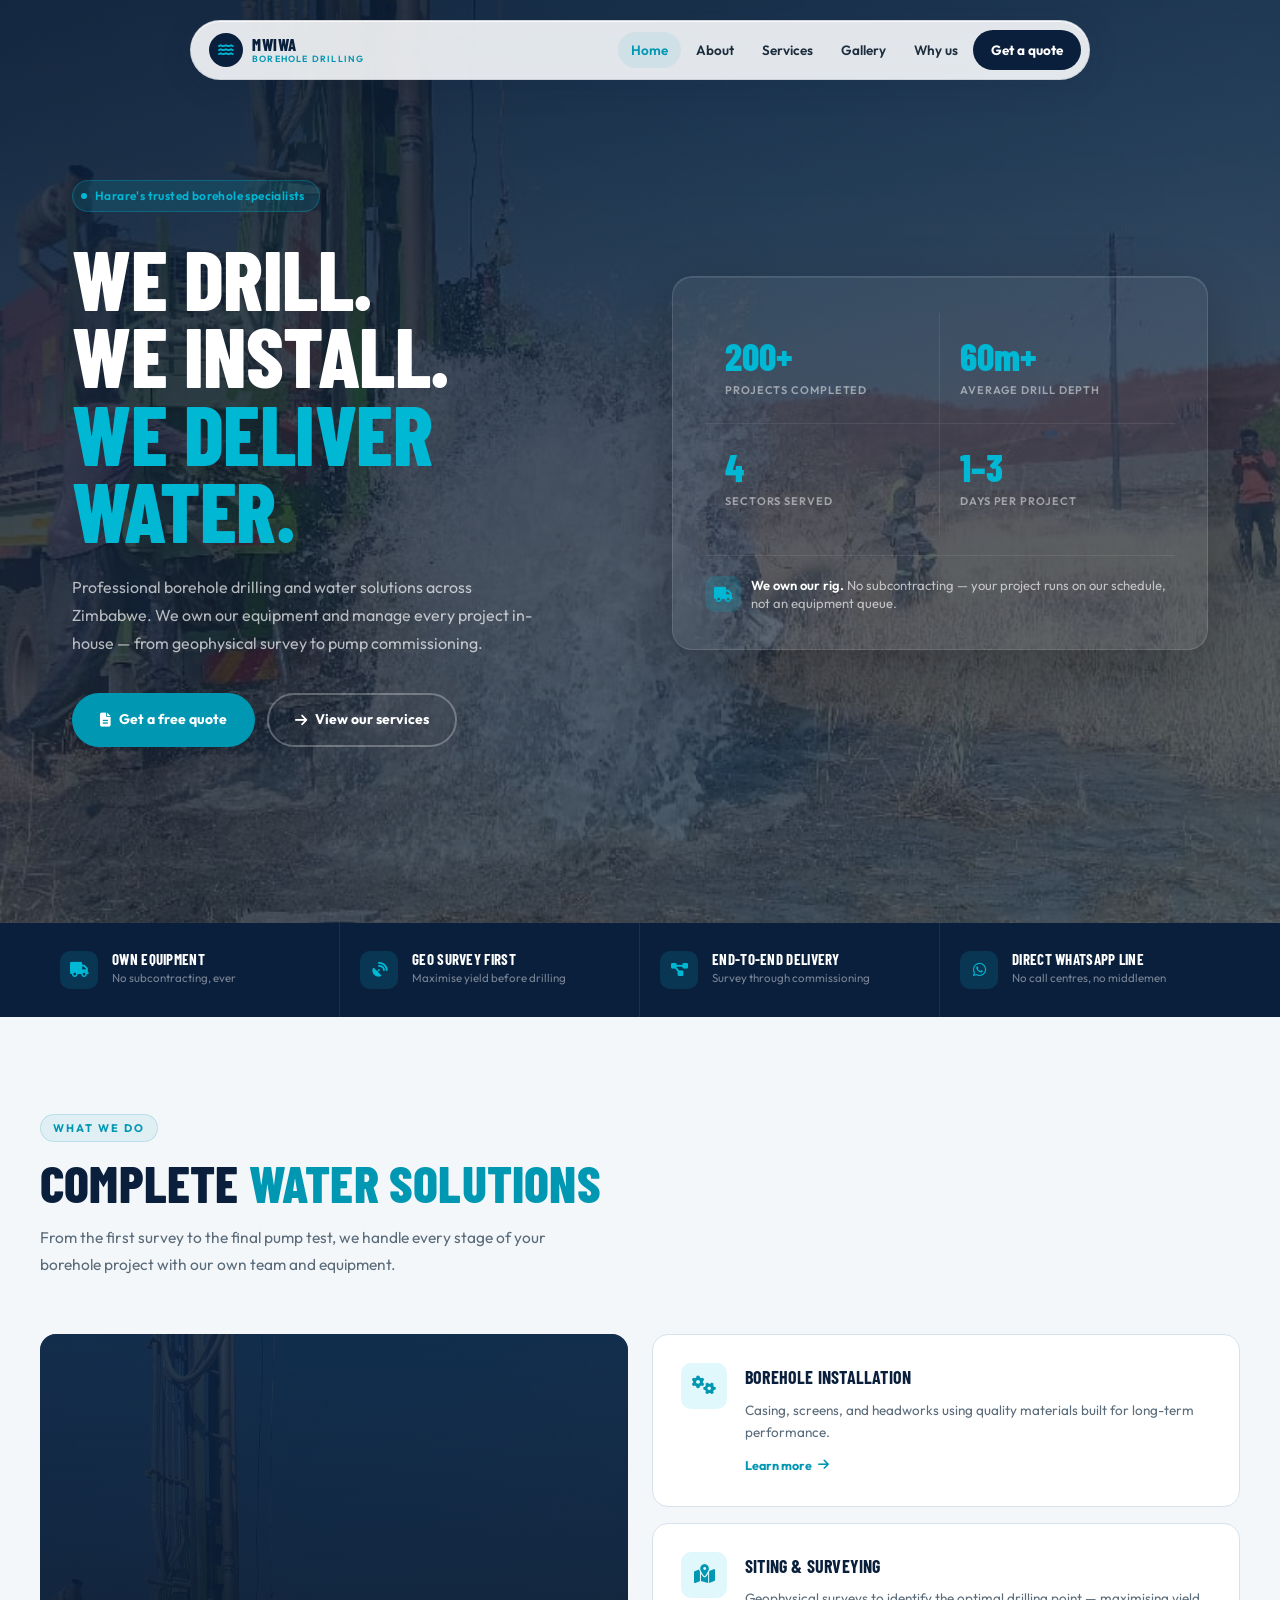
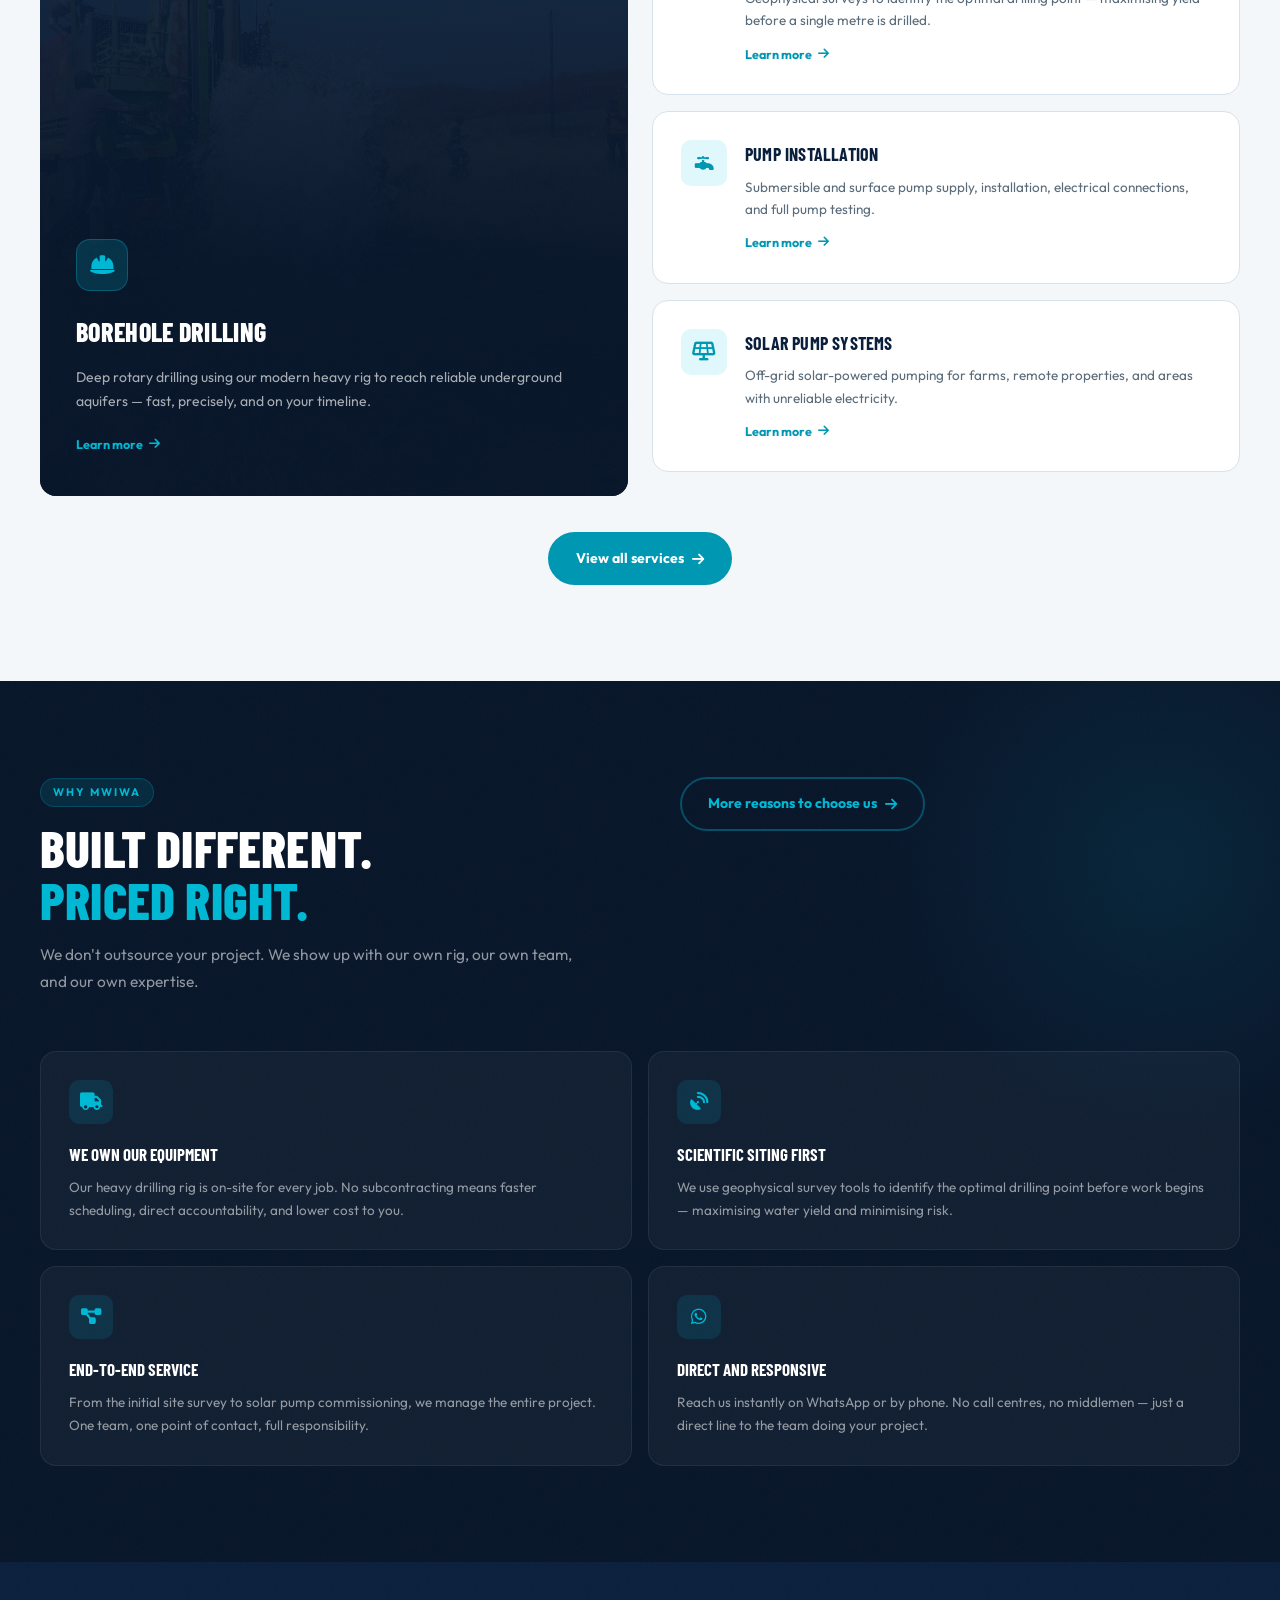
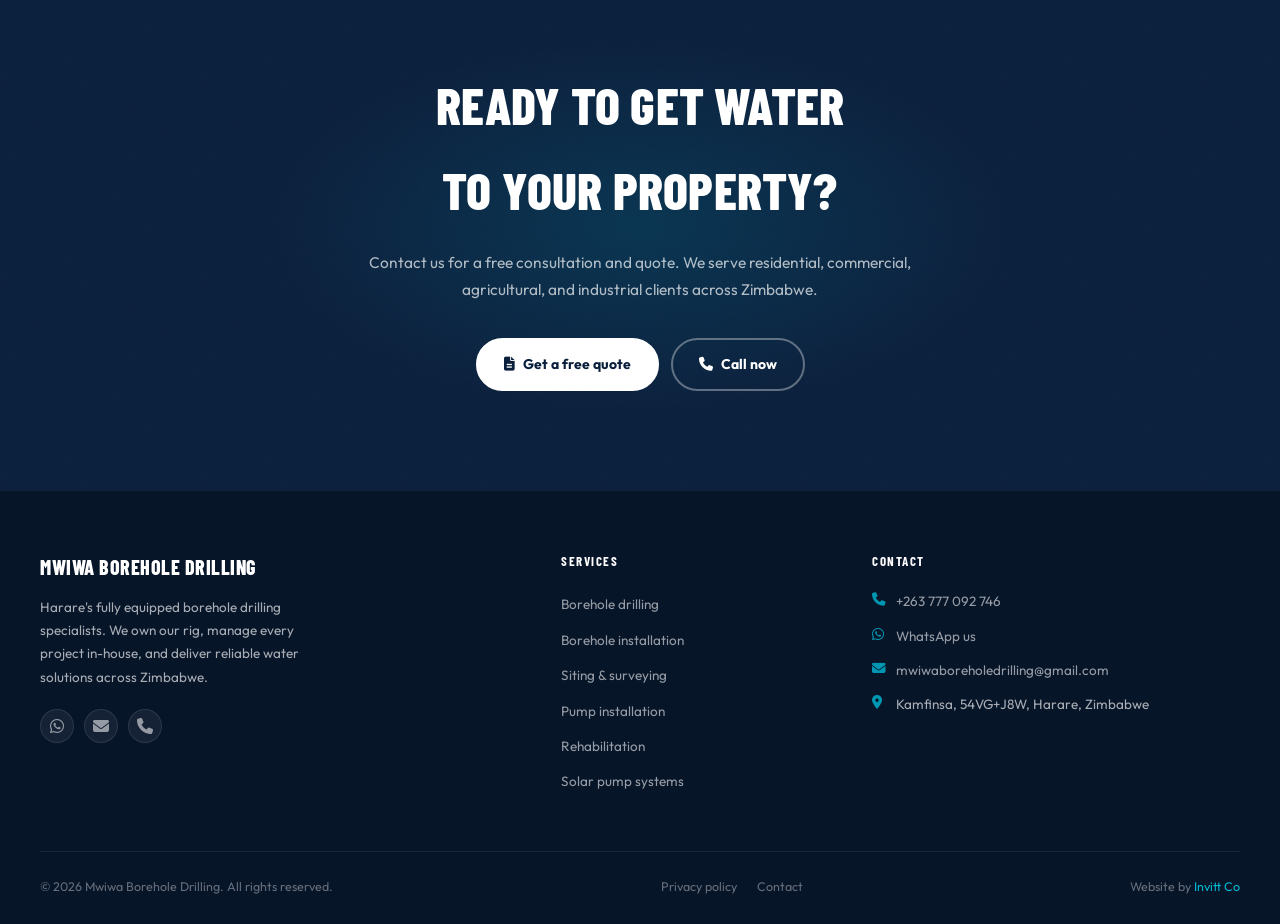
==== commit 88a12682: "Update print statement from 'Hello' to 'Goodbye'" ====
--- a/index.html
+++ b/index.html
@@ -9,6 +9,7 @@
   <meta name="keywords" content="borehole drilling Harare, borehole drilling Zimbabwe, borehole installation Harare, water borehole Zimbabwe, pump installation Harare, solar borehole Zimbabwe, borehole company Harare, water drilling Zimbabwe, borehole rehabilitation Zimbabwe, geophysical survey Zimbabwe, solar pump installation Zimbabwe, water tank installation Harare" />
   <meta name="robots" content="index, follow, max-snippet:-1, max-image-preview:large, max-video-preview:-1" />
   <link rel="canonical" href="https://www.mwiwaboreholedrilling.co.zw/" />
+
   <!-- Open Graph -->
   <meta property="og:type" content="website" />
   <meta property="og:title" content="Mwiwa Borehole Drilling | Professional Borehole Drilling in Harare" />
@@ -20,6 +21,7 @@
   <meta property="og:image:alt" content="Mwiwa Borehole Drilling team operating drilling rig in Harare, Zimbabwe" />
   <meta property="og:site_name" content="Mwiwa Borehole Drilling" />
   <meta property="og:locale" content="en_ZW" />
+
   <!-- Twitter Card -->
   <meta name="twitter:card" content="summary_large_image" />
   <meta name="twitter:url" content="https://www.mwiwaboreholedrilling.co.zw/" />
@@ -27,7 +29,7 @@
   <meta name="twitter:description" content="Harare's fully equipped borehole drilling company. 200+ projects. We own our rig — no subcontracting." />
   <meta name="twitter:image" content="https://www.mwiwaboreholedrilling.co.zw/images/img1.jpeg" />
   <meta name="twitter:image:alt" content="Mwiwa Borehole Drilling team operating drilling rig in Harare, Zimbabwe" />
-  <!-- Google Fonts -->
+
   <!-- Geo / Local SEO -->
   <meta name="geo.region" content="ZW-HA" />
   <meta name="geo.placename" content="Harare, Zimbabwe" />
@@ -40,9 +42,13 @@
   <link rel="dns-prefetch" href="//api.web3forms.com" />
   <link rel="preconnect" href="https://fonts.googleapis.com" />
   <link rel="preconnect" href="https://fonts.gstatic.com" crossorigin />
-  <link href="https://fonts.googleapis.com/css2?family=Barlow+Condensed:wght@400;600;700;800&family=Nunito+Sans:wght@300;400;600;700&display=swap" rel="stylesheet" />
+
+  <!-- Fonts: Barlow Condensed (display) + Outfit (body) -->
+  <link href="https://fonts.googleapis.com/css2?family=Barlow+Condensed:wght@400;600;700;800&family=Outfit:wght@300;400;500;600;700&display=swap" rel="stylesheet" />
+
   <!-- Font Awesome -->
   <link rel="stylesheet" href="https://cdnjs.cloudflare.com/ajax/libs/font-awesome/6.5.0/css/all.min.css" />
+
   <!-- Google Analytics -->
   <script async src="https://www.googletagmanager.com/gtag/js?id=G-7CKL8JZ4ND"></script>
   <script>
@@ -51,6 +57,7 @@
     gtag('js', new Date());
     gtag('config', 'G-7CKL8JZ4ND');
   </script>
+
   <!-- JSON-LD LocalBusiness Schema -->
   <script type="application/ld+json">
   {
@@ -88,411 +95,7 @@
     "aggregateRating": {"@type": "AggregateRating", "ratingValue": "5", "reviewCount": "50"}
   }
   </script>
-  <link rel="icon" type="image/svg+xml" href="favicon.svg" />
-  <link rel="shortcut icon" href="favicon.svg" />
-  <!-- Preload hero LCP image -->
-  <link rel="preload" as="image" href="images/img1.jpeg" />
-  <style>
-    *, *::before, *::after { box-sizing: border-box; margin: 0; padding: 0; }
-
-    :root {
-      --navy: #0A1F3C;
-      --navy-mid: #12305C;
-      --teal: #0097B2;
-      --teal-light: #00B8D4;
-      --teal-pale: #E0F7FB;
-      --white: #FFFFFF;
-      --off-white: #F5F8FB;
-      --light-gray: #EAF0F5;
-      --text: #1E2D3D;
-      --muted: #637080;
-      --border: #D6E2EC;
-      --shadow: 0 4px 24px rgba(10,31,60,0.10);
-      --shadow-lg: 0 8px 40px rgba(10,31,60,0.14);
-      --radius: 8px;
-      --font-head: 'Barlow Condensed', sans-serif;
-      --font-body: 'Nunito Sans', sans-serif;
-      --transition: 0.25s ease;
-      --nav-h: 72px;
-    }
-
-    html { scroll-behavior: smooth; }
-    body { font-family: var(--font-body); color: var(--text); background: var(--white); line-height: 1.65; overflow-x: hidden; }
-
-    /* ===================== NAVBAR ===================== */
-    .navbar {
-      position: fixed; top: 0; left: 0; right: 0; z-index: 1000;
-      height: var(--nav-h); background: var(--white);
-      box-shadow: 0 2px 16px rgba(10,31,60,0.09);
-      display: flex; align-items: center;
-    }
-    .nav-container {
-      max-width: 1200px; width: 100%; margin: 0 auto;
-      padding: 0 24px; display: flex; align-items: center; justify-content: space-between;
-    }
-    .nav-brand {
-      display: flex; align-items: center; gap: 10px; text-decoration: none;
-    }
-    .nav-brand .brand-icon {
-      width: 38px; height: 38px; background: var(--teal);
-      border-radius: 8px; display: flex; align-items: center; justify-content: center;
-    }
-    .nav-brand .brand-icon i { color: white; font-size: 17px; }
-    .nav-brand .brand-text { display: flex; flex-direction: column; line-height: 1.1; }
-    .nav-brand .brand-name {
-      font-family: var(--font-head); font-weight: 800; font-size: 18px;
-      color: var(--navy); letter-spacing: 0.3px; text-transform: uppercase;
-    }
-    .nav-brand .brand-sub {
-      font-size: 10px; color: var(--teal); font-weight: 600;
-      text-transform: uppercase; letter-spacing: 1px;
-    }
-    .nav-links {
-      display: flex; align-items: center; gap: 4px; list-style: none;
-    }
-    .nav-links a {
-      display: block; padding: 8px 14px; text-decoration: none;
-      font-size: 14px; font-weight: 600; color: var(--text);
-      border-radius: 6px; transition: var(--transition); position: relative;
-    }
-    .nav-links a::after {
-      content: ''; position: absolute; bottom: 2px; left: 14px; right: 14px;
-      height: 2px; background: var(--teal); transform: scaleX(0);
-      transition: transform var(--transition); border-radius: 2px;
-    }
-    .nav-links a:hover { color: var(--teal); }
-    .nav-links a:hover::after { transform: scaleX(1); }
-    .nav-links a.active { color: var(--teal); }
-    .nav-links a.active::after { transform: scaleX(1); }
-    .nav-cta {
-      background: var(--teal); color: white !important;
-      border-radius: 6px !important; padding: 9px 18px !important;
-    }
-    .nav-cta::after { display: none !important; }
-    .nav-cta:hover { background: var(--navy) !important; color: white !important; }
-    .hamburger {
-      display: none; flex-direction: column; gap: 5px;
-      cursor: pointer; padding: 8px; background: none; border: none;
-    }
-    .hamburger span {
-      display: block; width: 24px; height: 2px;
-      background: var(--navy); border-radius: 2px; transition: var(--transition);
-    }
-    .mobile-menu {
-      display: none; position: fixed; top: var(--nav-h); left: 0; right: 0;
-      background: white; box-shadow: 0 8px 30px rgba(10,31,60,0.12);
-      padding: 16px 24px 24px; z-index: 999;
-    }
-    .mobile-menu.open { display: block; }
-    .mobile-menu a {
-      display: block; padding: 12px 0; font-size: 16px; font-weight: 600;
-      color: var(--text); text-decoration: none; border-bottom: 1px solid var(--border);
-    }
-    .mobile-menu a:last-child { border-bottom: none; }
-    .mobile-menu a.active, .mobile-menu a:hover { color: var(--teal); }
-
-    /* ===================== HERO ===================== */
-    .hero {
-      min-height: 100vh; display: flex; align-items: center;
-      position: relative; overflow: hidden;
-      background: var(--navy);
-      padding-top: var(--nav-h);
-    }
-    .hero-bg-img {
-      position: absolute; inset: 0; z-index: 0;
-      background-image: url('images/img1.jpeg');
-      background-size: cover;
-      background-position: center;
-      opacity: 0.65;
-    }
-    .hero-pattern {
-      position: absolute; inset: 0; opacity: 0.04; z-index: 1;
-      background-image:
-        repeating-linear-gradient(0deg, transparent, transparent 48px, rgba(255,255,255,0.5) 48px, rgba(255,255,255,0.5) 50px),
-        repeating-linear-gradient(90deg, transparent, transparent 48px, rgba(255,255,255,0.5) 48px, rgba(255,255,255,0.5) 50px);
-    }
-    .hero-gradient {
-      position: absolute; inset: 0; z-index: 1;
-      background: linear-gradient(135deg, rgba(10,31,60,0.45) 0%, rgba(0,60,90,0.25) 100%);
-    }
-    .hero-circle {
-      position: absolute; right: -120px; top: 50%;
-      transform: translateY(-50%);
-      width: 600px; height: 600px; border-radius: 50%;
-      border: 1px solid rgba(0,184,212,0.15);
-      box-shadow: 0 0 0 80px rgba(0,184,212,0.04), 0 0 0 160px rgba(0,184,212,0.025);
-      z-index: 2;
-    }
-    .hero-container {
-      max-width: 1200px; width: 100%; margin: 0 auto;
-      padding: 80px 24px; position: relative; z-index: 1;
-    }
-    .hero-badge {
-      display: inline-flex; align-items: center; gap: 8px;
-      background: rgba(0,151,178,0.18); border: 1px solid rgba(0,151,178,0.3);
-      color: var(--teal-light); border-radius: 100px; padding: 6px 16px;
-      font-size: 13px; font-weight: 600; letter-spacing: 0.5px;
-      margin-bottom: 28px;
-      animation: fadeInUp 0.7s ease both;
-    }
-    .hero-badge i { font-size: 10px; }
-    .hero h1 {
-      font-family: var(--font-head); font-weight: 800;
-      font-size: clamp(42px, 7vw, 88px);
-      color: white; line-height: 0.95; letter-spacing: -0.5px;
-      max-width: 740px; text-transform: uppercase;
-      animation: fadeInUp 0.8s 0.1s ease both;
-    }
-    .hero h1 .accent { color: var(--teal-light); }
-    .hero-sub {
-      margin-top: 24px; font-size: 17px; color: rgba(255,255,255,0.72);
-      max-width: 520px; line-height: 1.7; font-weight: 400;
-      animation: fadeInUp 0.8s 0.2s ease both;
-    }
-    .hero-actions {
-      display: flex; gap: 14px; flex-wrap: wrap; margin-top: 40px;
-      animation: fadeInUp 0.8s 0.3s ease both;
-    }
-    .btn-primary {
-      display: inline-flex; align-items: center; gap: 8px;
-      background: var(--teal); color: white; text-decoration: none;
-      padding: 14px 28px; border-radius: var(--radius);
-      font-weight: 700; font-size: 15px; transition: var(--transition);
-      border: 2px solid transparent;
-    }
-    .btn-primary:hover { background: var(--teal-light); transform: translateY(-2px); box-shadow: 0 8px 24px rgba(0,151,178,0.35); }
-    .btn-secondary {
-      display: inline-flex; align-items: center; gap: 8px;
-      background: transparent; color: white; text-decoration: none;
-      padding: 14px 28px; border-radius: var(--radius);
-      font-weight: 700; font-size: 15px; transition: var(--transition);
-      border: 2px solid rgba(255,255,255,0.3);
-    }
-    .btn-secondary:hover { border-color: white; background: rgba(255,255,255,0.08); }
-    .hero-stats {
-      display: flex; gap: 48px; margin-top: 64px; flex-wrap: wrap;
-      animation: fadeInUp 0.8s 0.4s ease both;
-    }
-    .hero-stat { }
-    .hero-stat .num {
-      font-family: var(--font-head); font-size: 42px; font-weight: 800;
-      color: var(--teal-light); line-height: 1;
-    }
-    .hero-stat .label {
-      font-size: 12px; color: rgba(255,255,255,0.55);
-      text-transform: uppercase; letter-spacing: 1px; margin-top: 4px; font-weight: 600;
-    }
-
-    /* ===================== SECTION STYLES ===================== */
-    section { padding: 88px 24px; }
-    .section-container { max-width: 1200px; margin: 0 auto; }
-    .section-label {
-      display: inline-block; font-size: 11px; font-weight: 700;
-      text-transform: uppercase; letter-spacing: 2px; color: var(--teal);
-      margin-bottom: 12px;
-    }
-    .section-title {
-      font-family: var(--font-head); font-weight: 800;
-      font-size: clamp(30px, 5vw, 48px); text-transform: uppercase;
-      color: var(--navy); line-height: 1.05; letter-spacing: 0.3px;
-    }
-    .section-title span { color: var(--teal); }
-    .section-desc {
-      margin-top: 16px; font-size: 16px; color: var(--muted);
-      max-width: 560px; line-height: 1.7;
-    }
-    .section-header { margin-bottom: 56px; }
-
-    /* ===================== TRUST BAR ===================== */
-    .trust-bar {
-      background: var(--teal); padding: 0 24px;
-    }
-    .trust-bar-inner {
-      max-width: 1200px; margin: 0 auto;
-      display: grid; grid-template-columns: repeat(4, 1fr);
-      gap: 0;
-    }
-    .trust-item {
-      padding: 32px 24px; text-align: center;
-      border-right: 1px solid rgba(255,255,255,0.2);
-    }
-    .trust-item:last-child { border-right: none; }
-    .trust-item .t-num {
-      font-family: var(--font-head); font-size: 44px; font-weight: 800;
-      color: white; line-height: 1;
-    }
-    .trust-item .t-label {
-      font-size: 12px; color: rgba(255,255,255,0.8);
-      text-transform: uppercase; letter-spacing: 1px;
-      margin-top: 6px; font-weight: 600;
-    }
-
-    /* ===================== SERVICES GRID ===================== */
-    .services-section { background: var(--off-white); }
-    .services-grid {
-      display: grid; grid-template-columns: repeat(3, 1fr); gap: 24px;
-    }
-    .service-card {
-      background: white; border-radius: 12px; padding: 32px 28px;
-      border: 1px solid var(--border);
-      transition: var(--transition);
-      position: relative; overflow: hidden;
-    }
-    .service-card::before {
-      content: ''; position: absolute; top: 0; left: 0; right: 0; height: 3px;
-      background: var(--teal); transform: scaleX(0); transform-origin: left;
-      transition: transform 0.3s ease;
-    }
-    .service-card:hover { transform: translateY(-4px); box-shadow: var(--shadow-lg); border-color: transparent; }
-    .service-card:hover::before { transform: scaleX(1); }
-    .service-icon {
-      width: 52px; height: 52px; background: var(--teal-pale);
-      border-radius: 10px; display: flex; align-items: center; justify-content: center;
-      margin-bottom: 20px;
-    }
-    .service-icon i { font-size: 22px; color: var(--teal); }
-    .service-card h3 {
-      font-family: var(--font-head); font-size: 20px; font-weight: 700;
-      color: var(--navy); text-transform: uppercase; letter-spacing: 0.3px;
-      margin-bottom: 10px;
-    }
-    .service-card p { font-size: 14px; color: var(--muted); line-height: 1.65; }
-    .service-link {
-      display: inline-flex; align-items: center; gap: 6px; margin-top: 16px;
-      font-size: 13px; font-weight: 700; color: var(--teal);
-      text-decoration: none; transition: var(--transition);
-    }
-    .service-link:hover { gap: 10px; }
-
-    /* ===================== WHY US STRIP ===================== */
-    .why-section { background: var(--navy); }
-    .why-grid { display: grid; grid-template-columns: repeat(2, 1fr); gap: 32px; }
-    .why-card {
-      display: flex; gap: 20px; align-items: flex-start;
-      padding: 28px; background: rgba(255,255,255,0.04);
-      border: 1px solid rgba(255,255,255,0.08);
-      border-radius: 12px; transition: var(--transition);
-    }
-    .why-card:hover { background: rgba(0,151,178,0.10); border-color: rgba(0,151,178,0.3); }
-    .why-icon {
-      flex-shrink: 0; width: 48px; height: 48px;
-      background: rgba(0,151,178,0.2); border-radius: 10px;
-      display: flex; align-items: center; justify-content: center;
-    }
-    .why-icon i { color: var(--teal-light); font-size: 20px; }
-    .why-card h3 {
-      font-family: var(--font-head); font-size: 18px; font-weight: 700;
-      color: white; text-transform: uppercase; margin-bottom: 8px;
-    }
-    .why-card p { font-size: 14px; color: rgba(255,255,255,0.6); line-height: 1.65; }
-
-    /* ===================== CTA SECTION ===================== */
-    .cta-section {
-      background: linear-gradient(135deg, var(--teal) 0%, var(--navy-mid) 100%);
-      text-align: center;
-    }
-    .cta-section h2 {
-      font-family: var(--font-head); font-size: clamp(28px, 5vw, 48px);
-      font-weight: 800; color: white; text-transform: uppercase; margin-bottom: 16px;
-    }
-    .cta-section p { color: rgba(255,255,255,0.8); font-size: 16px; margin-bottom: 36px; max-width: 480px; margin-left: auto; margin-right: auto; }
-    .cta-actions { display: flex; gap: 14px; justify-content: center; flex-wrap: wrap; }
-    .btn-white {
-      display: inline-flex; align-items: center; gap: 8px;
-      background: white; color: var(--navy); text-decoration: none;
-      padding: 14px 28px; border-radius: var(--radius);
-      font-weight: 700; font-size: 15px; transition: var(--transition);
-      border: 2px solid white;
-    }
-    .btn-white:hover { background: transparent; color: white; }
-    .btn-outline-white {
-      display: inline-flex; align-items: center; gap: 8px;
-      background: transparent; color: white; text-decoration: none;
-      padding: 14px 28px; border-radius: var(--radius);
-      font-weight: 700; font-size: 15px; transition: var(--transition);
-      border: 2px solid rgba(255,255,255,0.5);
-    }
-    .btn-outline-white:hover { border-color: white; background: rgba(255,255,255,0.1); }
-
-    /* ===================== FOOTER ===================== */
-    footer {
-      background: var(--navy); color: rgba(255,255,255,0.7);
-      padding: 56px 24px 24px;
-    }
-    .footer-grid {
-      max-width: 1200px; margin: 0 auto;
-      display: grid; grid-template-columns: 2fr 1fr 1fr 1.5fr; gap: 48px;
-      padding-bottom: 48px; border-bottom: 1px solid rgba(255,255,255,0.1);
-    }
-    .footer-brand .brand-name {
-      font-family: var(--font-head); font-size: 22px; font-weight: 800;
-      color: white; text-transform: uppercase; letter-spacing: 0.5px; margin-bottom: 12px;
-    }
-    .footer-brand p { font-size: 14px; line-height: 1.7; max-width: 280px; }
-    .footer-col h4 {
-      font-family: var(--font-head); font-size: 14px; font-weight: 700;
-      text-transform: uppercase; letter-spacing: 1.5px; color: white; margin-bottom: 18px;
-    }
-    .footer-col ul { list-style: none; }
-    .footer-col ul li { margin-bottom: 10px; }
-    .footer-col ul a {
-      color: rgba(255,255,255,0.65); text-decoration: none; font-size: 14px;
-      transition: var(--transition);
-    }
-    .footer-col ul a:hover { color: var(--teal-light); }
-    .footer-contact-item {
-      display: flex; gap: 10px; align-items: flex-start; margin-bottom: 12px; font-size: 14px;
-    }
-    .footer-contact-item i { color: var(--teal); margin-top: 3px; width: 14px; flex-shrink: 0; }
-    .footer-contact-item a { color: rgba(255,255,255,0.65); text-decoration: none; }
-    .footer-contact-item a:hover { color: var(--teal-light); }
-    .footer-bottom {
-      max-width: 1200px; margin: 24px auto 0;
-      display: flex; justify-content: space-between; align-items: center;
-      font-size: 13px; flex-wrap: wrap; gap: 8px;
-    }
-    .footer-bottom a { color: var(--teal-light); text-decoration: none; }
-
-    /* ===================== REVEAL ANIMATIONS ===================== */
-    .reveal {
-      opacity: 0; transform: translateY(30px);
-      transition: opacity 0.65s ease, transform 0.65s ease;
-    }
-    .reveal.visible { opacity: 1; transform: none; }
-    .reveal-delay-1 { transition-delay: 0.1s; }
-    .reveal-delay-2 { transition-delay: 0.2s; }
-    .reveal-delay-3 { transition-delay: 0.3s; }
-    .reveal-delay-4 { transition-delay: 0.4s; }
-
-    @keyframes fadeInUp {
-      from { opacity: 0; transform: translateY(24px); }
-      to { opacity: 1; transform: none; }
-    }
-
-    /* ===================== RESPONSIVE ===================== */
-    @media (max-width: 1024px) {
-      .services-grid { grid-template-columns: repeat(2, 1fr); }
-      .footer-grid { grid-template-columns: 1fr 1fr; gap: 32px; }
-      .trust-bar-inner { grid-template-columns: repeat(2, 1fr); }
-      .trust-item:nth-child(2) { border-right: none; }
-    }
-    @media (max-width: 768px) {
-      .nav-links { display: none; }
-      .hamburger { display: flex; }
-      .hero h1 { font-size: clamp(36px, 10vw, 60px); }
-      .services-grid { grid-template-columns: 1fr; }
-      .why-grid { grid-template-columns: 1fr; }
-      .trust-bar-inner { grid-template-columns: repeat(2, 1fr); }
-      .footer-grid { grid-template-columns: 1fr; gap: 28px; }
-      .footer-bottom { flex-direction: column; text-align: center; }
-      .hero-stats { gap: 28px; }
-    }
-    @media (max-width: 480px) {
-      .trust-bar-inner { grid-template-columns: 1fr; }
-      .trust-item { border-right: none; border-bottom: 1px solid rgba(255,255,255,0.2); }
-      section { padding: 64px 20px; }
-    }
-  </style>
+
   <script type="application/ld+json">
   {
     "@context": "https://schema.org",
@@ -518,280 +121,1575 @@
     ]
   }
   </script>
+
+  <link rel="icon" type="image/svg+xml" href="favicon.svg" />
+  <link rel="shortcut icon" href="favicon.svg" />
+  <link rel="preload" as="image" href="images/img1.jpeg" />
+
+  <style>
+    /* ===================== RESET & BASE ===================== */
+    *, *::before, *::after { box-sizing: border-box; margin: 0; padding: 0; }
+
+    :root {
+      --navy: #0A1F3C;
+      --navy-mid: #12305C;
+      --navy-deep: #071529;
+      --teal: #0097B2;
+      --teal-light: #00B8D4;
+      --teal-pale: #E0F7FB;
+      --white: #FFFFFF;
+      --off-white: #F4F7FA;
+      --light-gray: #EAF0F5;
+      --text: #1E2D3D;
+      --muted: #5A6B7A;
+      --border: #D6E2EC;
+      /* Tinted shadows — match background hue */
+      --shadow-sm: 0 2px 12px rgba(10,31,60,0.08);
+      --shadow: 0 6px 28px rgba(10,31,60,0.11);
+      --shadow-lg: 0 12px 48px rgba(10,31,60,0.16);
+      --shadow-teal: 0 8px 28px rgba(0,151,178,0.30);
+      --radius-sm: 6px;
+      --radius: 10px;
+      --radius-lg: 16px;
+      --font-head: 'Barlow Condensed', sans-serif;
+      --font-body: 'Outfit', sans-serif;
+      --transition: 0.22s ease;
+    }
+
+    html { scroll-behavior: smooth; }
+
+    body {
+      font-family: var(--font-body);
+      color: var(--text);
+      background: var(--white);
+      line-height: 1.65;
+      overflow-x: hidden;
+    }
+
+    /* Accessibility: skip to content */
+    .skip-link {
+      position: absolute;
+      top: -100px;
+      left: 16px;
+      background: var(--teal);
+      color: white;
+      padding: 8px 16px;
+      border-radius: var(--radius);
+      font-weight: 600;
+      font-size: 14px;
+      z-index: 9999;
+      text-decoration: none;
+      transition: top 0.2s ease;
+    }
+    .skip-link:focus { top: 16px; }
+
+    /* ===================== FLOATING PILL NAV ===================== */
+    .nav-wrapper {
+      position: fixed;
+      top: 20px;
+      left: 50%;
+      transform: translateX(-50%);
+      z-index: 1000;
+      width: calc(100% - 40px);
+      max-width: 900px;
+      transition: top var(--transition);
+    }
+
+    .navbar {
+      background: rgba(255, 255, 255, 0.88);
+      backdrop-filter: blur(20px) saturate(160%);
+      -webkit-backdrop-filter: blur(20px) saturate(160%);
+      border: 1px solid rgba(10, 31, 60, 0.10);
+      border-radius: 100px;
+      box-shadow: 0 4px 32px rgba(10,31,60,0.13), inset 0 1px 0 rgba(255,255,255,0.8);
+      height: 60px;
+      display: flex;
+      align-items: center;
+      padding: 0 8px 0 18px;
+      transition: background var(--transition), box-shadow var(--transition);
+    }
+
+    /* Scrolled state — slightly more opaque */
+    .navbar.scrolled {
+      background: rgba(255, 255, 255, 0.96);
+      box-shadow: 0 6px 40px rgba(10,31,60,0.16), inset 0 1px 0 rgba(255,255,255,1);
+    }
+
+    .nav-container {
+      width: 100%;
+      display: flex;
+      align-items: center;
+      justify-content: space-between;
+      gap: 8px;
+    }
+
+    .nav-brand {
+      display: flex;
+      align-items: center;
+      gap: 9px;
+      text-decoration: none;
+      flex-shrink: 0;
+    }
+
+    .brand-icon {
+      width: 34px;
+      height: 34px;
+      background: var(--navy);
+      border-radius: 50%;
+      display: flex;
+      align-items: center;
+      justify-content: center;
+      flex-shrink: 0;
+    }
+
+    .brand-icon i {
+      color: var(--teal-light);
+      font-size: 14px;
+    }
+
+    .brand-text {
+      display: flex;
+      flex-direction: column;
+      line-height: 1.05;
+    }
+
+    .brand-name {
+      font-family: var(--font-head);
+      font-weight: 800;
+      font-size: 16px;
+      color: var(--navy);
+      letter-spacing: 0.5px;
+      text-transform: uppercase;
+    }
+
+    .brand-sub {
+      font-size: 9px;
+      color: var(--teal);
+      font-weight: 600;
+      text-transform: uppercase;
+      letter-spacing: 1.2px;
+    }
+
+    .nav-links {
+      display: flex;
+      align-items: center;
+      gap: 2px;
+      list-style: none;
+    }
+
+    .nav-links a {
+      display: block;
+      padding: 7px 13px;
+      text-decoration: none;
+      font-size: 13.5px;
+      font-weight: 600;
+      color: var(--text);
+      border-radius: 100px;
+      transition: background var(--transition), color var(--transition);
+    }
+
+    .nav-links a:hover {
+      background: rgba(10,31,60,0.06);
+      color: var(--navy);
+    }
+
+    .nav-links a.active {
+      color: var(--teal);
+      background: rgba(0,151,178,0.08);
+    }
+
+    .nav-cta {
+      background: var(--navy) !important;
+      color: white !important;
+      border-radius: 100px !important;
+      padding: 9px 18px !important;
+      font-size: 13.5px !important;
+      font-weight: 700 !important;
+      transition: background var(--transition), transform var(--transition), box-shadow var(--transition) !important;
+    }
+
+    .nav-cta:hover {
+      background: var(--teal) !important;
+      transform: translateY(-1px);
+      box-shadow: var(--shadow-teal) !important;
+    }
+
+    .nav-cta:active {
+      transform: translateY(0) scale(0.98);
+    }
+
+    /* Hamburger */
+    .hamburger {
+      display: none;
+      flex-direction: column;
+      gap: 4px;
+      cursor: pointer;
+      padding: 10px;
+      background: none;
+      border: none;
+      margin-left: auto;
+    }
+
+    .hamburger span {
+      display: block;
+      width: 22px;
+      height: 2px;
+      background: var(--navy);
+      border-radius: 2px;
+      transition: var(--transition);
+    }
+
+    /* Mobile drawer */
+    .mobile-menu {
+      display: none;
+      position: fixed;
+      top: 90px;
+      left: 20px;
+      right: 20px;
+      background: rgba(255,255,255,0.96);
+      backdrop-filter: blur(20px);
+      -webkit-backdrop-filter: blur(20px);
+      border: 1px solid rgba(10,31,60,0.10);
+      border-radius: 20px;
+      box-shadow: 0 12px 48px rgba(10,31,60,0.18);
+      padding: 12px 8px 16px;
+      z-index: 999;
+    }
+
+    .mobile-menu.open { display: block; }
+
+    .mobile-menu a {
+      display: block;
+      padding: 12px 16px;
+      font-size: 15px;
+      font-weight: 600;
+      color: var(--text);
+      text-decoration: none;
+      border-radius: 12px;
+      transition: background var(--transition), color var(--transition);
+    }
+
+    .mobile-menu a:hover,
+    .mobile-menu a.active { background: rgba(0,151,178,0.08); color: var(--teal); }
+
+    .mobile-menu-cta {
+      display: block;
+      margin: 8px 8px 0;
+      padding: 13px 16px;
+      font-size: 15px;
+      font-weight: 700;
+      color: white;
+      text-decoration: none;
+      background: var(--navy);
+      border-radius: 12px;
+      text-align: center;
+      transition: background var(--transition);
+    }
+
+    .mobile-menu-cta:hover { background: var(--teal); }
+
+    /* ===================== HERO ===================== */
+    .hero {
+      min-height: 100dvh; /* FIX: was 100vh — iOS Safari viewport bug */
+      display: flex;
+      align-items: center;
+      position: relative;
+      overflow: hidden;
+      background: var(--navy-deep);
+      padding-top: 100px;
+    }
+
+    .hero-bg-img {
+      position: absolute;
+      inset: 0;
+      z-index: 0;
+      background-image: url('images/img1.jpeg');
+      background-size: cover;
+      background-position: center;
+      opacity: 0.45;
+    }
+
+    /* Subtle noise texture overlay — breaks digital flatness */
+    .hero-noise {
+      position: absolute;
+      inset: 0;
+      z-index: 1;
+      opacity: 0.035;
+      background-image: url("data:image/svg+xml,%3Csvg viewBox='0 0 256 256' xmlns='http://www.w3.org/2000/svg'%3E%3Cfilter id='noise'%3E%3CfeTurbulence type='fractalNoise' baseFrequency='0.9' numOctaves='4' stitchTiles='stitch'/%3E%3C/filter%3E%3Crect width='100%25' height='100%25' filter='url(%23noise)'/%3E%3C/svg%3E");
+      background-size: 200px;
+    }
+
+    /* Single directional scrim — light from top-left */
+    .hero-scrim {
+      position: absolute;
+      inset: 0;
+      z-index: 2;
+      background:
+        linear-gradient(160deg, rgba(7,21,41,0.72) 0%, rgba(7,21,41,0.38) 55%, rgba(0,60,90,0.20) 100%);
+    }
+
+    .hero-container {
+      max-width: 1200px;
+      width: 100%;
+      margin: 0 auto;
+      padding: 80px 32px 80px;
+      position: relative;
+      z-index: 3;
+      display: grid;
+      grid-template-columns: 1fr 1fr;
+      gap: 64px;
+      align-items: center;
+    }
+
+    .hero-left { }
+
+    .hero-badge {
+      display: inline-flex;
+      align-items: center;
+      gap: 8px;
+      background: rgba(0,184,212,0.14);
+      border: 1px solid rgba(0,184,212,0.28);
+      color: var(--teal-light);
+      border-radius: 100px;
+      padding: 5px 14px 5px 8px;
+      font-size: 12px;
+      font-weight: 600;
+      letter-spacing: 0.4px;
+      margin-bottom: 28px;
+      animation: fadeInUp 0.65s ease both;
+    }
+
+    .hero-badge-dot {
+      width: 6px;
+      height: 6px;
+      background: var(--teal-light);
+      border-radius: 50%;
+      animation: pulse-dot 2s ease infinite;
+    }
+
+    @keyframes pulse-dot {
+      0%, 100% { opacity: 1; transform: scale(1); }
+      50% { opacity: 0.5; transform: scale(0.75); }
+    }
+
+    .hero h1 {
+      font-family: var(--font-head);
+      font-weight: 800;
+      font-size: clamp(48px, 6.5vw, 92px);
+      color: white;
+      line-height: 0.93;
+      letter-spacing: -0.5px;
+      text-transform: uppercase;
+      text-wrap: balance;
+      animation: fadeInUp 0.75s 0.08s ease both;
+    }
+
+    .hero h1 .accent { color: var(--teal-light); }
+
+    .hero-sub {
+      margin-top: 24px;
+      font-size: 16px;
+      color: rgba(255,255,255,0.68);
+      max-width: 480px;
+      line-height: 1.75;
+      font-weight: 400;
+      animation: fadeInUp 0.75s 0.16s ease both;
+    }
+
+    .hero-actions {
+      display: flex;
+      gap: 12px;
+      flex-wrap: wrap;
+      margin-top: 36px;
+      animation: fadeInUp 0.75s 0.24s ease both;
+    }
+
+    /* ===================== BUTTONS ===================== */
+    .btn-primary {
+      display: inline-flex;
+      align-items: center;
+      gap: 8px;
+      background: var(--teal);
+      color: white;
+      text-decoration: none;
+      padding: 13px 26px;
+      border-radius: 100px;
+      font-weight: 700;
+      font-size: 14px;
+      transition: background var(--transition), transform var(--transition), box-shadow var(--transition);
+      border: 2px solid transparent;
+    }
+
+    .btn-primary:hover {
+      background: var(--teal-light);
+      transform: translateY(-2px);
+      box-shadow: var(--shadow-teal);
+    }
+
+    .btn-primary:active { transform: translateY(0) scale(0.98); }
+
+    .btn-secondary {
+      display: inline-flex;
+      align-items: center;
+      gap: 8px;
+      background: transparent;
+      color: white;
+      text-decoration: none;
+      padding: 13px 26px;
+      border-radius: 100px;
+      font-weight: 700;
+      font-size: 14px;
+      transition: background var(--transition), border-color var(--transition), transform var(--transition);
+      border: 2px solid rgba(255,255,255,0.28);
+    }
+
+    .btn-secondary:hover {
+      border-color: rgba(255,255,255,0.7);
+      background: rgba(255,255,255,0.08);
+    }
+
+    .btn-secondary:active { transform: scale(0.98); }
+
+    /* ===================== HERO RIGHT — STATS CARD ===================== */
+    .hero-right {
+      animation: fadeInUp 0.85s 0.18s ease both;
+    }
+
+    .hero-stats-card {
+      background: rgba(255,255,255,0.06);
+      border: 1px solid rgba(255,255,255,0.12);
+      border-radius: 20px;
+      padding: 36px 32px;
+      backdrop-filter: blur(12px);
+      -webkit-backdrop-filter: blur(12px);
+      box-shadow: inset 0 1px 0 rgba(255,255,255,0.10), 0 20px 60px rgba(0,0,0,0.24);
+    }
+
+    .hero-stats-grid {
+      display: grid;
+      grid-template-columns: 1fr 1fr;
+      gap: 0;
+    }
+
+    .hero-stat {
+      padding: 24px 20px;
+      border-bottom: 1px solid rgba(255,255,255,0.08);
+      border-right: 1px solid rgba(255,255,255,0.08);
+    }
+
+    .hero-stat:nth-child(2),
+    .hero-stat:nth-child(4) { border-right: none; }
+
+    .hero-stat:nth-child(3),
+    .hero-stat:nth-child(4) { border-bottom: none; }
+
+    .hero-stat .num {
+      font-family: var(--font-head);
+      font-size: 38px;
+      font-weight: 800;
+      color: var(--teal-light);
+      line-height: 1;
+    }
+
+    .hero-stat .label {
+      font-size: 11px;
+      color: rgba(255,255,255,0.5);
+      text-transform: uppercase;
+      letter-spacing: 0.9px;
+      margin-top: 6px;
+      font-weight: 600;
+    }
+
+    .hero-stats-footer {
+      margin-top: 20px;
+      padding-top: 20px;
+      border-top: 1px solid rgba(255,255,255,0.08);
+      display: flex;
+      align-items: center;
+      gap: 10px;
+    }
+
+    .hero-stats-footer-icon {
+      width: 36px;
+      height: 36px;
+      background: rgba(0,184,212,0.18);
+      border-radius: 10px;
+      display: flex;
+      align-items: center;
+      justify-content: center;
+      flex-shrink: 0;
+    }
+
+    .hero-stats-footer-icon i { color: var(--teal-light); font-size: 15px; }
+
+    .hero-stats-footer-text {
+      font-size: 13px;
+      color: rgba(255,255,255,0.65);
+      line-height: 1.45;
+    }
+
+    .hero-stats-footer-text strong { color: white; font-weight: 600; }
+
+    /* ===================== DIFFERENTIATORS STRIP ===================== */
+    .diff-strip {
+      background: var(--navy);
+      padding: 0 32px;
+    }
+
+    .diff-strip-inner {
+      max-width: 1200px;
+      margin: 0 auto;
+      display: grid;
+      grid-template-columns: repeat(4, 1fr);
+    }
+
+    .diff-item {
+      padding: 28px 20px;
+      border-right: 1px solid rgba(255,255,255,0.08);
+      display: flex;
+      align-items: center;
+      gap: 14px;
+    }
+
+    .diff-item:last-child { border-right: none; }
+
+    .diff-item-icon {
+      width: 38px;
+      height: 38px;
+      background: rgba(0,184,212,0.15);
+      border-radius: 10px;
+      display: flex;
+      align-items: center;
+      justify-content: center;
+      flex-shrink: 0;
+    }
+
+    .diff-item-icon i { color: var(--teal-light); font-size: 15px; }
+
+    .diff-item-text { }
+
+    .diff-item-label {
+      font-family: var(--font-head);
+      font-size: 15px;
+      font-weight: 700;
+      color: white;
+      text-transform: uppercase;
+      letter-spacing: 0.3px;
+      line-height: 1.1;
+    }
+
+    .diff-item-sub {
+      font-size: 11.5px;
+      color: rgba(255,255,255,0.45);
+      margin-top: 2px;
+      font-weight: 400;
+    }
+
+    /* ===================== SECTION GLOBALS ===================== */
+    section { padding: 96px 32px; }
+
+    .section-container { max-width: 1200px; margin: 0 auto; }
+
+    .section-eyebrow {
+      display: inline-block;
+      font-size: 11px;
+      font-weight: 700;
+      text-transform: uppercase;
+      letter-spacing: 2px;
+      color: var(--teal);
+      margin-bottom: 14px;
+      padding: 4px 12px;
+      background: rgba(0,151,178,0.08);
+      border-radius: 100px;
+      border: 1px solid rgba(0,151,178,0.18);
+    }
+
+    .section-title {
+      font-family: var(--font-head);
+      font-weight: 800;
+      font-size: clamp(32px, 4.5vw, 52px);
+      text-transform: uppercase;
+      color: var(--navy);
+      line-height: 1.0;
+      letter-spacing: 0.2px;
+      text-wrap: balance;
+    }
+
+    .section-title span { color: var(--teal); }
+
+    .section-desc {
+      margin-top: 16px;
+      font-size: 15.5px;
+      color: var(--muted);
+      max-width: 540px;
+      line-height: 1.75;
+    }
+
+    .section-header { margin-bottom: 56px; }
+
+    /* ===================== SERVICES — ASYMMETRIC GRID ===================== */
+    .services-section { background: var(--off-white); }
+
+    .services-layout {
+      display: grid;
+      grid-template-columns: 1fr 1fr;
+      grid-template-rows: auto auto;
+      gap: 24px;
+    }
+
+    /* Feature card — spans full height on left */
+    .service-card-feature {
+      grid-row: 1 / 3;
+      background: var(--navy);
+      border-radius: var(--radius-lg);
+      padding: 40px 36px;
+      display: flex;
+      flex-direction: column;
+      justify-content: flex-end;
+      position: relative;
+      overflow: hidden;
+      min-height: 400px;
+      transition: transform var(--transition), box-shadow var(--transition);
+    }
+
+    .service-card-feature:hover {
+      transform: translateY(-3px);
+      box-shadow: var(--shadow-lg);
+    }
+
+    .service-card-feature-bg {
+      position: absolute;
+      inset: 0;
+      background-image: url('images/img1.jpeg');
+      background-size: cover;
+      background-position: center;
+      opacity: 0.22;
+      transition: opacity 0.4s ease;
+    }
+
+    .service-card-feature:hover .service-card-feature-bg { opacity: 0.32; }
+
+    .service-card-feature-scrim {
+      position: absolute;
+      inset: 0;
+      background: linear-gradient(to top, rgba(7,21,41,0.92) 30%, rgba(7,21,41,0.30) 100%);
+    }
+
+    .service-card-feature-content {
+      position: relative;
+      z-index: 1;
+    }
+
+    .service-feature-icon {
+      width: 52px;
+      height: 52px;
+      background: rgba(0,184,212,0.18);
+      border: 1px solid rgba(0,184,212,0.30);
+      border-radius: 14px;
+      display: flex;
+      align-items: center;
+      justify-content: center;
+      margin-bottom: 20px;
+    }
+
+    .service-feature-icon i { color: var(--teal-light); font-size: 22px; }
+
+    .service-card-feature h3 {
+      font-family: var(--font-head);
+      font-size: 26px;
+      font-weight: 800;
+      color: white;
+      text-transform: uppercase;
+      letter-spacing: 0.3px;
+      margin-bottom: 12px;
+    }
+
+    .service-card-feature p {
+      font-size: 14px;
+      color: rgba(255,255,255,0.65);
+      line-height: 1.7;
+    }
+
+    /* Standard service cards — right column */
+    .service-card {
+      background: white;
+      border-radius: var(--radius-lg);
+      padding: 28px;
+      border: 1px solid var(--border);
+      transition: transform var(--transition), box-shadow var(--transition), border-color var(--transition);
+      display: flex;
+      gap: 18px;
+      align-items: flex-start;
+    }
+
+    .service-card:hover {
+      transform: translateY(-3px);
+      box-shadow: var(--shadow);
+      border-color: rgba(0,151,178,0.2);
+    }
+
+    .service-card-icon {
+      width: 46px;
+      height: 46px;
+      background: var(--teal-pale);
+      border-radius: var(--radius);
+      display: flex;
+      align-items: center;
+      justify-content: center;
+      flex-shrink: 0;
+    }
+
+    .service-card-icon i { font-size: 19px; color: var(--teal); }
+
+    .service-card-body h3 {
+      font-family: var(--font-head);
+      font-size: 18px;
+      font-weight: 700;
+      color: var(--navy);
+      text-transform: uppercase;
+      letter-spacing: 0.2px;
+      margin-bottom: 6px;
+    }
+
+    .service-card-body p {
+      font-size: 13.5px;
+      color: var(--muted);
+      line-height: 1.65;
+    }
+
+    .service-link {
+      display: inline-flex;
+      align-items: center;
+      gap: 6px;
+      margin-top: 12px;
+      font-size: 12.5px;
+      font-weight: 700;
+      color: var(--teal);
+      text-decoration: none;
+      transition: gap var(--transition);
+    }
+
+    .service-link:hover { gap: 10px; }
+
+    .services-footer {
+      text-align: center;
+      margin-top: 36px;
+    }
+
+    /* ===================== WHY US ===================== */
+    .why-section {
+      background: var(--navy-deep);
+      position: relative;
+      overflow: hidden;
+    }
+
+    /* Background texture on dark section */
+    .why-section::before {
+      content: '';
+      position: absolute;
+      inset: 0;
+      background-image: url("data:image/svg+xml,%3Csvg viewBox='0 0 256 256' xmlns='http://www.w3.org/2000/svg'%3E%3Cfilter id='noise'%3E%3CfeTurbulence type='fractalNoise' baseFrequency='0.85' numOctaves='4' stitchTiles='stitch'/%3E%3C/filter%3E%3Crect width='100%25' height='100%25' filter='url(%23noise)'/%3E%3C/svg%3E");
+      background-size: 220px;
+      opacity: 0.03;
+      pointer-events: none;
+    }
+
+    /* Ambient glow — single radial, top-right */
+    .why-section::after {
+      content: '';
+      position: absolute;
+      top: -120px;
+      right: -180px;
+      width: 600px;
+      height: 600px;
+      background: radial-gradient(circle, rgba(0,151,178,0.12) 0%, transparent 65%);
+      pointer-events: none;
+    }
+
+    .why-section .section-eyebrow { color: var(--teal-light); background: rgba(0,184,212,0.12); border-color: rgba(0,184,212,0.22); }
+
+    .why-section .section-title { color: white; }
+
+    .why-section .section-title span { color: var(--teal-light); }
+
+    .why-section .section-desc { color: rgba(255,255,255,0.55); }
+
+    .why-header-layout {
+      display: grid;
+      grid-template-columns: 1fr 1fr;
+      gap: 80px;
+      align-items: start;
+      margin-bottom: 56px;
+    }
+
+    .why-grid {
+      display: grid;
+      grid-template-columns: repeat(2, 1fr);
+      gap: 16px;
+      position: relative;
+      z-index: 1;
+    }
+
+    .why-card {
+      padding: 28px;
+      background: rgba(255,255,255,0.04);
+      border: 1px solid rgba(255,255,255,0.07);
+      border-radius: var(--radius-lg);
+      transition: background var(--transition), border-color var(--transition), transform var(--transition);
+    }
+
+    .why-card:hover {
+      background: rgba(0,151,178,0.09);
+      border-color: rgba(0,151,178,0.25);
+      transform: translateY(-2px);
+    }
+
+    .why-icon {
+      width: 44px;
+      height: 44px;
+      background: rgba(0,151,178,0.16);
+      border-radius: var(--radius);
+      display: flex;
+      align-items: center;
+      justify-content: center;
+      margin-bottom: 16px;
+    }
+
+    .why-icon i { color: var(--teal-light); font-size: 18px; }
+
+    .why-card h3 {
+      font-family: var(--font-head);
+      font-size: 17px;
+      font-weight: 700;
+      color: white;
+      text-transform: uppercase;
+      margin-bottom: 8px;
+    }
+
+    .why-card p {
+      font-size: 13.5px;
+      color: rgba(255,255,255,0.55);
+      line-height: 1.68;
+    }
+
+    .why-section-cta {
+      display: flex;
+      justify-content: center;
+      margin-top: 48px;
+      position: relative;
+      z-index: 1;
+    }
+
+    .btn-outline-teal {
+      display: inline-flex;
+      align-items: center;
+      gap: 8px;
+      background: transparent;
+      color: var(--teal-light);
+      text-decoration: none;
+      padding: 13px 26px;
+      border-radius: 100px;
+      font-weight: 700;
+      font-size: 14px;
+      transition: background var(--transition), transform var(--transition);
+      border: 2px solid rgba(0,184,212,0.35);
+    }
+
+    .btn-outline-teal:hover {
+      background: rgba(0,184,212,0.10);
+      border-color: var(--teal-light);
+      transform: translateY(-1px);
+    }
+
+    .btn-outline-teal:active { transform: scale(0.98); }
+
+    /* ===================== CTA SECTION ===================== */
+    .cta-section {
+      position: relative;
+      overflow: hidden;
+      text-align: center;
+      background: var(--navy);
+      padding: 100px 32px;
+    }
+
+    /* Background image at low opacity for depth */
+    .cta-bg {
+      position: absolute;
+      inset: 0;
+      background-image: url('https://picsum.photos/seed/boreholedrilling/1920/600');
+      background-size: cover;
+      background-position: center;
+      opacity: 0.10;
+    }
+
+    /* Noise overlay */
+    .cta-noise {
+      position: absolute;
+      inset: 0;
+      opacity: 0.03;
+      background-image: url("data:image/svg+xml,%3Csvg viewBox='0 0 256 256' xmlns='http://www.w3.org/2000/svg'%3E%3Cfilter id='noise'%3E%3CfeTurbulence type='fractalNoise' baseFrequency='0.9' numOctaves='4' stitchTiles='stitch'/%3E%3C/filter%3E%3Crect width='100%25' height='100%25' filter='url(%23noise)'/%3E%3C/svg%3E");
+      background-size: 200px;
+      pointer-events: none;
+    }
+
+    /* Radial accent glow */
+    .cta-glow {
+      position: absolute;
+      top: 50%;
+      left: 50%;
+      transform: translate(-50%, -50%);
+      width: 800px;
+      height: 400px;
+      background: radial-gradient(ellipse, rgba(0,151,178,0.18) 0%, transparent 65%);
+      pointer-events: none;
+    }
+
+    .cta-inner {
+      position: relative;
+      z-index: 1;
+      max-width: 600px;
+      margin: 0 auto;
+    }
+
+    .cta-section h2 {
+      font-family: var(--font-head);
+      font-size: clamp(30px, 5vw, 52px);
+      font-weight: 800;
+      color: white;
+      text-transform: uppercase;
+      margin-bottom: 16px;
+      letter-spacing: 0.2px;
+      text-wrap: balance;
+    }
+
+    .cta-section p {
+      color: rgba(255,255,255,0.68);
+      font-size: 15.5px;
+      margin-bottom: 36px;
+      line-height: 1.7;
+    }
+
+    .cta-actions {
+      display: flex;
+      gap: 12px;
+      justify-content: center;
+      flex-wrap: wrap;
+    }
+
+    .btn-white {
+      display: inline-flex;
+      align-items: center;
+      gap: 8px;
+      background: white;
+      color: var(--navy);
+      text-decoration: none;
+      padding: 13px 26px;
+      border-radius: 100px;
+      font-weight: 700;
+      font-size: 14px;
+      transition: background var(--transition), color var(--transition), transform var(--transition), box-shadow var(--transition);
+      border: 2px solid white;
+    }
+
+    .btn-white:hover {
+      background: transparent;
+      color: white;
+      transform: translateY(-2px);
+      box-shadow: 0 8px 24px rgba(0,0,0,0.25);
+    }
+
+    .btn-white:active { transform: scale(0.98); }
+
+    .btn-outline-white {
+      display: inline-flex;
+      align-items: center;
+      gap: 8px;
+      background: transparent;
+      color: white;
+      text-decoration: none;
+      padding: 13px 26px;
+      border-radius: 100px;
+      font-weight: 700;
+      font-size: 14px;
+      transition: border-color var(--transition), background var(--transition);
+      border: 2px solid rgba(255,255,255,0.35);
+    }
+
+    .btn-outline-white:hover {
+      border-color: white;
+      background: rgba(255,255,255,0.08);
+    }
+
+    /* ===================== FOOTER ===================== */
+    footer {
+      background: var(--navy-deep);
+      color: rgba(255,255,255,0.65);
+      padding: 60px 32px 28px;
+    }
+
+    .footer-grid {
+      max-width: 1200px;
+      margin: 0 auto;
+      display: grid;
+      /* Simplified: brand + single links col + contact */
+      grid-template-columns: 1.8fr 1fr 1.4fr;
+      gap: 48px;
+      padding-bottom: 48px;
+      border-bottom: 1px solid rgba(255,255,255,0.08);
+    }
+
+    .footer-brand .brand-name-text {
+      font-family: var(--font-head);
+      font-size: 20px;
+      font-weight: 800;
+      color: white;
+      text-transform: uppercase;
+      letter-spacing: 0.5px;
+      margin-bottom: 12px;
+    }
+
+    .footer-brand p {
+      font-size: 13.5px;
+      line-height: 1.72;
+      max-width: 280px;
+      margin-bottom: 20px;
+    }
+
+    .footer-social {
+      display: flex;
+      gap: 10px;
+    }
+
+    .footer-social-link {
+      width: 34px;
+      height: 34px;
+      background: rgba(255,255,255,0.06);
+      border: 1px solid rgba(255,255,255,0.10);
+      border-radius: 50%;
+      display: flex;
+      align-items: center;
+      justify-content: center;
+      color: rgba(255,255,255,0.55);
+      text-decoration: none;
+      transition: background var(--transition), color var(--transition);
+    }
+
+    .footer-social-link:hover {
+      background: rgba(0,184,212,0.18);
+      color: var(--teal-light);
+    }
+
+    .footer-col h4 {
+      font-family: var(--font-head);
+      font-size: 13px;
+      font-weight: 700;
+      text-transform: uppercase;
+      letter-spacing: 1.5px;
+      color: white;
+      margin-bottom: 18px;
+    }
+
+    .footer-col ul { list-style: none; }
+
+    .footer-col ul li { margin-bottom: 9px; }
+
+    .footer-col ul a {
+      color: rgba(255,255,255,0.58);
+      text-decoration: none;
+      font-size: 13.5px;
+      transition: color var(--transition);
+    }
+
+    .footer-col ul a:hover { color: var(--teal-light); }
+
+    .footer-contact-item {
+      display: flex;
+      gap: 10px;
+      align-items: flex-start;
+      margin-bottom: 12px;
+      font-size: 13.5px;
+    }
+
+    .footer-contact-item i {
+      color: var(--teal);
+      margin-top: 3px;
+      width: 14px;
+      flex-shrink: 0;
+    }
+
+    .footer-contact-item a {
+      color: rgba(255,255,255,0.58);
+      text-decoration: none;
+      transition: color var(--transition);
+    }
+
+    .footer-contact-item a:hover { color: var(--teal-light); }
+
+    .footer-bottom {
+      max-width: 1200px;
+      margin: 24px auto 0;
+      display: flex;
+      justify-content: space-between;
+      align-items: center;
+      font-size: 12.5px;
+      flex-wrap: wrap;
+      gap: 8px;
+      color: rgba(255,255,255,0.38);
+    }
+
+    .footer-bottom a {
+      color: var(--teal-light);
+      text-decoration: none;
+    }
+
+    .footer-legal {
+      display: flex;
+      gap: 20px;
+    }
+
+    .footer-legal a {
+      color: rgba(255,255,255,0.38);
+      text-decoration: none;
+      font-size: 12.5px;
+      transition: color var(--transition);
+    }
+
+    .footer-legal a:hover { color: var(--teal-light); }
+
+    /* ===================== REVEAL ANIMATIONS ===================== */
+    .reveal {
+      opacity: 0;
+      transform: translateY(24px);
+      transition: opacity 0.6s ease, transform 0.6s ease;
+    }
+
+    .reveal.visible { opacity: 1; transform: none; }
+    .reveal-delay-1 { transition-delay: 0.08s; }
+    .reveal-delay-2 { transition-delay: 0.16s; }
+    .reveal-delay-3 { transition-delay: 0.24s; }
+    .reveal-delay-4 { transition-delay: 0.32s; }
+
+    @keyframes fadeInUp {
+      from { opacity: 0; transform: translateY(20px); }
+      to { opacity: 1; transform: none; }
+    }
+
+    /* Accessibility: respect motion preference */
+    @media (prefers-reduced-motion: reduce) {
+      .reveal,
+      .reveal.visible {
+        opacity: 1;
+        transform: none;
+        transition: none;
+      }
+      .hero-badge-dot { animation: none; }
+      * { animation-duration: 0.001ms !important; transition-duration: 0.001ms !important; }
+    }
+
+    /* ===================== RESPONSIVE ===================== */
+    @media (max-width: 1024px) {
+      .hero-container { grid-template-columns: 1fr; gap: 40px; }
+      .hero-right { max-width: 480px; }
+      .services-layout { grid-template-columns: 1fr; }
+      .service-card-feature { grid-row: auto; min-height: 280px; }
+      .diff-strip-inner { grid-template-columns: repeat(2, 1fr); }
+      .diff-item:nth-child(2) { border-right: none; }
+      .diff-item:nth-child(3) { border-top: 1px solid rgba(255,255,255,0.08); }
+      .why-header-layout { grid-template-columns: 1fr; gap: 32px; }
+      .footer-grid { grid-template-columns: 1fr 1fr; gap: 36px; }
+    }
+
+    @media (max-width: 768px) {
+      .nav-links { display: none; }
+      .hamburger { display: flex; }
+      section { padding: 72px 20px; }
+      .services-layout { grid-template-columns: 1fr; }
+      .why-grid { grid-template-columns: 1fr; }
+      .diff-strip-inner { grid-template-columns: 1fr; }
+      .diff-item { border-right: none; border-bottom: 1px solid rgba(255,255,255,0.08); }
+      .diff-item:last-child { border-bottom: none; }
+      .footer-grid { grid-template-columns: 1fr; gap: 32px; }
+      .footer-bottom { flex-direction: column; align-items: flex-start; gap: 12px; }
+      .nav-wrapper { top: 12px; width: calc(100% - 24px); }
+      .mobile-menu { top: 84px; left: 12px; right: 12px; }
+    }
+
+    @media (max-width: 480px) {
+      .hero-stats-grid { grid-template-columns: 1fr 1fr; }
+      .hero-actions { flex-direction: column; }
+      .hero-actions a { text-align: center; justify-content: center; }
+      .cta-actions { flex-direction: column; align-items: center; }
+    }
+  </style>
 </head>
 <body>
 
-  <!-- NAVBAR -->
-  <nav class="navbar">
-    <div class="nav-container">
-      <a href="index.html" class="nav-brand">
-        <div class="brand-icon"><i class="fas fa-water"></i></div>
-        <div class="brand-text">
-          <span class="brand-name">Mwiwa</span>
-          <span class="brand-sub">Borehole Drilling</span>
-        </div>
-      </a>
-      <ul class="nav-links">
-        <li><a href="index.html" class="active">Home</a></li>
-        <li><a href="about.html">About</a></li>
-        <li><a href="services.html">Services</a></li>
-        <li><a href="gallery.html">Gallery</a></li>
-        <li><a href="why-us.html">Why Us</a></li>
-        <li><a href="contact.html" class="nav-cta">Get a Quote</a></li>
-      </ul>
-      <button class="hamburger" id="hamburger" aria-label="Open menu">
-        <span></span><span></span><span></span>
-      </button>
-    </div>
-  </nav>
-  <div class="mobile-menu" id="mobileMenu">
-    <a href="index.html" class="active">Home</a>
+  <!-- Accessibility: skip to content -->
+  <a class="skip-link" href="#main-content">Skip to content</a>
+
+  <!-- FLOATING PILL NAV -->
+  <div class="nav-wrapper" role="banner">
+    <nav class="navbar" aria-label="Main navigation">
+      <div class="nav-container">
+        <a href="index.html" class="nav-brand" aria-label="Mwiwa Borehole Drilling — Home">
+          <div class="brand-icon" aria-hidden="true"><i class="fas fa-water"></i></div>
+          <div class="brand-text">
+            <span class="brand-name">Mwiwa</span>
+            <span class="brand-sub">Borehole Drilling</span>
+          </div>
+        </a>
+
+        <ul class="nav-links" role="list">
+          <li><a href="index.html" class="active" aria-current="page">Home</a></li>
+          <li><a href="about.html">About</a></li>
+          <li><a href="services.html">Services</a></li>
+          <li><a href="gallery.html">Gallery</a></li>
+          <li><a href="why-us.html">Why us</a></li>
+          <li><a href="contact.html" class="nav-cta">Get a quote</a></li>
+        </ul>
+
+        <button class="hamburger" id="hamburger" aria-label="Open menu" aria-expanded="false" aria-controls="mobileMenu">
+          <span></span><span></span><span></span>
+        </button>
+      </div>
+    </nav>
+  </div>
+
+  <!-- Mobile drawer -->
+  <div class="mobile-menu" id="mobileMenu" role="dialog" aria-label="Mobile navigation">
+    <a href="index.html" class="active" aria-current="page">Home</a>
     <a href="about.html">About</a>
     <a href="services.html">Services</a>
     <a href="gallery.html">Gallery</a>
-    <a href="why-us.html">Why Us</a>
-    <a href="contact.html">Get a Quote</a>
+    <a href="why-us.html">Why us</a>
+    <a href="contact.html" class="mobile-menu-cta">Get a free quote</a>
   </div>
 
-  <!-- HERO -->
-  <section class="hero">
-    <div class="hero-bg-img"></div>
-    <div class="hero-pattern"></div>
-    <div class="hero-gradient"></div>
-    <div class="hero-circle"></div>
-    <div class="hero-container">
-      <div class="hero-badge">
-        <i class="fas fa-circle-check"></i>
-        Harare's Trusted Borehole Specialists
+  <main id="main-content">
+
+    <!-- HERO — split layout, image left/content right removed in favour of content left + card right -->
+    <section class="hero" aria-labelledby="hero-heading">
+      <div class="hero-bg-img" role="presentation" aria-hidden="true"></div>
+      <div class="hero-noise" aria-hidden="true"></div>
+      <div class="hero-scrim" aria-hidden="true"></div>
+
+      <div class="hero-container">
+        <div class="hero-left">
+          <div class="hero-badge" role="note">
+            <span class="hero-badge-dot" aria-hidden="true"></span>
+            Harare's trusted borehole specialists
+          </div>
+          <h1 id="hero-heading">
+            We Drill.<br>
+            We Install.<br>
+            <span class="accent">We Deliver Water.</span>
+          </h1>
+          <p class="hero-sub">Professional borehole drilling and water solutions across Zimbabwe. We own our equipment and manage every project in-house — from geophysical survey to pump commissioning.</p>
+          <div class="hero-actions">
+            <a href="contact.html" class="btn-primary"><i class="fas fa-file-alt" aria-hidden="true"></i> Get a free quote</a>
+            <a href="services.html" class="btn-secondary"><i class="fas fa-arrow-right" aria-hidden="true"></i> View our services</a>
+          </div>
+        </div>
+
+        <div class="hero-right">
+          <div class="hero-stats-card">
+            <div class="hero-stats-grid">
+              <div class="hero-stat">
+                <div class="num">200+</div>
+                <div class="label">Projects completed</div>
+              </div>
+              <div class="hero-stat">
+                <div class="num">60m+</div>
+                <div class="label">Average drill depth</div>
+              </div>
+              <div class="hero-stat">
+                <div class="num">4</div>
+                <div class="label">Sectors served</div>
+              </div>
+              <div class="hero-stat">
+                <div class="num">1–3</div>
+                <div class="label">Days per project</div>
+              </div>
+            </div>
+            <div class="hero-stats-footer">
+              <div class="hero-stats-footer-icon" aria-hidden="true">
+                <i class="fas fa-truck"></i>
+              </div>
+              <div class="hero-stats-footer-text">
+                <strong>We own our rig.</strong> No subcontracting — your project runs on our schedule, not an equipment queue.
+              </div>
+            </div>
+          </div>
+        </div>
       </div>
-      <h1>We Drill.<br>We Install.<br><span class="accent">We Deliver Water.</span></h1>
-      <p class="hero-sub">Professional borehole drilling and water solutions across Zimbabwe. We own our equipment and manage every project in-house — from geophysical survey to pump commissioning.</p>
-      <div class="hero-actions">
-        <a href="contact.html" class="btn-primary"><i class="fas fa-file-alt"></i> Get a Free Quote</a>
-        <a href="services.html" class="btn-secondary"><i class="fas fa-arrow-right"></i> View Our Services</a>
-      </div>
-      <div class="hero-stats">
-        <div class="hero-stat">
-          <div class="num">200+</div>
-          <div class="label">Projects Completed</div>
+    </section>
+
+    <!-- DIFFERENTIATORS STRIP — replaces duplicated trust bar -->
+    <div class="diff-strip" aria-label="Key differentiators">
+      <div class="diff-strip-inner">
+        <div class="diff-item">
+          <div class="diff-item-icon" aria-hidden="true"><i class="fas fa-truck"></i></div>
+          <div class="diff-item-text">
+            <div class="diff-item-label">Own equipment</div>
+            <div class="diff-item-sub">No subcontracting, ever</div>
+          </div>
         </div>
-        <div class="hero-stat">
-          <div class="num">4</div>
-          <div class="label">Sectors Served</div>
+        <div class="diff-item">
+          <div class="diff-item-icon" aria-hidden="true"><i class="fas fa-satellite-dish"></i></div>
+          <div class="diff-item-text">
+            <div class="diff-item-label">Geo survey first</div>
+            <div class="diff-item-sub">Maximise yield before drilling</div>
+          </div>
         </div>
-        <div class="hero-stat">
-          <div class="num">7</div>
-          <div class="label">Core Services</div>
+        <div class="diff-item">
+          <div class="diff-item-icon" aria-hidden="true"><i class="fas fa-project-diagram"></i></div>
+          <div class="diff-item-text">
+            <div class="diff-item-label">End-to-end delivery</div>
+            <div class="diff-item-sub">Survey through commissioning</div>
+          </div>
         </div>
-        <div class="hero-stat">
-          <div class="num">1</div>
-          <div class="label">Call to Start</div>
+        <div class="diff-item">
+          <div class="diff-item-icon" aria-hidden="true"><i class="fab fa-whatsapp"></i></div>
+          <div class="diff-item-text">
+            <div class="diff-item-label">Direct WhatsApp line</div>
+            <div class="diff-item-sub">No call centres, no middlemen</div>
+          </div>
         </div>
       </div>
     </div>
-  </section>
-
-  <!-- TRUST BAR -->
-  <div class="trust-bar">
-    <div class="trust-bar-inner">
-      <div class="trust-item">
-        <div class="t-num">200+</div>
-        <div class="t-label">Projects Completed</div>
-      </div>
-      <div class="trust-item">
-        <div class="t-num">Own Rig</div>
-        <div class="t-label">No Subcontracting</div>
-      </div>
-      <div class="trust-item">
-        <div class="t-num">End-to-End</div>
-        <div class="t-label">Full Project Management</div>
-      </div>
-      <div class="trust-item">
-        <div class="t-num">Harare</div>
-        <div class="t-label">Based in Zimbabwe</div>
-      </div>
-    </div>
-  </div>
-
-  <!-- SERVICES TEASER -->
-  <section class="services-section">
-    <div class="section-container">
-      <div class="section-header reveal">
-        <span class="section-label">What We Do</span>
-        <h2 class="section-title">Complete <span>Water Solutions</span></h2>
-        <p class="section-desc">From the first survey to the final pump test, we handle every stage of your borehole project with our own team and equipment.</p>
-      </div>
-      <div class="services-grid">
-        <div class="service-card reveal reveal-delay-1">
-          <div class="service-icon"><i class="fas fa-hard-hat"></i></div>
-          <h3>Borehole Drilling</h3>
-          <p>Deep rotary drilling using our modern heavy rig to reach reliable underground aquifers, fast and precisely.</p>
-          <a href="services.html" class="service-link">Learn more <i class="fas fa-arrow-right"></i></a>
+
+    <!-- SERVICES — asymmetric grid, not 3-equal-card -->
+    <section class="services-section" aria-labelledby="services-heading">
+      <div class="section-container">
+        <div class="section-header reveal">
+          <span class="section-eyebrow">What we do</span>
+          <h2 class="section-title" id="services-heading">Complete <span>water solutions</span></h2>
+          <p class="section-desc">From the first survey to the final pump test, we handle every stage of your borehole project with our own team and equipment.</p>
         </div>
-        <div class="service-card reveal reveal-delay-2">
-          <div class="service-icon"><i class="fas fa-cogs"></i></div>
-          <h3>Borehole Installation</h3>
-          <p>Full installation of casing, screens, and headworks using quality materials built for long-term performance.</p>
-          <a href="services.html" class="service-link">Learn more <i class="fas fa-arrow-right"></i></a>
+
+        <div class="services-layout">
+          <!-- Feature card — full left column -->
+          <div class="service-card-feature reveal reveal-delay-1">
+            <div class="service-card-feature-bg" role="presentation" aria-hidden="true"></div>
+            <div class="service-card-feature-scrim" aria-hidden="true"></div>
+            <div class="service-card-feature-content">
+              <div class="service-feature-icon" aria-hidden="true">
+                <i class="fas fa-hard-hat"></i>
+              </div>
+              <h3>Borehole drilling</h3>
+              <p>Deep rotary drilling using our modern heavy rig to reach reliable underground aquifers — fast, precisely, and on your timeline.</p>
+              <a href="services.html" class="service-link" style="color: var(--teal-light); margin-top: 20px;">
+                Learn more <i class="fas fa-arrow-right" aria-hidden="true"></i>
+              </a>
+            </div>
+          </div>
+
+          <!-- Right column: 4 smaller cards -->
+          <div style="display: flex; flex-direction: column; gap: 16px;">
+            <div class="service-card reveal reveal-delay-2">
+              <div class="service-card-icon" aria-hidden="true"><i class="fas fa-cogs"></i></div>
+              <div class="service-card-body">
+                <h3>Borehole installation</h3>
+                <p>Casing, screens, and headworks using quality materials built for long-term performance.</p>
+                <a href="services.html" class="service-link">Learn more <i class="fas fa-arrow-right" aria-hidden="true"></i></a>
+              </div>
+            </div>
+            <div class="service-card reveal reveal-delay-2">
+              <div class="service-card-icon" aria-hidden="true"><i class="fas fa-map-marked-alt"></i></div>
+              <div class="service-card-body">
+                <h3>Siting & surveying</h3>
+                <p>Geophysical surveys to identify the optimal drilling point — maximising yield before a single metre is drilled.</p>
+                <a href="services.html" class="service-link">Learn more <i class="fas fa-arrow-right" aria-hidden="true"></i></a>
+              </div>
+            </div>
+            <div class="service-card reveal reveal-delay-3">
+              <div class="service-card-icon" aria-hidden="true"><i class="fas fa-faucet"></i></div>
+              <div class="service-card-body">
+                <h3>Pump installation</h3>
+                <p>Submersible and surface pump supply, installation, electrical connections, and full pump testing.</p>
+                <a href="services.html" class="service-link">Learn more <i class="fas fa-arrow-right" aria-hidden="true"></i></a>
+              </div>
+            </div>
+            <div class="service-card reveal reveal-delay-3">
+              <div class="service-card-icon" aria-hidden="true"><i class="fas fa-solar-panel"></i></div>
+              <div class="service-card-body">
+                <h3>Solar pump systems</h3>
+                <p>Off-grid solar-powered pumping for farms, remote properties, and areas with unreliable electricity.</p>
+                <a href="services.html" class="service-link">Learn more <i class="fas fa-arrow-right" aria-hidden="true"></i></a>
+              </div>
+            </div>
+          </div>
         </div>
-        <div class="service-card reveal reveal-delay-3">
-          <div class="service-icon"><i class="fas fa-map-marked-alt"></i></div>
-          <h3>Siting & Surveying</h3>
-          <p>Geophysical surveys to identify the optimal drilling point — maximising yield before a single metre is drilled.</p>
-          <a href="services.html" class="service-link">Learn more <i class="fas fa-arrow-right"></i></a>
-        </div>
-        <div class="service-card reveal reveal-delay-1">
-          <div class="service-icon"><i class="fas fa-faucet"></i></div>
-          <h3>Pump Installation</h3>
-          <p>Submersible and surface pump supply, installation, electrical connections, and full pump testing.</p>
-          <a href="services.html" class="service-link">Learn more <i class="fas fa-arrow-right"></i></a>
-        </div>
-        <div class="service-card reveal reveal-delay-2">
-          <div class="service-icon"><i class="fas fa-tools"></i></div>
-          <h3>Borehole Rehabilitation</h3>
-          <p>Restoration of non-functioning boreholes through jetting, airlifting, and pump replacement.</p>
-          <a href="services.html" class="service-link">Learn more <i class="fas fa-arrow-right"></i></a>
-        </div>
-        <div class="service-card reveal reveal-delay-3">
-          <div class="service-icon"><i class="fas fa-solar-panel"></i></div>
-          <h3>Solar Pump Systems</h3>
-          <p>Off-grid solar-powered pumping for farms, remote properties, and areas with unreliable electricity.</p>
-          <a href="services.html" class="service-link">Learn more <i class="fas fa-arrow-right"></i></a>
+
+        <div class="services-footer reveal">
+          <a href="services.html" class="btn-primary">View all services <i class="fas fa-arrow-right" aria-hidden="true"></i></a>
         </div>
       </div>
-      <div style="text-align:center; margin-top: 40px;" class="reveal">
-        <a href="services.html" class="btn-primary">View All Services <i class="fas fa-arrow-right"></i></a>
-      </div>
-    </div>
-  </section>
-
-  <!-- WHY US -->
-  <section class="why-section">
-    <div class="section-container">
-      <div class="section-header reveal">
-        <span class="section-label" style="color:var(--teal-light)">Why Mwiwa</span>
-        <h2 class="section-title" style="color:white">Built Different.<br><span>Priced Right.</span></h2>
-        <p class="section-desc" style="color:rgba(255,255,255,0.6)">We don't outsource your project. We show up with our own rig, our own team, and our own expertise.</p>
-      </div>
-      <div class="why-grid">
-        <div class="why-card reveal reveal-delay-1">
-          <div class="why-icon"><i class="fas fa-truck"></i></div>
-          <div>
-            <h3>We Own Our Equipment</h3>
+    </section>
+
+    <!-- WHY US -->
+    <section class="why-section" aria-labelledby="why-heading">
+      <div class="section-container" style="position: relative; z-index: 1;">
+        <div class="why-header-layout">
+          <div class="section-header reveal" style="margin-bottom: 0;">
+            <span class="section-eyebrow">Why Mwiwa</span>
+            <h2 class="section-title" id="why-heading">Built different.<br><span>Priced right.</span></h2>
+            <p class="section-desc">We don't outsource your project. We show up with our own rig, our own team, and our own expertise.</p>
+          </div>
+          <div class="reveal" style="display: flex; flex-direction: column; justify-content: flex-end; padding-bottom: 4px;">
+            <a href="why-us.html" class="btn-outline-teal" style="align-self: flex-start;">
+              More reasons to choose us <i class="fas fa-arrow-right" aria-hidden="true"></i>
+            </a>
+          </div>
+        </div>
+
+        <div class="why-grid">
+          <div class="why-card reveal reveal-delay-1">
+            <div class="why-icon" aria-hidden="true"><i class="fas fa-truck"></i></div>
+            <h3>We own our equipment</h3>
             <p>Our heavy drilling rig is on-site for every job. No subcontracting means faster scheduling, direct accountability, and lower cost to you.</p>
           </div>
-        </div>
-        <div class="why-card reveal reveal-delay-2">
-          <div class="why-icon"><i class="fas fa-satellite-dish"></i></div>
-          <div>
-            <h3>Scientific Siting First</h3>
+          <div class="why-card reveal reveal-delay-2">
+            <div class="why-icon" aria-hidden="true"><i class="fas fa-satellite-dish"></i></div>
+            <h3>Scientific siting first</h3>
             <p>We use geophysical survey tools to identify the optimal drilling point before work begins — maximising water yield and minimising risk.</p>
           </div>
-        </div>
-        <div class="why-card reveal reveal-delay-3">
-          <div class="why-icon"><i class="fas fa-project-diagram"></i></div>
-          <div>
-            <h3>End-to-End Service</h3>
+          <div class="why-card reveal reveal-delay-3">
+            <div class="why-icon" aria-hidden="true"><i class="fas fa-project-diagram"></i></div>
+            <h3>End-to-end service</h3>
             <p>From the initial site survey to solar pump commissioning, we manage the entire project. One team, one point of contact, full responsibility.</p>
           </div>
-        </div>
-        <div class="why-card reveal reveal-delay-4">
-          <div class="why-icon"><i class="fab fa-whatsapp"></i></div>
-          <div>
-            <h3>Direct & Responsive</h3>
+          <div class="why-card reveal reveal-delay-4">
+            <div class="why-icon" aria-hidden="true"><i class="fab fa-whatsapp"></i></div>
+            <h3>Direct and responsive</h3>
             <p>Reach us instantly on WhatsApp or by phone. No call centres, no middlemen — just a direct line to the team doing your project.</p>
           </div>
         </div>
       </div>
-      <div style="text-align:center; margin-top: 48px;" class="reveal">
-        <a href="why-us.html" class="btn-secondary" style="border-color:rgba(0,184,212,0.5); color:var(--teal-light)">More Reasons to Choose Us <i class="fas fa-arrow-right"></i></a>
+    </section>
+
+    <!-- CTA — with background texture and ambient glow -->
+    <section class="cta-section" aria-labelledby="cta-heading">
+      <div class="cta-bg" role="presentation" aria-hidden="true"></div>
+      <div class="cta-noise" aria-hidden="true"></div>
+      <div class="cta-glow" aria-hidden="true"></div>
+      <div class="cta-inner reveal">
+        <h2 id="cta-heading">Ready to get water to your property?</h2>
+        <p>Contact us for a free consultation and quote. We serve residential, commercial, agricultural, and industrial clients across Zimbabwe.</p>
+        <div class="cta-actions">
+          <a href="contact.html" class="btn-white"><i class="fas fa-file-alt" aria-hidden="true"></i> Get a free quote</a>
+          <a href="tel:+263777092746" class="btn-outline-white"><i class="fas fa-phone" aria-hidden="true"></i> Call now</a>
+        </div>
       </div>
-    </div>
-  </section>
-
-  <!-- CTA -->
-  <section class="cta-section">
-    <div class="section-container reveal">
-      <h2>Ready to Get Water to Your Property?</h2>
-      <p>Contact us today for a free consultation and quote. We serve residential, commercial, agricultural, and industrial clients across Zimbabwe.</p>
-      <div class="cta-actions">
-        <a href="contact.html" class="btn-white"><i class="fas fa-file-alt"></i> Get a Free Quote</a>
-        <a href="tel:+263777092746" class="btn-outline-white"><i class="fas fa-phone"></i> Call Now</a>
-      </div>
-    </div>
-  </section>
-
-  <!-- FOOTER -->
+    </section>
+
+  </main>
+
+  <!-- FOOTER — simplified, no duplicate nav column -->
   <footer>
     <div class="footer-grid">
       <div class="footer-brand">
-        <div class="brand-name">Mwiwa Borehole Drilling</div>
+        <div class="brand-name-text">Mwiwa Borehole Drilling</div>
         <p>Harare's fully equipped borehole drilling specialists. We own our rig, manage every project in-house, and deliver reliable water solutions across Zimbabwe.</p>
+        <div class="footer-social">
+          <a href="https://wa.me/263777092746" class="footer-social-link" target="_blank" rel="noopener" aria-label="WhatsApp">
+            <i class="fab fa-whatsapp" aria-hidden="true"></i>
+          </a>
+          <a href="mailto:mwiwaboreholedrilling@gmail.com" class="footer-social-link" aria-label="Email">
+            <i class="fas fa-envelope" aria-hidden="true"></i>
+          </a>
+          <a href="tel:+263777092746" class="footer-social-link" aria-label="Phone">
+            <i class="fas fa-phone" aria-hidden="true"></i>
+          </a>
+        </div>
       </div>
-      <div class="footer-col">
-        <h4>Navigation</h4>
-        <ul>
-          <li><a href="index.html">Home</a></li>
-          <li><a href="about.html">About Us</a></li>
-          <li><a href="services.html">Services</a></li>
-          <li><a href="gallery.html">Gallery</a></li>
-          <li><a href="why-us.html">Why Choose Us</a></li>
-          <li><a href="contact.html">Contact</a></li>
-        </ul>
-      </div>
+
       <div class="footer-col">
         <h4>Services</h4>
         <ul>
-          <li><a href="services.html">Borehole Drilling</a></li>
-          <li><a href="services.html">Borehole Installation</a></li>
-          <li><a href="services.html">Siting & Surveying</a></li>
-          <li><a href="services.html">Pump Installation</a></li>
+          <li><a href="services.html">Borehole drilling</a></li>
+          <li><a href="services.html">Borehole installation</a></li>
+          <li><a href="services.html">Siting & surveying</a></li>
+          <li><a href="services.html">Pump installation</a></li>
           <li><a href="services.html">Rehabilitation</a></li>
-          <li><a href="services.html">Solar Pump Systems</a></li>
+          <li><a href="services.html">Solar pump systems</a></li>
         </ul>
       </div>
+
       <div class="footer-col">
         <h4>Contact</h4>
         <div class="footer-contact-item">
-          <i class="fas fa-phone"></i>
+          <i class="fas fa-phone" aria-hidden="true"></i>
           <a href="tel:+263777092746">+263 777 092 746</a>
         </div>
         <div class="footer-contact-item">
-          <i class="fab fa-whatsapp"></i>
-          <a href="https://wa.me/263777092746" target="_blank">WhatsApp Us</a>
+          <i class="fab fa-whatsapp" aria-hidden="true"></i>
+          <a href="https://wa.me/263777092746" target="_blank" rel="noopener">WhatsApp us</a>
         </div>
         <div class="footer-contact-item">
-          <i class="fas fa-envelope"></i>
+          <i class="fas fa-envelope" aria-hidden="true"></i>
           <a href="mailto:mwiwaboreholedrilling@gmail.com">mwiwaboreholedrilling@gmail.com</a>
         </div>
         <div class="footer-contact-item">
-          <i class="fas fa-map-marker-alt"></i>
+          <i class="fas fa-map-marker-alt" aria-hidden="true"></i>
           <span>Kamfinsa, 54VG+J8W, Harare, Zimbabwe</span>
         </div>
       </div>
     </div>
+
     <div class="footer-bottom">
       <span>&copy; 2026 Mwiwa Borehole Drilling. All rights reserved.</span>
-      <span>Website by <a href="https://invitt.co.zw" target="_blank">Invitt Co</a></span>
+      <div class="footer-legal">
+        <a href="privacy.html">Privacy policy</a>
+        <a href="contact.html">Contact</a>
+      </div>
+      <span>Website by <a href="https://invitt.co.zw" target="_blank" rel="noopener">Invitt Co</a></span>
     </div>
   </footer>
 
   <script>
-    // Mobile menu
+    /* ---- Mobile menu ---- */
     const hamburger = document.getElementById('hamburger');
     const mobileMenu = document.getElementById('mobileMenu');
+
     hamburger.addEventListener('click', () => {
-      mobileMenu.classList.toggle('open');
+      const isOpen = mobileMenu.classList.toggle('open');
+      hamburger.setAttribute('aria-expanded', isOpen);
     });
 
-    // Scroll reveal
-    const reveals = document.querySelectorAll('.reveal');
-    const observer = new IntersectionObserver((entries) => {
-      entries.forEach(e => {
-        if (e.isIntersecting) { e.target.classList.add('visible'); observer.unobserve(e.target); }
-      });
-    }, { threshold: 0.12 });
-    reveals.forEach(el => observer.observe(el));
+    /* Close mobile menu on outside click */
+    document.addEventListener('click', (e) => {
+      if (!mobileMenu.contains(e.target) && !hamburger.contains(e.target)) {
+        mobileMenu.classList.remove('open');
+        hamburger.setAttribute('aria-expanded', 'false');
+      }
+    });
+
+    /* ---- Scrolled navbar state ---- */
+    const navbar = document.querySelector('.navbar');
+    const onScroll = () => {
+      navbar.classList.toggle('scrolled', window.scrollY > 40);
+    };
+    window.addEventListener('scroll', onScroll, { passive: true });
+
+    /* ---- Scroll reveal ---- */
+    const prefersReduced = window.matchMedia('(prefers-reduced-motion: reduce)').matches;
+    if (!prefersReduced) {
+      const reveals = document.querySelectorAll('.reveal');
+      const observer = new IntersectionObserver((entries) => {
+        entries.forEach(e => {
+          if (e.isIntersecting) {
+            e.target.classList.add('visible');
+            observer.unobserve(e.target);
+          }
+        });
+      }, { threshold: 0.10 });
+      reveals.forEach(el => observer.observe(el));
+    } else {
+      /* Reduced motion: show all immediately */
+      document.querySelectorAll('.reveal').forEach(el => el.classList.add('visible'));
+    }
   </script>
+
 </body>
 </html>
